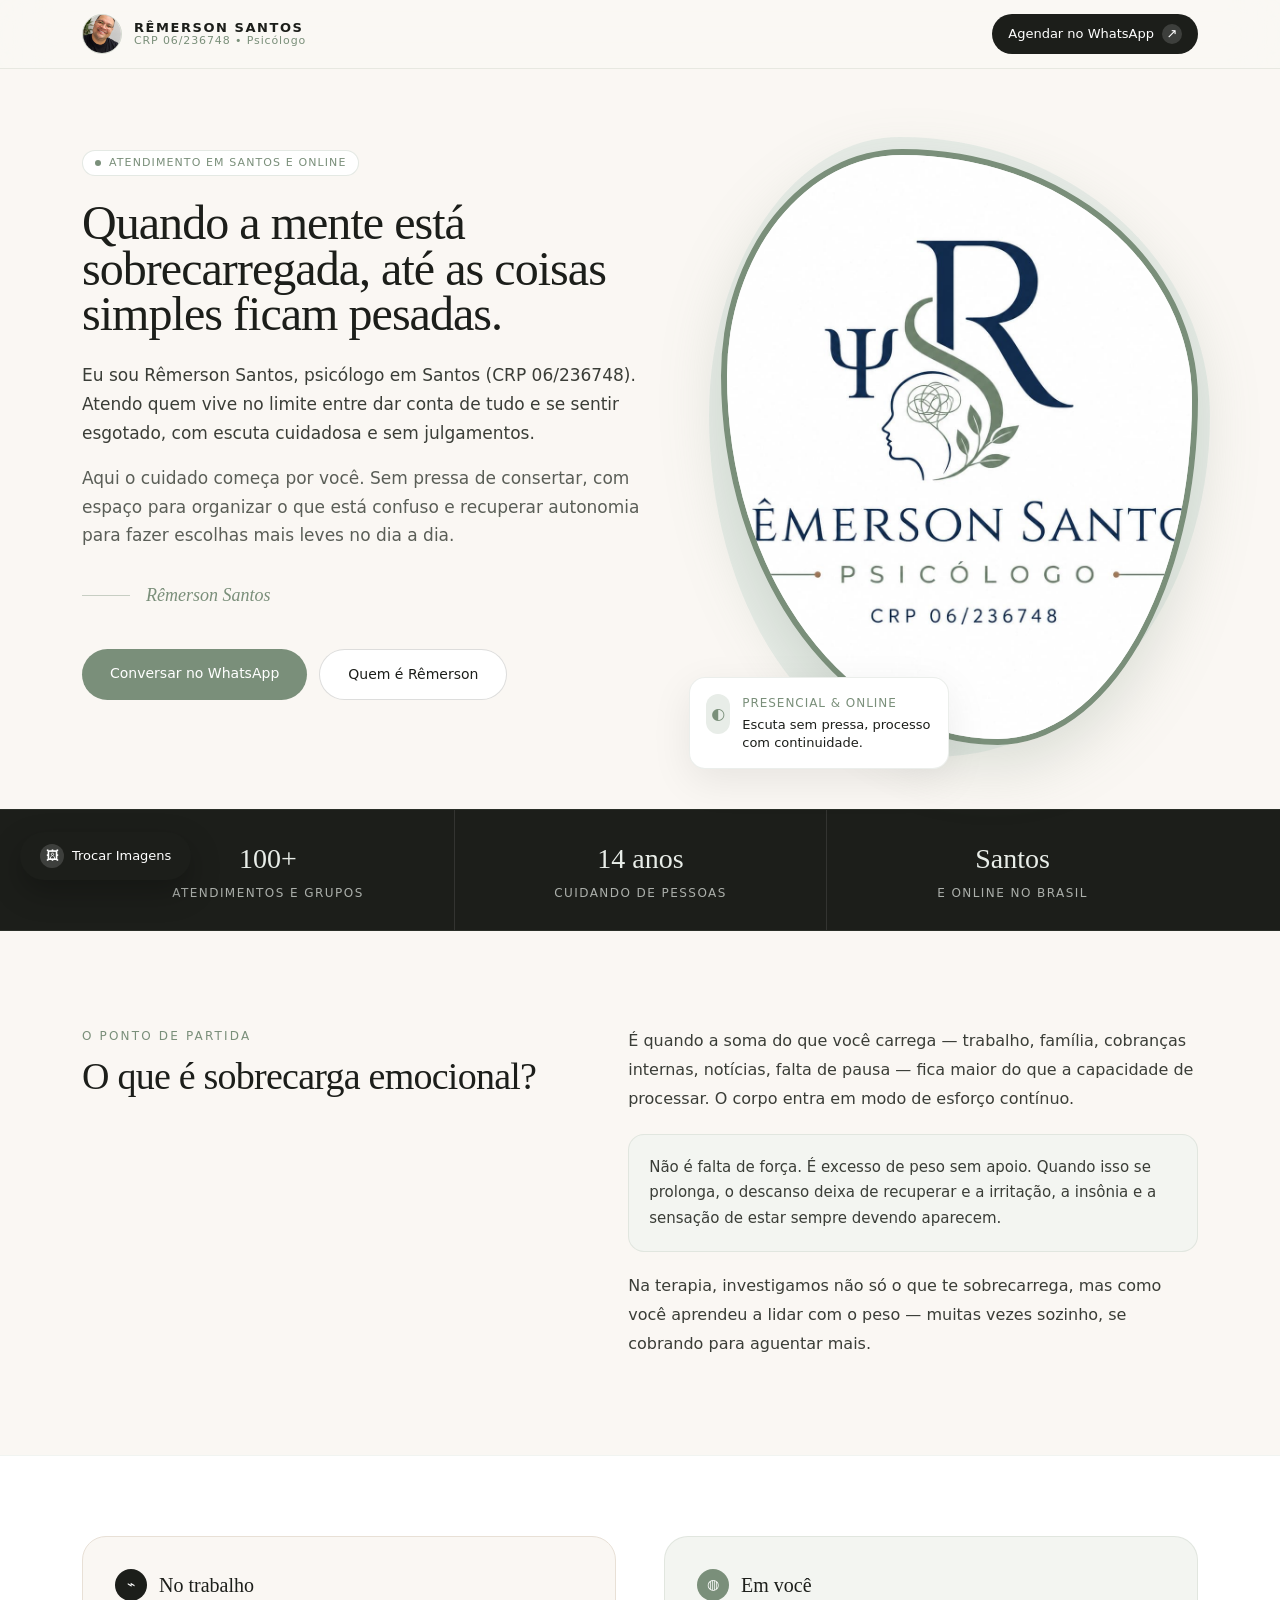
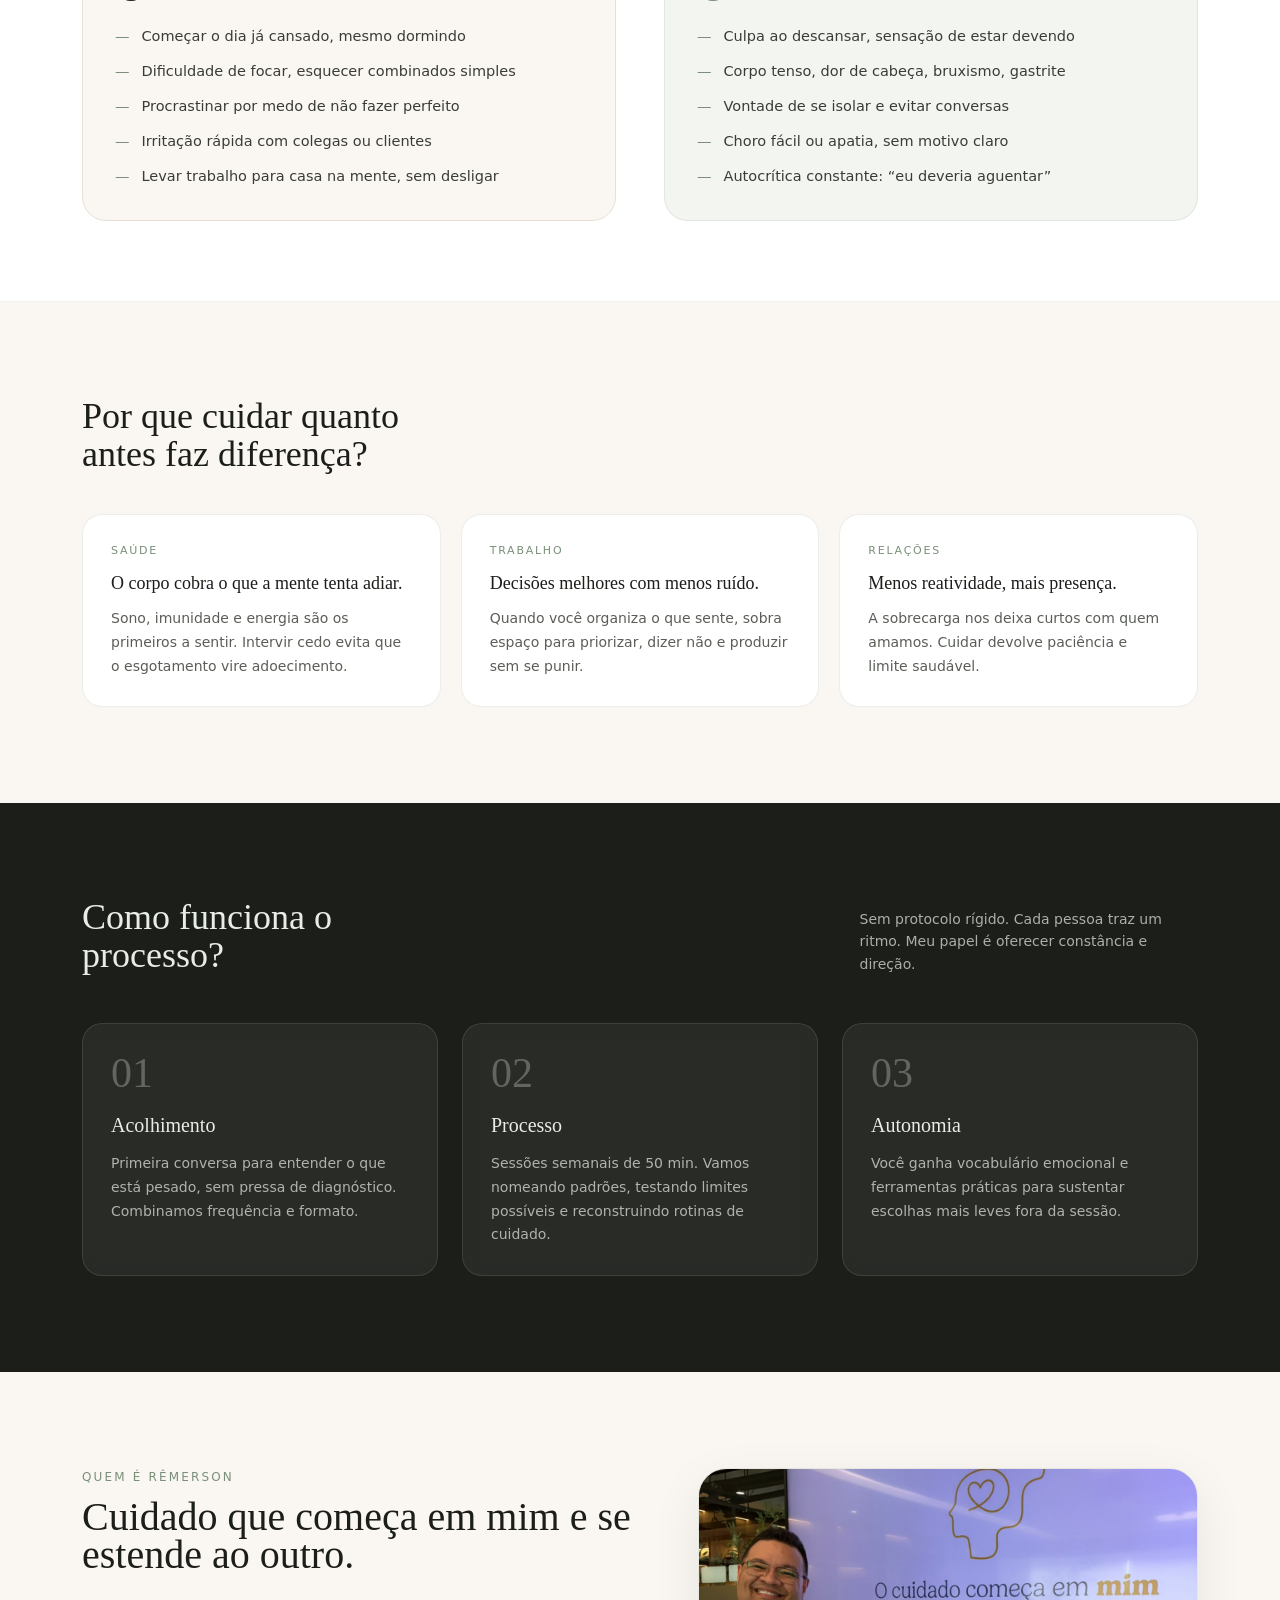
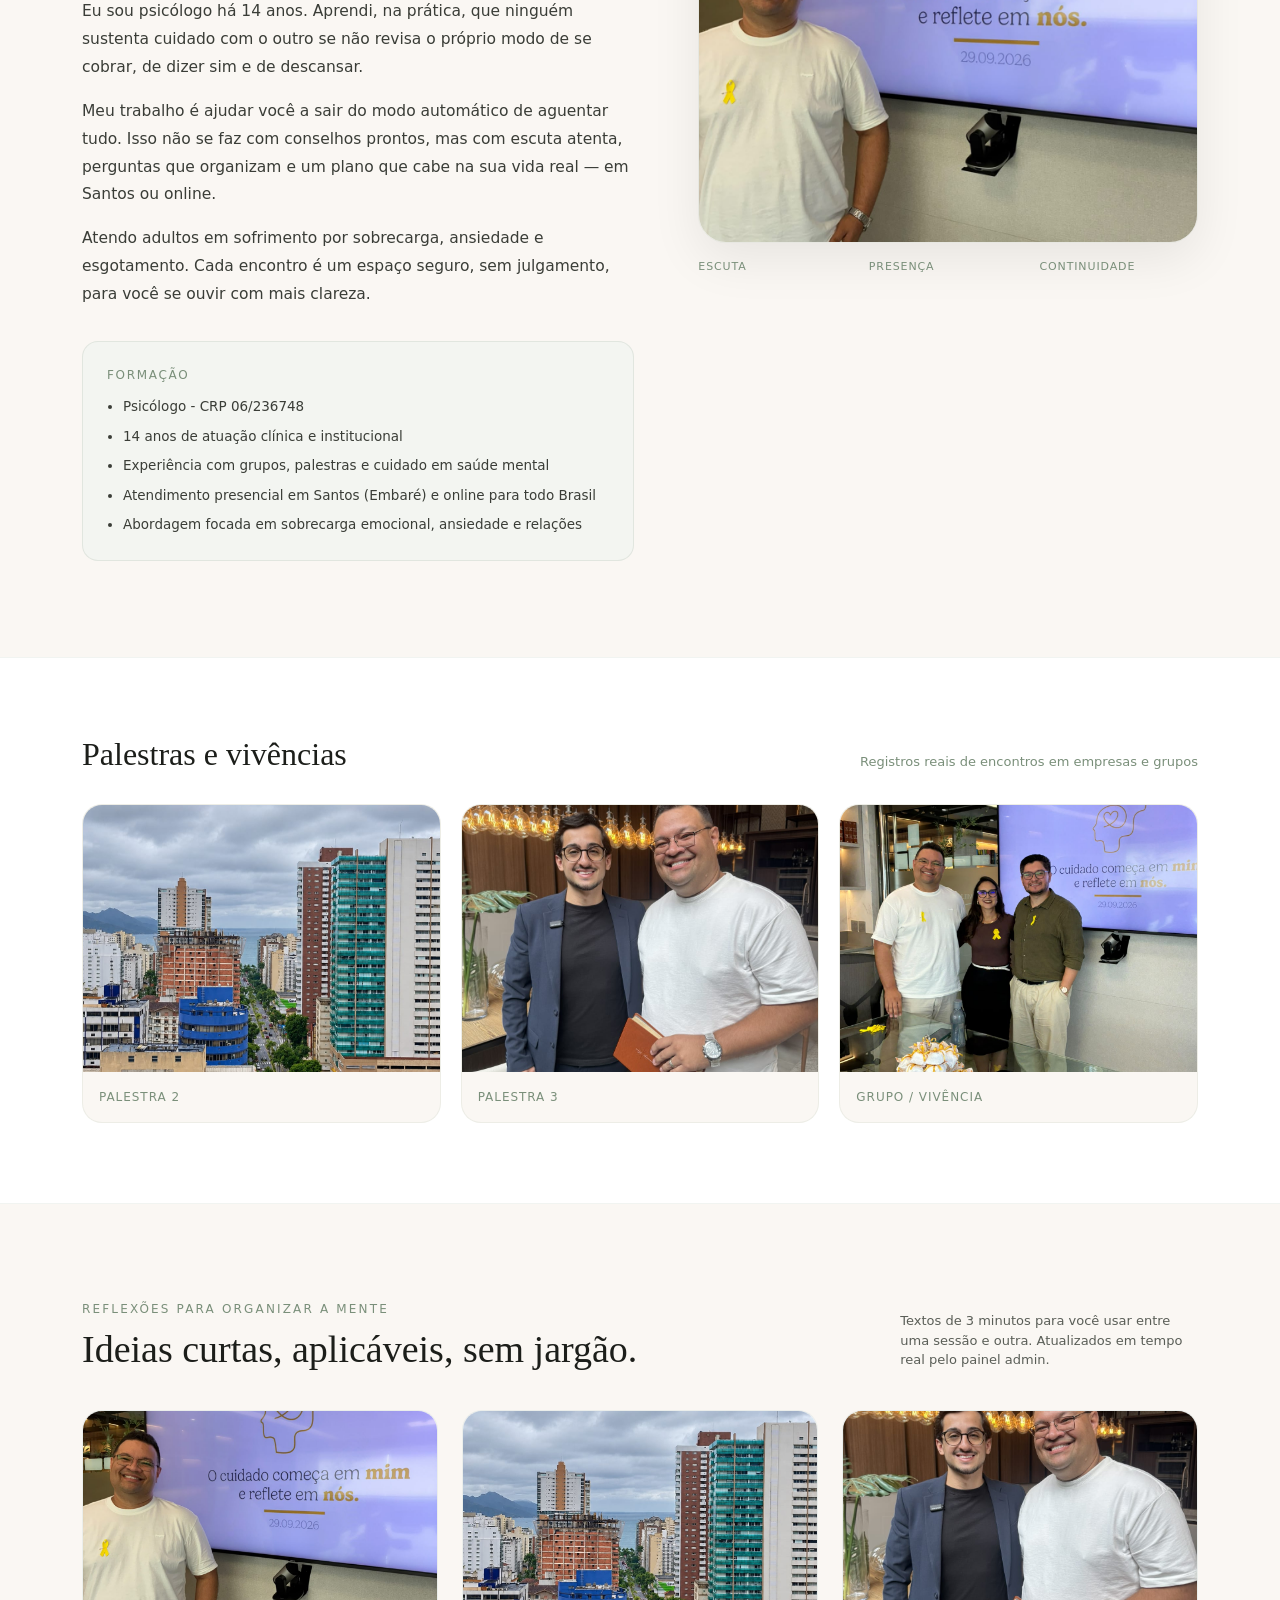
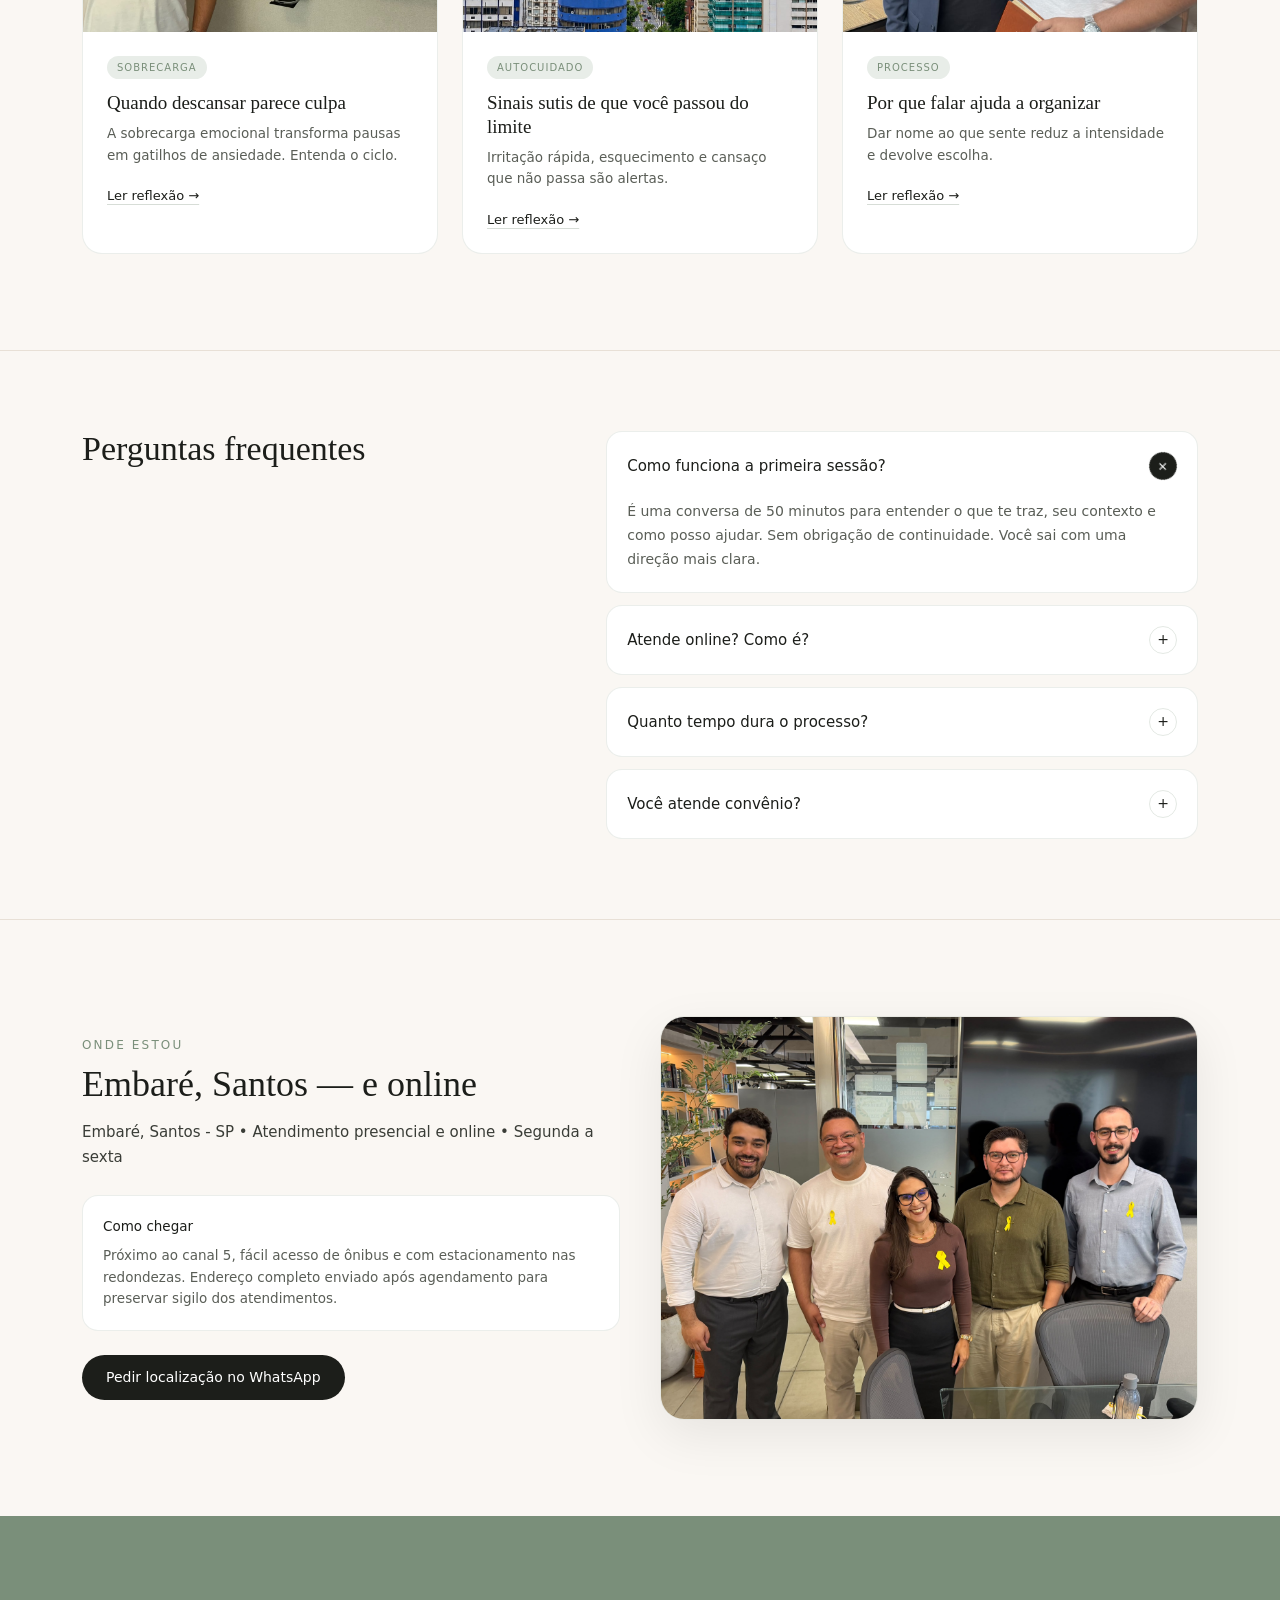
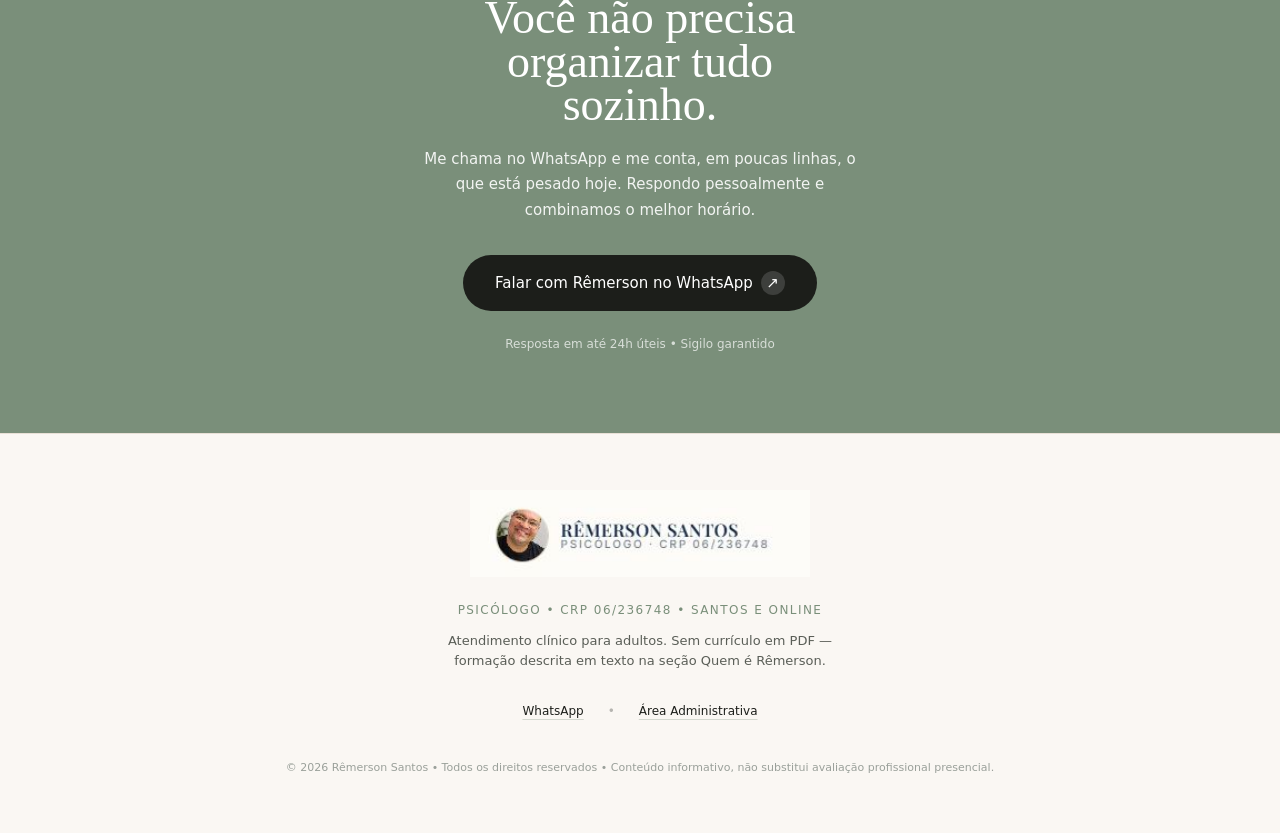
==== RemersonSantos/index.html @ 4880836c "Add files via upload" ====
<!DOCTYPE html>
<html lang="en">
<head>
  <meta charset="UTF-8">
  <meta name="viewport" content="width=device-width, initial-scale=1">
  <title>Remerson Santos</title>
  <style>*,:after,:before{--tw-border-spacing-x:0;--tw-border-spacing-y:0;--tw-translate-x:0;--tw-translate-y:0;--tw-rotate:0;--tw-skew-x:0;--tw-skew-y:0;--tw-scale-x:1;--tw-scale-y:1;--tw-pan-x: ;--tw-pan-y: ;--tw-pinch-zoom: ;--tw-scroll-snap-strictness:proximity;--tw-gradient-from-position: ;--tw-gradient-via-position: ;--tw-gradient-to-position: ;--tw-ordinal: ;--tw-slashed-zero: ;--tw-numeric-figure: ;--tw-numeric-spacing: ;--tw-numeric-fraction: ;--tw-ring-inset: ;--tw-ring-offset-width:0px;--tw-ring-offset-color:#fff;--tw-ring-color:rgba(59,130,246,.5);--tw-ring-offset-shadow:0 0 #0000;--tw-ring-shadow:0 0 #0000;--tw-shadow:0 0 #0000;--tw-shadow-colored:0 0 #0000;--tw-blur: ;--tw-brightness: ;--tw-contrast: ;--tw-grayscale: ;--tw-hue-rotate: ;--tw-invert: ;--tw-saturate: ;--tw-sepia: ;--tw-drop-shadow: ;--tw-backdrop-blur: ;--tw-backdrop-brightness: ;--tw-backdrop-contrast: ;--tw-backdrop-grayscale: ;--tw-backdrop-hue-rotate: ;--tw-backdrop-invert: ;--tw-backdrop-opacity: ;--tw-backdrop-saturate: ;--tw-backdrop-sepia: ;--tw-contain-size: ;--tw-contain-layout: ;--tw-contain-paint: ;--tw-contain-style: }::backdrop{--tw-border-spacing-x:0;--tw-border-spacing-y:0;--tw-translate-x:0;--tw-translate-y:0;--tw-rotate:0;--tw-skew-x:0;--tw-skew-y:0;--tw-scale-x:1;--tw-scale-y:1;--tw-pan-x: ;--tw-pan-y: ;--tw-pinch-zoom: ;--tw-scroll-snap-strictness:proximity;--tw-gradient-from-position: ;--tw-gradient-via-position: ;--tw-gradient-to-position: ;--tw-ordinal: ;--tw-slashed-zero: ;--tw-numeric-figure: ;--tw-numeric-spacing: ;--tw-numeric-fraction: ;--tw-ring-inset: ;--tw-ring-offset-width:0px;--tw-ring-offset-color:#fff;--tw-ring-color:rgba(59,130,246,.5);--tw-ring-offset-shadow:0 0 #0000;--tw-ring-shadow:0 0 #0000;--tw-shadow:0 0 #0000;--tw-shadow-colored:0 0 #0000;--tw-blur: ;--tw-brightness: ;--tw-contrast: ;--tw-grayscale: ;--tw-hue-rotate: ;--tw-invert: ;--tw-saturate: ;--tw-sepia: ;--tw-drop-shadow: ;--tw-backdrop-blur: ;--tw-backdrop-brightness: ;--tw-backdrop-contrast: ;--tw-backdrop-grayscale: ;--tw-backdrop-hue-rotate: ;--tw-backdrop-invert: ;--tw-backdrop-opacity: ;--tw-backdrop-saturate: ;--tw-backdrop-sepia: ;--tw-contain-size: ;--tw-contain-layout: ;--tw-contain-paint: ;--tw-contain-style: }/*! tailwindcss v3.4.18 | MIT License | https://tailwindcss.com*/*,:after,:before{box-sizing:border-box;border:0 solid #e5e7eb}:after,:before{--tw-content:""}:host,html{line-height:1.5;-webkit-text-size-adjust:100%;-moz-tab-size:4;-o-tab-size:4;tab-size:4;font-family:ui-sans-serif,system-ui,sans-serif,Apple Color Emoji,Segoe UI Emoji,Segoe UI Symbol,Noto Color Emoji;font-feature-settings:normal;font-variation-settings:normal;-webkit-tap-highlight-color:transparent}body{line-height:inherit}hr{height:0;color:inherit;border-top-width:1px}abbr:where([title]){-webkit-text-decoration:underline dotted;text-decoration:underline dotted}h1,h2,h3,h4,h5,h6{font-size:inherit;font-weight:inherit}a{color:inherit;text-decoration:inherit}b,strong{font-weight:bolder}code,kbd,pre,samp{font-family:ui-monospace,SFMono-Regular,Menlo,Monaco,Consolas,Liberation Mono,Courier New,monospace;font-feature-settings:normal;font-variation-settings:normal;font-size:1em}small{font-size:80%}sub,sup{font-size:75%;line-height:0;position:relative;vertical-align:baseline}sub{bottom:-.25em}sup{top:-.5em}table{text-indent:0;border-color:inherit;border-collapse:collapse}button,input,optgroup,select,textarea{font-family:inherit;font-feature-settings:inherit;font-variation-settings:inherit;font-size:100%;font-weight:inherit;line-height:inherit;letter-spacing:inherit;color:inherit;margin:0;padding:0}button,select{text-transform:none}button,input:where([type=button]),input:where([type=reset]),input:where([type=submit]){-webkit-appearance:button;background-color:transparent;background-image:none}:-moz-focusring{outline:auto}:-moz-ui-invalid{box-shadow:none}progress{vertical-align:baseline}::-webkit-inner-spin-button,::-webkit-outer-spin-button{height:auto}[type=search]{-webkit-appearance:textfield;outline-offset:-2px}::-webkit-search-decoration{-webkit-appearance:none}::-webkit-file-upload-button{-webkit-appearance:button;font:inherit}summary{display:list-item}blockquote,dd,dl,figure,h1,h2,h3,h4,h5,h6,hr,p,pre{margin:0}fieldset{margin:0}fieldset,legend{padding:0}menu,ol,ul{list-style:none;margin:0;padding:0}dialog{padding:0}textarea{resize:vertical}input::-moz-placeholder,textarea::-moz-placeholder{opacity:1;color:#9ca3af}input::placeholder,textarea::placeholder{opacity:1;color:#9ca3af}[role=button],button{cursor:pointer}:disabled{cursor:default}audio,canvas,embed,iframe,img,object,svg,video{display:block;vertical-align:middle}img,video{max-width:100%;height:auto}[hidden]:where(:not([hidden=until-found])){display:none}.container{width:100%}@media (min-width:640px){.container{max-width:640px}}@media (min-width:768px){.container{max-width:768px}}@media (min-width:1024px){.container{max-width:1024px}}@media (min-width:1280px){.container{max-width:1280px}}@media (min-width:1536px){.container{max-width:1536px}}.fixed{position:fixed}.absolute{position:absolute}.relative{position:relative}.sticky{position:sticky}.-inset-3{inset:-.75rem}.inset-0{inset:0}.-bottom-6{bottom:-1.5rem}.-left-6{left:-1.5rem}.bottom-5{bottom:1.25rem}.left-5{left:1.25rem}.right-5{right:1.25rem}.top-0{top:0}.-z-10{z-index:-10}.z-30{z-index:30}.z-40{z-index:40}.z-50{z-index:50}.z-\[55\]{z-index:55}.z-\[60\]{z-index:60}.z-\[70\]{z-index:70}.z-\[80\]{z-index:80}.order-1{order:1}.order-2{order:2}.col-span-2{grid-column:span 2/span 2}.mx-auto{margin-left:auto;margin-right:auto}.my-8{margin-top:2rem;margin-bottom:2rem}.mb-4{margin-bottom:1rem}.mb-6{margin-bottom:1.5rem}.mt-0\.5{margin-top:.125rem}.mt-1{margin-top:.25rem}.mt-10{margin-top:2.5rem}.mt-12{margin-top:3rem}.mt-2{margin-top:.5rem}.mt-3{margin-top:.75rem}.mt-4{margin-top:1rem}.mt-5{margin-top:1.25rem}.mt-6{margin-top:1.5rem}.mt-8{margin-top:2rem}.line-clamp-3{overflow:hidden;display:-webkit-box;-webkit-box-orient:vertical;-webkit-line-clamp:3}.flex{display:flex}.inline-flex{display:inline-flex}.grid{display:grid}.hidden{display:none}.aspect-\[16\/10\]{aspect-ratio:16/10}.aspect-\[16\/9\]{aspect-ratio:16/9}.aspect-\[4\/3\]{aspect-ratio:4/3}.aspect-\[4\/5\]{aspect-ratio:4/5}.h-1\.5{height:.375rem}.h-10{height:2.5rem}.h-14{height:3.5rem}.h-32{height:8rem}.h-5{height:1.25rem}.h-6{height:1.5rem}.h-7{height:1.75rem}.h-8{height:2rem}.h-\[68px\]{height:68px}.h-full{height:100%}.h-px{height:1px}.min-h-\[120px\]{min-height:120px}.min-h-\[70px\]{min-height:70px}.min-h-\[80px\]{min-height:80px}.min-h-\[90px\]{min-height:90px}.min-h-screen{min-height:100vh}.w-1\.5{width:.375rem}.w-10{width:2.5rem}.w-12{width:3rem}.w-14{width:3.5rem}.w-5{width:1.25rem}.w-6{width:1.5rem}.w-7{width:1.75rem}.w-8{width:2rem}.w-\[280px\]{width:280px}.w-\[92\%\]{width:92%}.w-\[94\%\]{width:94%}.w-full{width:100%}.min-w-0{min-width:0}.max-w-\[1180px\]{max-width:1180px}.max-w-\[14ch\]{max-width:14ch}.max-w-\[16ch\]{max-width:16ch}.max-w-\[20ch\]{max-width:20ch}.max-w-\[260px\]{max-width:260px}.max-w-\[360px\]{max-width:360px}.max-w-\[36ch\]{max-width:36ch}.max-w-\[380px\]{max-width:380px}.max-w-\[38ch\]{max-width:38ch}.max-w-\[46ch\]{max-width:46ch}.max-w-\[480px\]{max-width:480px}.max-w-\[50ch\]{max-width:50ch}.max-w-\[52ch\]{max-width:52ch}.max-w-\[720px\]{max-width:720px}.flex-1{flex:1 1 0%}.rotate-45{--tw-rotate:45deg;transform:translate(var(--tw-translate-x),var(--tw-translate-y)) rotate(var(--tw-rotate)) skewX(var(--tw-skew-x)) skewY(var(--tw-skew-y)) scaleX(var(--tw-scale-x)) scaleY(var(--tw-scale-y))}@keyframes pulse{50%{opacity:.5}}.animate-pulse{animation:pulse 2s cubic-bezier(.4,0,.6,1) infinite}.cursor-pointer{cursor:pointer}.list-disc{list-style-type:disc}.grid-cols-2{grid-template-columns:repeat(2,minmax(0,1fr))}.grid-cols-3{grid-template-columns:repeat(3,minmax(0,1fr))}.flex-col{flex-direction:column}.place-items-center{place-items:center}.items-start{align-items:flex-start}.items-end{align-items:flex-end}.items-center{align-items:center}.justify-end{justify-content:flex-end}.justify-between{justify-content:space-between}.gap-10{gap:2.5rem}.gap-2{gap:.5rem}.gap-3{gap:.75rem}.gap-4{gap:1rem}.gap-5{gap:1.25rem}.gap-6{gap:1.5rem}.gap-8{gap:2rem}.space-y-2>:not([hidden])~:not([hidden]){--tw-space-y-reverse:0;margin-top:calc(.5rem*(1 - var(--tw-space-y-reverse)));margin-bottom:calc(.5rem*var(--tw-space-y-reverse))}.space-y-3>:not([hidden])~:not([hidden]){--tw-space-y-reverse:0;margin-top:calc(.75rem*(1 - var(--tw-space-y-reverse)));margin-bottom:calc(.75rem*var(--tw-space-y-reverse))}.space-y-4>:not([hidden])~:not([hidden]){--tw-space-y-reverse:0;margin-top:calc(1rem*(1 - var(--tw-space-y-reverse)));margin-bottom:calc(1rem*var(--tw-space-y-reverse))}.space-y-5>:not([hidden])~:not([hidden]){--tw-space-y-reverse:0;margin-top:calc(1.25rem*(1 - var(--tw-space-y-reverse)));margin-bottom:calc(1.25rem*var(--tw-space-y-reverse))}.divide-x>:not([hidden])~:not([hidden]){--tw-divide-x-reverse:0;border-right-width:calc(1px*var(--tw-divide-x-reverse));border-left-width:calc(1px*(1 - var(--tw-divide-x-reverse)))}.divide-white\/10>:not([hidden])~:not([hidden]){border-color:hsla(0,0%,100%,.1)}.overflow-auto{overflow:auto}.overflow-hidden,.truncate{overflow:hidden}.truncate{text-overflow:ellipsis;white-space:nowrap}.whitespace-pre-line{white-space:pre-line}.rounded-2xl{border-radius:1rem}.rounded-\[10px\]{border-radius:10px}.rounded-\[12px\]{border-radius:12px}.rounded-\[14px\]{border-radius:14px}.rounded-\[16px\]{border-radius:16px}.rounded-\[20px\]{border-radius:20px}.rounded-\[24px\]{border-radius:24px}.rounded-\[28px\]{border-radius:28px}.rounded-\[38\%_62\%_42\%_58\%_\/_38\%_42\%_58\%_62\%\]{border-radius:38% 62% 42% 58%/38% 42% 58% 62%}.rounded-\[38\%_62\%_55\%_45\%_\/_45\%_45\%_55\%_55\%\]{border-radius:38% 62% 55% 45%/45% 45% 55% 55%}.rounded-\[8px\]{border-radius:8px}.rounded-full{border-radius:9999px}.rounded-xl{border-radius:.75rem}.border{border-width:1px}.border-\[6px\]{border-width:6px}.border-y{border-top-width:1px}.border-b,.border-y{border-bottom-width:1px}.border-t{border-top-width:1px}.border-\[\#122B4D\]\/15{border-color:rgba(18,43,77,.15)}.border-\[\#1C1E1A\]{--tw-border-opacity:1;border-color:rgb(28 30 26/var(--tw-border-opacity,1))}.border-\[\#1C1E1A\]\/15{border-color:rgba(28,30,26,.15)}.border-\[\#7A8F7A\]{--tw-border-opacity:1;border-color:rgb(122 143 122/var(--tw-border-opacity,1))}.border-\[\#7A8F7A\]\/10{border-color:hsla(120,9%,52%,.1)}.border-\[\#7A8F7A\]\/15{border-color:hsla(120,9%,52%,.15)}.border-\[\#7A8F7A\]\/20{border-color:hsla(120,9%,52%,.2)}.border-\[\#7A8F7A\]\/30{border-color:hsla(120,9%,52%,.3)}.border-\[\#E8E0D6\]{--tw-border-opacity:1;border-color:rgb(232 224 214/var(--tw-border-opacity,1))}.border-red-200{--tw-border-opacity:1;border-color:rgb(254 202 202/var(--tw-border-opacity,1))}.border-white\/10{border-color:hsla(0,0%,100%,.1)}.bg-\[\#122B4D\]{--tw-bg-opacity:1;background-color:rgb(18 43 77/var(--tw-bg-opacity,1))}.bg-\[\#122B4D\]\/\[0\.06\]{background-color:rgba(18,43,77,.06)}.bg-\[\#1C1E1A\]{--tw-bg-opacity:1;background-color:rgb(28 30 26/var(--tw-bg-opacity,1))}.bg-\[\#7A8F7A\]{--tw-bg-opacity:1;background-color:rgb(122 143 122/var(--tw-bg-opacity,1))}.bg-\[\#7A8F7A\]\/40{background-color:hsla(120,9%,52%,.4)}.bg-\[\#E8EDE8\]{--tw-bg-opacity:1;background-color:rgb(232 237 232/var(--tw-bg-opacity,1))}.bg-\[\#F3F5F1\]{--tw-bg-opacity:1;background-color:rgb(243 245 241/var(--tw-bg-opacity,1))}.bg-\[\#FAF7F3\]{--tw-bg-opacity:1;background-color:rgb(250 247 243/var(--tw-bg-opacity,1))}.bg-\[rgba\(250\2c 247\2c 243\2c 0\.85\)\]{background-color:hsla(34,41%,97%,.85)}.bg-\[var\(--bg\)\]{background-color:var(--bg)}.bg-black\/20{background-color:rgba(0,0,0,.2)}.bg-black\/30{background-color:rgba(0,0,0,.3)}.bg-black\/40{background-color:rgba(0,0,0,.4)}.bg-red-50{--tw-bg-opacity:1;background-color:rgb(254 242 242/var(--tw-bg-opacity,1))}.bg-white{--tw-bg-opacity:1;background-color:rgb(255 255 255/var(--tw-bg-opacity,1))}.bg-white\/15{background-color:hsla(0,0%,100%,.15)}.bg-white\/\[0\.06\]{background-color:hsla(0,0%,100%,.06)}.object-contain{-o-object-fit:contain;object-fit:contain}.object-cover{-o-object-fit:cover;object-fit:cover}.p-2{padding:.5rem}.p-2\.5{padding:.625rem}.p-3{padding:.75rem}.p-4{padding:1rem}.p-5{padding:1.25rem}.p-6{padding:1.5rem}.p-7{padding:1.75rem}.px-2\.5{padding-left:.625rem;padding-right:.625rem}.px-3{padding-left:.75rem;padding-right:.75rem}.px-4{padding-left:1rem;padding-right:1rem}.px-5{padding-left:1.25rem;padding-right:1.25rem}.px-6{padding-left:1.5rem;padding-right:1.5rem}.px-7{padding-left:1.75rem;padding-right:1.75rem}.px-8{padding-left:2rem;padding-right:2rem}.py-0\.5{padding-top:.125rem;padding-bottom:.125rem}.py-1{padding-top:.25rem;padding-bottom:.25rem}.py-12{padding-top:3rem;padding-bottom:3rem}.py-16{padding-top:4rem;padding-bottom:4rem}.py-2{padding-top:.5rem;padding-bottom:.5rem}.py-2\.5{padding-top:.625rem;padding-bottom:.625rem}.py-3{padding-top:.75rem;padding-bottom:.75rem}.py-3\.5{padding-top:.875rem;padding-bottom:.875rem}.py-4{padding-top:1rem;padding-bottom:1rem}.py-5{padding-top:1.25rem;padding-bottom:1.25rem}.pb-12{padding-bottom:3rem}.pb-5{padding-bottom:1.25rem}.pl-4{padding-left:1rem}.pt-12{padding-top:3rem}.pt-4{padding-top:1rem}.pt-6{padding-top:1.5rem}.text-left{text-align:left}.text-center{text-align:center}.font-mono{font-family:ui-monospace,SFMono-Regular,Menlo,Monaco,Consolas,Liberation Mono,Courier New,monospace}.font-sans{font-family:ui-sans-serif,system-ui,sans-serif,Apple Color Emoji,Segoe UI Emoji,Segoe UI Symbol,Noto Color Emoji}.font-serif{font-family:ui-serif,Georgia,Cambria,Times New Roman,Times,serif}.text-\[10px\]{font-size:10px}.text-\[11px\]{font-size:11px}.text-\[12px\]{font-size:12px}.text-\[13\.5px\]{font-size:13.5px}.text-\[13px\]{font-size:13px}.text-\[14\.5px\]{font-size:14.5px}.text-\[14px\]{font-size:14px}.text-\[15\.5px\]{font-size:15.5px}.text-\[15px\]{font-size:15px}.text-\[16px\]{font-size:16px}.text-\[18px\]{font-size:18px}.text-\[19px\]{font-size:19px}.text-\[20px\]{font-size:20px}.text-\[22px\]{font-size:22px}.text-\[26px\]{font-size:26px}.text-\[28px\]{font-size:28px}.text-\[30px\]{font-size:30px}.text-\[32px\]{font-size:32px}.text-\[34px\]{font-size:34px}.text-\[42px\]{font-size:42px}.font-\[300\]{font-weight:300}.font-\[600\]{font-weight:600}.font-medium{font-weight:500}.uppercase{text-transform:uppercase}.italic{font-style:italic}.leading-\[0\.95\]{line-height:.95}.leading-\[0\.9\]{line-height:.9}.leading-\[1\.05\]{line-height:1.05}.leading-\[1\.1\]{line-height:1.1}.leading-\[1\.25\]{line-height:1.25}.leading-\[1\.3\]{line-height:1.3}.leading-\[1\.4\]{line-height:1.4}.leading-\[1\.5\]{line-height:1.5}.leading-\[1\.6\]{line-height:1.6}.leading-\[1\.7\]{line-height:1.7}.leading-\[1\.8\]{line-height:1.8}.leading-none{line-height:1}.tracking-\[-0\.02em\]{letter-spacing:-.02em}.tracking-\[0\.08em\]{letter-spacing:.08em}.tracking-\[0\.12em\]{letter-spacing:.12em}.tracking-\[0\.14em\]{letter-spacing:.14em}.tracking-\[0\.16em\]{letter-spacing:.16em}.tracking-\[0\.18em\]{letter-spacing:.18em}.tracking-\[0\.1em\]{letter-spacing:.1em}.text-\[\#122B4D\]{--tw-text-opacity:1;color:rgb(18 43 77/var(--tw-text-opacity,1))}.text-\[\#1C1E1A\]{--tw-text-opacity:1;color:rgb(28 30 26/var(--tw-text-opacity,1))}.text-\[\#3A3D37\]{--tw-text-opacity:1;color:rgb(58 61 55/var(--tw-text-opacity,1))}.text-\[\#5A5E57\]{--tw-text-opacity:1;color:rgb(90 94 87/var(--tw-text-opacity,1))}.text-\[\#7A8F7A\]{--tw-text-opacity:1;color:rgb(122 143 122/var(--tw-text-opacity,1))}.text-\[\#9AA09A\]{--tw-text-opacity:1;color:rgb(154 160 154/var(--tw-text-opacity,1))}.text-\[\#E8EDE8\]{--tw-text-opacity:1;color:rgb(232 237 232/var(--tw-text-opacity,1))}.text-\[var\(--text\)\]{color:var(--text)}.text-red-700{--tw-text-opacity:1;color:rgb(185 28 28/var(--tw-text-opacity,1))}.text-white{--tw-text-opacity:1;color:rgb(255 255 255/var(--tw-text-opacity,1))}.underline{text-decoration-line:underline}.decoration-\[\#7A8F7A\]\/30{text-decoration-color:hsla(120,9%,52%,.3)}.underline-offset-4{text-underline-offset:4px}.antialiased{-webkit-font-smoothing:antialiased;-moz-osx-font-smoothing:grayscale}.accent-\[\#7A8F7A\]{accent-color:#7a8f7a}.opacity-30{opacity:.3}.opacity-70{opacity:.7}.opacity-90{opacity:.9}.shadow-\[-20px_0_60px_rgba\(0\2c 0\2c 0\2c 0\.15\)\]{--tw-shadow:-20px 0 60px rgba(0,0,0,.15);--tw-shadow-colored:-20px 0 60px var(--tw-shadow-color);box-shadow:var(--tw-ring-offset-shadow,0 0 #0000),var(--tw-ring-shadow,0 0 #0000),var(--tw-shadow)}.shadow-\[-20px_0_60px_rgba\(0\2c 0\2c 0\2c 0\.2\)\]{--tw-shadow:-20px 0 60px rgba(0,0,0,.2);--tw-shadow-colored:-20px 0 60px var(--tw-shadow-color);box-shadow:var(--tw-ring-offset-shadow,0 0 #0000),var(--tw-ring-shadow,0 0 #0000),var(--tw-shadow)}.shadow-\[0_12px_30px_rgba\(0\2c 0\2c 0\2c 0\.25\)\]{--tw-shadow:0 12px 30px rgba(0,0,0,.25);--tw-shadow-colored:0 12px 30px var(--tw-shadow-color);box-shadow:var(--tw-ring-offset-shadow,0 0 #0000),var(--tw-ring-shadow,0 0 #0000),var(--tw-shadow)}.shadow-\[0_12px_40px_rgba\(0\2c 0\2c 0\2c 0\.08\)\]{--tw-shadow:0 12px 40px rgba(0,0,0,.08);--tw-shadow-colored:0 12px 40px var(--tw-shadow-color);box-shadow:var(--tw-ring-offset-shadow,0 0 #0000),var(--tw-ring-shadow,0 0 #0000),var(--tw-shadow)}.shadow-\[0_16px_50px_rgba\(0\2c 0\2c 0\2c 0\.08\)\]{--tw-shadow:0 16px 50px rgba(0,0,0,.08);--tw-shadow-colored:0 16px 50px var(--tw-shadow-color);box-shadow:var(--tw-ring-offset-shadow,0 0 #0000),var(--tw-ring-shadow,0 0 #0000),var(--tw-shadow)}.shadow-\[0_20px_60px_rgba\(0\2c 0\2c 0\2c 0\.2\)\]{--tw-shadow:0 20px 60px rgba(0,0,0,.2);--tw-shadow-colored:0 20px 60px var(--tw-shadow-color);box-shadow:var(--tw-ring-offset-shadow,0 0 #0000),var(--tw-ring-shadow,0 0 #0000),var(--tw-shadow)}.shadow-\[0_20px_60px_rgba\(122\2c 143\2c 122\2c 0\.25\)\]{--tw-shadow:0 20px 60px hsla(120,9%,52%,.25);--tw-shadow-colored:0 20px 60px var(--tw-shadow-color);box-shadow:var(--tw-ring-offset-shadow,0 0 #0000),var(--tw-ring-shadow,0 0 #0000),var(--tw-shadow)}.shadow-\[0_24px_80px_rgba\(0\2c 0\2c 0\2c 0\.25\)\]{--tw-shadow:0 24px 80px rgba(0,0,0,.25);--tw-shadow-colored:0 24px 80px var(--tw-shadow-color);box-shadow:var(--tw-ring-offset-shadow,0 0 #0000),var(--tw-ring-shadow,0 0 #0000),var(--tw-shadow)}.ring-2{--tw-ring-offset-shadow:var(--tw-ring-inset) 0 0 0 var(--tw-ring-offset-width) var(--tw-ring-offset-color);--tw-ring-shadow:var(--tw-ring-inset) 0 0 0 calc(2px + var(--tw-ring-offset-width)) var(--tw-ring-color);box-shadow:var(--tw-ring-offset-shadow),var(--tw-ring-shadow),var(--tw-shadow,0 0 #0000)}.ring-\[\#7A8F7A\]\/20{--tw-ring-color:hsla(120,9%,52%,.2)}.ring-\[\#7A8F7A\]\/30{--tw-ring-color:hsla(120,9%,52%,.3)}.ring-\[\#7A8F7A\]\/40{--tw-ring-color:hsla(120,9%,52%,.4)}.filter{filter:var(--tw-blur) var(--tw-brightness) var(--tw-contrast) var(--tw-grayscale) var(--tw-hue-rotate) var(--tw-invert) var(--tw-saturate) var(--tw-sepia) var(--tw-drop-shadow)}.backdrop-blur{--tw-backdrop-blur:blur(8px)}.backdrop-blur,.backdrop-blur-sm{backdrop-filter:var(--tw-backdrop-blur) var(--tw-backdrop-brightness) var(--tw-backdrop-contrast) var(--tw-backdrop-grayscale) var(--tw-backdrop-hue-rotate) var(--tw-backdrop-invert) var(--tw-backdrop-opacity) var(--tw-backdrop-saturate) var(--tw-backdrop-sepia)}.backdrop-blur-sm{--tw-backdrop-blur:blur(4px)}.backdrop-blur-xl{--tw-backdrop-blur:blur(24px);backdrop-filter:var(--tw-backdrop-blur) var(--tw-backdrop-brightness) var(--tw-backdrop-contrast) var(--tw-backdrop-grayscale) var(--tw-backdrop-hue-rotate) var(--tw-backdrop-invert) var(--tw-backdrop-opacity) var(--tw-backdrop-saturate) var(--tw-backdrop-sepia)}.transition-all{transition-property:all;transition-timing-function:cubic-bezier(.4,0,.2,1);transition-duration:.15s}.transition-colors{transition-property:color,background-color,border-color,text-decoration-color,fill,stroke;transition-timing-function:cubic-bezier(.4,0,.2,1);transition-duration:.15s}.transition-transform{transition-property:transform;transition-timing-function:cubic-bezier(.4,0,.2,1);transition-duration:.15s}.duration-700{transition-duration:.7s}#root,body,html{min-height:100%}body{margin:0;font-family:ui-sans-serif,system-ui,-apple-system,BlinkMacSystemFont,Segoe UI,sans-serif}[role=button]:not([aria-disabled=true]),button:not(:disabled),label[for],select:not(:disabled),summary{cursor:pointer}.selection\:bg-\[\#7A8F7A\]\/30 ::-moz-selection{background-color:hsla(120,9%,52%,.3)}.selection\:bg-\[\#7A8F7A\]\/30 ::selection{background-color:hsla(120,9%,52%,.3)}.selection\:bg-\[\#7A8F7A\]\/30::-moz-selection{background-color:hsla(120,9%,52%,.3)}.selection\:bg-\[\#7A8F7A\]\/30::selection{background-color:hsla(120,9%,52%,.3)}.file\:mr-3::file-selector-button{margin-right:.75rem}.file\:rounded-full::file-selector-button{border-radius:9999px}.file\:border-0::file-selector-button{border-width:0}.file\:bg-\[\#1C1E1A\]::file-selector-button{--tw-bg-opacity:1;background-color:rgb(28 30 26/var(--tw-bg-opacity,1))}.file\:px-3::file-selector-button{padding-left:.75rem;padding-right:.75rem}.file\:py-1\.5::file-selector-button{padding-top:.375rem;padding-bottom:.375rem}.file\:text-\[12px\]::file-selector-button{font-size:12px}.file\:text-white::file-selector-button{--tw-text-opacity:1;color:rgb(255 255 255/var(--tw-text-opacity,1))}.hover\:border-\[\#1C1E1A\]\/30:hover{border-color:rgba(28,30,26,.3)}.hover\:border-\[\#7A8F7A\]\/30:hover{border-color:hsla(120,9%,52%,.3)}.hover\:border-\[\#7A8F7A\]\/40:hover{border-color:hsla(120,9%,52%,.4)}.hover\:bg-\[\#6A7E6A\]:hover{--tw-bg-opacity:1;background-color:rgb(106 126 106/var(--tw-bg-opacity,1))}.hover\:bg-black:hover{--tw-bg-opacity:1;background-color:rgb(0 0 0/var(--tw-bg-opacity,1))}.hover\:decoration-\[\#7A8F7A\]:hover{text-decoration-color:#7a8f7a}.hover\:file\:bg-black::file-selector-button:hover{--tw-bg-opacity:1;background-color:rgb(0 0 0/var(--tw-bg-opacity,1))}.focus\:border-\[\#7A8F7A\]:focus{--tw-border-opacity:1;border-color:rgb(122 143 122/var(--tw-border-opacity,1))}.focus\:outline-none:focus{outline:2px solid transparent;outline-offset:2px}.group:hover .group-hover\:scale-\[1\.02\]{--tw-scale-x:1.02;--tw-scale-y:1.02;transform:translate(var(--tw-translate-x),var(--tw-translate-y)) rotate(var(--tw-rotate)) skewX(var(--tw-skew-x)) skewY(var(--tw-skew-y)) scaleX(var(--tw-scale-x)) scaleY(var(--tw-scale-y))}@media (min-width:640px){.sm\:inline{display:inline}.sm\:hidden{display:none}}@media (min-width:768px){.md\:sticky{position:sticky}.md\:-left-8{left:-2rem}.md\:top-\[96px\]{top:96px}.md\:order-1{order:1}.md\:order-2{order:2}.md\:block{display:block}.md\:w-\[340px\]{width:340px}.md\:grid-cols-2{grid-template-columns:repeat(2,minmax(0,1fr))}.md\:grid-cols-3{grid-template-columns:repeat(3,minmax(0,1fr))}.md\:grid-cols-\[0\.9fr_1\.1fr\]{grid-template-columns:.9fr 1.1fr}.md\:grid-cols-\[1\.05fr_0\.95fr\]{grid-template-columns:1.05fr .95fr}.md\:grid-cols-\[1\.1fr_0\.9fr\]{grid-template-columns:1.1fr .9fr}.md\:flex-row{flex-direction:row}.md\:items-end{align-items:flex-end}.md\:gap-12{gap:3rem}.md\:gap-14{gap:3.5rem}.md\:gap-16{gap:4rem}.md\:gap-20{gap:5rem}.md\:p-8{padding:2rem}.md\:px-8{padding-left:2rem;padding-right:2rem}.md\:py-14{padding-top:3.5rem;padding-bottom:3.5rem}.md\:py-20{padding-top:5rem;padding-bottom:5rem}.md\:py-24{padding-top:6rem;padding-bottom:6rem}.md\:py-7{padding-top:1.75rem;padding-bottom:1.75rem}.md\:pb-16{padding-bottom:4rem}.md\:pt-20{padding-top:5rem}.md\:text-\[12px\]{font-size:12px}.md\:text-\[17px\]{font-size:17px}.md\:text-\[28px\]{font-size:28px}.md\:text-\[30px\]{font-size:30px}.md\:text-\[32px\]{font-size:32px}.md\:text-\[34px\]{font-size:34px}.md\:text-\[36px\]{font-size:36px}.md\:text-\[38px\]{font-size:38px}.md\:text-\[40px\]{font-size:40px}.md\:text-\[46px\]{font-size:46px}.md\:text-\[48px\]{font-size:48px}}</style>
</head>
<body>
  <div id="root"></div>
  
  <script type="module">var cV=Object.create;var{getPrototypeOf:iV,defineProperty:st,getOwnPropertyNames:SV}=Object;var TV=Object.prototype.hasOwnProperty;var mp=(A,p,r)=>{r=A!=null?cV(iV(A)):{};let a=p||!A||!A.__esModule?st(r,"default",{value:A,enumerable:!0}):r;for(let t of SV(A))if(!TV.call(a,t))st(a,t,{get:()=>A[t],enumerable:!0});return a};var ia=(A,p)=>()=>(p||A((p={exports:{}}).exports,p),p.exports);var NV=(A,p)=>{for(var r in p)st(A,r,{get:p[r],enumerable:!0,configurable:!0,set:(a)=>p[r]=()=>a})};var FV=(A,p)=>()=>(A&&(p=A(A=0)),p);var Nr=ia((BV)=>{var Tr=Symbol.for("react.element"),mV=Symbol.for("react.portal"),xV=Symbol.for("react.fragment"),HV=Symbol.for("react.strict_mode"),zV=Symbol.for("react.profiler"),RV=Symbol.for("react.provider"),WV=Symbol.for("react.context"),vV=Symbol.for("react.forward_ref"),kV=Symbol.for("react.suspense"),dV=Symbol.for("react.memo"),XV=Symbol.for("react.lazy"),un=Symbol.iterator;function OV(A){if(A===null||typeof A!=="object")return null;return A=un&&A[un]||A["@@iterator"],typeof A==="function"?A:null}var Sn={isMounted:function(){return!1},enqueueForceUpdate:function(){},enqueueReplaceState:function(){},enqueueSetState:function(){}},Tn=Object.assign,Nn={};function Dp(A,p,r){this.props=A,this.context=p,this.refs=Nn,this.updater=r||Sn}Dp.prototype.isReactComponent={};Dp.prototype.setState=function(A,p){if(typeof A!=="object"&&typeof A!=="function"&&A!=null)throw Error("setState(...): takes an object of state variables to update or a function which returns an object of state variables.");this.updater.enqueueSetState(this,A,p,"setState")};Dp.prototype.forceUpdate=function(A){this.updater.enqueueForceUpdate(this,A,"forceUpdate")};function Fn(){}Fn.prototype=Dp.prototype;function Yt(A,p,r){this.props=A,this.context=p,this.refs=Nn,this.updater=r||Sn}var Zt=Yt.prototype=new Fn;Zt.constructor=Yt;Tn(Zt,Dp.prototype);Zt.isPureReactComponent=!0;var jn=Array.isArray,mn=Object.prototype.hasOwnProperty,gt={current:null},xn={key:!0,ref:!0,__self:!0,__source:!0};function Hn(A,p,r){var a,t={},U=null,K=null;if(p!=null)for(a in p.ref!==void 0&&(K=p.ref),p.key!==void 0&&(U=""+p.key),p)mn.call(p,a)&&!xn.hasOwnProperty(a)&&(t[a]=p[a]);var n=arguments.length-2;if(n===1)t.children=r;else if(1<n){for(var e=Array(n),o=0;o<n;o++)e[o]=arguments[o+2];t.children=e}if(A&&A.defaultProps)for(a in n=A.defaultProps,n)t[a]===void 0&&(t[a]=n[a]);return{$$typeof:Tr,type:A,key:U,ref:K,props:t,_owner:gt.current}}function GV(A,p){return{$$typeof:Tr,type:A.type,key:p,ref:A.ref,props:A.props,_owner:A._owner}}function Jt(A){return typeof A==="object"&&A!==null&&A.$$typeof===Tr}function bV(A){var p={"=":"=0",":":"=2"};return"$"+A.replace(/[=:]/g,function(r){return p[r]})}var cn=/\/+/g;function Dt(A,p){return typeof A==="object"&&A!==null&&A.key!=null?bV(""+A.key):p.toString(36)}function Ta(A,p,r,a,t){var U=typeof A;if(U==="undefined"||U==="boolean")A=null;var K=!1;if(A===null)K=!0;else switch(U){case"string":case"number":K=!0;break;case"object":switch(A.$$typeof){case Tr:case mV:K=!0}}if(K)return K=A,t=t(K),A=a===""?"."+Dt(K,0):a,jn(t)?(r="",A!=null&&(r=A.replace(cn,"$&/")+"/"),Ta(t,p,r,"",function(o){return o})):t!=null&&(Jt(t)&&(t=GV(t,r+(!t.key||K&&K.key===t.key?"":(""+t.key).replace(cn,"$&/")+"/")+A)),p.push(t)),1;if(K=0,a=a===""?".":a+":",jn(A))for(var n=0;n<A.length;n++){U=A[n];var e=a+Dt(U,n);K+=Ta(U,p,r,e,t)}else if(e=OV(A),typeof e==="function")for(A=e.call(A),n=0;!(U=A.next()).done;)U=U.value,e=a+Dt(U,n++),K+=Ta(U,p,r,e,t);else if(U==="object")throw p=String(A),Error("Objects are not valid as a React child (found: "+(p==="[object Object]"?"object with keys {"+Object.keys(A).join(", ")+"}":p)+"). If you meant to render a collection of children, use an array instead.");return K}function Sa(A,p,r){if(A==null)return A;var a=[],t=0;return Ta(A,a,"","",function(U){return p.call(r,U,t++)}),a}function MV(A){if(A._status===-1){var p=A._result;p=p(),p.then(function(r){if(A._status===0||A._status===-1)A._status=1,A._result=r},function(r){if(A._status===0||A._status===-1)A._status=2,A._result=r}),A._status===-1&&(A._status=0,A._result=p)}if(A._status===1)return A._result.default;throw A._result}var KA={current:null},Na={transition:null},yV={ReactCurrentDispatcher:KA,ReactCurrentBatchConfig:Na,ReactCurrentOwner:gt};function zn(){throw Error("act(...) is not supported in production builds of React.")}BV.Children={map:Sa,forEach:function(A,p,r){Sa(A,function(){p.apply(this,arguments)},r)},count:function(A){var p=0;return Sa(A,function(){p++}),p},toArray:function(A){return Sa(A,function(p){return p})||[]},only:function(A){if(!Jt(A))throw Error("React.Children.only expected to receive a single React element child.");return A}};BV.Component=Dp;BV.Fragment=xV;BV.Profiler=zV;BV.PureComponent=Yt;BV.StrictMode=HV;BV.Suspense=kV;BV.__SECRET_INTERNALS_DO_NOT_USE_OR_YOU_WILL_BE_FIRED=yV;BV.act=zn;BV.cloneElement=function(A,p,r){if(A===null||A===void 0)throw Error("React.cloneElement(...): The argument must be a React element, but you passed "+A+".");var a=Tn({},A.props),t=A.key,U=A.ref,K=A._owner;if(p!=null){if(p.ref!==void 0&&(U=p.ref,K=gt.current),p.key!==void 0&&(t=""+p.key),A.type&&A.type.defaultProps)var n=A.type.defaultProps;for(e in p)mn.call(p,e)&&!xn.hasOwnProperty(e)&&(a[e]=p[e]===void 0&&n!==void 0?n[e]:p[e])}var e=arguments.length-2;if(e===1)a.children=r;else if(1<e){n=Array(e);for(var o=0;o<e;o++)n[o]=arguments[o+2];a.children=n}return{$$typeof:Tr,type:A.type,key:t,ref:U,props:a,_owner:K}};BV.createContext=function(A){return A={$$typeof:WV,_currentValue:A,_currentValue2:A,_threadCount:0,Provider:null,Consumer:null,_defaultValue:null,_globalName:null},A.Provider={$$typeof:RV,_context:A},A.Consumer=A};BV.createElement=Hn;BV.createFactory=function(A){var p=Hn.bind(null,A);return p.type=A,p};BV.createRef=function(){return{current:null}};BV.forwardRef=function(A){return{$$typeof:vV,render:A}};BV.isValidElement=Jt;BV.lazy=function(A){return{$$typeof:XV,_payload:{_status:-1,_result:A},_init:MV}};BV.memo=function(A,p){return{$$typeof:dV,type:A,compare:p===void 0?null:p}};BV.startTransition=function(A){var p=Na.transition;Na.transition={};try{A()}finally{Na.transition=p}};BV.unstable_act=zn;BV.useCallback=function(A,p){return KA.current.useCallback(A,p)};BV.useContext=function(A){return KA.current.useContext(A)};BV.useDebugValue=function(){};BV.useDeferredValue=function(A){return KA.current.useDeferredValue(A)};BV.useEffect=function(A,p){return KA.current.useEffect(A,p)};BV.useId=function(){return KA.current.useId()};BV.useImperativeHandle=function(A,p,r){return KA.current.useImperativeHandle(A,p,r)};BV.useInsertionEffect=function(A,p){return KA.current.useInsertionEffect(A,p)};BV.useLayoutEffect=function(A,p){return KA.current.useLayoutEffect(A,p)};BV.useMemo=function(A,p){return KA.current.useMemo(A,p)};BV.useReducer=function(A,p,r){return KA.current.useReducer(A,p,r)};BV.useRef=function(A){return KA.current.useRef(A)};BV.useState=function(A){return KA.current.useState(A)};BV.useSyncExternalStore=function(A,p,r){return KA.current.useSyncExternalStore(A,p,r)};BV.useTransition=function(){return KA.current.useTransition()};BV.version="18.3.1"});var On=ia((mf)=>{function Lt(A,p){var r=A.length;A.push(p);A:for(;0<r;){var a=r-1>>>1,t=A[a];if(0<Fa(t,p))A[a]=p,A[r]=t,r=a;else break A}}function WA(A){return A.length===0?null:A[0]}function za(A){if(A.length===0)return null;var p=A[0],r=A.pop();if(r!==p){A[0]=r;A:for(var a=0,t=A.length,U=t>>>1;a<U;){var K=2*(a+1)-1,n=A[K],e=K+1,o=A[e];if(0>Fa(n,r))e<t&&0>Fa(o,n)?(A[a]=o,A[e]=r,a=e):(A[a]=n,A[K]=r,a=K);else if(e<t&&0>Fa(o,r))A[a]=o,A[e]=r,a=e;else break A}}return p}function Fa(A,p){var r=A.sortIndex-p.sortIndex;return r!==0?r:A.id-p.id}if(typeof performance==="object"&&typeof performance.now==="function")It=performance,mf.unstable_now=function(){return It.now()};else ma=Date,Ct=ma.now(),mf.unstable_now=function(){return ma.now()-Ct};var It,ma,Ct,yA=[],Ap=[],Ff=1,SA=null,pA=3,Ra=!1,xp=!1,mr=!1,Wn=typeof setTimeout==="function"?setTimeout:null,vn=typeof clearTimeout==="function"?clearTimeout:null,Rn=typeof setImmediate<"u"?setImmediate:null;typeof navigator<"u"&&navigator.scheduling!==void 0&&navigator.scheduling.isInputPending!==void 0&&navigator.scheduling.isInputPending.bind(navigator.scheduling);function ht(A){for(var p=WA(Ap);p!==null;){if(p.callback===null)za(Ap);else if(p.startTime<=A)za(Ap),p.sortIndex=p.expirationTime,Lt(yA,p);else break;p=WA(Ap)}}function _t(A){if(mr=!1,ht(A),!xp)if(WA(yA)!==null)xp=!0,AU($t);else{var p=WA(Ap);p!==null&&pU(_t,p.startTime-A)}}function $t(A,p){xp=!1,mr&&(mr=!1,vn(xr),xr=-1),Ra=!0;var r=pA;try{ht(p);for(SA=WA(yA);SA!==null&&(!(SA.expirationTime>p)||A&&!Xn());){var a=SA.callback;if(typeof a==="function"){SA.callback=null,pA=SA.priorityLevel;var t=a(SA.expirationTime<=p);p=mf.unstable_now(),typeof t==="function"?SA.callback=t:SA===WA(yA)&&za(yA),ht(p)}else za(yA);SA=WA(yA)}if(SA!==null)var U=!0;else{var K=WA(Ap);K!==null&&pU(_t,K.startTime-p),U=!1}return U}finally{SA=null,pA=r,Ra=!1}}var Wa=!1,xa=null,xr=-1,kn=5,dn=-1;function Xn(){return mf.unstable_now()-dn<kn?!1:!0}function Qt(){if(xa!==null){var A=mf.unstable_now();dn=A;var p=!0;try{p=xa(!0,A)}finally{p?Fr():(Wa=!1,xa=null)}}else Wa=!1}var Fr;if(typeof Rn==="function")Fr=function(){Rn(Qt)};else if(typeof MessageChannel<"u")Ha=new MessageChannel,Et=Ha.port2,Ha.port1.onmessage=Qt,Fr=function(){Et.postMessage(null)};else Fr=function(){Wn(Qt,0)};var Ha,Et;function AU(A){xa=A,Wa||(Wa=!0,Fr())}function pU(A,p){xr=Wn(function(){A(mf.unstable_now())},p)}mf.unstable_IdlePriority=5;mf.unstable_ImmediatePriority=1;mf.unstable_LowPriority=4;mf.unstable_NormalPriority=3;mf.unstable_Profiling=null;mf.unstable_UserBlockingPriority=2;mf.unstable_cancelCallback=function(A){A.callback=null};mf.unstable_continueExecution=function(){xp||Ra||(xp=!0,AU($t))};mf.unstable_forceFrameRate=function(A){0>A||125<A?console.error("forceFrameRate takes a positive int between 0 and 125, forcing frame rates higher than 125 fps is not supported"):kn=0<A?Math.floor(1000/A):5};mf.unstable_getCurrentPriorityLevel=function(){return pA};mf.unstable_getFirstCallbackNode=function(){return WA(yA)};mf.unstable_next=function(A){switch(pA){case 1:case 2:case 3:var p=3;break;default:p=pA}var r=pA;pA=p;try{return A()}finally{pA=r}};mf.unstable_pauseExecution=function(){};mf.unstable_requestPaint=function(){};mf.unstable_runWithPriority=function(A,p){switch(A){case 1:case 2:case 3:case 4:case 5:break;default:A=3}var r=pA;pA=A;try{return p()}finally{pA=r}};mf.unstable_scheduleCallback=function(A,p,r){var a=mf.unstable_now();switch(typeof r==="object"&&r!==null?(r=r.delay,r=typeof r==="number"&&0<r?a+r:a):r=a,A){case 1:var t=-1;break;case 2:t=250;break;case 5:t=1073741823;break;case 4:t=1e4;break;default:t=5000}return t=r+t,A={id:Ff++,callback:p,priorityLevel:A,startTime:r,expirationTime:t,sortIndex:-1},r>a?(A.sortIndex=r,Lt(Ap,A),WA(yA)===null&&A===WA(Ap)&&(mr?(vn(xr),xr=-1):mr=!0,pU(_t,r-a))):(A.sortIndex=t,Lt(yA,A),xp||Ra||(xp=!0,AU($t))),A};mf.unstable_shouldYield=Xn;mf.unstable_wrapCallback=function(A){var p=pA;return function(){var r=pA;pA=p;try{return A.apply(this,arguments)}finally{pA=r}}}});var nn={};NV(nn,{version:()=>Lq,unstable_renderSubtreeIntoContainer:()=>Qq,unstable_batchedUpdates:()=>Jq,unmountComponentAtNode:()=>gq,render:()=>Zq,hydrateRoot:()=>Yq,hydrate:()=>Dq,flushSync:()=>sq,findDOMNode:()=>wq,createRoot:()=>Bq,createPortal:()=>yq,__SECRET_INTERNALS_DO_NOT_USE_OR_YOU_WILL_BE_FIRED:()=>Mq});function S(A){for(var p="https://reactjs.org/docs/error-decoder.html?invariant="+A,r=1;r<arguments.length;r++)p+="&args[]="+encodeURIComponent(arguments[r]);return"Minified React error #"+A+"; visit "+p+" for the full message or use the non-minified dev environment for full errors and additional helpful warnings."}function Bp(A,p){qr(A,p),qr(A+"Capture",p)}function qr(A,p){Cr[A]=p;for(A=0;A<p.length;A++)we.add(p[A])}function Zf(A){if(mU.call(bn,A))return!0;if(mU.call(Gn,A))return!1;if(Yf.test(A))return bn[A]=!0;return Gn[A]=!0,!1}function gf(A,p,r,a){if(r!==null&&r.type===0)return!1;switch(typeof p){case"function":case"symbol":return!0;case"boolean":if(a)return!1;if(r!==null)return!r.acceptsBooleans;return A=A.toLowerCase().slice(0,5),A!=="data-"&&A!=="aria-";default:return!1}}function Jf(A,p,r,a){if(p===null||typeof p>"u"||gf(A,p,r,a))return!0;if(a)return!1;if(r!==null)switch(r.type){case 3:return!p;case 4:return p===!1;case 5:return isNaN(p);case 6:return isNaN(p)||1>p}return!1}function qA(A,p,r,a,t,U,K){this.acceptsBooleans=p===2||p===3||p===4,this.attributeName=a,this.attributeNamespace=t,this.mustUseProperty=r,this.propertyName=A,this.type=p,this.sanitizeURL=U,this.removeEmptyString=K}function iK(A){return A[1].toUpperCase()}function SK(A,p,r,a){var t=AA.hasOwnProperty(p)?AA[p]:null;if(t!==null?t.type!==0:a||!(2<p.length)||p[0]!=="o"&&p[0]!=="O"||p[1]!=="n"&&p[1]!=="N")Jf(p,r,t,a)&&(r=null),a||t===null?Zf(p)&&(r===null?A.removeAttribute(p):A.setAttribute(p,""+r)):t.mustUseProperty?A[t.propertyName]=r===null?t.type===3?!1:"":r:(p=t.attributeName,a=t.attributeNamespace,r===null?A.removeAttribute(p):(t=t.type,r=t===3||t===4&&r===!0?"":""+r,a?A.setAttributeNS(a,p,r):A.setAttribute(p,r)))}function Hr(A){if(A===null||typeof A!=="object")return null;return A=Mn&&A[Mn]||A["@@iterator"],typeof A==="function"?A:null}function Xr(A){if(rU===void 0)try{throw Error()}catch(r){var p=r.stack.trim().match(/\n( *(at )?)/);rU=p&&p[1]||""}return`
`+rU+A}function tU(A,p){if(!A||aU)return"";aU=!0;var r=Error.prepareStackTrace;Error.prepareStackTrace=void 0;try{if(p)if(p=function(){throw Error()},Object.defineProperty(p.prototype,"props",{set:function(){throw Error()}}),typeof Reflect==="object"&&Reflect.construct){try{Reflect.construct(p,[])}catch(o){var a=o}Reflect.construct(A,[],p)}else{try{p.call()}catch(o){a=o}A.call(p.prototype)}else{try{throw Error()}catch(o){a=o}A()}}catch(o){if(o&&a&&typeof o.stack==="string"){for(var t=o.stack.split(`
`),U=a.stack.split(`
`),K=t.length-1,n=U.length-1;1<=K&&0<=n&&t[K]!==U[n];)n--;for(;1<=K&&0<=n;K--,n--)if(t[K]!==U[n]){if(K!==1||n!==1)do if(K--,n--,0>n||t[K]!==U[n]){var e=`
`+t[K].replace(" at new "," at ");return A.displayName&&e.includes("<anonymous>")&&(e=e.replace("<anonymous>",A.displayName)),e}while(1<=K&&0<=n);break}}}finally{aU=!1,Error.prepareStackTrace=r}return(A=A?A.displayName||A.name:"")?Xr(A):""}function Qf(A){switch(A.tag){case 5:return Xr(A.type);case 16:return Xr("Lazy");case 13:return Xr("Suspense");case 19:return Xr("SuspenseList");case 0:case 2:case 15:return A=tU(A.type,!1),A;case 11:return A=tU(A.type.render,!1),A;case 1:return A=tU(A.type,!0),A;default:return""}}function RU(A){if(A==null)return null;if(typeof A==="function")return A.displayName||A.name||null;if(typeof A==="string")return A;switch(A){case Qp:return"Fragment";case Jp:return"Portal";case xU:return"Profiler";case TK:return"StrictMode";case HU:return"Suspense";case zU:return"SuspenseList"}if(typeof A==="object")switch(A.$$typeof){case De:return(A.displayName||"Context")+".Consumer";case se:return(A._context.displayName||"Context")+".Provider";case NK:var p=A.render;return A=A.displayName,A||(A=p.displayName||p.name||"",A=A!==""?"ForwardRef("+A+")":"ForwardRef"),A;case FK:return p=A.displayName||null,p!==null?p:RU(A.type)||"Memo";case rp:p=A._payload,A=A._init;try{return RU(A(p))}catch(r){}}return null}function Lf(A){var p=A.type;switch(A.tag){case 24:return"Cache";case 9:return(p.displayName||"Context")+".Consumer";case 10:return(p._context.displayName||"Context")+".Provider";case 18:return"DehydratedFragment";case 11:return A=p.render,A=A.displayName||A.name||"",p.displayName||(A!==""?"ForwardRef("+A+")":"ForwardRef");case 7:return"Fragment";case 5:return p;case 4:return"Portal";case 3:return"Root";case 6:return"Text";case 16:return RU(p);case 8:return p===TK?"StrictMode":"Mode";case 22:return"Offscreen";case 12:return"Profiler";case 21:return"Scope";case 13:return"Suspense";case 19:return"SuspenseList";case 25:return"TracingMarker";case 1:case 0:case 17:case 2:case 14:case 15:if(typeof p==="function")return p.displayName||p.name||null;if(typeof p==="string")return p}return null}function jp(A){switch(typeof A){case"boolean":case"number":case"string":case"undefined":return A;case"object":return A;default:return""}}function Ze(A){var p=A.type;return(A=A.nodeName)&&A.toLowerCase()==="input"&&(p==="checkbox"||p==="radio")}function If(A){var p=Ze(A)?"checked":"value",r=Object.getOwnPropertyDescriptor(A.constructor.prototype,p),a=""+A[p];if(!A.hasOwnProperty(p)&&typeof r<"u"&&typeof r.get==="function"&&typeof r.set==="function"){var{get:t,set:U}=r;return Object.defineProperty(A,p,{configurable:!0,get:function(){return t.call(this)},set:function(K){a=""+K,U.call(this,K)}}),Object.defineProperty(A,p,{enumerable:r.enumerable}),{getValue:function(){return a},setValue:function(K){a=""+K},stopTracking:function(){A._valueTracker=null,delete A[p]}}}}function ka(A){A._valueTracker||(A._valueTracker=If(A))}function ge(A){if(!A)return!1;var p=A._valueTracker;if(!p)return!0;var r=p.getValue(),a="";return A&&(a=Ze(A)?A.checked?"true":"false":A.value),A=a,A!==r?(p.setValue(A),!0):!1}function pt(A){if(A=A||(typeof document<"u"?document:void 0),typeof A>"u")return null;try{return A.activeElement||A.body}catch(p){return A.body}}function WU(A,p){var r=p.checked;return D({},p,{defaultChecked:void 0,defaultValue:void 0,value:void 0,checked:r!=null?r:A._wrapperState.initialChecked})}function yn(A,p){var r=p.defaultValue==null?"":p.defaultValue,a=p.checked!=null?p.checked:p.defaultChecked;r=jp(p.value!=null?p.value:r),A._wrapperState={initialChecked:a,initialValue:r,controlled:p.type==="checkbox"||p.type==="radio"?p.checked!=null:p.value!=null}}function Je(A,p){p=p.checked,p!=null&&SK(A,"checked",p,!1)}function vU(A,p){Je(A,p);var r=jp(p.value),a=p.type;if(r!=null)if(a==="number"){if(r===0&&A.value===""||A.value!=r)A.value=""+r}else A.value!==""+r&&(A.value=""+r);else if(a==="submit"||a==="reset"){A.removeAttribute("value");return}p.hasOwnProperty("value")?kU(A,p.type,r):p.hasOwnProperty("defaultValue")&&kU(A,p.type,jp(p.defaultValue)),p.checked==null&&p.defaultChecked!=null&&(A.defaultChecked=!!p.defaultChecked)}function Bn(A,p,r){if(p.hasOwnProperty("value")||p.hasOwnProperty("defaultValue")){var a=p.type;if(!(a!=="submit"&&a!=="reset"||p.value!==void 0&&p.value!==null))return;p=""+A._wrapperState.initialValue,r||p===A.value||(A.value=p),A.defaultValue=p}r=A.name,r!==""&&(A.name=""),A.defaultChecked=!!A._wrapperState.initialChecked,r!==""&&(A.name=r)}function kU(A,p,r){if(p!=="number"||pt(A.ownerDocument)!==A)r==null?A.defaultValue=""+A._wrapperState.initialValue:A.defaultValue!==""+r&&(A.defaultValue=""+r)}function ar(A,p,r,a){if(A=A.options,p){p={};for(var t=0;t<r.length;t++)p["$"+r[t]]=!0;for(r=0;r<A.length;r++)t=p.hasOwnProperty("$"+A[r].value),A[r].selected!==t&&(A[r].selected=t),t&&a&&(A[r].defaultSelected=!0)}else{r=""+jp(r),p=null;for(t=0;t<A.length;t++){if(A[t].value===r){A[t].selected=!0,a&&(A[t].defaultSelected=!0);return}p!==null||A[t].disabled||(p=A[t])}p!==null&&(p.selected=!0)}}function dU(A,p){if(p.dangerouslySetInnerHTML!=null)throw Error(S(91));return D({},p,{value:void 0,defaultValue:void 0,children:""+A._wrapperState.initialValue})}function wn(A,p){var r=p.value;if(r==null){if(r=p.children,p=p.defaultValue,r!=null){if(p!=null)throw Error(S(92));if(Or(r)){if(1<r.length)throw Error(S(93));r=r[0]}p=r}p==null&&(p=""),r=p}A._wrapperState={initialValue:jp(r)}}function Qe(A,p){var r=jp(p.value),a=jp(p.defaultValue);r!=null&&(r=""+r,r!==A.value&&(A.value=r),p.defaultValue==null&&A.defaultValue!==r&&(A.defaultValue=r)),a!=null&&(A.defaultValue=""+a)}function sn(A){var p=A.textContent;p===A._wrapperState.initialValue&&p!==""&&p!==null&&(A.value=p)}function Le(A){switch(A){case"svg":return"http://www.w3.org/2000/svg";case"math":return"http://www.w3.org/1998/Math/MathML";default:return"http://www.w3.org/1999/xhtml"}}function XU(A,p){return A==null||A==="http://www.w3.org/1999/xhtml"?Le(p):A==="http://www.w3.org/2000/svg"&&p==="foreignObject"?"http://www.w3.org/1999/xhtml":A}function hr(A,p){if(p){var r=A.firstChild;if(r&&r===A.lastChild&&r.nodeType===3){r.nodeValue=p;return}}A.textContent=p}function Ce(A,p,r){return p==null||typeof p==="boolean"||p===""?"":r||typeof p!=="number"||p===0||sr.hasOwnProperty(A)&&sr[A]?(""+p).trim():p+"px"}function he(A,p){A=A.style;for(var r in p)if(p.hasOwnProperty(r)){var a=r.indexOf("--")===0,t=Ce(r,p[r],a);r==="float"&&(r="cssFloat"),a?A.setProperty(r,t):A[r]=t}}function OU(A,p){if(p){if(hf[A]&&(p.children!=null||p.dangerouslySetInnerHTML!=null))throw Error(S(137,A));if(p.dangerouslySetInnerHTML!=null){if(p.children!=null)throw Error(S(60));if(typeof p.dangerouslySetInnerHTML!=="object"||!("__html"in p.dangerouslySetInnerHTML))throw Error(S(61))}if(p.style!=null&&typeof p.style!=="object")throw Error(S(62))}}function GU(A,p){if(A.indexOf("-")===-1)return typeof p.is==="string";switch(A){case"annotation-xml":case"color-profile":case"font-face":case"font-face-src":case"font-face-uri":case"font-face-format":case"font-face-name":case"missing-glyph":return!1;default:return!0}}function mK(A){return A=A.target||A.srcElement||window,A.correspondingUseElement&&(A=A.correspondingUseElement),A.nodeType===3?A.parentNode:A}function Dn(A){if(A=la(A)){if(typeof MU!=="function")throw Error(S(280));var p=A.stateNode;p&&(p=vt(p),MU(A.stateNode,A.type,p))}}function Ee(A){tr?Ur?Ur.push(A):Ur=[A]:tr=A}function _e(){if(tr){var A=tr,p=Ur;if(Ur=tr=null,Dn(A),p)for(A=0;A<p.length;A++)Dn(p[A])}}function $e(A,p){return A(p)}function A1(){}function p1(A,p,r){if(UU)return A(p,r);UU=!0;try{return $e(A,p,r)}finally{if(UU=!1,tr!==null||Ur!==null)A1(),_e()}}function Er(A,p){var r=A.stateNode;if(r===null)return null;var a=vt(r);if(a===null)return null;r=a[p];A:switch(p){case"onClick":case"onClickCapture":case"onDoubleClick":case"onDoubleClickCapture":case"onMouseDown":case"onMouseDownCapture":case"onMouseMove":case"onMouseMoveCapture":case"onMouseUp":case"onMouseUpCapture":case"onMouseEnter":(a=!a.disabled)||(A=A.type,a=!(A==="button"||A==="input"||A==="select"||A==="textarea")),A=!a;break A;default:A=!1}if(A)return null;if(r&&typeof r!=="function")throw Error(S(231,p,typeof r));return r}function Ef(A,p,r,a,t,U,K,n,e){var o=Array.prototype.slice.call(arguments,3);try{p.apply(r,o)}catch(u){this.onError(u)}}function $f(A,p,r,a,t,U,K,n,e){Dr=!1,rt=null,Ef.apply(_f,arguments)}function Ao(A,p,r,a,t,U,K,n,e){if($f.apply(this,arguments),Dr){if(Dr){var o=rt;Dr=!1,rt=null}else throw Error(S(198));at||(at=!0,BU=o)}}function wp(A){var p=A,r=A;if(A.alternate)for(;p.return;)p=p.return;else{A=p;do p=A,(p.flags&4098)!==0&&(r=p.return),A=p.return;while(A)}return p.tag===3?r:null}function r1(A){if(A.tag===13){var p=A.memoizedState;if(p===null&&(A=A.alternate,A!==null&&(p=A.memoizedState)),p!==null)return p.dehydrated}return null}function Yn(A){if(wp(A)!==A)throw Error(S(188))}function po(A){var p=A.alternate;if(!p){if(p=wp(A),p===null)throw Error(S(188));return p!==A?null:A}for(var r=A,a=p;;){var t=r.return;if(t===null)break;var U=t.alternate;if(U===null){if(a=t.return,a!==null){r=a;continue}break}if(t.child===U.child){for(U=t.child;U;){if(U===r)return Yn(t),A;if(U===a)return Yn(t),p;U=U.sibling}throw Error(S(188))}if(r.return!==a.return)r=t,a=U;else{for(var K=!1,n=t.child;n;){if(n===r){K=!0,r=t,a=U;break}if(n===a){K=!0,a=t,r=U;break}n=n.sibling}if(!K){for(n=U.child;n;){if(n===r){K=!0,r=U,a=t;break}if(n===a){K=!0,a=U,r=t;break}n=n.sibling}if(!K)throw Error(S(189))}}if(r.alternate!==a)throw Error(S(190))}if(r.tag!==3)throw Error(S(188));return r.stateNode.current===r?A:p}function a1(A){return A=po(A),A!==null?t1(A):null}function t1(A){if(A.tag===5||A.tag===6)return A;for(A=A.child;A!==null;){var p=t1(A);if(p!==null)return p;A=A.sibling}return null}function Ko(A){if(DA&&typeof DA.onCommitFiberRoot==="function")try{DA.onCommitFiberRoot(Ht,A,void 0,(A.current.flags&128)===128)}catch(p){}}function qo(A){return A>>>=0,A===0?32:31-(no(A)/eo|0)|0}function Gr(A){switch(A&-A){case 1:return 1;case 2:return 2;case 4:return 4;case 8:return 8;case 16:return 16;case 32:return 32;case 64:case 128:case 256:case 512:case 1024:case 2048:case 4096:case 8192:case 16384:case 32768:case 65536:case 131072:case 262144:case 524288:case 1048576:case 2097152:return A&4194240;case 4194304:case 8388608:case 16777216:case 33554432:case 67108864:return A&130023424;case 134217728:return 134217728;case 268435456:return 268435456;case 536870912:return 536870912;case 1073741824:return 1073741824;default:return A}}function Ut(A,p){var r=A.pendingLanes;if(r===0)return 0;var a=0,t=A.suspendedLanes,U=A.pingedLanes,K=r&268435455;if(K!==0){var n=K&~t;n!==0?a=Gr(n):(U&=K,U!==0&&(a=Gr(U)))}else K=r&~t,K!==0?a=Gr(K):U!==0&&(a=Gr(U));if(a===0)return 0;if(p!==0&&p!==a&&(p&t)===0&&(t=a&-a,U=p&-p,t>=U||t===16&&(U&4194240)!==0))return p;if((a&4)!==0&&(a|=r&16),p=A.entangledLanes,p!==0)for(A=A.entanglements,p&=a;0<p;)r=31-OA(p),t=1<<r,a|=A[r],p&=~t;return a}function Vo(A,p){switch(A){case 1:case 2:case 4:return p+250;case 8:case 16:case 32:case 64:case 128:case 256:case 512:case 1024:case 2048:case 4096:case 8192:case 16384:case 32768:case 65536:case 131072:case 262144:case 524288:case 1048576:case 2097152:return p+5000;case 4194304:case 8388608:case 16777216:case 33554432:case 67108864:return-1;case 134217728:case 268435456:case 536870912:case 1073741824:return-1;default:return-1}}function fo(A,p){for(var{suspendedLanes:r,pingedLanes:a,expirationTimes:t,pendingLanes:U}=A;0<U;){var K=31-OA(U),n=1<<K,e=t[K];if(e===-1){if((n&r)===0||(n&a)!==0)t[K]=Vo(n,p)}else e<=p&&(A.expiredLanes|=n);U&=~n}}function wU(A){return A=A.pendingLanes&-1073741825,A!==0?A:A&1073741824?1073741824:0}function e1(){var A=Xa;return Xa<<=1,(Xa&4194240)===0&&(Xa=64),A}function KU(A){for(var p=[],r=0;31>r;r++)p.push(A);return p}function oa(A,p,r){A.pendingLanes|=p,p!==536870912&&(A.suspendedLanes=0,A.pingedLanes=0),A=A.eventTimes,p=31-OA(p),A[p]=r}function oo(A,p){var r=A.pendingLanes&~p;A.pendingLanes=p,A.suspendedLanes=0,A.pingedLanes=0,A.expiredLanes&=p,A.mutableReadLanes&=p,A.entangledLanes&=p,p=A.entanglements;var a=A.eventTimes;for(A=A.expirationTimes;0<r;){var t=31-OA(r),U=1<<t;p[t]=0,a[t]=-1,A[t]=-1,r&=~U}}function HK(A,p){var r=A.entangledLanes|=p;for(A=A.entanglements;r;){var a=31-OA(r),t=1<<a;t&p|A[a]&p&&(A[a]|=p),r&=~t}}function q1(A){return A&=-A,1<A?4<A?(A&268435455)!==0?16:536870912:4:1}function gn(A,p){switch(A){case"focusin":case"focusout":ep=null;break;case"dragenter":case"dragleave":qp=null;break;case"mouseover":case"mouseout":Vp=null;break;case"pointerover":case"pointerout":_r.delete(p.pointerId);break;case"gotpointercapture":case"lostpointercapture":$r.delete(p.pointerId)}}function zr(A,p,r,a,t,U){if(A===null||A.nativeEvent!==U)return A={blockedOn:p,domEventName:r,eventSystemFlags:a,nativeEvent:U,targetContainers:[t]},p!==null&&(p=la(p),p!==null&&zK(p)),A;return A.eventSystemFlags|=a,p=A.targetContainers,t!==null&&p.indexOf(t)===-1&&p.push(t),A}function lo(A,p,r,a,t){switch(p){case"focusin":return ep=zr(ep,A,p,r,a,t),!0;case"dragenter":return qp=zr(qp,A,p,r,a,t),!0;case"mouseover":return Vp=zr(Vp,A,p,r,a,t),!0;case"pointerover":var U=t.pointerId;return _r.set(U,zr(_r.get(U)||null,A,p,r,a,t)),!0;case"gotpointercapture":return U=t.pointerId,$r.set(U,zr($r.get(U)||null,A,p,r,a,t)),!0}return!1}function l1(A){var p=Wp(A.target);if(p!==null){var r=wp(p);if(r!==null){if(p=r.tag,p===13){if(p=r1(r),p!==null){A.blockedOn=p,P1(A.priority,function(){f1(r)});return}}else if(p===3&&r.stateNode.current.memoizedState.isDehydrated){A.blockedOn=r.tag===3?r.stateNode.containerInfo:null;return}}}A.blockedOn=null}function ga(A){if(A.blockedOn!==null)return!1;for(var p=A.targetContainers;0<p.length;){var r=DU(A.domEventName,A.eventSystemFlags,p[0],A.nativeEvent);if(r===null){r=A.nativeEvent;var a=new r.constructor(r.type,r);bU=a,r.target.dispatchEvent(a),bU=null}else return p=la(r),p!==null&&zK(p),A.blockedOn=r,!1;p.shift()}return!0}function Jn(A,p,r){ga(A)&&r.delete(p)}function uo(){sU=!1,ep!==null&&ga(ep)&&(ep=null),qp!==null&&ga(qp)&&(qp=null),Vp!==null&&ga(Vp)&&(Vp=null),_r.forEach(Jn),$r.forEach(Jn)}function Rr(A,p){A.blockedOn===p&&(A.blockedOn=null,sU||(sU=!0,y.unstable_scheduleCallback(y.unstable_NormalPriority,uo)))}function Aa(A){function p(t){return Rr(t,A)}if(0<Ga.length){Rr(Ga[0],A);for(var r=1;r<Ga.length;r++){var a=Ga[r];a.blockedOn===A&&(a.blockedOn=null)}}ep!==null&&Rr(ep,A),qp!==null&&Rr(qp,A),Vp!==null&&Rr(Vp,A),_r.forEach(p),$r.forEach(p);for(r=0;r<tp.length;r++)a=tp[r],a.blockedOn===A&&(a.blockedOn=null);for(;0<tp.length&&(r=tp[0],r.blockedOn===null);)l1(r),r.blockedOn===null&&tp.shift()}function jo(A,p,r,a){var t=d,U=Kr.transition;Kr.transition=null;try{d=1,RK(A,p,r,a)}finally{d=t,Kr.transition=U}}function co(A,p,r,a){var t=d,U=Kr.transition;Kr.transition=null;try{d=4,RK(A,p,r,a)}finally{d=t,Kr.transition=U}}function RK(A,p,r,a){if(Kt){var t=DU(A,p,r,a);if(t===null)oU(A,p,a,nt,r),gn(A,a);else if(lo(t,A,p,r,a))a.stopPropagation();else if(gn(A,a),p&4&&-1<Po.indexOf(A)){for(;t!==null;){var U=la(t);if(U!==null&&V1(U),U=DU(A,p,r,a),U===null&&oU(A,p,a,nt,r),U===t)break;t=U}t!==null&&a.stopPropagation()}else oU(A,p,a,null,r)}}function DU(A,p,r,a){if(nt=null,A=mK(a),A=Wp(A),A!==null)if(p=wp(A),p===null)A=null;else if(r=p.tag,r===13){if(A=r1(p),A!==null)return A;A=null}else if(r===3){if(p.stateNode.current.memoizedState.isDehydrated)return p.tag===3?p.stateNode.containerInfo:null;A=null}else p!==A&&(A=null);return nt=A,null}function u1(A){switch(A){case"cancel":case"click":case"close":case"contextmenu":case"copy":case"cut":case"auxclick":case"dblclick":case"dragend":case"dragstart":case"drop":case"focusin":case"focusout":case"input":case"invalid":case"keydown":case"keypress":case"keyup":case"mousedown":case"mouseup":case"paste":case"pause":case"play":case"pointercancel":case"pointerdown":case"pointerup":case"ratechange":case"reset":case"resize":case"seeked":case"submit":case"touchcancel":case"touchend":case"touchstart":case"volumechange":case"change":case"selectionchange":case"textInput":case"compositionstart":case"compositionend":case"compositionupdate":case"beforeblur":case"afterblur":case"beforeinput":case"blur":case"fullscreenchange":case"focus":case"hashchange":case"popstate":case"select":case"selectstart":return 1;case"drag":case"dragenter":case"dragexit":case"dragleave":case"dragover":case"mousemove":case"mouseout":case"mouseover":case"pointermove":case"pointerout":case"pointerover":case"scroll":case"toggle":case"touchmove":case"wheel":case"mouseenter":case"mouseleave":case"pointerenter":case"pointerleave":return 4;case"message":switch(to()){case xK:return 1;case K1:return 4;case tt:case Uo:return 16;case n1:return 536870912;default:return 16}default:return 16}}function j1(){if(Ja)return Ja;var A,p=WK,r=p.length,a,t="value"in Kp?Kp.value:Kp.textContent,U=t.length;for(A=0;A<r&&p[A]===t[A];A++);var K=r-A;for(a=1;a<=K&&p[r-a]===t[U-a];a++);return Ja=t.slice(A,1<a?1-a:void 0)}function Qa(A){var p=A.keyCode;return"charCode"in A?(A=A.charCode,A===0&&p===13&&(A=13)):A=p,A===10&&(A=13),32<=A||A===13?A:0}function ba(){return!0}function Qn(){return!1}function iA(A){function p(r,a,t,U,K){this._reactName=r,this._targetInst=t,this.type=a,this.nativeEvent=U,this.target=K,this.currentTarget=null;for(var n in A)A.hasOwnProperty(n)&&(r=A[n],this[n]=r?r(U):U[n]);return this.isDefaultPrevented=(U.defaultPrevented!=null?U.defaultPrevented:U.returnValue===!1)?ba:Qn,this.isPropagationStopped=Qn,this}return D(p.prototype,{preventDefault:function(){this.defaultPrevented=!0;var r=this.nativeEvent;r&&(r.preventDefault?r.preventDefault():typeof r.returnValue!=="unknown"&&(r.returnValue=!1),this.isDefaultPrevented=ba)},stopPropagation:function(){var r=this.nativeEvent;r&&(r.stopPropagation?r.stopPropagation():typeof r.cancelBubble!=="unknown"&&(r.cancelBubble=!0),this.isPropagationStopped=ba)},persist:function(){},isPersistent:ba}),p}function ko(A){var p=this.nativeEvent;return p.getModifierState?p.getModifierState(A):(A=vo[A])?!!p[A]:!1}function kK(){return ko}function i1(A,p){switch(A){case"keyup":return Do.indexOf(p.keyCode)!==-1;case"keydown":return p.keyCode!==229;case"keypress":case"mousedown":case"focusout":return!0;default:return!1}}function S1(A){return A=A.detail,typeof A==="object"&&"data"in A?A.data:null}function Zo(A,p){switch(A){case"compositionend":return S1(p);case"keypress":if(p.which!==32)return null;return En=!0,hn;case"textInput":return A=p.data,A===hn&&En?null:A;default:return null}}function go(A,p){if(Lp)return A==="compositionend"||!dK&&i1(A,p)?(A=j1(),Ja=WK=Kp=null,Lp=!1,A):null;switch(A){case"paste":return null;case"keypress":if(!(p.ctrlKey||p.altKey||p.metaKey)||p.ctrlKey&&p.altKey){if(p.char&&1<p.char.length)return p.char;if(p.which)return String.fromCharCode(p.which)}return null;case"compositionend":return c1&&p.locale!=="ko"?null:p.data;default:return null}}function _n(A){var p=A&&A.nodeName&&A.nodeName.toLowerCase();return p==="input"?!!Jo[A.type]:p==="textarea"?!0:!1}function T1(A,p,r,a){Ee(a),p=et(p,"onChange"),0<p.length&&(r=new vK("onChange","change",null,r,a),A.push({event:r,listeners:p}))}function Qo(A){d1(A,0)}function Rt(A){var p=hp(A);if(ge(p))return A}function Lo(A,p){if(A==="change")return p}function $n(){Zr&&(Zr.detachEvent("onpropertychange",F1),pa=Zr=null)}function F1(A){if(A.propertyName==="value"&&Rt(pa)){var p=[];T1(p,pa,A,mK(A)),p1(Qo,p)}}function Io(A,p,r){A==="focusin"?($n(),Zr=p,pa=r,Zr.attachEvent("onpropertychange",F1)):A==="focusout"&&$n()}function Co(A){if(A==="selectionchange"||A==="keyup"||A==="keydown")return Rt(pa)}function ho(A,p){if(A==="click")return Rt(p)}function Eo(A,p){if(A==="input"||A==="change")return Rt(p)}function _o(A,p){return A===p&&(A!==0||1/A===1/p)||A!==A&&p!==p}function ra(A,p){if(bA(A,p))return!0;if(typeof A!=="object"||A===null||typeof p!=="object"||p===null)return!1;var r=Object.keys(A),a=Object.keys(p);if(r.length!==a.length)return!1;for(a=0;a<r.length;a++){var t=r[a];if(!mU.call(p,t)||!bA(A[t],p[t]))return!1}return!0}function Ae(A){for(;A&&A.firstChild;)A=A.firstChild;return A}function pe(A,p){var r=Ae(A);A=0;for(var a;r;){if(r.nodeType===3){if(a=A+r.textContent.length,A<=p&&a>=p)return{node:r,offset:p-A};A=a}A:{for(;r;){if(r.nextSibling){r=r.nextSibling;break A}r=r.parentNode}r=void 0}r=Ae(r)}}function m1(A,p){return A&&p?A===p?!0:A&&A.nodeType===3?!1:p&&p.nodeType===3?m1(A,p.parentNode):("contains"in A)?A.contains(p):A.compareDocumentPosition?!!(A.compareDocumentPosition(p)&16):!1:!1}function x1(){for(var A=window,p=pt();p instanceof A.HTMLIFrameElement;){try{var r=typeof p.contentWindow.location.href==="string"}catch(a){r=!1}if(r)A=p.contentWindow;else break;p=pt(A.document)}return p}function XK(A){var p=A&&A.nodeName&&A.nodeName.toLowerCase();return p&&(p==="input"&&(A.type==="text"||A.type==="search"||A.type==="tel"||A.type==="url"||A.type==="password")||p==="textarea"||A.contentEditable==="true")}function $o(A){var p=x1(),r=A.focusedElem,a=A.selectionRange;if(p!==r&&r&&r.ownerDocument&&m1(r.ownerDocument.documentElement,r)){if(a!==null&&XK(r)){if(p=a.start,A=a.end,A===void 0&&(A=p),"selectionStart"in r)r.selectionStart=p,r.selectionEnd=Math.min(A,r.value.length);else if(A=(p=r.ownerDocument||document)&&p.defaultView||window,A.getSelection){A=A.getSelection();var t=r.textContent.length,U=Math.min(a.start,t);a=a.end===void 0?U:Math.min(a.end,t),!A.extend&&U>a&&(t=a,a=U,U=t),t=pe(r,U);var K=pe(r,a);t&&K&&(A.rangeCount!==1||A.anchorNode!==t.node||A.anchorOffset!==t.offset||A.focusNode!==K.node||A.focusOffset!==K.offset)&&(p=p.createRange(),p.setStart(t.node,t.offset),A.removeAllRanges(),U>a?(A.addRange(p),A.extend(K.node,K.offset)):(p.setEnd(K.node,K.offset),A.addRange(p)))}}p=[];for(A=r;A=A.parentNode;)A.nodeType===1&&p.push({element:A,left:A.scrollLeft,top:A.scrollTop});typeof r.focus==="function"&&r.focus();for(r=0;r<p.length;r++)A=p[r],A.element.scrollLeft=A.left,A.element.scrollTop=A.top}}function re(A,p,r){var a=r.window===r?r.document:r.nodeType===9?r:r.ownerDocument;ZU||Ip==null||Ip!==pt(a)||(a=Ip,("selectionStart"in a)&&XK(a)?a={start:a.selectionStart,end:a.selectionEnd}:(a=(a.ownerDocument&&a.ownerDocument.defaultView||window).getSelection(),a={anchorNode:a.anchorNode,anchorOffset:a.anchorOffset,focusNode:a.focusNode,focusOffset:a.focusOffset}),gr&&ra(gr,a)||(gr=a,a=et(YU,"onSelect"),0<a.length&&(p=new vK("onSelect","select",null,p,r),A.push({event:p,listeners:a}),p.target=Ip)))}function Ma(A,p){var r={};return r[A.toLowerCase()]=p.toLowerCase(),r["Webkit"+A]="webkit"+p,r["Moz"+A]="moz"+p,r}function Wt(A){if(VU[A])return VU[A];if(!Cp[A])return A;var p=Cp[A],r;for(r in p)if(p.hasOwnProperty(r)&&r in H1)return VU[A]=p[r];return A}function ip(A,p){k1.set(A,p),Bp(p,[A])}function te(A,p,r){var a=A.type||"unknown-event";A.currentTarget=r,Ao(a,p,void 0,A),A.currentTarget=null}function d1(A,p){p=(p&4)!==0;for(var r=0;r<A.length;r++){var a=A[r],t=a.event;a=a.listeners;A:{var U=void 0;if(p)for(var K=a.length-1;0<=K;K--){var n=a[K],e=n.instance,o=n.currentTarget;if(n=n.listener,e!==U&&t.isPropagationStopped())break A;te(t,n,o),U=e}else for(K=0;K<a.length;K++){if(n=a[K],e=n.instance,o=n.currentTarget,n=n.listener,e!==U&&t.isPropagationStopped())break A;te(t,n,o),U=e}}}if(at)throw A=BU,at=!1,BU=null,A}function O(A,p){var r=p[hU];r===void 0&&(r=p[hU]=new Set);var a=A+"__bubble";r.has(a)||(X1(p,A,2,!1),r.add(a))}function fU(A,p,r){var a=0;p&&(a|=4),X1(r,A,a,p)}function aa(A){if(!A[ya]){A[ya]=!0,we.forEach(function(r){r!=="selectionchange"&&(pP.has(r)||fU(r,!1,A),fU(r,!0,A))});var p=A.nodeType===9?A:A.ownerDocument;p===null||p[ya]||(p[ya]=!0,fU("selectionchange",!1,p))}}function X1(A,p,r,a){switch(u1(p)){case 1:var t=jo;break;case 4:t=co;break;default:t=RK}r=t.bind(null,p,r,A),t=void 0,!yU||p!=="touchstart"&&p!=="touchmove"&&p!=="wheel"||(t=!0),a?t!==void 0?A.addEventListener(p,r,{capture:!0,passive:t}):A.addEventListener(p,r,!0):t!==void 0?A.addEventListener(p,r,{passive:t}):A.addEventListener(p,r,!1)}function oU(A,p,r,a,t){var U=a;if((p&1)===0&&(p&2)===0&&a!==null)A:for(;;){if(a===null)return;var K=a.tag;if(K===3||K===4){var n=a.stateNode.containerInfo;if(n===t||n.nodeType===8&&n.parentNode===t)break;if(K===4)for(K=a.return;K!==null;){var e=K.tag;if(e===3||e===4){if(e=K.stateNode.containerInfo,e===t||e.nodeType===8&&e.parentNode===t)return}K=K.return}for(;n!==null;){if(K=Wp(n),K===null)return;if(e=K.tag,e===5||e===6){a=U=K;continue A}n=n.parentNode}}a=a.return}p1(function(){var o=U,u=mK(r),i=[];A:{var j=k1.get(A);if(j!==void 0){var N=vK,m=A;switch(A){case"keypress":if(Qa(r)===0)break A;case"keydown":case"keyup":N=Oo;break;case"focusin":m="focus",N=qU;break;case"focusout":m="blur",N=qU;break;case"beforeblur":case"afterblur":N=qU;break;case"click":if(r.button===2)break A;case"auxclick":case"dblclick":case"mousedown":case"mousemove":case"mouseup":case"mouseout":case"mouseover":case"contextmenu":N=Ln;break;case"drag":case"dragend":case"dragenter":case"dragexit":case"dragleave":case"dragover":case"dragstart":case"drop":N=To;break;case"touchcancel":case"touchend":case"touchmove":case"touchstart":N=Mo;break;case z1:case R1:case W1:N=mo;break;case v1:N=Bo;break;case"scroll":N=io;break;case"wheel":N=so;break;case"copy":case"cut":case"paste":N=Ho;break;case"gotpointercapture":case"lostpointercapture":case"pointercancel":case"pointerdown":case"pointermove":case"pointerout":case"pointerover":case"pointerup":N=Cn}var F=(p&4)!==0,b=!F&&A==="scroll",f=F?j!==null?j+"Capture":null:j;F=[];for(var V=o,P;V!==null;){P=V;var T=P.stateNode;if(P.tag===5&&T!==null&&(P=T,f!==null&&(T=Er(V,f),T!=null&&F.push(ta(V,T,P)))),b)break;V=V.return}0<F.length&&(j=new N(j,m,null,r,u),i.push({event:j,listeners:F}))}}if((p&7)===0){A:{if(j=A==="mouseover"||A==="pointerover",N=A==="mouseout"||A==="pointerout",j&&r!==bU&&(m=r.relatedTarget||r.fromElement)&&(Wp(m)||m[CA]))break A;if(N||j){if(j=u.window===u?u:(j=u.ownerDocument)?j.defaultView||j.parentWindow:window,N){if(m=r.relatedTarget||r.toElement,N=o,m=m?Wp(m):null,m!==null&&(b=wp(m),m!==b||m.tag!==5&&m.tag!==6))m=null}else N=null,m=o;if(N!==m){if(F=Ln,T="onMouseLeave",f="onMouseEnter",V="mouse",A==="pointerout"||A==="pointerover")F=Cn,T="onPointerLeave",f="onPointerEnter",V="pointer";if(b=N==null?j:hp(N),P=m==null?j:hp(m),j=new F(T,V+"leave",N,r,u),j.target=b,j.relatedTarget=P,T=null,Wp(u)===o&&(F=new F(f,V+"enter",m,r,u),F.target=P,F.relatedTarget=b,T=F),b=T,N&&m)p:{F=N,f=m,V=0;for(P=F;P;P=Zp(P))V++;P=0;for(T=f;T;T=Zp(T))P++;for(;0<V-P;)F=Zp(F),V--;for(;0<P-V;)f=Zp(f),P--;for(;V--;){if(F===f||f!==null&&F===f.alternate)break p;F=Zp(F),f=Zp(f)}F=null}else F=null;N!==null&&Ue(i,j,N,F,!1),m!==null&&b!==null&&Ue(i,b,m,F,!0)}}}A:{if(j=o?hp(o):window,N=j.nodeName&&j.nodeName.toLowerCase(),N==="select"||N==="input"&&j.type==="file")var H=Lo;else if(_n(j))if(N1)H=Eo;else{H=Co;var z=Io}else(N=j.nodeName)&&N.toLowerCase()==="input"&&(j.type==="checkbox"||j.type==="radio")&&(H=ho);if(H&&(H=H(A,o))){T1(i,H,r,u);break A}z&&z(A,j,o),A==="focusout"&&(z=j._wrapperState)&&z.controlled&&j.type==="number"&&kU(j,"number",j.value)}switch(z=o?hp(o):window,A){case"focusin":if(_n(z)||z.contentEditable==="true")Ip=z,YU=o,gr=null;break;case"focusout":gr=YU=Ip=null;break;case"mousedown":ZU=!0;break;case"contextmenu":case"mouseup":case"dragend":ZU=!1,re(i,r,u);break;case"selectionchange":if(AP)break;case"keydown":case"keyup":re(i,r,u)}var R;if(dK)A:{switch(A){case"compositionstart":var W="onCompositionStart";break A;case"compositionend":W="onCompositionEnd";break A;case"compositionupdate":W="onCompositionUpdate";break A}W=void 0}else Lp?i1(A,r)&&(W="onCompositionEnd"):A==="keydown"&&r.keyCode===229&&(W="onCompositionStart");if(W&&(c1&&r.locale!=="ko"&&(Lp||W!=="onCompositionStart"?W==="onCompositionEnd"&&Lp&&(R=j1()):(Kp=u,WK=("value"in Kp)?Kp.value:Kp.textContent,Lp=!0)),z=et(o,W),0<z.length&&(W=new In(W,A,null,r,u),i.push({event:W,listeners:z}),R?W.data=R:(R=S1(r),R!==null&&(W.data=R)))),R=Yo?Zo(A,r):go(A,r))o=et(o,"onBeforeInput"),0<o.length&&(u=new In("onBeforeInput","beforeinput",null,r,u),i.push({event:u,listeners:o}),u.data=R)}d1(i,p)})}function ta(A,p,r){return{instance:A,listener:p,currentTarget:r}}function et(A,p){for(var r=p+"Capture",a=[];A!==null;){var t=A,U=t.stateNode;t.tag===5&&U!==null&&(t=U,U=Er(A,r),U!=null&&a.unshift(ta(A,U,t)),U=Er(A,p),U!=null&&a.push(ta(A,U,t))),A=A.return}return a}function Zp(A){if(A===null)return null;do A=A.return;while(A&&A.tag!==5);return A?A:null}function Ue(A,p,r,a,t){for(var U=p._reactName,K=[];r!==null&&r!==a;){var n=r,e=n.alternate,o=n.stateNode;if(e!==null&&e===a)break;n.tag===5&&o!==null&&(n=o,t?(e=Er(r,U),e!=null&&K.unshift(ta(r,e,n))):t||(e=Er(r,U),e!=null&&K.push(ta(r,e,n)))),r=r.return}K.length!==0&&A.push({event:p,listeners:K})}function Ke(A){return(typeof A==="string"?A:""+A).replace(rP,`
`).replace(aP,"")}function Ba(A,p,r){if(p=Ke(p),Ke(A)!==p&&r)throw Error(S(425))}function qt(){}function IU(A,p){return A==="textarea"||A==="noscript"||typeof p.children==="string"||typeof p.children==="number"||typeof p.dangerouslySetInnerHTML==="object"&&p.dangerouslySetInnerHTML!==null&&p.dangerouslySetInnerHTML.__html!=null}function KP(A){setTimeout(function(){throw A})}function PU(A,p){var r=p,a=0;do{var t=r.nextSibling;if(A.removeChild(r),t&&t.nodeType===8)if(r=t.data,r==="/$"){if(a===0){A.removeChild(t),Aa(p);return}a--}else r!=="$"&&r!=="$?"&&r!=="$!"||a++;r=t}while(r);Aa(p)}function fp(A){for(;A!=null;A=A.nextSibling){var p=A.nodeType;if(p===1||p===3)break;if(p===8){if(p=A.data,p==="$"||p==="$!"||p==="$?")break;if(p==="/$")return null}}return A}function ee(A){A=A.previousSibling;for(var p=0;A;){if(A.nodeType===8){var r=A.data;if(r==="$"||r==="$!"||r==="$?"){if(p===0)return A;p--}else r==="/$"&&p++}A=A.previousSibling}return null}function Wp(A){var p=A[sA];if(p)return p;for(var r=A.parentNode;r;){if(p=r[CA]||r[sA]){if(r=p.alternate,p.child!==null||r!==null&&r.child!==null)for(A=ee(A);A!==null;){if(r=A[sA])return r;A=ee(A)}return p}A=r,r=A.parentNode}return null}function la(A){return A=A[sA]||A[CA],!A||A.tag!==5&&A.tag!==6&&A.tag!==13&&A.tag!==3?null:A}function hp(A){if(A.tag===5||A.tag===6)return A.stateNode;throw Error(S(33))}function vt(A){return A[Ua]||null}function Sp(A){return{current:A}}function G(A){0>Ep||(A.current=EU[Ep],EU[Ep]=null,Ep--)}function X(A,p){Ep++,EU[Ep]=A.current,A.current=p}function Vr(A,p){var r=A.type.contextTypes;if(!r)return cp;var a=A.stateNode;if(a&&a.__reactInternalMemoizedUnmaskedChildContext===p)return a.__reactInternalMemoizedMaskedChildContext;var t={},U;for(U in r)t[U]=p[U];return a&&(A=A.stateNode,A.__reactInternalMemoizedUnmaskedChildContext=p,A.__reactInternalMemoizedMaskedChildContext=t),t}function PA(A){return A=A.childContextTypes,A!==null&&A!==void 0}function Vt(){G(oA),G(UA)}function qe(A,p,r){if(UA.current!==cp)throw Error(S(168));X(UA,p),X(oA,r)}function O1(A,p,r){var a=A.stateNode;if(p=p.childContextTypes,typeof a.getChildContext!=="function")return r;a=a.getChildContext();for(var t in a)if(!(t in p))throw Error(S(108,Lf(A)||"Unknown",t));return D({},r,a)}function ft(A){return A=(A=A.stateNode)&&A.__reactInternalMemoizedMergedChildContext||cp,Op=UA.current,X(UA,A),X(oA,oA.current),!0}function Ve(A,p,r){var a=A.stateNode;if(!a)throw Error(S(169));r?(A=O1(A,p,Op),a.__reactInternalMemoizedMergedChildContext=A,G(oA),G(UA),X(UA,A)):G(oA),X(oA,r)}function G1(A){gA===null?gA=[A]:gA.push(A)}function qP(A){kt=!0,G1(A)}function Tp(){if(!lU&&gA!==null){lU=!0;var A=0,p=d;try{var r=gA;for(d=1;A<r.length;A++){var a=r[A];do a=a(!0);while(a!==null)}gA=null,kt=!1}catch(t){throw gA!==null&&(gA=gA.slice(A+1)),U1(xK,Tp),t}finally{d=p,lU=!1}}return null}function zp(A,p){_p[$p++]=Pt,_p[$p++]=ot,ot=A,Pt=p}function b1(A,p,r){TA[NA++]=JA,TA[NA++]=QA,TA[NA++]=Gp,Gp=A;var a=JA;A=QA;var t=32-OA(a)-1;a&=~(1<<t),r+=1;var U=32-OA(p)+t;if(30<U){var K=t-t%5;U=(a&(1<<K)-1).toString(32),a>>=K,t-=K,JA=1<<32-OA(p)+t|r<<t|a,QA=U+A}else JA=1<<U|r<<t|a,QA=A}function OK(A){A.return!==null&&(zp(A,1),b1(A,1,0))}function GK(A){for(;A===ot;)ot=_p[--$p],_p[$p]=null,Pt=_p[--$p],_p[$p]=null;for(;A===Gp;)Gp=TA[--NA],TA[NA]=null,QA=TA[--NA],TA[NA]=null,JA=TA[--NA],TA[NA]=null}function M1(A,p){var r=FA(5,null,null,0);r.elementType="DELETED",r.stateNode=p,r.return=A,p=A.deletions,p===null?(A.deletions=[r],A.flags|=16):p.push(r)}function fe(A,p){switch(A.tag){case 5:var r=A.type;return p=p.nodeType!==1||r.toLowerCase()!==p.nodeName.toLowerCase()?null:p,p!==null?(A.stateNode=p,cA=A,jA=fp(p.firstChild),!0):!1;case 6:return p=A.pendingProps===""||p.nodeType!==3?null:p,p!==null?(A.stateNode=p,cA=A,jA=null,!0):!1;case 13:return p=p.nodeType!==8?null:p,p!==null?(r=Gp!==null?{id:JA,overflow:QA}:null,A.memoizedState={dehydrated:p,treeContext:r,retryLane:1073741824},r=FA(18,null,null,0),r.stateNode=p,r.return=A,A.child=r,cA=A,jA=null,!0):!1;default:return!1}}function _U(A){return(A.mode&1)!==0&&(A.flags&128)===0}function $U(A){if(M){var p=jA;if(p){var r=p;if(!fe(A,p)){if(_U(A))throw Error(S(418));p=fp(r.nextSibling);var a=cA;p&&fe(A,p)?M1(a,r):(A.flags=A.flags&-4097|2,M=!1,cA=A)}}else{if(_U(A))throw Error(S(418));A.flags=A.flags&-4097|2,M=!1,cA=A}}}function oe(A){for(A=A.return;A!==null&&A.tag!==5&&A.tag!==3&&A.tag!==13;)A=A.return;cA=A}function wa(A){if(A!==cA)return!1;if(!M)return oe(A),M=!0,!1;var p;if((p=A.tag!==3)&&!(p=A.tag!==5)&&(p=A.type,p=p!=="head"&&p!=="body"&&!IU(A.type,A.memoizedProps)),p&&(p=jA)){if(_U(A))throw y1(),Error(S(418));for(;p;)M1(A,p),p=fp(p.nextSibling)}if(oe(A),A.tag===13){if(A=A.memoizedState,A=A!==null?A.dehydrated:null,!A)throw Error(S(317));A:{A=A.nextSibling;for(p=0;A;){if(A.nodeType===8){var r=A.data;if(r==="/$"){if(p===0){jA=fp(A.nextSibling);break A}p--}else r!=="$"&&r!=="$!"&&r!=="$?"||p++}A=A.nextSibling}jA=null}}else jA=cA?fp(A.stateNode.nextSibling):null;return!0}function y1(){for(var A=jA;A;)A=fp(A.nextSibling)}function fr(){jA=cA=null,M=!1}function bK(A){XA===null?XA=[A]:XA.push(A)}function vr(A,p,r){if(A=r.ref,A!==null&&typeof A!=="function"&&typeof A!=="object"){if(r._owner){if(r=r._owner,r){if(r.tag!==1)throw Error(S(309));var a=r.stateNode}if(!a)throw Error(S(147,A));var t=a,U=""+A;if(p!==null&&p.ref!==null&&typeof p.ref==="function"&&p.ref._stringRef===U)return p.ref;return p=function(K){var n=t.refs;K===null?delete n[U]:n[U]=K},p._stringRef=U,p}if(typeof A!=="string")throw Error(S(284));if(!r._owner)throw Error(S(290,A))}return A}function sa(A,p){throw A=Object.prototype.toString.call(p),Error(S(31,A==="[object Object]"?"object with keys {"+Object.keys(p).join(", ")+"}":A))}function Pe(A){var p=A._init;return p(A._payload)}function B1(A){function p(f,V){if(A){var P=f.deletions;P===null?(f.deletions=[V],f.flags|=16):P.push(V)}}function r(f,V){if(!A)return null;for(;V!==null;)p(f,V),V=V.sibling;return null}function a(f,V){for(f=new Map;V!==null;)V.key!==null?f.set(V.key,V):f.set(V.index,V),V=V.sibling;return f}function t(f,V){return f=up(f,V),f.index=0,f.sibling=null,f}function U(f,V,P){if(f.index=P,!A)return f.flags|=1048576,V;if(P=f.alternate,P!==null)return P=P.index,P<V?(f.flags|=2,V):P;return f.flags|=2,V}function K(f){return A&&f.alternate===null&&(f.flags|=2),f}function n(f,V,P,T){if(V===null||V.tag!==6)return V=NU(P,f.mode,T),V.return=f,V;return V=t(V,P),V.return=f,V}function e(f,V,P,T){var H=P.type;if(H===Qp)return u(f,V,P.props.children,T,P.key);if(V!==null&&(V.elementType===H||typeof H==="object"&&H!==null&&H.$$typeof===rp&&Pe(H)===V.type))return T=t(V,P.props),T.ref=vr(f,V,P),T.return=f,T;return T=At(P.type,P.key,P.props,null,f.mode,T),T.ref=vr(f,V,P),T.return=f,T}function o(f,V,P,T){if(V===null||V.tag!==4||V.stateNode.containerInfo!==P.containerInfo||V.stateNode.implementation!==P.implementation)return V=FU(P,f.mode,T),V.return=f,V;return V=t(V,P.children||[]),V.return=f,V}function u(f,V,P,T,H){if(V===null||V.tag!==7)return V=Xp(P,f.mode,T,H),V.return=f,V;return V=t(V,P),V.return=f,V}function i(f,V,P){if(typeof V==="string"&&V!==""||typeof V==="number")return V=NU(""+V,f.mode,P),V.return=f,V;if(typeof V==="object"&&V!==null){switch(V.$$typeof){case va:return P=At(V.type,V.key,V.props,null,f.mode,P),P.ref=vr(f,null,V),P.return=f,P;case Jp:return V=FU(V,f.mode,P),V.return=f,V;case rp:var T=V._init;return i(f,T(V._payload),P)}if(Or(V)||Hr(V))return V=Xp(V,f.mode,P,null),V.return=f,V;sa(f,V)}return null}function j(f,V,P,T){var H=V!==null?V.key:null;if(typeof P==="string"&&P!==""||typeof P==="number")return H!==null?null:n(f,V,""+P,T);if(typeof P==="object"&&P!==null){switch(P.$$typeof){case va:return P.key===H?e(f,V,P,T):null;case Jp:return P.key===H?o(f,V,P,T):null;case rp:return H=P._init,j(f,V,H(P._payload),T)}if(Or(P)||Hr(P))return H!==null?null:u(f,V,P,T,null);sa(f,P)}return null}function N(f,V,P,T,H){if(typeof T==="string"&&T!==""||typeof T==="number")return f=f.get(P)||null,n(V,f,""+T,H);if(typeof T==="object"&&T!==null){switch(T.$$typeof){case va:return f=f.get(T.key===null?P:T.key)||null,e(V,f,T,H);case Jp:return f=f.get(T.key===null?P:T.key)||null,o(V,f,T,H);case rp:var z=T._init;return N(f,V,P,z(T._payload),H)}if(Or(T)||Hr(T))return f=f.get(P)||null,u(V,f,T,H,null);sa(V,T)}return null}function m(f,V,P,T){for(var H=null,z=null,R=V,W=V=0,Z=null;R!==null&&W<P.length;W++){R.index>W?(Z=R,R=null):Z=R.sibling;var v=j(f,R,P[W],T);if(v===null){R===null&&(R=Z);break}A&&R&&v.alternate===null&&p(f,R),V=U(v,V,W),z===null?H=v:z.sibling=v,z=v,R=Z}if(W===P.length)return r(f,R),M&&zp(f,W),H;if(R===null){for(;W<P.length;W++)R=i(f,P[W],T),R!==null&&(V=U(R,V,W),z===null?H=R:z.sibling=R,z=R);return M&&zp(f,W),H}for(R=a(f,R);W<P.length;W++)Z=N(R,f,W,P[W],T),Z!==null&&(A&&Z.alternate!==null&&R.delete(Z.key===null?W:Z.key),V=U(Z,V,W),z===null?H=Z:z.sibling=Z,z=Z);return A&&R.forEach(function(MA){return p(f,MA)}),M&&zp(f,W),H}function F(f,V,P,T){var H=Hr(P);if(typeof H!=="function")throw Error(S(150));if(P=H.call(P),P==null)throw Error(S(151));for(var z=H=null,R=V,W=V=0,Z=null,v=P.next();R!==null&&!v.done;W++,v=P.next()){R.index>W?(Z=R,R=null):Z=R.sibling;var MA=j(f,R,v.value,T);if(MA===null){R===null&&(R=Z);break}A&&R&&MA.alternate===null&&p(f,R),V=U(MA,V,W),z===null?H=MA:z.sibling=MA,z=MA,R=Z}if(v.done)return r(f,R),M&&zp(f,W),H;if(R===null){for(;!v.done;W++,v=P.next())v=i(f,v.value,T),v!==null&&(V=U(v,V,W),z===null?H=v:z.sibling=v,z=v);return M&&zp(f,W),H}for(R=a(f,R);!v.done;W++,v=P.next())v=N(R,f,W,v.value,T),v!==null&&(A&&v.alternate!==null&&R.delete(v.key===null?W:v.key),V=U(v,V,W),z===null?H=v:z.sibling=v,z=v);return A&&R.forEach(function(ca){return p(f,ca)}),M&&zp(f,W),H}function b(f,V,P,T){if(typeof P==="object"&&P!==null&&P.type===Qp&&P.key===null&&(P=P.props.children),typeof P==="object"&&P!==null){switch(P.$$typeof){case va:A:{for(var H=P.key,z=V;z!==null;){if(z.key===H){if(H=P.type,H===Qp){if(z.tag===7){r(f,z.sibling),V=t(z,P.props.children),V.return=f,f=V;break A}}else if(z.elementType===H||typeof H==="object"&&H!==null&&H.$$typeof===rp&&Pe(H)===z.type){r(f,z.sibling),V=t(z,P.props),V.ref=vr(f,z,P),V.return=f,f=V;break A}r(f,z);break}else p(f,z);z=z.sibling}P.type===Qp?(V=Xp(P.props.children,f.mode,T,P.key),V.return=f,f=V):(T=At(P.type,P.key,P.props,null,f.mode,T),T.ref=vr(f,V,P),T.return=f,f=T)}return K(f);case Jp:A:{for(z=P.key;V!==null;){if(V.key===z)if(V.tag===4&&V.stateNode.containerInfo===P.containerInfo&&V.stateNode.implementation===P.implementation){r(f,V.sibling),V=t(V,P.children||[]),V.return=f,f=V;break A}else{r(f,V);break}else p(f,V);V=V.sibling}V=FU(P,f.mode,T),V.return=f,f=V}return K(f);case rp:return z=P._init,b(f,V,z(P._payload),T)}if(Or(P))return m(f,V,P,T);if(Hr(P))return F(f,V,P,T);sa(f,P)}return typeof P==="string"&&P!==""||typeof P==="number"?(P=""+P,V!==null&&V.tag===6?(r(f,V.sibling),V=t(V,P),V.return=f,f=V):(r(f,V),V=NU(P,f.mode,T),V.return=f,f=V),K(f)):r(f,V)}return b}function yK(){MK=Ar=ut=null}function BK(A){var p=lt.current;G(lt),A._currentValue=p}function AK(A,p,r){for(;A!==null;){var a=A.alternate;if((A.childLanes&p)!==p?(A.childLanes|=p,a!==null&&(a.childLanes|=p)):a!==null&&(a.childLanes&p)!==p&&(a.childLanes|=p),A===r)break;A=A.return}}function nr(A,p){ut=A,MK=Ar=null,A=A.dependencies,A!==null&&A.firstContext!==null&&((A.lanes&p)!==0&&(fA=!0),A.firstContext=null)}function xA(A){var p=A._currentValue;if(MK!==A)if(A={context:A,memoizedValue:p,next:null},Ar===null){if(ut===null)throw Error(S(308));Ar=A,ut.dependencies={lanes:0,firstContext:A}}else Ar=Ar.next=A;return p}function wK(A){vp===null?vp=[A]:vp.push(A)}function s1(A,p,r,a){var t=p.interleaved;return t===null?(r.next=r,wK(p)):(r.next=t.next,t.next=r),p.interleaved=r,hA(A,a)}function hA(A,p){A.lanes|=p;var r=A.alternate;r!==null&&(r.lanes|=p),r=A;for(A=A.return;A!==null;)A.childLanes|=p,r=A.alternate,r!==null&&(r.childLanes|=p),r=A,A=A.return;return r.tag===3?r.stateNode:null}function sK(A){A.updateQueue={baseState:A.memoizedState,firstBaseUpdate:null,lastBaseUpdate:null,shared:{pending:null,interleaved:null,lanes:0},effects:null}}function D1(A,p){A=A.updateQueue,p.updateQueue===A&&(p.updateQueue={baseState:A.baseState,firstBaseUpdate:A.firstBaseUpdate,lastBaseUpdate:A.lastBaseUpdate,shared:A.shared,effects:A.effects})}function LA(A,p){return{eventTime:A,lane:p,tag:0,payload:null,callback:null,next:null}}function op(A,p,r){var a=A.updateQueue;if(a===null)return null;if(a=a.shared,(k&2)!==0){var t=a.pending;return t===null?p.next=p:(p.next=t.next,t.next=p),a.pending=p,hA(A,r)}return t=a.interleaved,t===null?(p.next=p,wK(a)):(p.next=t.next,t.next=p),a.interleaved=p,hA(A,r)}function Ia(A,p,r){if(p=p.updateQueue,p!==null&&(p=p.shared,(r&4194240)!==0)){var a=p.lanes;a&=A.pendingLanes,r|=a,p.lanes=r,HK(A,r)}}function le(A,p){var{updateQueue:r,alternate:a}=A;if(a!==null&&(a=a.updateQueue,r===a)){var t=null,U=null;if(r=r.firstBaseUpdate,r!==null){do{var K={eventTime:r.eventTime,lane:r.lane,tag:r.tag,payload:r.payload,callback:r.callback,next:null};U===null?t=U=K:U=U.next=K,r=r.next}while(r!==null);U===null?t=U=p:U=U.next=p}else t=U=p;r={baseState:a.baseState,firstBaseUpdate:t,lastBaseUpdate:U,shared:a.shared,effects:a.effects},A.updateQueue=r;return}A=r.lastBaseUpdate,A===null?r.firstBaseUpdate=p:A.next=p,r.lastBaseUpdate=p}function jt(A,p,r,a){var t=A.updateQueue;ap=!1;var{firstBaseUpdate:U,lastBaseUpdate:K}=t,n=t.shared.pending;if(n!==null){t.shared.pending=null;var e=n,o=e.next;e.next=null,K===null?U=o:K.next=o,K=e;var u=A.alternate;u!==null&&(u=u.updateQueue,n=u.lastBaseUpdate,n!==K&&(n===null?u.firstBaseUpdate=o:n.next=o,u.lastBaseUpdate=e))}if(U!==null){var i=t.baseState;K=0,u=o=e=null,n=U;do{var{lane:j,eventTime:N}=n;if((a&j)===j){u!==null&&(u=u.next={eventTime:N,lane:0,tag:n.tag,payload:n.payload,callback:n.callback,next:null});A:{var m=A,F=n;switch(j=p,N=r,F.tag){case 1:if(m=F.payload,typeof m==="function"){i=m.call(N,i,j);break A}i=m;break A;case 3:m.flags=m.flags&-65537|128;case 0:if(m=F.payload,j=typeof m==="function"?m.call(N,i,j):m,j===null||j===void 0)break A;i=D({},i,j);break A;case 2:ap=!0}}n.callback!==null&&n.lane!==0&&(A.flags|=64,j=t.effects,j===null?t.effects=[n]:j.push(n))}else N={eventTime:N,lane:j,tag:n.tag,payload:n.payload,callback:n.callback,next:null},u===null?(o=u=N,e=i):u=u.next=N,K|=j;if(n=n.next,n===null)if(n=t.shared.pending,n===null)break;else j=n,n=j.next,j.next=null,t.lastBaseUpdate=j,t.shared.pending=null}while(1);if(u===null&&(e=i),t.baseState=e,t.firstBaseUpdate=o,t.lastBaseUpdate=u,p=t.shared.interleaved,p!==null){t=p;do K|=t.lane,t=t.next;while(t!==p)}else U===null&&(t.shared.lanes=0);Mp|=K,A.lanes=K,A.memoizedState=i}}function ue(A,p,r){if(A=p.effects,p.effects=null,A!==null)for(p=0;p<A.length;p++){var a=A[p],t=a.callback;if(t!==null){if(a.callback=null,a=r,typeof t!=="function")throw Error(S(191,t));t.call(a)}}}function kp(A){if(A===ua)throw Error(S(174));return A}function DK(A,p){switch(X(na,p),X(Ka,A),X(YA,ua),A=p.nodeType,A){case 9:case 11:p=(p=p.documentElement)?p.namespaceURI:XU(null,"");break;default:A=A===8?p.parentNode:p,p=A.namespaceURI||null,A=A.tagName,p=XU(p,A)}G(YA),X(YA,p)}function Pr(){G(YA),G(Ka),G(na)}function Y1(A){kp(na.current);var p=kp(YA.current),r=XU(p,A.type);p!==r&&(X(Ka,A),X(YA,r))}function YK(A){Ka.current===A&&(G(YA),G(Ka))}function ct(A){for(var p=A;p!==null;){if(p.tag===13){var r=p.memoizedState;if(r!==null&&(r=r.dehydrated,r===null||r.data==="$?"||r.data==="$!"))return p}else if(p.tag===19&&p.memoizedProps.revealOrder!==void 0){if((p.flags&128)!==0)return p}else if(p.child!==null){p.child.return=p,p=p.child;continue}if(p===A)break;for(;p.sibling===null;){if(p.return===null||p.return===A)return null;p=p.return}p.sibling.return=p.return,p=p.sibling}return null}function ZK(){for(var A=0;A<uU.length;A++)uU[A]._workInProgressVersionPrimary=null;uU.length=0}function rA(){throw Error(S(321))}function gK(A,p){if(p===null)return!1;for(var r=0;r<p.length&&r<A.length;r++)if(!bA(A[r],p[r]))return!1;return!0}function JK(A,p,r,a,t,U){if(bp=U,s=p,p.memoizedState=null,p.updateQueue=null,p.lanes=0,Ca.current=A===null||A.memoizedState===null?uP:jP,A=r(a,t),Jr){U=0;do{if(Jr=!1,ea=0,25<=U)throw Error(S(301));U+=1,h=I=null,p.updateQueue=null,Ca.current=cP,A=r(a,t)}while(Jr)}if(Ca.current=St,p=I!==null&&I.next!==null,bp=0,h=I=s=null,it=!1,p)throw Error(S(300));return A}function QK(){var A=ea!==0;return ea=0,A}function wA(){var A={memoizedState:null,baseState:null,baseQueue:null,queue:null,next:null};return h===null?s.memoizedState=h=A:h=h.next=A,h}function HA(){if(I===null){var A=s.alternate;A=A!==null?A.memoizedState:null}else A=I.next;var p=h===null?s.memoizedState:h.next;if(p!==null)h=p,I=A;else{if(A===null)throw Error(S(310));I=A,A={memoizedState:I.memoizedState,baseState:I.baseState,baseQueue:I.baseQueue,queue:I.queue,next:null},h===null?s.memoizedState=h=A:h=h.next=A}return h}function qa(A,p){return typeof p==="function"?p(A):p}function cU(A){var p=HA(),r=p.queue;if(r===null)throw Error(S(311));r.lastRenderedReducer=A;var a=I,t=a.baseQueue,U=r.pending;if(U!==null){if(t!==null){var K=t.next;t.next=U.next,U.next=K}a.baseQueue=t=U,r.pending=null}if(t!==null){U=t.next,a=a.baseState;var n=K=null,e=null,o=U;do{var u=o.lane;if((bp&u)===u)e!==null&&(e=e.next={lane:0,action:o.action,hasEagerState:o.hasEagerState,eagerState:o.eagerState,next:null}),a=o.hasEagerState?o.eagerState:A(a,o.action);else{var i={lane:u,action:o.action,hasEagerState:o.hasEagerState,eagerState:o.eagerState,next:null};e===null?(n=e=i,K=a):e=e.next=i,s.lanes|=u,Mp|=u}o=o.next}while(o!==null&&o!==U);e===null?K=a:e.next=n,bA(a,p.memoizedState)||(fA=!0),p.memoizedState=a,p.baseState=K,p.baseQueue=e,r.lastRenderedState=a}if(A=r.interleaved,A!==null){t=A;do U=t.lane,s.lanes|=U,Mp|=U,t=t.next;while(t!==A)}else t===null&&(r.lanes=0);return[p.memoizedState,r.dispatch]}function iU(A){var p=HA(),r=p.queue;if(r===null)throw Error(S(311));r.lastRenderedReducer=A;var{dispatch:a,pending:t}=r,U=p.memoizedState;if(t!==null){r.pending=null;var K=t=t.next;do U=A(U,K.action),K=K.next;while(K!==t);bA(U,p.memoizedState)||(fA=!0),p.memoizedState=U,p.baseQueue===null&&(p.baseState=U),r.lastRenderedState=U}return[U,a]}function Z1(){}function g1(A,p){var r=s,a=HA(),t=p(),U=!bA(a.memoizedState,t);if(U&&(a.memoizedState=t,fA=!0),a=a.queue,LK(L1.bind(null,r,a,A),[A]),a.getSnapshot!==p||U||h!==null&&h.memoizedState.tag&1){if(r.flags|=2048,Va(9,Q1.bind(null,r,a,t,p),void 0,null),E===null)throw Error(S(349));(bp&30)!==0||J1(r,p,t)}return t}function J1(A,p,r){A.flags|=16384,A={getSnapshot:p,value:r},p=s.updateQueue,p===null?(p={lastEffect:null,stores:null},s.updateQueue=p,p.stores=[A]):(r=p.stores,r===null?p.stores=[A]:r.push(A))}function Q1(A,p,r,a){p.value=r,p.getSnapshot=a,I1(p)&&C1(A)}function L1(A,p,r){return r(function(){I1(p)&&C1(A)})}function I1(A){var p=A.getSnapshot;A=A.value;try{var r=p();return!bA(A,r)}catch(a){return!0}}function C1(A){var p=hA(A,1);p!==null&&GA(p,A,1,-1)}function je(A){var p=wA();return typeof A==="function"&&(A=A()),p.memoizedState=p.baseState=A,A={pending:null,interleaved:null,lanes:0,dispatch:null,lastRenderedReducer:qa,lastRenderedState:A},p.queue=A,A=A.dispatch=lP.bind(null,s,A),[p.memoizedState,A]}function Va(A,p,r,a){return A={tag:A,create:p,destroy:r,deps:a,next:null},p=s.updateQueue,p===null?(p={lastEffect:null,stores:null},s.updateQueue=p,p.lastEffect=A.next=A):(r=p.lastEffect,r===null?p.lastEffect=A.next=A:(a=r.next,r.next=A,A.next=a,p.lastEffect=A)),A}function h1(){return HA().memoizedState}function ha(A,p,r,a){var t=wA();s.flags|=A,t.memoizedState=Va(1|p,r,void 0,a===void 0?null:a)}function dt(A,p,r,a){var t=HA();a=a===void 0?null:a;var U=void 0;if(I!==null){var K=I.memoizedState;if(U=K.destroy,a!==null&&gK(a,K.deps)){t.memoizedState=Va(p,r,U,a);return}}s.flags|=A,t.memoizedState=Va(1|p,r,U,a)}function ce(A,p){return ha(8390656,8,A,p)}function LK(A,p){return dt(2048,8,A,p)}function E1(A,p){return dt(4,2,A,p)}function _1(A,p){return dt(4,4,A,p)}function $1(A,p){if(typeof p==="function")return A=A(),p(A),function(){p(null)};if(p!==null&&p!==void 0)return A=A(),p.current=A,function(){p.current=null}}function Aq(A,p,r){return r=r!==null&&r!==void 0?r.concat([A]):null,dt(4,4,$1.bind(null,p,A),r)}function IK(){}function pq(A,p){var r=HA();p=p===void 0?null:p;var a=r.memoizedState;if(a!==null&&p!==null&&gK(p,a[1]))return a[0];return r.memoizedState=[A,p],A}function rq(A,p){var r=HA();p=p===void 0?null:p;var a=r.memoizedState;if(a!==null&&p!==null&&gK(p,a[1]))return a[0];return A=A(),r.memoizedState=[A,p],A}function aq(A,p,r){if((bp&21)===0)return A.baseState&&(A.baseState=!1,fA=!0),A.memoizedState=r;return bA(r,p)||(r=e1(),s.lanes|=r,Mp|=r,A.baseState=!0),p}function oP(A,p){var r=d;d=r!==0&&4>r?r:4,A(!0);var a=jU.transition;jU.transition={};try{A(!1),p()}finally{d=r,jU.transition=a}}function tq(){return HA().memoizedState}function PP(A,p,r){var a=lp(A);if(r={lane:a,action:r,hasEagerState:!1,eagerState:null,next:null},Uq(A))Kq(p,r);else if(r=s1(A,p,r,a),r!==null){var t=eA();GA(r,A,a,t),nq(r,p,a)}}function lP(A,p,r){var a=lp(A),t={lane:a,action:r,hasEagerState:!1,eagerState:null,next:null};if(Uq(A))Kq(p,t);else{var U=A.alternate;if(A.lanes===0&&(U===null||U.lanes===0)&&(U=p.lastRenderedReducer,U!==null))try{var K=p.lastRenderedState,n=U(K,r);if(t.hasEagerState=!0,t.eagerState=n,bA(n,K)){var e=p.interleaved;e===null?(t.next=t,wK(p)):(t.next=e.next,e.next=t),p.interleaved=t;return}}catch(o){}finally{}r=s1(A,p,t,a),r!==null&&(t=eA(),GA(r,A,a,t),nq(r,p,a))}}function Uq(A){var p=A.alternate;return A===s||p!==null&&p===s}function Kq(A,p){Jr=it=!0;var r=A.pending;r===null?p.next=p:(p.next=r.next,r.next=p),A.pending=p}function nq(A,p,r){if((r&4194240)!==0){var a=p.lanes;a&=A.pendingLanes,r|=a,p.lanes=r,HK(A,r)}}function kA(A,p){if(A&&A.defaultProps){p=D({},p),A=A.defaultProps;for(var r in A)p[r]===void 0&&(p[r]=A[r]);return p}return p}function pK(A,p,r,a){p=A.memoizedState,r=r(a,p),r=r===null||r===void 0?p:D({},p,r),A.memoizedState=r,A.lanes===0&&(A.updateQueue.baseState=r)}function ie(A,p,r,a,t,U,K){return A=A.stateNode,typeof A.shouldComponentUpdate==="function"?A.shouldComponentUpdate(a,U,K):p.prototype&&p.prototype.isPureReactComponent?!ra(r,a)||!ra(t,U):!0}function eq(A,p,r){var a=!1,t=cp,U=p.contextType;return typeof U==="object"&&U!==null?U=xA(U):(t=PA(p)?Op:UA.current,a=p.contextTypes,U=(a=a!==null&&a!==void 0)?Vr(A,t):cp),p=new p(r,U),A.memoizedState=p.state!==null&&p.state!==void 0?p.state:null,p.updater=Xt,A.stateNode=p,p._reactInternals=A,a&&(A=A.stateNode,A.__reactInternalMemoizedUnmaskedChildContext=t,A.__reactInternalMemoizedMaskedChildContext=U),p}function Se(A,p,r,a){A=p.state,typeof p.componentWillReceiveProps==="function"&&p.componentWillReceiveProps(r,a),typeof p.UNSAFE_componentWillReceiveProps==="function"&&p.UNSAFE_componentWillReceiveProps(r,a),p.state!==A&&Xt.enqueueReplaceState(p,p.state,null)}function rK(A,p,r,a){var t=A.stateNode;t.props=r,t.state=A.memoizedState,t.refs={},sK(A);var U=p.contextType;typeof U==="object"&&U!==null?t.context=xA(U):(U=PA(p)?Op:UA.current,t.context=Vr(A,U)),t.state=A.memoizedState,U=p.getDerivedStateFromProps,typeof U==="function"&&(pK(A,p,U,r),t.state=A.memoizedState),typeof p.getDerivedStateFromProps==="function"||typeof t.getSnapshotBeforeUpdate==="function"||typeof t.UNSAFE_componentWillMount!=="function"&&typeof t.componentWillMount!=="function"||(p=t.state,typeof t.componentWillMount==="function"&&t.componentWillMount(),typeof t.UNSAFE_componentWillMount==="function"&&t.UNSAFE_componentWillMount(),p!==t.state&&Xt.enqueueReplaceState(t,t.state,null),jt(A,r,t,a),t.state=A.memoizedState),typeof t.componentDidMount==="function"&&(A.flags|=4194308)}function lr(A,p){try{var r="",a=p;do r+=Qf(a),a=a.return;while(a);var t=r}catch(U){t=`
Error generating stack: `+U.message+`
`+U.stack}return{value:A,source:p,stack:t,digest:null}}function SU(A,p,r){return{value:A,source:null,stack:r!=null?r:null,digest:p!=null?p:null}}function aK(A,p){try{console.error(p.value)}catch(r){setTimeout(function(){throw r})}}function qq(A,p,r){r=LA(-1,r),r.tag=3,r.payload={element:null};var a=p.value;return r.callback=function(){Nt||(Nt=!0,PK=a),aK(A,p)},r}function Vq(A,p,r){r=LA(-1,r),r.tag=3;var a=A.type.getDerivedStateFromError;if(typeof a==="function"){var t=p.value;r.payload=function(){return a(t)},r.callback=function(){aK(A,p)}}var U=A.stateNode;return U!==null&&typeof U.componentDidCatch==="function"&&(r.callback=function(){aK(A,p),typeof a!=="function"&&(Pp===null?Pp=new Set([this]):Pp.add(this));var K=p.stack;this.componentDidCatch(p.value,{componentStack:K!==null?K:""})}),r}function Te(A,p,r){var a=A.pingCache;if(a===null){a=A.pingCache=new iP;var t=new Set;a.set(p,t)}else t=a.get(p),t===void 0&&(t=new Set,a.set(p,t));t.has(r)||(t.add(r),A=XP.bind(null,A,p,r),p.then(A,A))}function Ne(A){do{var p;if(p=A.tag===13)p=A.memoizedState,p=p!==null?p.dehydrated!==null?!0:!1:!0;if(p)return A;A=A.return}while(A!==null);return null}function Fe(A,p,r,a,t){if((A.mode&1)===0)return A===p?A.flags|=65536:(A.flags|=128,r.flags|=131072,r.flags&=-52805,r.tag===1&&(r.alternate===null?r.tag=17:(p=LA(-1,1),p.tag=2,op(r,p,1))),r.lanes|=1),A;return A.flags|=65536,A.lanes=t,A}function nA(A,p,r,a){p.child=A===null?w1(p,null,r,a):or(p,A.child,r,a)}function me(A,p,r,a,t){r=r.render;var U=p.ref;if(nr(p,t),a=JK(A,p,r,a,U,t),r=QK(),A!==null&&!fA)return p.updateQueue=A.updateQueue,p.flags&=-2053,A.lanes&=~t,EA(A,p,t);return M&&r&&OK(p),p.flags|=1,nA(A,p,a,t),p.child}function xe(A,p,r,a,t){if(A===null){var U=r.type;if(typeof U==="function"&&!rn(U)&&U.defaultProps===void 0&&r.compare===null&&r.defaultProps===void 0)return p.tag=15,p.type=U,fq(A,p,U,a,t);return A=At(r.type,null,a,p,p.mode,t),A.ref=p.ref,A.return=p,p.child=A}if(U=A.child,(A.lanes&t)===0){var K=U.memoizedProps;if(r=r.compare,r=r!==null?r:ra,r(K,a)&&A.ref===p.ref)return EA(A,p,t)}return p.flags|=1,A=up(U,a),A.ref=p.ref,A.return=p,p.child=A}function fq(A,p,r,a,t){if(A!==null){var U=A.memoizedProps;if(ra(U,a)&&A.ref===p.ref)if(fA=!1,p.pendingProps=a=U,(A.lanes&t)!==0)(A.flags&131072)!==0&&(fA=!0);else return p.lanes=A.lanes,EA(A,p,t)}return tK(A,p,r,a,t)}function oq(A,p,r){var a=p.pendingProps,t=a.children,U=A!==null?A.memoizedState:null;if(a.mode==="hidden")if((p.mode&1)===0)p.memoizedState={baseLanes:0,cachePool:null,transitions:null},X(rr,uA),uA|=r;else{if((r&1073741824)===0)return A=U!==null?U.baseLanes|r:r,p.lanes=p.childLanes=1073741824,p.memoizedState={baseLanes:A,cachePool:null,transitions:null},p.updateQueue=null,X(rr,uA),uA|=A,null;p.memoizedState={baseLanes:0,cachePool:null,transitions:null},a=U!==null?U.baseLanes:r,X(rr,uA),uA|=a}else U!==null?(a=U.baseLanes|r,p.memoizedState=null):a=r,X(rr,uA),uA|=a;return nA(A,p,t,r),p.child}function Pq(A,p){var r=p.ref;if(A===null&&r!==null||A!==null&&A.ref!==r)p.flags|=512,p.flags|=2097152}function tK(A,p,r,a,t){var U=PA(r)?Op:UA.current;if(U=Vr(p,U),nr(p,t),r=JK(A,p,r,a,U,t),a=QK(),A!==null&&!fA)return p.updateQueue=A.updateQueue,p.flags&=-2053,A.lanes&=~t,EA(A,p,t);return M&&a&&OK(p),p.flags|=1,nA(A,p,r,t),p.child}function He(A,p,r,a,t){if(PA(r)){var U=!0;ft(p)}else U=!1;if(nr(p,t),p.stateNode===null)Ea(A,p),eq(p,r,a),rK(p,r,a,t),a=!0;else if(A===null){var{stateNode:K,memoizedProps:n}=p;K.props=n;var e=K.context,o=r.contextType;typeof o==="object"&&o!==null?o=xA(o):(o=PA(r)?Op:UA.current,o=Vr(p,o));var u=r.getDerivedStateFromProps,i=typeof u==="function"||typeof K.getSnapshotBeforeUpdate==="function";i||typeof K.UNSAFE_componentWillReceiveProps!=="function"&&typeof K.componentWillReceiveProps!=="function"||(n!==a||e!==o)&&Se(p,K,a,o),ap=!1;var j=p.memoizedState;K.state=j,jt(p,a,K,t),e=p.memoizedState,n!==a||j!==e||oA.current||ap?(typeof u==="function"&&(pK(p,r,u,a),e=p.memoizedState),(n=ap||ie(p,r,n,a,j,e,o))?(i||typeof K.UNSAFE_componentWillMount!=="function"&&typeof K.componentWillMount!=="function"||(typeof K.componentWillMount==="function"&&K.componentWillMount(),typeof K.UNSAFE_componentWillMount==="function"&&K.UNSAFE_componentWillMount()),typeof K.componentDidMount==="function"&&(p.flags|=4194308)):(typeof K.componentDidMount==="function"&&(p.flags|=4194308),p.memoizedProps=a,p.memoizedState=e),K.props=a,K.state=e,K.context=o,a=n):(typeof K.componentDidMount==="function"&&(p.flags|=4194308),a=!1)}else{K=p.stateNode,D1(A,p),n=p.memoizedProps,o=p.type===p.elementType?n:kA(p.type,n),K.props=o,i=p.pendingProps,j=K.context,e=r.contextType,typeof e==="object"&&e!==null?e=xA(e):(e=PA(r)?Op:UA.current,e=Vr(p,e));var N=r.getDerivedStateFromProps;(u=typeof N==="function"||typeof K.getSnapshotBeforeUpdate==="function")||typeof K.UNSAFE_componentWillReceiveProps!=="function"&&typeof K.componentWillReceiveProps!=="function"||(n!==i||j!==e)&&Se(p,K,a,e),ap=!1,j=p.memoizedState,K.state=j,jt(p,a,K,t);var m=p.memoizedState;n!==i||j!==m||oA.current||ap?(typeof N==="function"&&(pK(p,r,N,a),m=p.memoizedState),(o=ap||ie(p,r,o,a,j,m,e)||!1)?(u||typeof K.UNSAFE_componentWillUpdate!=="function"&&typeof K.componentWillUpdate!=="function"||(typeof K.componentWillUpdate==="function"&&K.componentWillUpdate(a,m,e),typeof K.UNSAFE_componentWillUpdate==="function"&&K.UNSAFE_componentWillUpdate(a,m,e)),typeof K.componentDidUpdate==="function"&&(p.flags|=4),typeof K.getSnapshotBeforeUpdate==="function"&&(p.flags|=1024)):(typeof K.componentDidUpdate!=="function"||n===A.memoizedProps&&j===A.memoizedState||(p.flags|=4),typeof K.getSnapshotBeforeUpdate!=="function"||n===A.memoizedProps&&j===A.memoizedState||(p.flags|=1024),p.memoizedProps=a,p.memoizedState=m),K.props=a,K.state=m,K.context=e,a=o):(typeof K.componentDidUpdate!=="function"||n===A.memoizedProps&&j===A.memoizedState||(p.flags|=4),typeof K.getSnapshotBeforeUpdate!=="function"||n===A.memoizedProps&&j===A.memoizedState||(p.flags|=1024),a=!1)}return UK(A,p,r,a,U,t)}function UK(A,p,r,a,t,U){Pq(A,p);var K=(p.flags&128)!==0;if(!a&&!K)return t&&Ve(p,r,!1),EA(A,p,U);a=p.stateNode,SP.current=p;var n=K&&typeof r.getDerivedStateFromError!=="function"?null:a.render();return p.flags|=1,A!==null&&K?(p.child=or(p,A.child,null,U),p.child=or(p,null,n,U)):nA(A,p,n,U),p.memoizedState=a.state,t&&Ve(p,r,!0),p.child}function lq(A){var p=A.stateNode;p.pendingContext?qe(A,p.pendingContext,p.pendingContext!==p.context):p.context&&qe(A,p.context,!1),DK(A,p.containerInfo)}function ze(A,p,r,a,t){return fr(),bK(t),p.flags|=256,nA(A,p,r,a),p.child}function nK(A){return{baseLanes:A,cachePool:null,transitions:null}}function uq(A,p,r){var a=p.pendingProps,t=w.current,U=!1,K=(p.flags&128)!==0,n;if((n=K)||(n=A!==null&&A.memoizedState===null?!1:(t&2)!==0),n)U=!0,p.flags&=-129;else if(A===null||A.memoizedState!==null)t|=1;if(X(w,t&1),A===null){if($U(p),A=p.memoizedState,A!==null&&(A=A.dehydrated,A!==null))return(p.mode&1)===0?p.lanes=1:A.data==="$!"?p.lanes=8:p.lanes=1073741824,null;return K=a.children,A=a.fallback,U?(a=p.mode,U=p.child,K={mode:"hidden",children:K},(a&1)===0&&U!==null?(U.childLanes=0,U.pendingProps=K):U=bt(K,a,0,null),A=Xp(A,a,r,null),U.return=p,A.return=p,U.sibling=A,p.child=U,p.child.memoizedState=nK(r),p.memoizedState=KK,A):CK(p,K)}if(t=A.memoizedState,t!==null&&(n=t.dehydrated,n!==null))return TP(A,p,K,a,n,t,r);if(U){U=a.fallback,K=p.mode,t=A.child,n=t.sibling;var e={mode:"hidden",children:a.children};return(K&1)===0&&p.child!==t?(a=p.child,a.childLanes=0,a.pendingProps=e,p.deletions=null):(a=up(t,e),a.subtreeFlags=t.subtreeFlags&14680064),n!==null?U=up(n,U):(U=Xp(U,K,r,null),U.flags|=2),U.return=p,a.return=p,a.sibling=U,p.child=a,a=U,U=p.child,K=A.child.memoizedState,K=K===null?nK(r):{baseLanes:K.baseLanes|r,cachePool:null,transitions:K.transitions},U.memoizedState=K,U.childLanes=A.childLanes&~r,p.memoizedState=KK,a}return U=A.child,A=U.sibling,a=up(U,{mode:"visible",children:a.children}),(p.mode&1)===0&&(a.lanes=r),a.return=p,a.sibling=null,A!==null&&(r=p.deletions,r===null?(p.deletions=[A],p.flags|=16):r.push(A)),p.child=a,p.memoizedState=null,a}function CK(A,p){return p=bt({mode:"visible",children:p},A.mode,0,null),p.return=A,A.child=p}function Da(A,p,r,a){return a!==null&&bK(a),or(p,A.child,null,r),A=CK(p,p.pendingProps.children),A.flags|=2,p.memoizedState=null,A}function TP(A,p,r,a,t,U,K){if(r){if(p.flags&256)return p.flags&=-257,a=SU(Error(S(422))),Da(A,p,K,a);if(p.memoizedState!==null)return p.child=A.child,p.flags|=128,null;return U=a.fallback,t=p.mode,a=bt({mode:"visible",children:a.children},t,0,null),U=Xp(U,t,K,null),U.flags|=2,a.return=p,U.return=p,a.sibling=U,p.child=a,(p.mode&1)!==0&&or(p,A.child,null,K),p.child.memoizedState=nK(K),p.memoizedState=KK,U}if((p.mode&1)===0)return Da(A,p,K,null);if(t.data==="$!"){if(a=t.nextSibling&&t.nextSibling.dataset,a)var n=a.dgst;return a=n,U=Error(S(419)),a=SU(U,a,void 0),Da(A,p,K,a)}if(n=(K&A.childLanes)!==0,fA||n){if(a=E,a!==null){switch(K&-K){case 4:t=2;break;case 16:t=8;break;case 64:case 128:case 256:case 512:case 1024:case 2048:case 4096:case 8192:case 16384:case 32768:case 65536:case 131072:case 262144:case 524288:case 1048576:case 2097152:case 4194304:case 8388608:case 16777216:case 33554432:case 67108864:t=32;break;case 536870912:t=268435456;break;default:t=0}t=(t&(a.suspendedLanes|K))!==0?0:t,t!==0&&t!==U.retryLane&&(U.retryLane=t,hA(A,t),GA(a,A,t,-1))}return pn(),a=SU(Error(S(421))),Da(A,p,K,a)}if(t.data==="$?")return p.flags|=128,p.child=A.child,p=OP.bind(null,A),t._reactRetry=p,null;return A=U.treeContext,jA=fp(t.nextSibling),cA=p,M=!0,XA=null,A!==null&&(TA[NA++]=JA,TA[NA++]=QA,TA[NA++]=Gp,JA=A.id,QA=A.overflow,Gp=p),p=CK(p,a.children),p.flags|=4096,p}function Re(A,p,r){A.lanes|=p;var a=A.alternate;a!==null&&(a.lanes|=p),AK(A.return,p,r)}function TU(A,p,r,a,t){var U=A.memoizedState;U===null?A.memoizedState={isBackwards:p,rendering:null,renderingStartTime:0,last:a,tail:r,tailMode:t}:(U.isBackwards=p,U.rendering=null,U.renderingStartTime=0,U.last=a,U.tail=r,U.tailMode=t)}function jq(A,p,r){var a=p.pendingProps,t=a.revealOrder,U=a.tail;if(nA(A,p,a.children,r),a=w.current,(a&2)!==0)a=a&1|2,p.flags|=128;else{if(A!==null&&(A.flags&128)!==0)A:for(A=p.child;A!==null;){if(A.tag===13)A.memoizedState!==null&&Re(A,r,p);else if(A.tag===19)Re(A,r,p);else if(A.child!==null){A.child.return=A,A=A.child;continue}if(A===p)break A;for(;A.sibling===null;){if(A.return===null||A.return===p)break A;A=A.return}A.sibling.return=A.return,A=A.sibling}a&=1}if(X(w,a),(p.mode&1)===0)p.memoizedState=null;else switch(t){case"forwards":r=p.child;for(t=null;r!==null;)A=r.alternate,A!==null&&ct(A)===null&&(t=r),r=r.sibling;r=t,r===null?(t=p.child,p.child=null):(t=r.sibling,r.sibling=null),TU(p,!1,t,r,U);break;case"backwards":r=null,t=p.child;for(p.child=null;t!==null;){if(A=t.alternate,A!==null&&ct(A)===null){p.child=t;break}A=t.sibling,t.sibling=r,r=t,t=A}TU(p,!0,r,null,U);break;case"together":TU(p,!1,null,null,void 0);break;default:p.memoizedState=null}return p.child}function Ea(A,p){(p.mode&1)===0&&A!==null&&(A.alternate=null,p.alternate=null,p.flags|=2)}function EA(A,p,r){if(A!==null&&(p.dependencies=A.dependencies),Mp|=p.lanes,(r&p.childLanes)===0)return null;if(A!==null&&p.child!==A.child)throw Error(S(153));if(p.child!==null){A=p.child,r=up(A,A.pendingProps),p.child=r;for(r.return=p;A.sibling!==null;)A=A.sibling,r=r.sibling=up(A,A.pendingProps),r.return=p;r.sibling=null}return p.child}function NP(A,p,r){switch(p.tag){case 3:lq(p),fr();break;case 5:Y1(p);break;case 1:PA(p.type)&&ft(p);break;case 4:DK(p,p.stateNode.containerInfo);break;case 10:var a=p.type._context,t=p.memoizedProps.value;X(lt,a._currentValue),a._currentValue=t;break;case 13:if(a=p.memoizedState,a!==null){if(a.dehydrated!==null)return X(w,w.current&1),p.flags|=128,null;if((r&p.child.childLanes)!==0)return uq(A,p,r);return X(w,w.current&1),A=EA(A,p,r),A!==null?A.sibling:null}X(w,w.current&1);break;case 19:if(a=(r&p.childLanes)!==0,(A.flags&128)!==0){if(a)return jq(A,p,r);p.flags|=128}if(t=p.memoizedState,t!==null&&(t.rendering=null,t.tail=null,t.lastEffect=null),X(w,w.current),a)break;else return null;case 22:case 23:return p.lanes=0,oq(A,p,r)}return EA(A,p,r)}function kr(A,p){if(!M)switch(A.tailMode){case"hidden":p=A.tail;for(var r=null;p!==null;)p.alternate!==null&&(r=p),p=p.sibling;r===null?A.tail=null:r.sibling=null;break;case"collapsed":r=A.tail;for(var a=null;r!==null;)r.alternate!==null&&(a=r),r=r.sibling;a===null?p||A.tail===null?A.tail=null:A.tail.sibling=null:a.sibling=null}}function aA(A){var p=A.alternate!==null&&A.alternate.child===A.child,r=0,a=0;if(p)for(var t=A.child;t!==null;)r|=t.lanes|t.childLanes,a|=t.subtreeFlags&14680064,a|=t.flags&14680064,t.return=A,t=t.sibling;else for(t=A.child;t!==null;)r|=t.lanes|t.childLanes,a|=t.subtreeFlags,a|=t.flags,t.return=A,t=t.sibling;return A.subtreeFlags|=a,A.childLanes=r,p}function FP(A,p,r){var a=p.pendingProps;switch(GK(p),p.tag){case 2:case 16:case 15:case 0:case 11:case 7:case 8:case 12:case 9:case 14:return aA(p),null;case 1:return PA(p.type)&&Vt(),aA(p),null;case 3:if(a=p.stateNode,Pr(),G(oA),G(UA),ZK(),a.pendingContext&&(a.context=a.pendingContext,a.pendingContext=null),A===null||A.child===null)wa(p)?p.flags|=4:A===null||A.memoizedState.isDehydrated&&(p.flags&256)===0||(p.flags|=1024,XA!==null&&(jK(XA),XA=null));return eK(A,p),aA(p),null;case 5:YK(p);var t=kp(na.current);if(r=p.type,A!==null&&p.stateNode!=null)iq(A,p,r,a,t),A.ref!==p.ref&&(p.flags|=512,p.flags|=2097152);else{if(!a){if(p.stateNode===null)throw Error(S(166));return aA(p),null}if(A=kp(YA.current),wa(p)){a=p.stateNode,r=p.type;var U=p.memoizedProps;switch(a[sA]=p,a[Ua]=U,A=(p.mode&1)!==0,r){case"dialog":O("cancel",a),O("close",a);break;case"iframe":case"object":case"embed":O("load",a);break;case"video":case"audio":for(t=0;t<wr.length;t++)O(wr[t],a);break;case"source":O("error",a);break;case"img":case"image":case"link":O("error",a),O("load",a);break;case"details":O("toggle",a);break;case"input":yn(a,U),O("invalid",a);break;case"select":a._wrapperState={wasMultiple:!!U.multiple},O("invalid",a);break;case"textarea":wn(a,U),O("invalid",a)}OU(r,U),t=null;for(var K in U)if(U.hasOwnProperty(K)){var n=U[K];K==="children"?typeof n==="string"?a.textContent!==n&&(U.suppressHydrationWarning!==!0&&Ba(a.textContent,n,A),t=["children",n]):typeof n==="number"&&a.textContent!==""+n&&(U.suppressHydrationWarning!==!0&&Ba(a.textContent,n,A),t=["children",""+n]):Cr.hasOwnProperty(K)&&n!=null&&K==="onScroll"&&O("scroll",a)}switch(r){case"input":ka(a),Bn(a,U,!0);break;case"textarea":ka(a),sn(a);break;case"select":case"option":break;default:typeof U.onClick==="function"&&(a.onclick=qt)}a=t,p.updateQueue=a,a!==null&&(p.flags|=4)}else{K=t.nodeType===9?t:t.ownerDocument,A==="http://www.w3.org/1999/xhtml"&&(A=Le(r)),A==="http://www.w3.org/1999/xhtml"?r==="script"?(A=K.createElement("div"),A.innerHTML="<script><\/script>",A=A.removeChild(A.firstChild)):typeof a.is==="string"?A=K.createElement(r,{is:a.is}):(A=K.createElement(r),r==="select"&&(K=A,a.multiple?K.multiple=!0:a.size&&(K.size=a.size))):A=K.createElementNS(A,r),A[sA]=p,A[Ua]=a,cq(A,p,!1,!1),p.stateNode=A;A:{switch(K=GU(r,a),r){case"dialog":O("cancel",A),O("close",A),t=a;break;case"iframe":case"object":case"embed":O("load",A),t=a;break;case"video":case"audio":for(t=0;t<wr.length;t++)O(wr[t],A);t=a;break;case"source":O("error",A),t=a;break;case"img":case"image":case"link":O("error",A),O("load",A),t=a;break;case"details":O("toggle",A),t=a;break;case"input":yn(A,a),t=WU(A,a),O("invalid",A);break;case"option":t=a;break;case"select":A._wrapperState={wasMultiple:!!a.multiple},t=D({},a,{value:void 0}),O("invalid",A);break;case"textarea":wn(A,a),t=dU(A,a),O("invalid",A);break;default:t=a}OU(r,t),n=t;for(U in n)if(n.hasOwnProperty(U)){var e=n[U];U==="style"?he(A,e):U==="dangerouslySetInnerHTML"?(e=e?e.__html:void 0,e!=null&&Ie(A,e)):U==="children"?typeof e==="string"?(r!=="textarea"||e!=="")&&hr(A,e):typeof e==="number"&&hr(A,""+e):U!=="suppressContentEditableWarning"&&U!=="suppressHydrationWarning"&&U!=="autoFocus"&&(Cr.hasOwnProperty(U)?e!=null&&U==="onScroll"&&O("scroll",A):e!=null&&SK(A,U,e,K))}switch(r){case"input":ka(A),Bn(A,a,!1);break;case"textarea":ka(A),sn(A);break;case"option":a.value!=null&&A.setAttribute("value",""+jp(a.value));break;case"select":A.multiple=!!a.multiple,U=a.value,U!=null?ar(A,!!a.multiple,U,!1):a.defaultValue!=null&&ar(A,!!a.multiple,a.defaultValue,!0);break;default:typeof t.onClick==="function"&&(A.onclick=qt)}switch(r){case"button":case"input":case"select":case"textarea":a=!!a.autoFocus;break A;case"img":a=!0;break A;default:a=!1}}a&&(p.flags|=4)}p.ref!==null&&(p.flags|=512,p.flags|=2097152)}return aA(p),null;case 6:if(A&&p.stateNode!=null)Sq(A,p,A.memoizedProps,a);else{if(typeof a!=="string"&&p.stateNode===null)throw Error(S(166));if(r=kp(na.current),kp(YA.current),wa(p)){if(a=p.stateNode,r=p.memoizedProps,a[sA]=p,U=a.nodeValue!==r){if(A=cA,A!==null)switch(A.tag){case 3:Ba(a.nodeValue,r,(A.mode&1)!==0);break;case 5:A.memoizedProps.suppressHydrationWarning!==!0&&Ba(a.nodeValue,r,(A.mode&1)!==0)}}U&&(p.flags|=4)}else a=(r.nodeType===9?r:r.ownerDocument).createTextNode(a),a[sA]=p,p.stateNode=a}return aA(p),null;case 13:if(G(w),a=p.memoizedState,A===null||A.memoizedState!==null&&A.memoizedState.dehydrated!==null){if(M&&jA!==null&&(p.mode&1)!==0&&(p.flags&128)===0)y1(),fr(),p.flags|=98560,U=!1;else if(U=wa(p),a!==null&&a.dehydrated!==null){if(A===null){if(!U)throw Error(S(318));if(U=p.memoizedState,U=U!==null?U.dehydrated:null,!U)throw Error(S(317));U[sA]=p}else fr(),(p.flags&128)===0&&(p.memoizedState=null),p.flags|=4;aA(p),U=!1}else XA!==null&&(jK(XA),XA=null),U=!0;if(!U)return p.flags&65536?p:null}if((p.flags&128)!==0)return p.lanes=r,p;return a=a!==null,a!==(A!==null&&A.memoizedState!==null)&&a&&(p.child.flags|=8192,(p.mode&1)!==0&&(A===null||(w.current&1)!==0?C===0&&(C=3):pn())),p.updateQueue!==null&&(p.flags|=4),aA(p),null;case 4:return Pr(),eK(A,p),A===null&&aa(p.stateNode.containerInfo),aA(p),null;case 10:return BK(p.type._context),aA(p),null;case 17:return PA(p.type)&&Vt(),aA(p),null;case 19:if(G(w),U=p.memoizedState,U===null)return aA(p),null;if(a=(p.flags&128)!==0,K=U.rendering,K===null)if(a)kr(U,!1);else{if(C!==0||A!==null&&(A.flags&128)!==0)for(A=p.child;A!==null;){if(K=ct(A),K!==null){p.flags|=128,kr(U,!1),a=K.updateQueue,a!==null&&(p.updateQueue=a,p.flags|=4),p.subtreeFlags=0,a=r;for(r=p.child;r!==null;)U=r,A=a,U.flags&=14680066,K=U.alternate,K===null?(U.childLanes=0,U.lanes=A,U.child=null,U.subtreeFlags=0,U.memoizedProps=null,U.memoizedState=null,U.updateQueue=null,U.dependencies=null,U.stateNode=null):(U.childLanes=K.childLanes,U.lanes=K.lanes,U.child=K.child,U.subtreeFlags=0,U.deletions=null,U.memoizedProps=K.memoizedProps,U.memoizedState=K.memoizedState,U.updateQueue=K.updateQueue,U.type=K.type,A=K.dependencies,U.dependencies=A===null?null:{lanes:A.lanes,firstContext:A.firstContext}),r=r.sibling;return X(w,w.current&1|2),p.child}A=A.sibling}U.tail!==null&&J()>ur&&(p.flags|=128,a=!0,kr(U,!1),p.lanes=4194304)}else{if(!a)if(A=ct(K),A!==null){if(p.flags|=128,a=!0,r=A.updateQueue,r!==null&&(p.updateQueue=r,p.flags|=4),kr(U,!0),U.tail===null&&U.tailMode==="hidden"&&!K.alternate&&!M)return aA(p),null}else 2*J()-U.renderingStartTime>ur&&r!==1073741824&&(p.flags|=128,a=!0,kr(U,!1),p.lanes=4194304);U.isBackwards?(K.sibling=p.child,p.child=K):(r=U.last,r!==null?r.sibling=K:p.child=K,U.last=K)}if(U.tail!==null)return p=U.tail,U.rendering=p,U.tail=p.sibling,U.renderingStartTime=J(),p.sibling=null,r=w.current,X(w,a?r&1|2:r&1),p;return aA(p),null;case 22:case 23:return An(),a=p.memoizedState!==null,A!==null&&A.memoizedState!==null!==a&&(p.flags|=8192),a&&(p.mode&1)!==0?(uA&1073741824)!==0&&(aA(p),p.subtreeFlags&6&&(p.flags|=8192)):aA(p),null;case 24:return null;case 25:return null}throw Error(S(156,p.tag))}function mP(A,p){switch(GK(p),p.tag){case 1:return PA(p.type)&&Vt(),A=p.flags,A&65536?(p.flags=A&-65537|128,p):null;case 3:return Pr(),G(oA),G(UA),ZK(),A=p.flags,(A&65536)!==0&&(A&128)===0?(p.flags=A&-65537|128,p):null;case 5:return YK(p),null;case 13:if(G(w),A=p.memoizedState,A!==null&&A.dehydrated!==null){if(p.alternate===null)throw Error(S(340));fr()}return A=p.flags,A&65536?(p.flags=A&-65537|128,p):null;case 19:return G(w),null;case 4:return Pr(),null;case 10:return BK(p.type._context),null;case 22:case 23:return An(),null;case 24:return null;default:return null}}function pr(A,p){var r=A.ref;if(r!==null)if(typeof r==="function")try{r(null)}catch(a){Y(A,p,a)}else r.current=null}function qK(A,p,r){try{r()}catch(a){Y(A,p,a)}}function HP(A,p){if(QU=Kt,A=x1(),XK(A)){if("selectionStart"in A)var r={start:A.selectionStart,end:A.selectionEnd};else A:{r=(r=A.ownerDocument)&&r.defaultView||window;var a=r.getSelection&&r.getSelection();if(a&&a.rangeCount!==0){r=a.anchorNode;var{anchorOffset:t,focusNode:U}=a;a=a.focusOffset;try{r.nodeType,U.nodeType}catch(T){r=null;break A}var K=0,n=-1,e=-1,o=0,u=0,i=A,j=null;p:for(;;){for(var N;;){if(i!==r||t!==0&&i.nodeType!==3||(n=K+t),i!==U||a!==0&&i.nodeType!==3||(e=K+a),i.nodeType===3&&(K+=i.nodeValue.length),(N=i.firstChild)===null)break;j=i,i=N}for(;;){if(i===A)break p;if(j===r&&++o===t&&(n=K),j===U&&++u===a&&(e=K),(N=i.nextSibling)!==null)break;i=j,j=i.parentNode}i=N}r=n===-1||e===-1?null:{start:n,end:e}}else r=null}r=r||{start:0,end:0}}else r=null;LU={focusedElem:A,selectionRange:r},Kt=!1;for(x=p;x!==null;)if(p=x,A=p.child,(p.subtreeFlags&1028)!==0&&A!==null)A.return=p,x=A;else for(;x!==null;){p=x;try{var m=p.alternate;if((p.flags&1024)!==0)switch(p.tag){case 0:case 11:case 15:break;case 1:if(m!==null){var{memoizedProps:F,memoizedState:b}=m,f=p.stateNode,V=f.getSnapshotBeforeUpdate(p.elementType===p.type?F:kA(p.type,F),b);f.__reactInternalSnapshotBeforeUpdate=V}break;case 3:var P=p.stateNode.containerInfo;P.nodeType===1?P.textContent="":P.nodeType===9&&P.documentElement&&P.removeChild(P.documentElement);break;case 5:case 6:case 4:case 17:break;default:throw Error(S(163))}}catch(T){Y(p,p.return,T)}if(A=p.sibling,A!==null){A.return=p.return,x=A;break}x=p.return}return m=We,We=!1,m}function Qr(A,p,r){var a=p.updateQueue;if(a=a!==null?a.lastEffect:null,a!==null){var t=a=a.next;do{if((t.tag&A)===A){var U=t.destroy;t.destroy=void 0,U!==void 0&&qK(p,r,U)}t=t.next}while(t!==a)}}function Ot(A,p){if(p=p.updateQueue,p=p!==null?p.lastEffect:null,p!==null){var r=p=p.next;do{if((r.tag&A)===A){var a=r.create;r.destroy=a()}r=r.next}while(r!==p)}}function VK(A){var p=A.ref;if(p!==null){var r=A.stateNode;switch(A.tag){case 5:A=r;break;default:A=r}typeof p==="function"?p(A):p.current=A}}function Tq(A){var p=A.alternate;p!==null&&(A.alternate=null,Tq(p)),A.child=null,A.deletions=null,A.sibling=null,A.tag===5&&(p=A.stateNode,p!==null&&(delete p[sA],delete p[Ua],delete p[hU],delete p[nP],delete p[eP])),A.stateNode=null,A.return=null,A.dependencies=null,A.memoizedProps=null,A.memoizedState=null,A.pendingProps=null,A.stateNode=null,A.updateQueue=null}function Nq(A){return A.tag===5||A.tag===3||A.tag===4}function ve(A){A:for(;;){for(;A.sibling===null;){if(A.return===null||Nq(A.return))return null;A=A.return}A.sibling.return=A.return;for(A=A.sibling;A.tag!==5&&A.tag!==6&&A.tag!==18;){if(A.flags&2)continue A;if(A.child===null||A.tag===4)continue A;else A.child.return=A,A=A.child}if(!(A.flags&2))return A.stateNode}}function fK(A,p,r){var a=A.tag;if(a===5||a===6)A=A.stateNode,p?r.nodeType===8?r.parentNode.insertBefore(A,p):r.insertBefore(A,p):(r.nodeType===8?(p=r.parentNode,p.insertBefore(A,r)):(p=r,p.appendChild(A)),r=r._reactRootContainer,r!==null&&r!==void 0||p.onclick!==null||(p.onclick=qt));else if(a!==4&&(A=A.child,A!==null))for(fK(A,p,r),A=A.sibling;A!==null;)fK(A,p,r),A=A.sibling}function oK(A,p,r){var a=A.tag;if(a===5||a===6)A=A.stateNode,p?r.insertBefore(A,p):r.appendChild(A);else if(a!==4&&(A=A.child,A!==null))for(oK(A,p,r),A=A.sibling;A!==null;)oK(A,p,r),A=A.sibling}function pp(A,p,r){for(r=r.child;r!==null;)Fq(A,p,r),r=r.sibling}function Fq(A,p,r){if(DA&&typeof DA.onCommitFiberUnmount==="function")try{DA.onCommitFiberUnmount(Ht,r)}catch(n){}switch(r.tag){case 5:tA||pr(r,p);case 6:var a=_,t=dA;_=null,pp(A,p,r),_=a,dA=t,_!==null&&(dA?(A=_,r=r.stateNode,A.nodeType===8?A.parentNode.removeChild(r):A.removeChild(r)):_.removeChild(r.stateNode));break;case 18:_!==null&&(dA?(A=_,r=r.stateNode,A.nodeType===8?PU(A.parentNode,r):A.nodeType===1&&PU(A,r),Aa(A)):PU(_,r.stateNode));break;case 4:a=_,t=dA,_=r.stateNode.containerInfo,dA=!0,pp(A,p,r),_=a,dA=t;break;case 0:case 11:case 14:case 15:if(!tA&&(a=r.updateQueue,a!==null&&(a=a.lastEffect,a!==null))){t=a=a.next;do{var U=t,K=U.destroy;U=U.tag,K!==void 0&&((U&2)!==0?qK(r,p,K):(U&4)!==0&&qK(r,p,K)),t=t.next}while(t!==a)}pp(A,p,r);break;case 1:if(!tA&&(pr(r,p),a=r.stateNode,typeof a.componentWillUnmount==="function"))try{a.props=r.memoizedProps,a.state=r.memoizedState,a.componentWillUnmount()}catch(n){Y(r,p,n)}pp(A,p,r);break;case 21:pp(A,p,r);break;case 22:r.mode&1?(tA=(a=tA)||r.memoizedState!==null,pp(A,p,r),tA=a):pp(A,p,r);break;default:pp(A,p,r)}}function ke(A){var p=A.updateQueue;if(p!==null){A.updateQueue=null;var r=A.stateNode;r===null&&(r=A.stateNode=new xP),p.forEach(function(a){var t=GP.bind(null,A,a);r.has(a)||(r.add(a),a.then(t,t))})}}function vA(A,p){var r=p.deletions;if(r!==null)for(var a=0;a<r.length;a++){var t=r[a];try{var U=A,K=p,n=K;A:for(;n!==null;){switch(n.tag){case 5:_=n.stateNode,dA=!1;break A;case 3:_=n.stateNode.containerInfo,dA=!0;break A;case 4:_=n.stateNode.containerInfo,dA=!0;break A}n=n.return}if(_===null)throw Error(S(160));Fq(U,K,t),_=null,dA=!1;var e=t.alternate;e!==null&&(e.return=null),t.return=null}catch(o){Y(t,p,o)}}if(p.subtreeFlags&12854)for(p=p.child;p!==null;)mq(p,A),p=p.sibling}function mq(A,p){var{alternate:r,flags:a}=A;switch(A.tag){case 0:case 11:case 14:case 15:if(vA(p,A),BA(A),a&4){try{Qr(3,A,A.return),Ot(3,A)}catch(F){Y(A,A.return,F)}try{Qr(5,A,A.return)}catch(F){Y(A,A.return,F)}}break;case 1:vA(p,A),BA(A),a&512&&r!==null&&pr(r,r.return);break;case 5:if(vA(p,A),BA(A),a&512&&r!==null&&pr(r,r.return),A.flags&32){var t=A.stateNode;try{hr(t,"")}catch(F){Y(A,A.return,F)}}if(a&4&&(t=A.stateNode,t!=null)){var U=A.memoizedProps,K=r!==null?r.memoizedProps:U,n=A.type,e=A.updateQueue;if(A.updateQueue=null,e!==null)try{n==="input"&&U.type==="radio"&&U.name!=null&&Je(t,U),GU(n,K);var o=GU(n,U);for(K=0;K<e.length;K+=2){var u=e[K],i=e[K+1];u==="style"?he(t,i):u==="dangerouslySetInnerHTML"?Ie(t,i):u==="children"?hr(t,i):SK(t,u,i,o)}switch(n){case"input":vU(t,U);break;case"textarea":Qe(t,U);break;case"select":var j=t._wrapperState.wasMultiple;t._wrapperState.wasMultiple=!!U.multiple;var N=U.value;N!=null?ar(t,!!U.multiple,N,!1):j!==!!U.multiple&&(U.defaultValue!=null?ar(t,!!U.multiple,U.defaultValue,!0):ar(t,!!U.multiple,U.multiple?[]:"",!1))}t[Ua]=U}catch(F){Y(A,A.return,F)}}break;case 6:if(vA(p,A),BA(A),a&4){if(A.stateNode===null)throw Error(S(162));t=A.stateNode,U=A.memoizedProps;try{t.nodeValue=U}catch(F){Y(A,A.return,F)}}break;case 3:if(vA(p,A),BA(A),a&4&&r!==null&&r.memoizedState.isDehydrated)try{Aa(p.containerInfo)}catch(F){Y(A,A.return,F)}break;case 4:vA(p,A),BA(A);break;case 13:vA(p,A),BA(A),t=A.child,t.flags&8192&&(U=t.memoizedState!==null,t.stateNode.isHidden=U,!U||t.alternate!==null&&t.alternate.memoizedState!==null||(_K=J())),a&4&&ke(A);break;case 22:if(u=r!==null&&r.memoizedState!==null,A.mode&1?(tA=(o=tA)||u,vA(p,A),tA=o):vA(p,A),BA(A),a&8192){if(o=A.memoizedState!==null,(A.stateNode.isHidden=o)&&!u&&(A.mode&1)!==0)for(x=A,u=A.child;u!==null;){for(i=x=u;x!==null;){switch(j=x,N=j.child,j.tag){case 0:case 11:case 14:case 15:Qr(4,j,j.return);break;case 1:pr(j,j.return);var m=j.stateNode;if(typeof m.componentWillUnmount==="function"){a=j,r=j.return;try{p=a,m.props=p.memoizedProps,m.state=p.memoizedState,m.componentWillUnmount()}catch(F){Y(a,r,F)}}break;case 5:pr(j,j.return);break;case 22:if(j.memoizedState!==null){Xe(i);continue}}N!==null?(N.return=j,x=N):Xe(i)}u=u.sibling}A:for(u=null,i=A;;){if(i.tag===5){if(u===null){u=i;try{t=i.stateNode,o?(U=t.style,typeof U.setProperty==="function"?U.setProperty("display","none","important"):U.display="none"):(n=i.stateNode,e=i.memoizedProps.style,K=e!==void 0&&e!==null&&e.hasOwnProperty("display")?e.display:null,n.style.display=Ce("display",K))}catch(F){Y(A,A.return,F)}}}else if(i.tag===6){if(u===null)try{i.stateNode.nodeValue=o?"":i.memoizedProps}catch(F){Y(A,A.return,F)}}else if((i.tag!==22&&i.tag!==23||i.memoizedState===null||i===A)&&i.child!==null){i.child.return=i,i=i.child;continue}if(i===A)break A;for(;i.sibling===null;){if(i.return===null||i.return===A)break A;u===i&&(u=null),i=i.return}u===i&&(u=null),i.sibling.return=i.return,i=i.sibling}}break;case 19:vA(p,A),BA(A),a&4&&ke(A);break;case 21:break;default:vA(p,A),BA(A)}}function BA(A){var p=A.flags;if(p&2){try{A:{for(var r=A.return;r!==null;){if(Nq(r)){var a=r;break A}r=r.return}throw Error(S(160))}switch(a.tag){case 5:var t=a.stateNode;a.flags&32&&(hr(t,""),a.flags&=-33);var U=ve(A);oK(A,U,t);break;case 3:case 4:var K=a.stateNode.containerInfo,n=ve(A);fK(A,n,K);break;default:throw Error(S(161))}}catch(e){Y(A,A.return,e)}A.flags&=-3}p&4096&&(A.flags&=-4097)}function zP(A,p,r){x=A,xq(A,p,r)}function xq(A,p,r){for(var a=(A.mode&1)!==0;x!==null;){var t=x,U=t.child;if(t.tag===22&&a){var K=t.memoizedState!==null||Ya;if(!K){var n=t.alternate,e=n!==null&&n.memoizedState!==null||tA;n=Ya;var o=tA;if(Ya=K,(tA=e)&&!o)for(x=t;x!==null;)K=x,e=K.child,K.tag===22&&K.memoizedState!==null?Oe(t):e!==null?(e.return=K,x=e):Oe(t);for(;U!==null;)x=U,xq(U,p,r),U=U.sibling;x=t,Ya=n,tA=o}de(A,p,r)}else(t.subtreeFlags&8772)!==0&&U!==null?(U.return=t,x=U):de(A,p,r)}}function de(A){for(;x!==null;){var p=x;if((p.flags&8772)!==0){var r=p.alternate;try{if((p.flags&8772)!==0)switch(p.tag){case 0:case 11:case 15:tA||Ot(5,p);break;case 1:var a=p.stateNode;if(p.flags&4&&!tA)if(r===null)a.componentDidMount();else{var t=p.elementType===p.type?r.memoizedProps:kA(p.type,r.memoizedProps);a.componentDidUpdate(t,r.memoizedState,a.__reactInternalSnapshotBeforeUpdate)}var U=p.updateQueue;U!==null&&ue(p,U,a);break;case 3:var K=p.updateQueue;if(K!==null){if(r=null,p.child!==null)switch(p.child.tag){case 5:r=p.child.stateNode;break;case 1:r=p.child.stateNode}ue(p,K,r)}break;case 5:var n=p.stateNode;if(r===null&&p.flags&4){r=n;var e=p.memoizedProps;switch(p.type){case"button":case"input":case"select":case"textarea":e.autoFocus&&r.focus();break;case"img":e.src&&(r.src=e.src)}}break;case 6:break;case 4:break;case 12:break;case 13:if(p.memoizedState===null){var o=p.alternate;if(o!==null){var u=o.memoizedState;if(u!==null){var i=u.dehydrated;i!==null&&Aa(i)}}}break;case 19:case 17:case 21:case 22:case 23:case 25:break;default:throw Error(S(163))}tA||p.flags&512&&VK(p)}catch(j){Y(p,p.return,j)}}if(p===A){x=null;break}if(r=p.sibling,r!==null){r.return=p.return,x=r;break}x=p.return}}function Xe(A){for(;x!==null;){var p=x;if(p===A){x=null;break}var r=p.sibling;if(r!==null){r.return=p.return,x=r;break}x=p.return}}function Oe(A){for(;x!==null;){var p=x;try{switch(p.tag){case 0:case 11:case 15:var r=p.return;try{Ot(4,p)}catch(e){Y(p,r,e)}break;case 1:var a=p.stateNode;if(typeof a.componentDidMount==="function"){var t=p.return;try{a.componentDidMount()}catch(e){Y(p,t,e)}}var U=p.return;try{VK(p)}catch(e){Y(p,U,e)}break;case 5:var K=p.return;try{VK(p)}catch(e){Y(p,K,e)}}}catch(e){Y(p,p.return,e)}if(p===A){x=null;break}var n=p.sibling;if(n!==null){n.return=p.return,x=n;break}x=p.return}}function eA(){return(k&6)!==0?J():_a!==-1?_a:_a=J()}function lp(A){if((A.mode&1)===0)return 1;if((k&2)!==0&&$!==0)return $&-$;if(VP.transition!==null)return $a===0&&($a=e1()),$a;if(A=d,A!==0)return A;return A=window.event,A=A===void 0?16:u1(A.type),A}function GA(A,p,r,a){if(50<Ir)throw Ir=0,lK=null,Error(S(185));if(oa(A,r,a),(k&2)===0||A!==E)A===E&&((k&2)===0&&(Gt|=r),C===4&&Up(A,$)),lA(A,a),r===1&&k===0&&(p.mode&1)===0&&(ur=J()+500,kt&&Tp())}function lA(A,p){var r=A.callbackNode;fo(A,p);var a=Ut(A,A===E?$:0);if(a===0)r!==null&&Zn(r),A.callbackNode=null,A.callbackPriority=0;else if(p=a&-a,A.callbackPriority!==p){if(r!=null&&Zn(r),p===1)A.tag===0?qP(Ge.bind(null,A)):G1(Ge.bind(null,A)),UP(function(){(k&6)===0&&Tp()}),r=null;else{switch(q1(a)){case 1:r=xK;break;case 4:r=K1;break;case 16:r=tt;break;case 536870912:r=n1;break;default:r=tt}r=Xq(r,Hq.bind(null,A))}A.callbackPriority=p,A.callbackNode=r}}function Hq(A,p){if(_a=-1,$a=0,(k&6)!==0)throw Error(S(327));var r=A.callbackNode;if(er()&&A.callbackNode!==r)return null;var a=Ut(A,A===E?$:0);if(a===0)return null;if((a&30)!==0||(a&A.expiredLanes)!==0||p)p=mt(A,a);else{p=a;var t=k;k|=2;var U=Rq();if(E!==A||$!==p)ZA=null,ur=J()+500,dp(A,p);do try{kP();break}catch(n){zq(A,n)}while(1);yK(),Tt.current=U,k=t,L!==null?p=0:(E=null,$=0,p=C)}if(p!==0){if(p===2&&(t=wU(A),t!==0&&(a=t,p=uK(A,t))),p===1)throw r=fa,dp(A,0),Up(A,a),lA(A,J()),r;if(p===6)Up(A,a);else{if(t=A.current.alternate,(a&30)===0&&!WP(t)&&(p=mt(A,a),p===2&&(U=wU(A),U!==0&&(a=U,p=uK(A,U))),p===1))throw r=fa,dp(A,0),Up(A,a),lA(A,J()),r;switch(A.finishedWork=t,A.finishedLanes=a,p){case 0:case 1:throw Error(S(345));case 2:Rp(A,VA,ZA);break;case 3:if(Up(A,a),(a&130023424)===a&&(p=_K+500-J(),10<p)){if(Ut(A,0)!==0)break;if(t=A.suspendedLanes,(t&a)!==a){eA(),A.pingedLanes|=A.suspendedLanes&t;break}A.timeoutHandle=CU(Rp.bind(null,A,VA,ZA),p);break}Rp(A,VA,ZA);break;case 4:if(Up(A,a),(a&4194240)===a)break;p=A.eventTimes;for(t=-1;0<a;){var K=31-OA(a);U=1<<K,K=p[K],K>t&&(t=K),a&=~U}if(a=t,a=J()-a,a=(120>a?120:480>a?480:1080>a?1080:1920>a?1920:3000>a?3000:4320>a?4320:1960*RP(a/1960))-a,10<a){A.timeoutHandle=CU(Rp.bind(null,A,VA,ZA),a);break}Rp(A,VA,ZA);break;case 5:Rp(A,VA,ZA);break;default:throw Error(S(329))}}}return lA(A,J()),A.callbackNode===r?Hq.bind(null,A):null}function uK(A,p){var r=Lr;return A.current.memoizedState.isDehydrated&&(dp(A,p).flags|=256),A=mt(A,p),A!==2&&(p=VA,VA=r,p!==null&&jK(p)),A}function jK(A){VA===null?VA=A:VA.push.apply(VA,A)}function WP(A){for(var p=A;;){if(p.flags&16384){var r=p.updateQueue;if(r!==null&&(r=r.stores,r!==null))for(var a=0;a<r.length;a++){var t=r[a],U=t.getSnapshot;t=t.value;try{if(!bA(U(),t))return!1}catch(K){return!1}}}if(r=p.child,p.subtreeFlags&16384&&r!==null)r.return=p,p=r;else{if(p===A)break;for(;p.sibling===null;){if(p.return===null||p.return===A)return!0;p=p.return}p.sibling.return=p.return,p=p.sibling}}return!0}function Up(A,p){p&=~EK,p&=~Gt,A.suspendedLanes|=p,A.pingedLanes&=~p;for(A=A.expirationTimes;0<p;){var r=31-OA(p),a=1<<r;A[r]=-1,p&=~a}}function Ge(A){if((k&6)!==0)throw Error(S(327));er();var p=Ut(A,0);if((p&1)===0)return lA(A,J()),null;var r=mt(A,p);if(A.tag!==0&&r===2){var a=wU(A);a!==0&&(p=a,r=uK(A,a))}if(r===1)throw r=fa,dp(A,0),Up(A,p),lA(A,J()),r;if(r===6)throw Error(S(345));return A.finishedWork=A.current.alternate,A.finishedLanes=p,Rp(A,VA,ZA),lA(A,J()),null}function $K(A,p){var r=k;k|=1;try{return A(p)}finally{k=r,k===0&&(ur=J()+500,kt&&Tp())}}function yp(A){np!==null&&np.tag===0&&(k&6)===0&&er();var p=k;k|=1;var r=mA.transition,a=d;try{if(mA.transition=null,d=1,A)return A()}finally{d=a,mA.transition=r,k=p,(k&6)===0&&Tp()}}function An(){uA=rr.current,G(rr)}function dp(A,p){A.finishedWork=null,A.finishedLanes=0;var r=A.timeoutHandle;if(r!==-1&&(A.timeoutHandle=-1,tP(r)),L!==null)for(r=L.return;r!==null;){var a=r;switch(GK(a),a.tag){case 1:a=a.type.childContextTypes,a!==null&&a!==void 0&&Vt();break;case 3:Pr(),G(oA),G(UA),ZK();break;case 5:YK(a);break;case 4:Pr();break;case 13:G(w);break;case 19:G(w);break;case 10:BK(a.type._context);break;case 22:case 23:An()}r=r.return}if(E=A,L=A=up(A.current,null),$=uA=p,C=0,fa=null,EK=Gt=Mp=0,VA=Lr=null,vp!==null){for(p=0;p<vp.length;p++)if(r=vp[p],a=r.interleaved,a!==null){r.interleaved=null;var t=a.next,U=r.pending;if(U!==null){var K=U.next;U.next=t,a.next=K}r.pending=a}vp=null}return A}function zq(A,p){do{var r=L;try{if(yK(),Ca.current=St,it){for(var a=s.memoizedState;a!==null;){var t=a.queue;t!==null&&(t.pending=null),a=a.next}it=!1}if(bp=0,h=I=s=null,Jr=!1,ea=0,hK.current=null,r===null||r.return===null){C=1,fa=p,L=null;break}A:{var U=A,K=r.return,n=r,e=p;if(p=$,n.flags|=32768,e!==null&&typeof e==="object"&&typeof e.then==="function"){var o=e,u=n,i=u.tag;if((u.mode&1)===0&&(i===0||i===11||i===15)){var j=u.alternate;j?(u.updateQueue=j.updateQueue,u.memoizedState=j.memoizedState,u.lanes=j.lanes):(u.updateQueue=null,u.memoizedState=null)}var N=Ne(K);if(N!==null){N.flags&=-257,Fe(N,K,n,U,p),N.mode&1&&Te(U,o,p),p=N,e=o;var m=p.updateQueue;if(m===null){var F=new Set;F.add(e),p.updateQueue=F}else m.add(e);break A}else{if((p&1)===0){Te(U,o,p),pn();break A}e=Error(S(426))}}else if(M&&n.mode&1){var b=Ne(K);if(b!==null){(b.flags&65536)===0&&(b.flags|=256),Fe(b,K,n,U,p),bK(lr(e,n));break A}}U=e=lr(e,n),C!==4&&(C=2),Lr===null?Lr=[U]:Lr.push(U),U=K;do{switch(U.tag){case 3:U.flags|=65536,p&=-p,U.lanes|=p;var f=qq(U,e,p);le(U,f);break A;case 1:n=e;var{type:V,stateNode:P}=U;if((U.flags&128)===0&&(typeof V.getDerivedStateFromError==="function"||P!==null&&typeof P.componentDidCatch==="function"&&(Pp===null||!Pp.has(P)))){U.flags|=65536,p&=-p,U.lanes|=p;var T=Vq(U,n,p);le(U,T);break A}}U=U.return}while(U!==null)}vq(r)}catch(H){p=H,L===r&&r!==null&&(L=r=r.return);continue}break}while(1)}function Rq(){var A=Tt.current;return Tt.current=St,A===null?St:A}function pn(){if(C===0||C===3||C===2)C=4;E===null||(Mp&268435455)===0&&(Gt&268435455)===0||Up(E,$)}function mt(A,p){var r=k;k|=2;var a=Rq();if(E!==A||$!==p)ZA=null,dp(A,p);do try{vP();break}catch(t){zq(A,t)}while(1);if(yK(),k=r,Tt.current=a,L!==null)throw Error(S(261));return E=null,$=0,C}function vP(){for(;L!==null;)Wq(L)}function kP(){for(;L!==null&&!ro();)Wq(L)}function Wq(A){var p=dq(A.alternate,A,uA);A.memoizedProps=A.pendingProps,p===null?vq(A):L=p,hK.current=null}function vq(A){var p=A;do{var r=p.alternate;if(A=p.return,(p.flags&32768)===0){if(r=FP(r,p,uA),r!==null){L=r;return}}else{if(r=mP(r,p),r!==null){r.flags&=32767,L=r;return}if(A!==null)A.flags|=32768,A.subtreeFlags=0,A.deletions=null;else{C=6,L=null;return}}if(p=p.sibling,p!==null){L=p;return}L=p=A}while(p!==null);C===0&&(C=5)}function Rp(A,p,r){var a=d,t=mA.transition;try{mA.transition=null,d=1,dP(A,p,r,a)}finally{mA.transition=t,d=a}return null}function dP(A,p,r,a){do er();while(np!==null);if((k&6)!==0)throw Error(S(327));r=A.finishedWork;var t=A.finishedLanes;if(r===null)return null;if(A.finishedWork=null,A.finishedLanes=0,r===A.current)throw Error(S(177));A.callbackNode=null,A.callbackPriority=0;var U=r.lanes|r.childLanes;if(oo(A,U),A===E&&(L=E=null,$=0),(r.subtreeFlags&2064)===0&&(r.flags&2064)===0||Za||(Za=!0,Xq(tt,function(){return er(),null})),U=(r.flags&15990)!==0,(r.subtreeFlags&15990)!==0||U){U=mA.transition,mA.transition=null;var K=d;d=1;var n=k;k|=4,hK.current=null,HP(A,r),mq(r,A),$o(LU),Kt=!!QU,LU=QU=null,A.current=r,zP(r,A,t),ao(),k=n,d=K,mA.transition=U}else A.current=r;if(Za&&(Za=!1,np=A,Ft=t),U=A.pendingLanes,U===0&&(Pp=null),Ko(r.stateNode,a),lA(A,J()),p!==null)for(a=A.onRecoverableError,r=0;r<p.length;r++)t=p[r],a(t.value,{componentStack:t.stack,digest:t.digest});if(Nt)throw Nt=!1,A=PK,PK=null,A;return(Ft&1)!==0&&A.tag!==0&&er(),U=A.pendingLanes,(U&1)!==0?A===lK?Ir++:(Ir=0,lK=A):Ir=0,Tp(),null}function er(){if(np!==null){var A=q1(Ft),p=mA.transition,r=d;try{if(mA.transition=null,d=16>A?16:A,np===null)var a=!1;else{if(A=np,np=null,Ft=0,(k&6)!==0)throw Error(S(331));var t=k;k|=4;for(x=A.current;x!==null;){var U=x,K=U.child;if((x.flags&16)!==0){var n=U.deletions;if(n!==null){for(var e=0;e<n.length;e++){var o=n[e];for(x=o;x!==null;){var u=x;switch(u.tag){case 0:case 11:case 15:Qr(8,u,U)}var i=u.child;if(i!==null)i.return=u,x=i;else for(;x!==null;){u=x;var{sibling:j,return:N}=u;if(Tq(u),u===o){x=null;break}if(j!==null){j.return=N,x=j;break}x=N}}}var m=U.alternate;if(m!==null){var F=m.child;if(F!==null){m.child=null;do{var b=F.sibling;F.sibling=null,F=b}while(F!==null)}}x=U}}if((U.subtreeFlags&2064)!==0&&K!==null)K.return=U,x=K;else A:for(;x!==null;){if(U=x,(U.flags&2048)!==0)switch(U.tag){case 0:case 11:case 15:Qr(9,U,U.return)}var f=U.sibling;if(f!==null){f.return=U.return,x=f;break A}x=U.return}}var V=A.current;for(x=V;x!==null;){K=x;var P=K.child;if((K.subtreeFlags&2064)!==0&&P!==null)P.return=K,x=P;else A:for(K=V;x!==null;){if(n=x,(n.flags&2048)!==0)try{switch(n.tag){case 0:case 11:case 15:Ot(9,n)}}catch(H){Y(n,n.return,H)}if(n===K){x=null;break A}var T=n.sibling;if(T!==null){T.return=n.return,x=T;break A}x=n.return}}if(k=t,Tp(),DA&&typeof DA.onPostCommitFiberRoot==="function")try{DA.onPostCommitFiberRoot(Ht,A)}catch(H){}a=!0}return a}finally{d=r,mA.transition=p}}return!1}function be(A,p,r){p=lr(r,p),p=qq(A,p,1),A=op(A,p,1),p=eA(),A!==null&&(oa(A,1,p),lA(A,p))}function Y(A,p,r){if(A.tag===3)be(A,A,r);else for(;p!==null;){if(p.tag===3){be(p,A,r);break}else if(p.tag===1){var a=p.stateNode;if(typeof p.type.getDerivedStateFromError==="function"||typeof a.componentDidCatch==="function"&&(Pp===null||!Pp.has(a))){A=lr(r,A),A=Vq(p,A,1),p=op(p,A,1),A=eA(),p!==null&&(oa(p,1,A),lA(p,A));break}}p=p.return}}function XP(A,p,r){var a=A.pingCache;a!==null&&a.delete(p),p=eA(),A.pingedLanes|=A.suspendedLanes&r,E===A&&($&r)===r&&(C===4||C===3&&($&130023424)===$&&500>J()-_K?dp(A,0):EK|=r),lA(A,p)}function kq(A,p){p===0&&((A.mode&1)===0?p=1:(p=Oa,Oa<<=1,(Oa&130023424)===0&&(Oa=4194304)));var r=eA();A=hA(A,p),A!==null&&(oa(A,p,r),lA(A,r))}function OP(A){var p=A.memoizedState,r=0;p!==null&&(r=p.retryLane),kq(A,r)}function GP(A,p){var r=0;switch(A.tag){case 13:var{stateNode:a,memoizedState:t}=A;t!==null&&(r=t.retryLane);break;case 19:a=A.stateNode;break;default:throw Error(S(314))}a!==null&&a.delete(p),kq(A,r)}function Xq(A,p){return U1(A,p)}function bP(A,p,r,a){this.tag=A,this.key=r,this.sibling=this.child=this.return=this.stateNode=this.type=this.elementType=null,this.index=0,this.ref=null,this.pendingProps=p,this.dependencies=this.memoizedState=this.updateQueue=this.memoizedProps=null,this.mode=a,this.subtreeFlags=this.flags=0,this.deletions=null,this.childLanes=this.lanes=0,this.alternate=null}function FA(A,p,r,a){return new bP(A,p,r,a)}function rn(A){return A=A.prototype,!(!A||!A.isReactComponent)}function MP(A){if(typeof A==="function")return rn(A)?1:0;if(A!==void 0&&A!==null){if(A=A.$$typeof,A===NK)return 11;if(A===FK)return 14}return 2}function up(A,p){var r=A.alternate;return r===null?(r=FA(A.tag,p,A.key,A.mode),r.elementType=A.elementType,r.type=A.type,r.stateNode=A.stateNode,r.alternate=A,A.alternate=r):(r.pendingProps=p,r.type=A.type,r.flags=0,r.subtreeFlags=0,r.deletions=null),r.flags=A.flags&14680064,r.childLanes=A.childLanes,r.lanes=A.lanes,r.child=A.child,r.memoizedProps=A.memoizedProps,r.memoizedState=A.memoizedState,r.updateQueue=A.updateQueue,p=A.dependencies,r.dependencies=p===null?null:{lanes:p.lanes,firstContext:p.firstContext},r.sibling=A.sibling,r.index=A.index,r.ref=A.ref,r}function At(A,p,r,a,t,U){var K=2;if(a=A,typeof A==="function")rn(A)&&(K=1);else if(typeof A==="string")K=5;else A:switch(A){case Qp:return Xp(r.children,t,U,p);case TK:K=8,t|=8;break;case xU:return A=FA(12,r,p,t|2),A.elementType=xU,A.lanes=U,A;case HU:return A=FA(13,r,p,t),A.elementType=HU,A.lanes=U,A;case zU:return A=FA(19,r,p,t),A.elementType=zU,A.lanes=U,A;case Ye:return bt(r,t,U,p);default:if(typeof A==="object"&&A!==null)switch(A.$$typeof){case se:K=10;break A;case De:K=9;break A;case NK:K=11;break A;case FK:K=14;break A;case rp:K=16,a=null;break A}throw Error(S(130,A==null?A:typeof A,""))}return p=FA(K,r,p,t),p.elementType=A,p.type=a,p.lanes=U,p}function Xp(A,p,r,a){return A=FA(7,A,a,p),A.lanes=r,A}function bt(A,p,r,a){return A=FA(22,A,a,p),A.elementType=Ye,A.lanes=r,A.stateNode={isHidden:!1},A}function NU(A,p,r){return A=FA(6,A,null,p),A.lanes=r,A}function FU(A,p,r){return p=FA(4,A.children!==null?A.children:[],A.key,p),p.lanes=r,p.stateNode={containerInfo:A.containerInfo,pendingChildren:null,implementation:A.implementation},p}function yP(A,p,r,a,t){this.tag=p,this.containerInfo=A,this.finishedWork=this.pingCache=this.current=this.pendingChildren=null,this.timeoutHandle=-1,this.callbackNode=this.pendingContext=this.context=null,this.callbackPriority=0,this.eventTimes=KU(0),this.expirationTimes=KU(-1),this.entangledLanes=this.finishedLanes=this.mutableReadLanes=this.expiredLanes=this.pingedLanes=this.suspendedLanes=this.pendingLanes=0,this.entanglements=KU(0),this.identifierPrefix=a,this.onRecoverableError=t,this.mutableSourceEagerHydrationData=null}function an(A,p,r,a,t,U,K,n,e){return A=new yP(A,p,r,n,e),p===1?(p=1,U===!0&&(p|=8)):p=0,U=FA(3,null,null,p),A.current=U,U.stateNode=A,U.memoizedState={element:a,isDehydrated:r,cache:null,transitions:null,pendingSuspenseBoundaries:null},sK(U),A}function BP(A,p,r){var a=3<arguments.length&&arguments[3]!==void 0?arguments[3]:null;return{$$typeof:Jp,key:a==null?null:""+a,children:A,containerInfo:p,implementation:r}}function Oq(A){if(!A)return cp;A=A._reactInternals;A:{if(wp(A)!==A||A.tag!==1)throw Error(S(170));var p=A;do{switch(p.tag){case 3:p=p.stateNode.context;break A;case 1:if(PA(p.type)){p=p.stateNode.__reactInternalMemoizedMergedChildContext;break A}}p=p.return}while(p!==null);throw Error(S(171))}if(A.tag===1){var r=A.type;if(PA(r))return O1(A,r,p)}return p}function Gq(A,p,r,a,t,U,K,n,e){return A=an(r,a,!0,A,t,U,K,n,e),A.context=Oq(null),r=A.current,a=eA(),t=lp(r),U=LA(a,t),U.callback=p!==void 0&&p!==null?p:null,op(r,U,t),A.current.lanes=t,oa(A,t,a),lA(A,a),A}function Mt(A,p,r,a){var t=p.current,U=eA(),K=lp(t);return r=Oq(r),p.context===null?p.context=r:p.pendingContext=r,p=LA(U,K),p.payload={element:A},a=a===void 0?null:a,a!==null&&(p.callback=a),A=op(t,p,K),A!==null&&(GA(A,t,K,U),Ia(A,t,K)),K}function xt(A){if(A=A.current,!A.child)return null;switch(A.child.tag){case 5:return A.child.stateNode;default:return A.child.stateNode}}function Me(A,p){if(A=A.memoizedState,A!==null&&A.dehydrated!==null){var r=A.retryLane;A.retryLane=r!==0&&r<p?r:p}}function tn(A,p){Me(A,p),(A=A.alternate)&&Me(A,p)}function wP(){return null}function Un(A){this._internalRoot=A}function yt(A){this._internalRoot=A}function Kn(A){return!(!A||A.nodeType!==1&&A.nodeType!==9&&A.nodeType!==11)}function Bt(A){return!(!A||A.nodeType!==1&&A.nodeType!==9&&A.nodeType!==11&&(A.nodeType!==8||A.nodeValue!==" react-mount-point-unstable "))}function ye(){}function sP(A,p,r,a,t){if(t){if(typeof a==="function"){var U=a;a=function(){var o=xt(K);U.call(o)}}var K=Gq(p,a,A,0,null,!1,!1,"",ye);return A._reactRootContainer=K,A[CA]=K.current,aa(A.nodeType===8?A.parentNode:A),yp(),K}for(;t=A.lastChild;)A.removeChild(t);if(typeof a==="function"){var n=a;a=function(){var o=xt(e);n.call(o)}}var e=an(A,0,!1,null,null,!1,!1,"",ye);return A._reactRootContainer=e,A[CA]=e.current,aa(A.nodeType===8?A.parentNode:A),yp(function(){Mt(p,e,r,a)}),e}function wt(A,p,r,a,t){var U=r._reactRootContainer;if(U){var K=U;if(typeof t==="function"){var n=t;t=function(){var e=xt(K);n.call(e)}}Mt(p,K,A,t)}else K=sP(r,p,A,t,a);return xt(K)}var Be,y,we,Cr,IA,mU,Yf,Gn,bn,AA,cK,_A,va,Jp,Qp,TK,xU,se,De,NK,HU,zU,FK,rp,Ye,Mn,D,rU,aU=!1,Or,da,Ie,sr,Cf,hf,bU=null,MU=null,tr=null,Ur=null,UU=!1,yU=!1,Hp,Dr=!1,rt=null,at=!1,BU=null,_f,U1,Zn,ro,ao,J,to,xK,K1,tt,Uo,n1,Ht=null,DA=null,OA,no,eo,Xa=64,Oa=4194304,d=0,V1,zK,f1,o1,P1,sU=!1,Ga,ep=null,qp=null,Vp=null,_r,$r,tp,Po,Kr,Kt=!0,nt=null,Kp=null,WK=null,Ja=null,jr,vK,Pa,io,nU,eU,Wr,zt,Ln,So,To,No,qU,Fo,mo,xo,Ho,zo,In,Ro,Wo,vo,Xo,Oo,Go,Cn,bo,Mo,yo,Bo,wo,so,Do,dK,Yr=null,Yo,c1,hn,En=!1,Lp=!1,Jo,Zr=null,pa=null,N1=!1,br,Mr,La,bA,AP,Ip=null,YU=null,gr=null,ZU=!1,Cp,VU,H1,z1,R1,W1,v1,k1,ae,Br,gU,JU,yr,wr,pP,ya,rP,aP,QU=null,LU=null,CU,tP,ne,UP,cr,sA,Ua,CA,hU,nP,eP,EU,Ep=-1,cp,UA,oA,Op,gA=null,kt=!1,lU=!1,_p,$p=0,ot=null,Pt=0,TA,NA=0,Gp=null,JA=1,QA="",cA=null,jA=null,M=!1,XA=null,VP,or,w1,lt,ut=null,Ar=null,MK=null,vp=null,ap=!1,ua,YA,Ka,na,w,uU,Ca,jU,bp=0,s=null,I=null,h=null,it=!1,Jr=!1,ea=0,fP=0,St,uP,jP,cP,Xt,iP,SP,fA=!1,KK,cq,eK,iq,Sq,Ya=!1,tA=!1,xP,x=null,We=!1,_=null,dA=!1,RP,Tt,hK,mA,k=0,E=null,L=null,$=0,uA=0,rr,C=0,fa=null,Mp=0,Gt=0,EK=0,Lr=null,VA=null,_K=0,ur=1/0,ZA=null,Nt=!1,PK=null,Pp=null,Za=!1,np=null,Ft=0,Ir=0,lK=null,_a=-1,$a=0,dq,bq,DP,dr,YP,gp,Mq,yq=function(A,p){var r=2<arguments.length&&arguments[2]!==void 0?arguments[2]:null;if(!Kn(p))throw Error(S(200));return BP(A,p,null,r)},Bq=function(A,p){if(!Kn(A))throw Error(S(299));var r=!1,a="",t=bq;return p!==null&&p!==void 0&&(p.unstable_strictMode===!0&&(r=!0),p.identifierPrefix!==void 0&&(a=p.identifierPrefix),p.onRecoverableError!==void 0&&(t=p.onRecoverableError)),p=an(A,1,!1,null,null,r,!1,a,t),A[CA]=p.current,aa(A.nodeType===8?A.parentNode:A),new Un(p)},wq=function(A){if(A==null)return null;if(A.nodeType===1)return A;var p=A._reactInternals;if(p===void 0){if(typeof A.render==="function")throw Error(S(188));throw A=Object.keys(A).join(","),Error(S(268,A))}return A=a1(p),A=A===null?null:A.stateNode,A},sq=function(A){return yp(A)},Dq=function(A,p,r){if(!Bt(p))throw Error(S(200));return wt(null,A,p,!0,r)},Yq=function(A,p,r){if(!Kn(A))throw Error(S(405));var a=r!=null&&r.hydratedSources||null,t=!1,U="",K=bq;if(r!==null&&r!==void 0&&(r.unstable_strictMode===!0&&(t=!0),r.identifierPrefix!==void 0&&(U=r.identifierPrefix),r.onRecoverableError!==void 0&&(K=r.onRecoverableError)),p=Gq(p,null,A,1,r!=null?r:null,t,!1,U,K),A[CA]=p.current,aa(A),a)for(A=0;A<a.length;A++)r=a[A],t=r._getVersion,t=t(r._source),p.mutableSourceEagerHydrationData==null?p.mutableSourceEagerHydrationData=[r,t]:p.mutableSourceEagerHydrationData.push(r,t);return new yt(p)},Zq=function(A,p,r){if(!Bt(p))throw Error(S(200));return wt(null,A,p,!1,r)},gq=function(A){if(!Bt(A))throw Error(S(40));return A._reactRootContainer?(yp(function(){wt(null,null,A,!1,function(){A._reactRootContainer=null,A[CA]=null})}),!0):!1},Jq,Qq=function(A,p,r,a){if(!Bt(r))throw Error(S(200));if(A==null||A._reactInternals===void 0)throw Error(S(38));return wt(A,p,r,!1,a)},Lq="18.3.1-next-f1338f8080-20240426";var Iq=FV(()=>{Be=mp(Nr(),1),y=mp(On(),1);we=new Set,Cr={};IA=!(typeof window>"u"||typeof window.document>"u"||typeof window.document.createElement>"u"),mU=Object.prototype.hasOwnProperty,Yf=/^[:A-Z_a-z\u00C0-\u00D6\u00D8-\u00F6\u00F8-\u02FF\u0370-\u037D\u037F-\u1FFF\u200C-\u200D\u2070-\u218F\u2C00-\u2FEF\u3001-\uD7FF\uF900-\uFDCF\uFDF0-\uFFFD][:A-Z_a-z\u00C0-\u00D6\u00D8-\u00F6\u00F8-\u02FF\u0370-\u037D\u037F-\u1FFF\u200C-\u200D\u2070-\u218F\u2C00-\u2FEF\u3001-\uD7FF\uF900-\uFDCF\uFDF0-\uFFFD\-.0-9\u00B7\u0300-\u036F\u203F-\u2040]*$/,Gn={},bn={};AA={};"children dangerouslySetInnerHTML defaultValue defaultChecked innerHTML suppressContentEditableWarning suppressHydrationWarning style".split(" ").forEach(function(A){AA[A]=new qA(A,0,!1,A,null,!1,!1)});[["acceptCharset","accept-charset"],["className","class"],["htmlFor","for"],["httpEquiv","http-equiv"]].forEach(function(A){var p=A[0];AA[p]=new qA(p,1,!1,A[1],null,!1,!1)});["contentEditable","draggable","spellCheck","value"].forEach(function(A){AA[A]=new qA(A,2,!1,A.toLowerCase(),null,!1,!1)});["autoReverse","externalResourcesRequired","focusable","preserveAlpha"].forEach(function(A){AA[A]=new qA(A,2,!1,A,null,!1,!1)});"allowFullScreen async autoFocus autoPlay controls default defer disabled disablePictureInPicture disableRemotePlayback formNoValidate hidden loop noModule noValidate open playsInline readOnly required reversed scoped seamless itemScope".split(" ").forEach(function(A){AA[A]=new qA(A,3,!1,A.toLowerCase(),null,!1,!1)});["checked","multiple","muted","selected"].forEach(function(A){AA[A]=new qA(A,3,!0,A,null,!1,!1)});["capture","download"].forEach(function(A){AA[A]=new qA(A,4,!1,A,null,!1,!1)});["cols","rows","size","span"].forEach(function(A){AA[A]=new qA(A,6,!1,A,null,!1,!1)});["rowSpan","start"].forEach(function(A){AA[A]=new qA(A,5,!1,A.toLowerCase(),null,!1,!1)});cK=/[\-:]([a-z])/g;"accent-height alignment-baseline arabic-form baseline-shift cap-height clip-path clip-rule color-interpolation color-interpolation-filters color-profile color-rendering dominant-baseline enable-background fill-opacity fill-rule flood-color flood-opacity font-family font-size font-size-adjust font-stretch font-style font-variant font-weight glyph-name glyph-orientation-horizontal glyph-orientation-vertical horiz-adv-x horiz-origin-x image-rendering letter-spacing lighting-color marker-end marker-mid marker-start overline-position overline-thickness paint-order panose-1 pointer-events rendering-intent shape-rendering stop-color stop-opacity strikethrough-position strikethrough-thickness stroke-dasharray stroke-dashoffset stroke-linecap stroke-linejoin stroke-miterlimit stroke-opacity stroke-width text-anchor text-decoration text-rendering underline-position underline-thickness unicode-bidi unicode-range units-per-em v-alphabetic v-hanging v-ideographic v-mathematical vector-effect vert-adv-y vert-origin-x vert-origin-y word-spacing writing-mode xmlns:xlink x-height".split(" ").forEach(function(A){var p=A.replace(cK,iK);AA[p]=new qA(p,1,!1,A,null,!1,!1)});"xlink:actuate xlink:arcrole xlink:role xlink:show xlink:title xlink:type".split(" ").forEach(function(A){var p=A.replace(cK,iK);AA[p]=new qA(p,1,!1,A,"http://www.w3.org/1999/xlink",!1,!1)});["xml:base","xml:lang","xml:space"].forEach(function(A){var p=A.replace(cK,iK);AA[p]=new qA(p,1,!1,A,"http://www.w3.org/XML/1998/namespace",!1,!1)});["tabIndex","crossOrigin"].forEach(function(A){AA[A]=new qA(A,1,!1,A.toLowerCase(),null,!1,!1)});AA.xlinkHref=new qA("xlinkHref",1,!1,"xlink:href","http://www.w3.org/1999/xlink",!0,!1);["src","href","action","formAction"].forEach(function(A){AA[A]=new qA(A,1,!1,A.toLowerCase(),null,!0,!0)});_A=Be.__SECRET_INTERNALS_DO_NOT_USE_OR_YOU_WILL_BE_FIRED,va=Symbol.for("react.element"),Jp=Symbol.for("react.portal"),Qp=Symbol.for("react.fragment"),TK=Symbol.for("react.strict_mode"),xU=Symbol.for("react.profiler"),se=Symbol.for("react.provider"),De=Symbol.for("react.context"),NK=Symbol.for("react.forward_ref"),HU=Symbol.for("react.suspense"),zU=Symbol.for("react.suspense_list"),FK=Symbol.for("react.memo"),rp=Symbol.for("react.lazy"),Ye=Symbol.for("react.offscreen"),Mn=Symbol.iterator;D=Object.assign;Or=Array.isArray;Ie=function(A){return typeof MSApp<"u"&&MSApp.execUnsafeLocalFunction?function(p,r,a,t){MSApp.execUnsafeLocalFunction(function(){return A(p,r,a,t)})}:A}(function(A,p){if(A.namespaceURI!=="http://www.w3.org/2000/svg"||"innerHTML"in A)A.innerHTML=p;else{da=da||document.createElement("div"),da.innerHTML="<svg>"+p.valueOf().toString()+"</svg>";for(p=da.firstChild;A.firstChild;)A.removeChild(A.firstChild);for(;p.firstChild;)A.appendChild(p.firstChild)}});sr={animationIterationCount:!0,aspectRatio:!0,borderImageOutset:!0,borderImageSlice:!0,borderImageWidth:!0,boxFlex:!0,boxFlexGroup:!0,boxOrdinalGroup:!0,columnCount:!0,columns:!0,flex:!0,flexGrow:!0,flexPositive:!0,flexShrink:!0,flexNegative:!0,flexOrder:!0,gridArea:!0,gridRow:!0,gridRowEnd:!0,gridRowSpan:!0,gridRowStart:!0,gridColumn:!0,gridColumnEnd:!0,gridColumnSpan:!0,gridColumnStart:!0,fontWeight:!0,lineClamp:!0,lineHeight:!0,opacity:!0,order:!0,orphans:!0,tabSize:!0,widows:!0,zIndex:!0,zoom:!0,fillOpacity:!0,floodOpacity:!0,stopOpacity:!0,strokeDasharray:!0,strokeDashoffset:!0,strokeMiterlimit:!0,strokeOpacity:!0,strokeWidth:!0},Cf=["Webkit","ms","Moz","O"];Object.keys(sr).forEach(function(A){Cf.forEach(function(p){p=p+A.charAt(0).toUpperCase()+A.substring(1),sr[p]=sr[A]})});hf=D({menuitem:!0},{area:!0,base:!0,br:!0,col:!0,embed:!0,hr:!0,img:!0,input:!0,keygen:!0,link:!0,meta:!0,param:!0,source:!0,track:!0,wbr:!0});if(IA)try{Hp={},Object.defineProperty(Hp,"passive",{get:function(){yU=!0}}),window.addEventListener("test",Hp,Hp),window.removeEventListener("test",Hp,Hp)}catch(A){yU=!1}_f={onError:function(A){Dr=!0,rt=A}};U1=y.unstable_scheduleCallback,Zn=y.unstable_cancelCallback,ro=y.unstable_shouldYield,ao=y.unstable_requestPaint,J=y.unstable_now,to=y.unstable_getCurrentPriorityLevel,xK=y.unstable_ImmediatePriority,K1=y.unstable_UserBlockingPriority,tt=y.unstable_NormalPriority,Uo=y.unstable_LowPriority,n1=y.unstable_IdlePriority;OA=Math.clz32?Math.clz32:qo,no=Math.log,eo=Math.LN2;Ga=[],_r=new Map,$r=new Map,tp=[],Po="mousedown mouseup touchcancel touchend touchstart auxclick dblclick pointercancel pointerdown pointerup dragend dragstart drop compositionend compositionstart keydown keypress keyup input textInput copy cut paste click change contextmenu reset submit".split(" ");Kr=_A.ReactCurrentBatchConfig;jr={eventPhase:0,bubbles:0,cancelable:0,timeStamp:function(A){return A.timeStamp||Date.now()},defaultPrevented:0,isTrusted:0},vK=iA(jr),Pa=D({},jr,{view:0,detail:0}),io=iA(Pa),zt=D({},Pa,{screenX:0,screenY:0,clientX:0,clientY:0,pageX:0,pageY:0,ctrlKey:0,shiftKey:0,altKey:0,metaKey:0,getModifierState:kK,button:0,buttons:0,relatedTarget:function(A){return A.relatedTarget===void 0?A.fromElement===A.srcElement?A.toElement:A.fromElement:A.relatedTarget},movementX:function(A){if("movementX"in A)return A.movementX;return A!==Wr&&(Wr&&A.type==="mousemove"?(nU=A.screenX-Wr.screenX,eU=A.screenY-Wr.screenY):eU=nU=0,Wr=A),nU},movementY:function(A){return"movementY"in A?A.movementY:eU}}),Ln=iA(zt),So=D({},zt,{dataTransfer:0}),To=iA(So),No=D({},Pa,{relatedTarget:0}),qU=iA(No),Fo=D({},jr,{animationName:0,elapsedTime:0,pseudoElement:0}),mo=iA(Fo),xo=D({},jr,{clipboardData:function(A){return"clipboardData"in A?A.clipboardData:window.clipboardData}}),Ho=iA(xo),zo=D({},jr,{data:0}),In=iA(zo),Ro={Esc:"Escape",Spacebar:" ",Left:"ArrowLeft",Up:"ArrowUp",Right:"ArrowRight",Down:"ArrowDown",Del:"Delete",Win:"OS",Menu:"ContextMenu",Apps:"ContextMenu",Scroll:"ScrollLock",MozPrintableKey:"Unidentified"},Wo={8:"Backspace",9:"Tab",12:"Clear",13:"Enter",16:"Shift",17:"Control",18:"Alt",19:"Pause",20:"CapsLock",27:"Escape",32:" ",33:"PageUp",34:"PageDown",35:"End",36:"Home",37:"ArrowLeft",38:"ArrowUp",39:"ArrowRight",40:"ArrowDown",45:"Insert",46:"Delete",112:"F1",113:"F2",114:"F3",115:"F4",116:"F5",117:"F6",118:"F7",119:"F8",120:"F9",121:"F10",122:"F11",123:"F12",144:"NumLock",145:"ScrollLock",224:"Meta"},vo={Alt:"altKey",Control:"ctrlKey",Meta:"metaKey",Shift:"shiftKey"};Xo=D({},Pa,{key:function(A){if(A.key){var p=Ro[A.key]||A.key;if(p!=="Unidentified")return p}return A.type==="keypress"?(A=Qa(A),A===13?"Enter":String.fromCharCode(A)):A.type==="keydown"||A.type==="keyup"?Wo[A.keyCode]||"Unidentified":""},code:0,location:0,ctrlKey:0,shiftKey:0,altKey:0,metaKey:0,repeat:0,locale:0,getModifierState:kK,charCode:function(A){return A.type==="keypress"?Qa(A):0},keyCode:function(A){return A.type==="keydown"||A.type==="keyup"?A.keyCode:0},which:function(A){return A.type==="keypress"?Qa(A):A.type==="keydown"||A.type==="keyup"?A.keyCode:0}}),Oo=iA(Xo),Go=D({},zt,{pointerId:0,width:0,height:0,pressure:0,tangentialPressure:0,tiltX:0,tiltY:0,twist:0,pointerType:0,isPrimary:0}),Cn=iA(Go),bo=D({},Pa,{touches:0,targetTouches:0,changedTouches:0,altKey:0,metaKey:0,ctrlKey:0,shiftKey:0,getModifierState:kK}),Mo=iA(bo),yo=D({},jr,{propertyName:0,elapsedTime:0,pseudoElement:0}),Bo=iA(yo),wo=D({},zt,{deltaX:function(A){return"deltaX"in A?A.deltaX:("wheelDeltaX"in A)?-A.wheelDeltaX:0},deltaY:function(A){return"deltaY"in A?A.deltaY:("wheelDeltaY"in A)?-A.wheelDeltaY:("wheelDelta"in A)?-A.wheelDelta:0},deltaZ:0,deltaMode:0}),so=iA(wo),Do=[9,13,27,32],dK=IA&&"CompositionEvent"in window;IA&&"documentMode"in document&&(Yr=document.documentMode);Yo=IA&&"TextEvent"in window&&!Yr,c1=IA&&(!dK||Yr&&8<Yr&&11>=Yr),hn=String.fromCharCode(32);Jo={color:!0,date:!0,datetime:!0,"datetime-local":!0,email:!0,month:!0,number:!0,password:!0,range:!0,search:!0,tel:!0,text:!0,time:!0,url:!0,week:!0};if(IA){if(IA){if(Mr="oninput"in document,!Mr)La=document.createElement("div"),La.setAttribute("oninput","return;"),Mr=typeof La.oninput==="function";br=Mr}else br=!1;N1=br&&(!document.documentMode||9<document.documentMode)}bA=typeof Object.is==="function"?Object.is:_o;AP=IA&&"documentMode"in document&&11>=document.documentMode;Cp={animationend:Ma("Animation","AnimationEnd"),animationiteration:Ma("Animation","AnimationIteration"),animationstart:Ma("Animation","AnimationStart"),transitionend:Ma("Transition","TransitionEnd")},VU={},H1={};IA&&(H1=document.createElement("div").style,("AnimationEvent"in window)||(delete Cp.animationend.animation,delete Cp.animationiteration.animation,delete Cp.animationstart.animation),("TransitionEvent"in window)||delete Cp.transitionend.transition);z1=Wt("animationend"),R1=Wt("animationiteration"),W1=Wt("animationstart"),v1=Wt("transitionend"),k1=new Map,ae="abort auxClick cancel canPlay canPlayThrough click close contextMenu copy cut drag dragEnd dragEnter dragExit dragLeave dragOver dragStart drop durationChange emptied encrypted ended error gotPointerCapture input invalid keyDown keyPress keyUp load loadedData loadedMetadata loadStart lostPointerCapture mouseDown mouseMove mouseOut mouseOver mouseUp paste pause play playing pointerCancel pointerDown pointerMove pointerOut pointerOver pointerUp progress rateChange reset resize seeked seeking stalled submit suspend timeUpdate touchCancel touchEnd touchStart volumeChange scroll toggle touchMove waiting wheel".split(" ");for(yr=0;yr<ae.length;yr++)Br=ae[yr],gU=Br.toLowerCase(),JU=Br[0].toUpperCase()+Br.slice(1),ip(gU,"on"+JU);ip(z1,"onAnimationEnd");ip(R1,"onAnimationIteration");ip(W1,"onAnimationStart");ip("dblclick","onDoubleClick");ip("focusin","onFocus");ip("focusout","onBlur");ip(v1,"onTransitionEnd");qr("onMouseEnter",["mouseout","mouseover"]);qr("onMouseLeave",["mouseout","mouseover"]);qr("onPointerEnter",["pointerout","pointerover"]);qr("onPointerLeave",["pointerout","pointerover"]);Bp("onChange","change click focusin focusout input keydown keyup selectionchange".split(" "));Bp("onSelect","focusout contextmenu dragend focusin keydown keyup mousedown mouseup selectionchange".split(" "));Bp("onBeforeInput",["compositionend","keypress","textInput","paste"]);Bp("onCompositionEnd","compositionend focusout keydown keypress keyup mousedown".split(" "));Bp("onCompositionStart","compositionstart focusout keydown keypress keyup mousedown".split(" "));Bp("onCompositionUpdate","compositionupdate focusout keydown keypress keyup mousedown".split(" "));wr="abort canplay canplaythrough durationchange emptied encrypted ended error loadeddata loadedmetadata loadstart pause play playing progress ratechange resize seeked seeking stalled suspend timeupdate volumechange waiting".split(" "),pP=new Set("cancel close invalid load scroll toggle".split(" ").concat(wr));ya="_reactListening"+Math.random().toString(36).slice(2);rP=/\r\n?/g,aP=/\u0000|\uFFFD/g;CU=typeof setTimeout==="function"?setTimeout:void 0,tP=typeof clearTimeout==="function"?clearTimeout:void 0,ne=typeof Promise==="function"?Promise:void 0,UP=typeof queueMicrotask==="function"?queueMicrotask:typeof ne<"u"?function(A){return ne.resolve(null).then(A).catch(KP)}:CU;cr=Math.random().toString(36).slice(2),sA="__reactFiber$"+cr,Ua="__reactProps$"+cr,CA="__reactContainer$"+cr,hU="__reactEvents$"+cr,nP="__reactListeners$"+cr,eP="__reactHandles$"+cr;EU=[];cp={},UA=Sp(cp),oA=Sp(!1),Op=cp;_p=[],TA=[];VP=_A.ReactCurrentBatchConfig;or=B1(!0),w1=B1(!1),lt=Sp(null);ua={},YA=Sp(ua),Ka=Sp(ua),na=Sp(ua);w=Sp(0);uU=[];Ca=_A.ReactCurrentDispatcher,jU=_A.ReactCurrentBatchConfig;St={readContext:xA,useCallback:rA,useContext:rA,useEffect:rA,useImperativeHandle:rA,useInsertionEffect:rA,useLayoutEffect:rA,useMemo:rA,useReducer:rA,useRef:rA,useState:rA,useDebugValue:rA,useDeferredValue:rA,useTransition:rA,useMutableSource:rA,useSyncExternalStore:rA,useId:rA,unstable_isNewReconciler:!1},uP={readContext:xA,useCallback:function(A,p){return wA().memoizedState=[A,p===void 0?null:p],A},useContext:xA,useEffect:ce,useImperativeHandle:function(A,p,r){return r=r!==null&&r!==void 0?r.concat([A]):null,ha(4194308,4,$1.bind(null,p,A),r)},useLayoutEffect:function(A,p){return ha(4194308,4,A,p)},useInsertionEffect:function(A,p){return ha(4,2,A,p)},useMemo:function(A,p){var r=wA();return p=p===void 0?null:p,A=A(),r.memoizedState=[A,p],A},useReducer:function(A,p,r){var a=wA();return p=r!==void 0?r(p):p,a.memoizedState=a.baseState=p,A={pending:null,interleaved:null,lanes:0,dispatch:null,lastRenderedReducer:A,lastRenderedState:p},a.queue=A,A=A.dispatch=PP.bind(null,s,A),[a.memoizedState,A]},useRef:function(A){var p=wA();return A={current:A},p.memoizedState=A},useState:je,useDebugValue:IK,useDeferredValue:function(A){return wA().memoizedState=A},useTransition:function(){var A=je(!1),p=A[0];return A=oP.bind(null,A[1]),wA().memoizedState=A,[p,A]},useMutableSource:function(){},useSyncExternalStore:function(A,p,r){var a=s,t=wA();if(M){if(r===void 0)throw Error(S(407));r=r()}else{if(r=p(),E===null)throw Error(S(349));(bp&30)!==0||J1(a,p,r)}t.memoizedState=r;var U={value:r,getSnapshot:p};return t.queue=U,ce(L1.bind(null,a,U,A),[A]),a.flags|=2048,Va(9,Q1.bind(null,a,U,r,p),void 0,null),r},useId:function(){var A=wA(),p=E.identifierPrefix;if(M){var r=QA,a=JA;r=(a&~(1<<32-OA(a)-1)).toString(32)+r,p=":"+p+"R"+r,r=ea++,0<r&&(p+="H"+r.toString(32)),p+=":"}else r=fP++,p=":"+p+"r"+r.toString(32)+":";return A.memoizedState=p},unstable_isNewReconciler:!1},jP={readContext:xA,useCallback:pq,useContext:xA,useEffect:LK,useImperativeHandle:Aq,useInsertionEffect:E1,useLayoutEffect:_1,useMemo:rq,useReducer:cU,useRef:h1,useState:function(){return cU(qa)},useDebugValue:IK,useDeferredValue:function(A){var p=HA();return aq(p,I.memoizedState,A)},useTransition:function(){var A=cU(qa)[0],p=HA().memoizedState;return[A,p]},useMutableSource:Z1,useSyncExternalStore:g1,useId:tq,unstable_isNewReconciler:!1},cP={readContext:xA,useCallback:pq,useContext:xA,useEffect:LK,useImperativeHandle:Aq,useInsertionEffect:E1,useLayoutEffect:_1,useMemo:rq,useReducer:iU,useRef:h1,useState:function(){return iU(qa)},useDebugValue:IK,useDeferredValue:function(A){var p=HA();return I===null?p.memoizedState=A:aq(p,I.memoizedState,A)},useTransition:function(){var A=iU(qa)[0],p=HA().memoizedState;return[A,p]},useMutableSource:Z1,useSyncExternalStore:g1,useId:tq,unstable_isNewReconciler:!1};Xt={isMounted:function(A){return(A=A._reactInternals)?wp(A)===A:!1},enqueueSetState:function(A,p,r){A=A._reactInternals;var a=eA(),t=lp(A),U=LA(a,t);U.payload=p,r!==void 0&&r!==null&&(U.callback=r),p=op(A,U,t),p!==null&&(GA(p,A,t,a),Ia(p,A,t))},enqueueReplaceState:function(A,p,r){A=A._reactInternals;var a=eA(),t=lp(A),U=LA(a,t);U.tag=1,U.payload=p,r!==void 0&&r!==null&&(U.callback=r),p=op(A,U,t),p!==null&&(GA(p,A,t,a),Ia(p,A,t))},enqueueForceUpdate:function(A,p){A=A._reactInternals;var r=eA(),a=lp(A),t=LA(r,a);t.tag=2,p!==void 0&&p!==null&&(t.callback=p),p=op(A,t,a),p!==null&&(GA(p,A,a,r),Ia(p,A,a))}};iP=typeof WeakMap==="function"?WeakMap:Map;SP=_A.ReactCurrentOwner;KK={dehydrated:null,treeContext:null,retryLane:0};cq=function(A,p){for(var r=p.child;r!==null;){if(r.tag===5||r.tag===6)A.appendChild(r.stateNode);else if(r.tag!==4&&r.child!==null){r.child.return=r,r=r.child;continue}if(r===p)break;for(;r.sibling===null;){if(r.return===null||r.return===p)return;r=r.return}r.sibling.return=r.return,r=r.sibling}};eK=function(){};iq=function(A,p,r,a){var t=A.memoizedProps;if(t!==a){A=p.stateNode,kp(YA.current);var U=null;switch(r){case"input":t=WU(A,t),a=WU(A,a),U=[];break;case"select":t=D({},t,{value:void 0}),a=D({},a,{value:void 0}),U=[];break;case"textarea":t=dU(A,t),a=dU(A,a),U=[];break;default:typeof t.onClick!=="function"&&typeof a.onClick==="function"&&(A.onclick=qt)}OU(r,a);var K;r=null;for(o in t)if(!a.hasOwnProperty(o)&&t.hasOwnProperty(o)&&t[o]!=null)if(o==="style"){var n=t[o];for(K in n)n.hasOwnProperty(K)&&(r||(r={}),r[K]="")}else o!=="dangerouslySetInnerHTML"&&o!=="children"&&o!=="suppressContentEditableWarning"&&o!=="suppressHydrationWarning"&&o!=="autoFocus"&&(Cr.hasOwnProperty(o)?U||(U=[]):(U=U||[]).push(o,null));for(o in a){var e=a[o];if(n=t!=null?t[o]:void 0,a.hasOwnProperty(o)&&e!==n&&(e!=null||n!=null))if(o==="style")if(n){for(K in n)!n.hasOwnProperty(K)||e&&e.hasOwnProperty(K)||(r||(r={}),r[K]="");for(K in e)e.hasOwnProperty(K)&&n[K]!==e[K]&&(r||(r={}),r[K]=e[K])}else r||(U||(U=[]),U.push(o,r)),r=e;else o==="dangerouslySetInnerHTML"?(e=e?e.__html:void 0,n=n?n.__html:void 0,e!=null&&n!==e&&(U=U||[]).push(o,e)):o==="children"?typeof e!=="string"&&typeof e!=="number"||(U=U||[]).push(o,""+e):o!=="suppressContentEditableWarning"&&o!=="suppressHydrationWarning"&&(Cr.hasOwnProperty(o)?(e!=null&&o==="onScroll"&&O("scroll",A),U||n===e||(U=[])):(U=U||[]).push(o,e))}r&&(U=U||[]).push("style",r);var o=U;if(p.updateQueue=o)p.flags|=4}};Sq=function(A,p,r,a){r!==a&&(p.flags|=4)};xP=typeof WeakSet==="function"?WeakSet:Set;RP=Math.ceil,Tt=_A.ReactCurrentDispatcher,hK=_A.ReactCurrentOwner,mA=_A.ReactCurrentBatchConfig,rr=Sp(0);dq=function(A,p,r){if(A!==null)if(A.memoizedProps!==p.pendingProps||oA.current)fA=!0;else{if((A.lanes&r)===0&&(p.flags&128)===0)return fA=!1,NP(A,p,r);fA=(A.flags&131072)!==0?!0:!1}else fA=!1,M&&(p.flags&1048576)!==0&&b1(p,Pt,p.index);switch(p.lanes=0,p.tag){case 2:var a=p.type;Ea(A,p),A=p.pendingProps;var t=Vr(p,UA.current);nr(p,r),t=JK(null,p,a,A,t,r);var U=QK();return p.flags|=1,typeof t==="object"&&t!==null&&typeof t.render==="function"&&t.$$typeof===void 0?(p.tag=1,p.memoizedState=null,p.updateQueue=null,PA(a)?(U=!0,ft(p)):U=!1,p.memoizedState=t.state!==null&&t.state!==void 0?t.state:null,sK(p),t.updater=Xt,p.stateNode=t,t._reactInternals=p,rK(p,a,A,r),p=UK(null,p,a,!0,U,r)):(p.tag=0,M&&U&&OK(p),nA(null,p,t,r),p=p.child),p;case 16:a=p.elementType;A:{switch(Ea(A,p),A=p.pendingProps,t=a._init,a=t(a._payload),p.type=a,t=p.tag=MP(a),A=kA(a,A),t){case 0:p=tK(null,p,a,A,r);break A;case 1:p=He(null,p,a,A,r);break A;case 11:p=me(null,p,a,A,r);break A;case 14:p=xe(null,p,a,kA(a.type,A),r);break A}throw Error(S(306,a,""))}return p;case 0:return a=p.type,t=p.pendingProps,t=p.elementType===a?t:kA(a,t),tK(A,p,a,t,r);case 1:return a=p.type,t=p.pendingProps,t=p.elementType===a?t:kA(a,t),He(A,p,a,t,r);case 3:A:{if(lq(p),A===null)throw Error(S(387));a=p.pendingProps,U=p.memoizedState,t=U.element,D1(A,p),jt(p,a,null,r);var K=p.memoizedState;if(a=K.element,U.isDehydrated)if(U={element:a,isDehydrated:!1,cache:K.cache,pendingSuspenseBoundaries:K.pendingSuspenseBoundaries,transitions:K.transitions},p.updateQueue.baseState=U,p.memoizedState=U,p.flags&256){t=lr(Error(S(423)),p),p=ze(A,p,a,r,t);break A}else if(a!==t){t=lr(Error(S(424)),p),p=ze(A,p,a,r,t);break A}else for(jA=fp(p.stateNode.containerInfo.firstChild),cA=p,M=!0,XA=null,r=w1(p,null,a,r),p.child=r;r;)r.flags=r.flags&-3|4096,r=r.sibling;else{if(fr(),a===t){p=EA(A,p,r);break A}nA(A,p,a,r)}p=p.child}return p;case 5:return Y1(p),A===null&&$U(p),a=p.type,t=p.pendingProps,U=A!==null?A.memoizedProps:null,K=t.children,IU(a,t)?K=null:U!==null&&IU(a,U)&&(p.flags|=32),Pq(A,p),nA(A,p,K,r),p.child;case 6:return A===null&&$U(p),null;case 13:return uq(A,p,r);case 4:return DK(p,p.stateNode.containerInfo),a=p.pendingProps,A===null?p.child=or(p,null,a,r):nA(A,p,a,r),p.child;case 11:return a=p.type,t=p.pendingProps,t=p.elementType===a?t:kA(a,t),me(A,p,a,t,r);case 7:return nA(A,p,p.pendingProps,r),p.child;case 8:return nA(A,p,p.pendingProps.children,r),p.child;case 12:return nA(A,p,p.pendingProps.children,r),p.child;case 10:A:{if(a=p.type._context,t=p.pendingProps,U=p.memoizedProps,K=t.value,X(lt,a._currentValue),a._currentValue=K,U!==null)if(bA(U.value,K)){if(U.children===t.children&&!oA.current){p=EA(A,p,r);break A}}else for(U=p.child,U!==null&&(U.return=p);U!==null;){var n=U.dependencies;if(n!==null){K=U.child;for(var e=n.firstContext;e!==null;){if(e.context===a){if(U.tag===1){e=LA(-1,r&-r),e.tag=2;var o=U.updateQueue;if(o!==null){o=o.shared;var u=o.pending;u===null?e.next=e:(e.next=u.next,u.next=e),o.pending=e}}U.lanes|=r,e=U.alternate,e!==null&&(e.lanes|=r),AK(U.return,r,p),n.lanes|=r;break}e=e.next}}else if(U.tag===10)K=U.type===p.type?null:U.child;else if(U.tag===18){if(K=U.return,K===null)throw Error(S(341));K.lanes|=r,n=K.alternate,n!==null&&(n.lanes|=r),AK(K,r,p),K=U.sibling}else K=U.child;if(K!==null)K.return=U;else for(K=U;K!==null;){if(K===p){K=null;break}if(U=K.sibling,U!==null){U.return=K.return,K=U;break}K=K.return}U=K}nA(A,p,t.children,r),p=p.child}return p;case 9:return t=p.type,a=p.pendingProps.children,nr(p,r),t=xA(t),a=a(t),p.flags|=1,nA(A,p,a,r),p.child;case 14:return a=p.type,t=kA(a,p.pendingProps),t=kA(a.type,t),xe(A,p,a,t,r);case 15:return fq(A,p,p.type,p.pendingProps,r);case 17:return a=p.type,t=p.pendingProps,t=p.elementType===a?t:kA(a,t),Ea(A,p),p.tag=1,PA(a)?(A=!0,ft(p)):A=!1,nr(p,r),eq(p,a,t),rK(p,a,t,r),UK(null,p,a,!0,A,r);case 19:return jq(A,p,r);case 22:return oq(A,p,r)}throw Error(S(156,p.tag))};bq=typeof reportError==="function"?reportError:function(A){console.error(A)};yt.prototype.render=Un.prototype.render=function(A){var p=this._internalRoot;if(p===null)throw Error(S(409));Mt(A,p,null,null)};yt.prototype.unmount=Un.prototype.unmount=function(){var A=this._internalRoot;if(A!==null){this._internalRoot=null;var p=A.containerInfo;yp(function(){Mt(null,A,null,null)}),p[CA]=null}};yt.prototype.unstable_scheduleHydration=function(A){if(A){var p=o1();A={blockedOn:null,target:A,priority:p};for(var r=0;r<tp.length&&p!==0&&p<tp[r].priority;r++);tp.splice(r,0,A),r===0&&l1(A)}};V1=function(A){switch(A.tag){case 3:var p=A.stateNode;if(p.current.memoizedState.isDehydrated){var r=Gr(p.pendingLanes);r!==0&&(HK(p,r|1),lA(p,J()),(k&6)===0&&(ur=J()+500,Tp()))}break;case 13:yp(function(){var a=hA(A,1);if(a!==null){var t=eA();GA(a,A,1,t)}}),tn(A,1)}};zK=function(A){if(A.tag===13){var p=hA(A,134217728);if(p!==null){var r=eA();GA(p,A,134217728,r)}tn(A,134217728)}};f1=function(A){if(A.tag===13){var p=lp(A),r=hA(A,p);if(r!==null){var a=eA();GA(r,A,p,a)}tn(A,p)}};o1=function(){return d};P1=function(A,p){var r=d;try{return d=A,p()}finally{d=r}};MU=function(A,p,r){switch(p){case"input":if(vU(A,r),p=r.name,r.type==="radio"&&p!=null){for(r=A;r.parentNode;)r=r.parentNode;r=r.querySelectorAll("input[name="+JSON.stringify(""+p)+'][type="radio"]');for(p=0;p<r.length;p++){var a=r[p];if(a!==A&&a.form===A.form){var t=vt(a);if(!t)throw Error(S(90));ge(a),vU(a,t)}}}break;case"textarea":Qe(A,r);break;case"select":p=r.value,p!=null&&ar(A,!!r.multiple,p,!1)}};$e=$K;A1=yp;DP={usingClientEntryPoint:!1,Events:[la,hp,vt,Ee,_e,$K]},dr={findFiberByHostInstance:Wp,bundleType:0,version:"18.3.1",rendererPackageName:"react-dom"},YP={bundleType:dr.bundleType,version:dr.version,rendererPackageName:dr.rendererPackageName,rendererConfig:dr.rendererConfig,overrideHookState:null,overrideHookStateDeletePath:null,overrideHookStateRenamePath:null,overrideProps:null,overridePropsDeletePath:null,overridePropsRenamePath:null,setErrorHandler:null,setSuspenseHandler:null,scheduleUpdate:null,currentDispatcherRef:_A.ReactCurrentDispatcher,findHostInstanceByFiber:function(A){return A=a1(A),A===null?null:A.stateNode},findFiberByHostInstance:dr.findFiberByHostInstance||wP,findHostInstancesForRefresh:null,scheduleRefresh:null,scheduleRoot:null,setRefreshHandler:null,getCurrentFiber:null,reconcilerVersion:"18.3.1-next-f1338f8080-20240426"};if(typeof __REACT_DEVTOOLS_GLOBAL_HOOK__<"u"){if(gp=__REACT_DEVTOOLS_GLOBAL_HOOK__,!gp.isDisabled&&gp.supportsFiber)try{Ht=gp.inject(YP),DA=gp}catch(A){}}Mq=DP,Jq=$K});var Eq=ia((pl,hq)=>{Iq();function Cq(){if(typeof __REACT_DEVTOOLS_GLOBAL_HOOK__>"u"||typeof __REACT_DEVTOOLS_GLOBAL_HOOK__.checkDCE!=="function")return;try{__REACT_DEVTOOLS_GLOBAL_HOOK__.checkDCE(Cq)}catch(A){console.error(A)}}Cq(),hq.exports=nn});var _q=ia((gP)=>{var ja=mp(Eq(),1);gP.createRoot=ja.createRoot,gP.hydrateRoot=ja.hydrateRoot;var ZP});var KV=mp(Nr(),1),nV=mp(_q(),1);var Q=mp(Nr(),1);var $q="[data-uri]";var AV="[data-uri]";var pV="[data-uri]";var en="[data-uri]";var qn="[data-uri]";var Vn="[data-uri]";var rV="[data-uri]";var aV="[data-uri]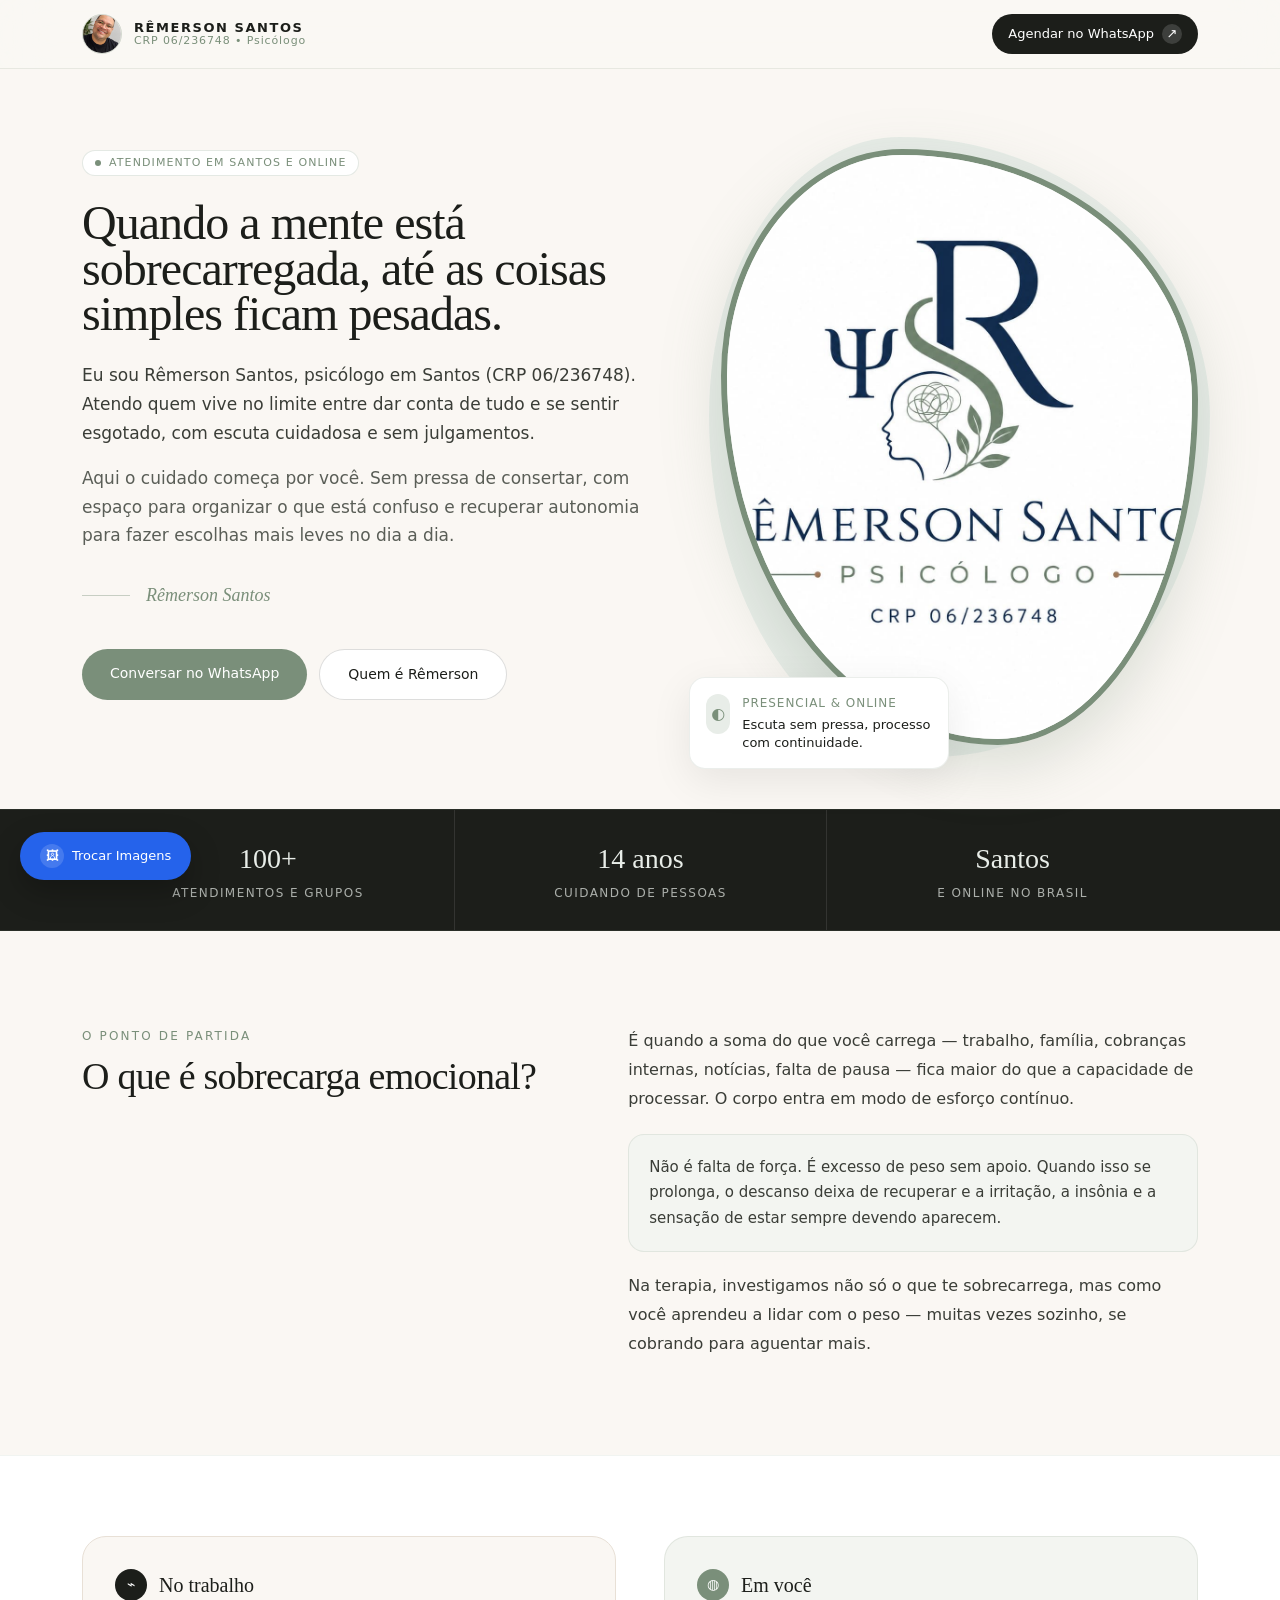
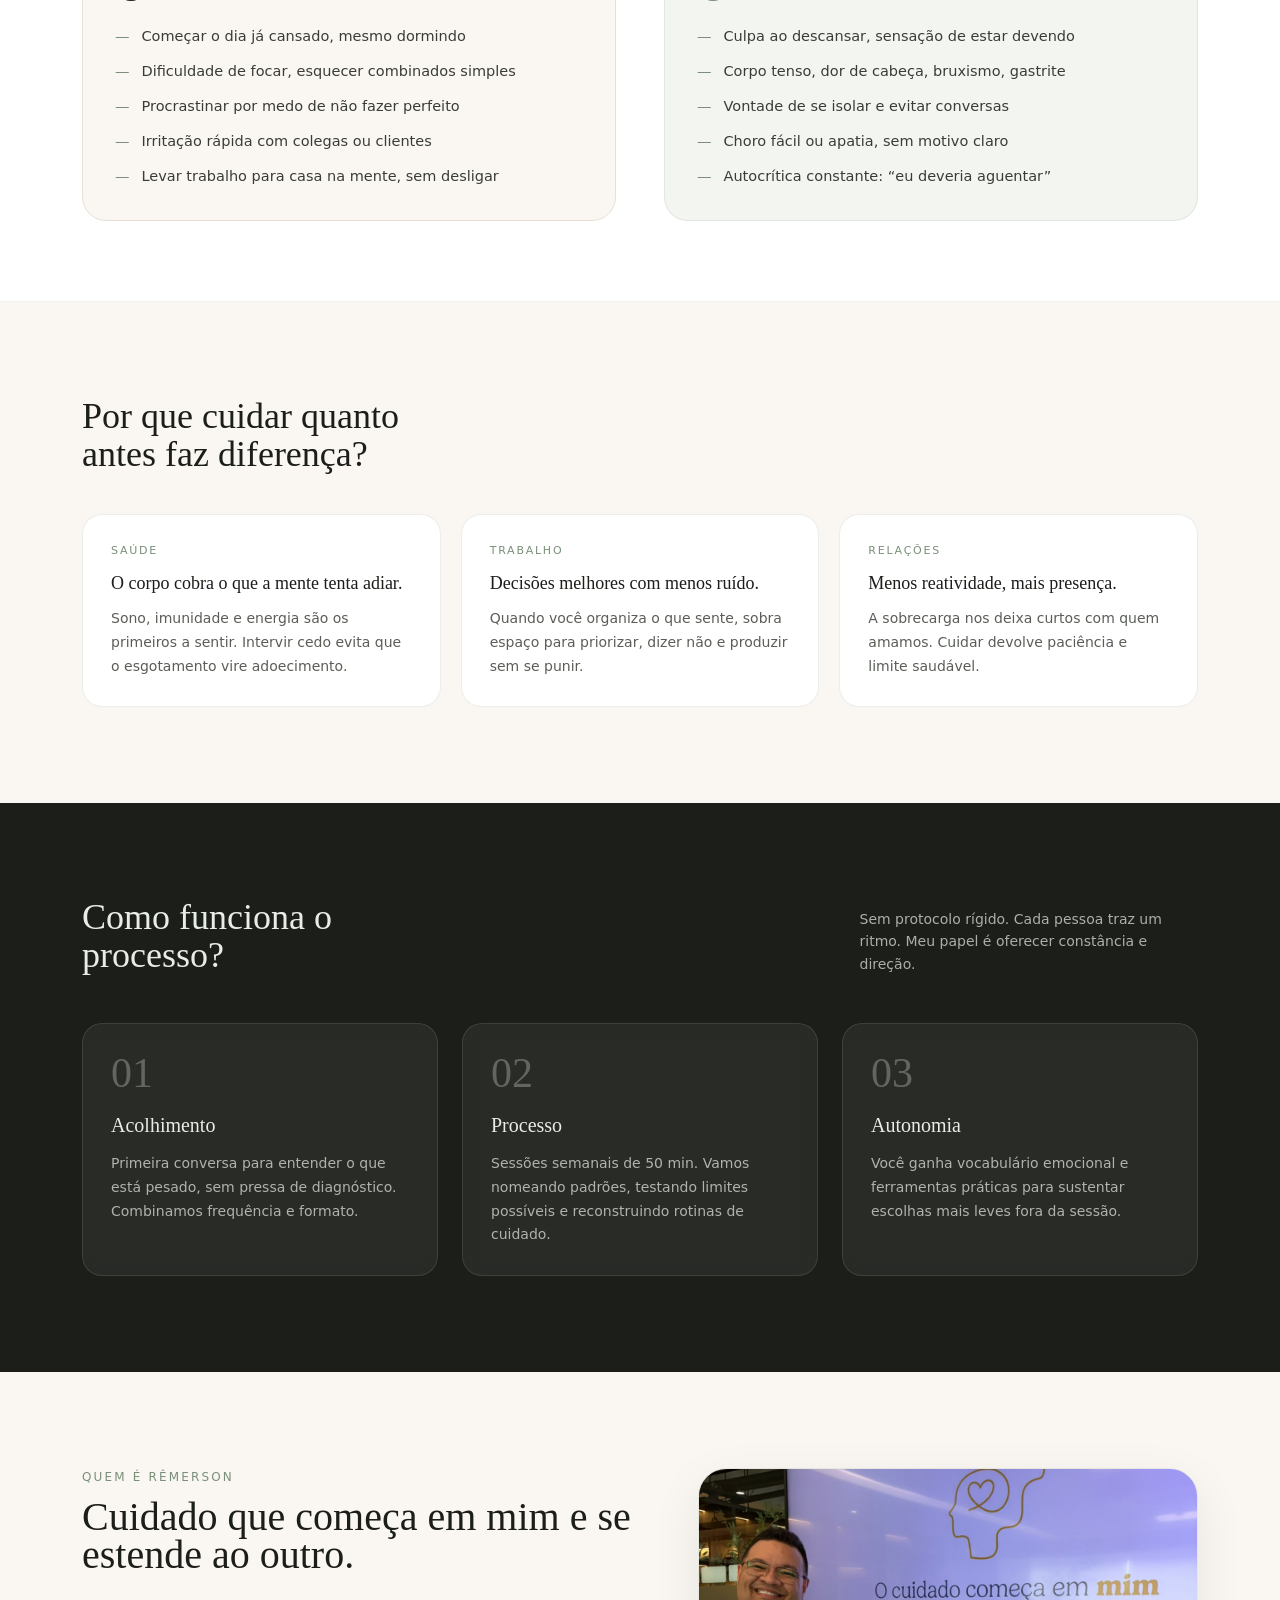
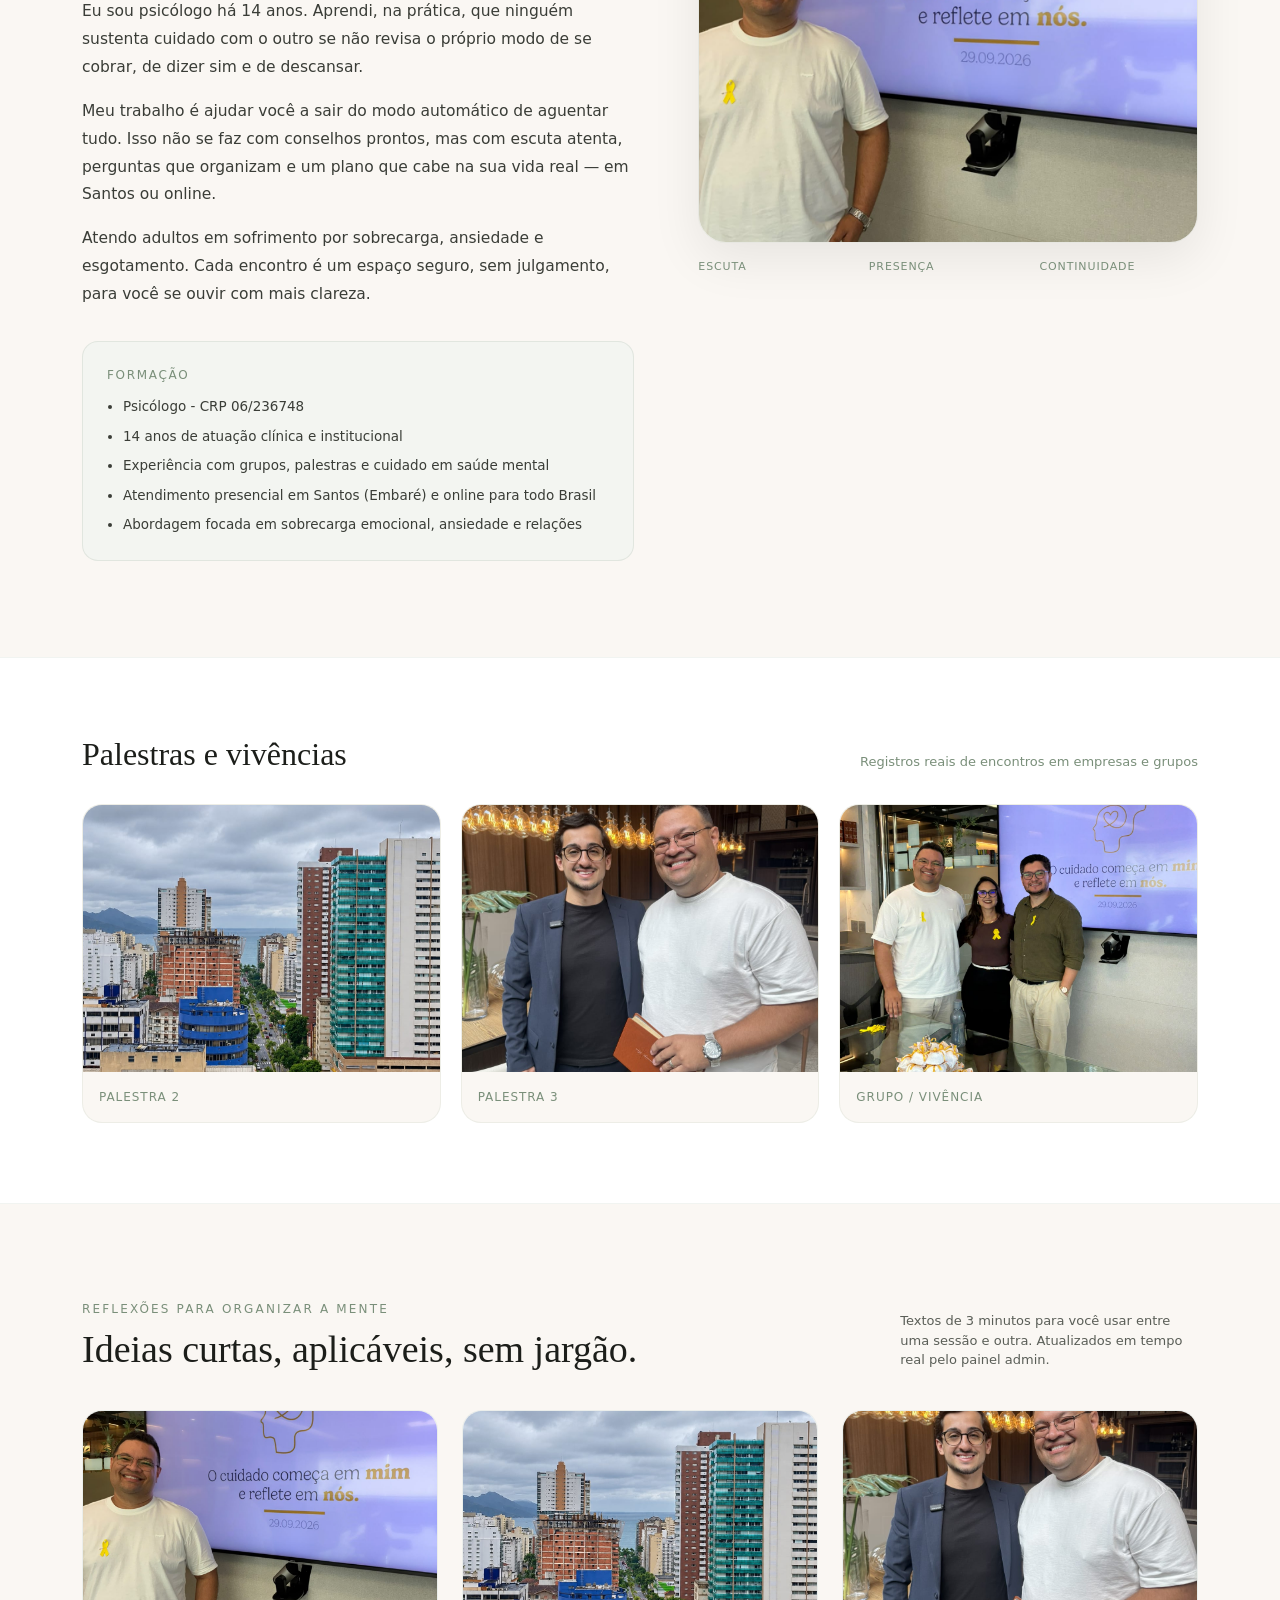
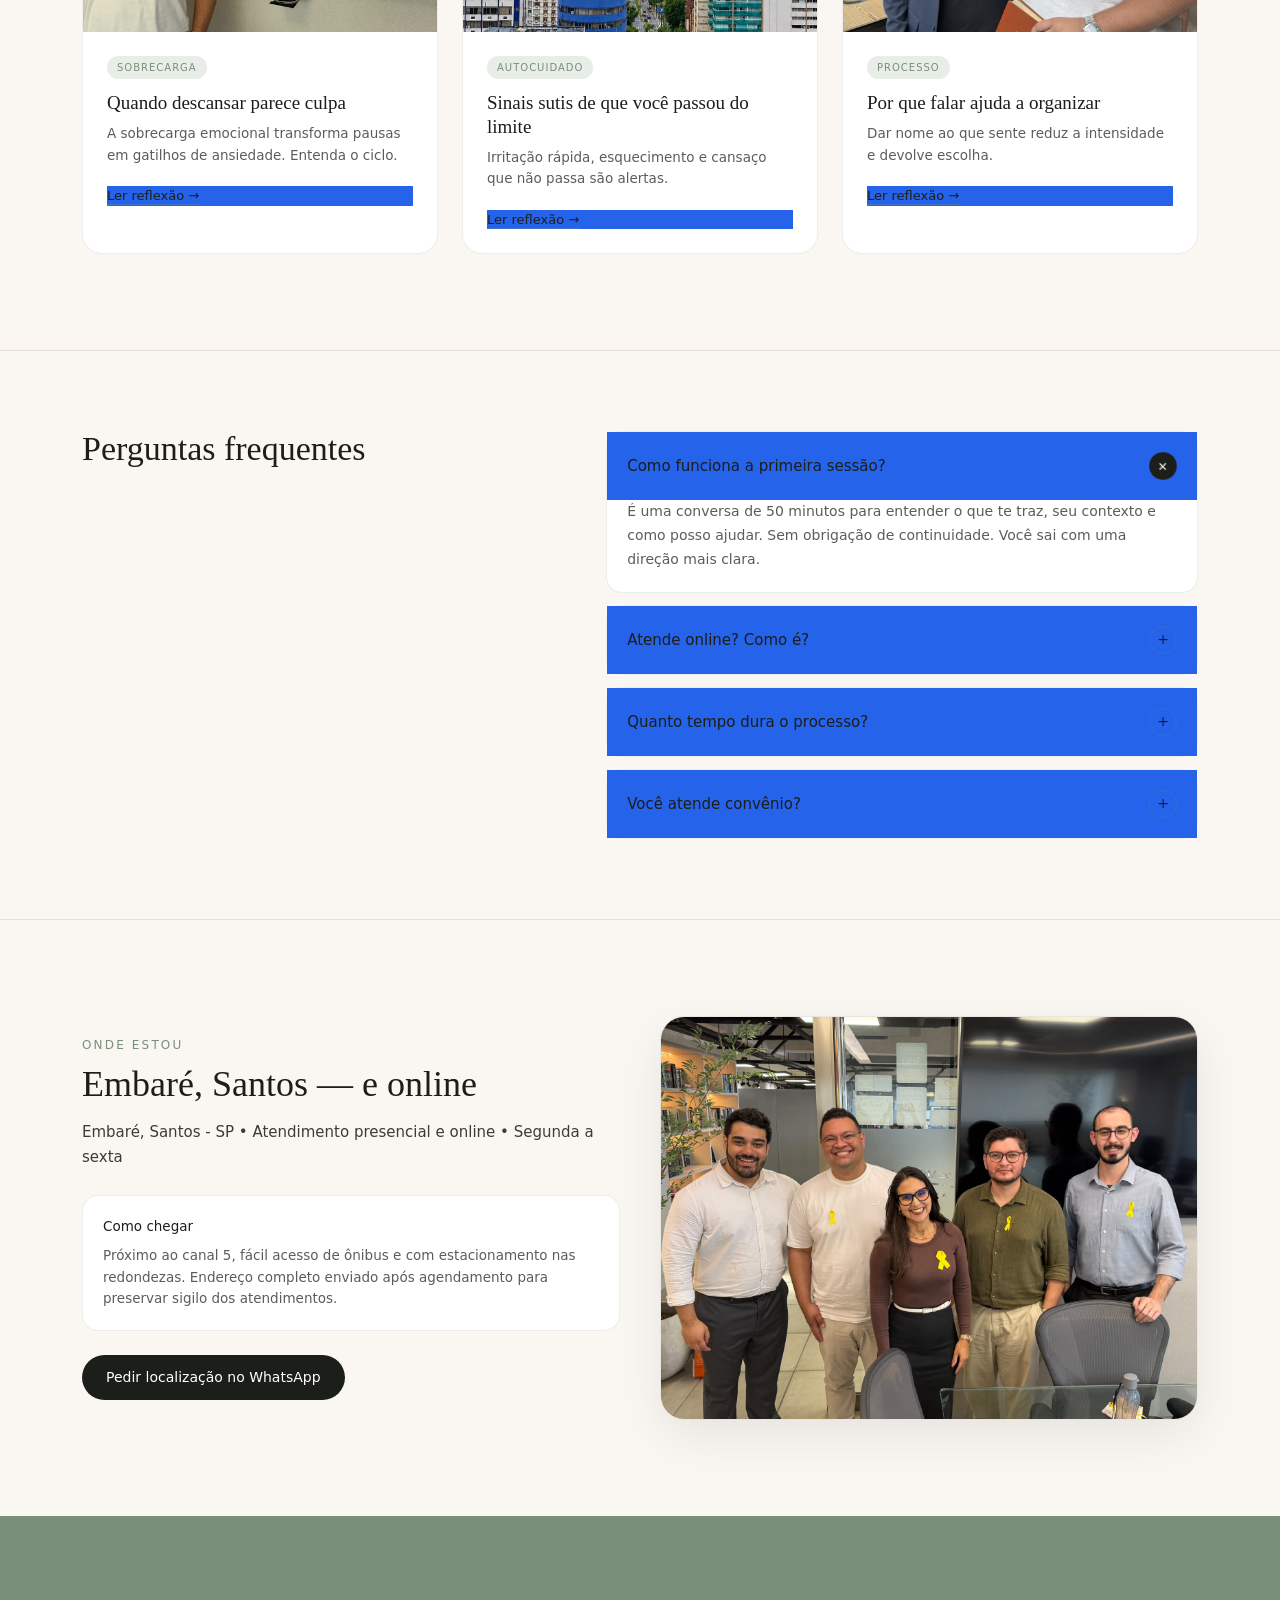
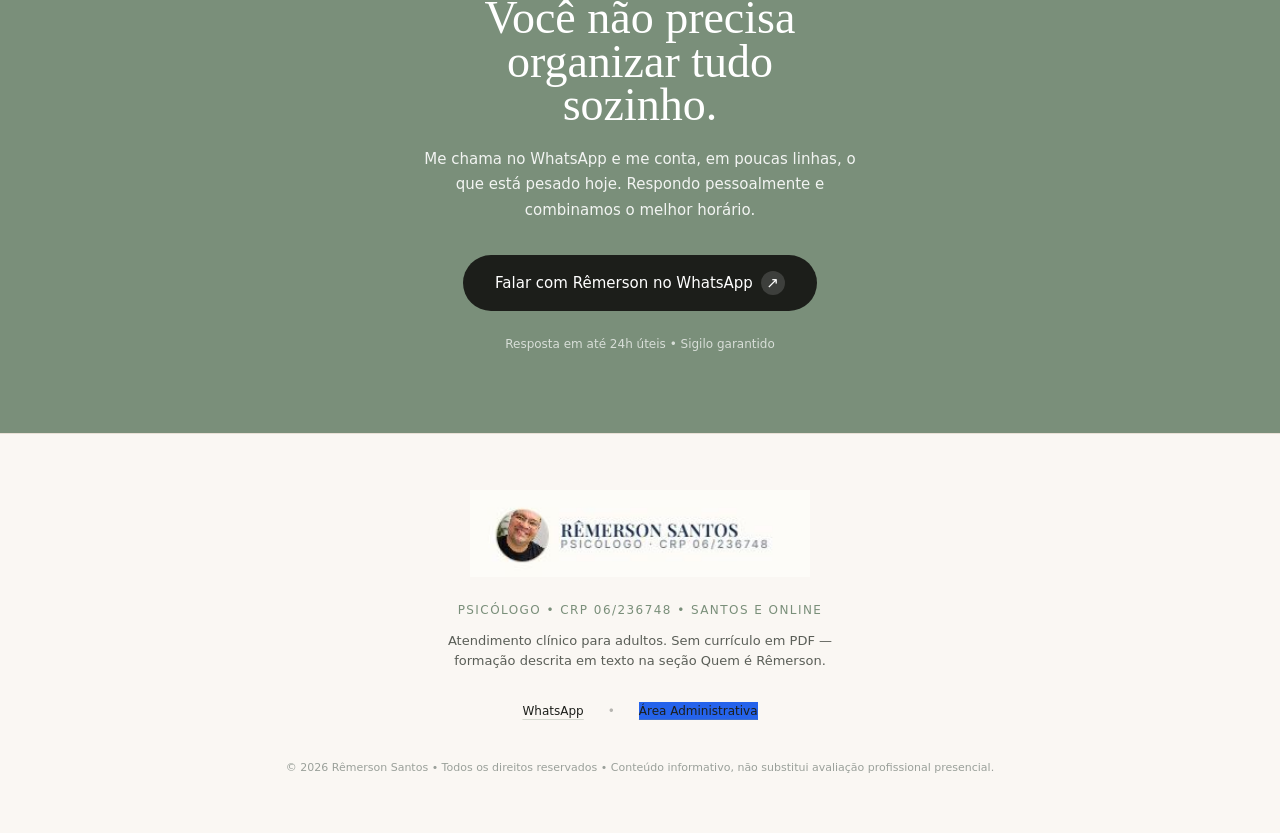
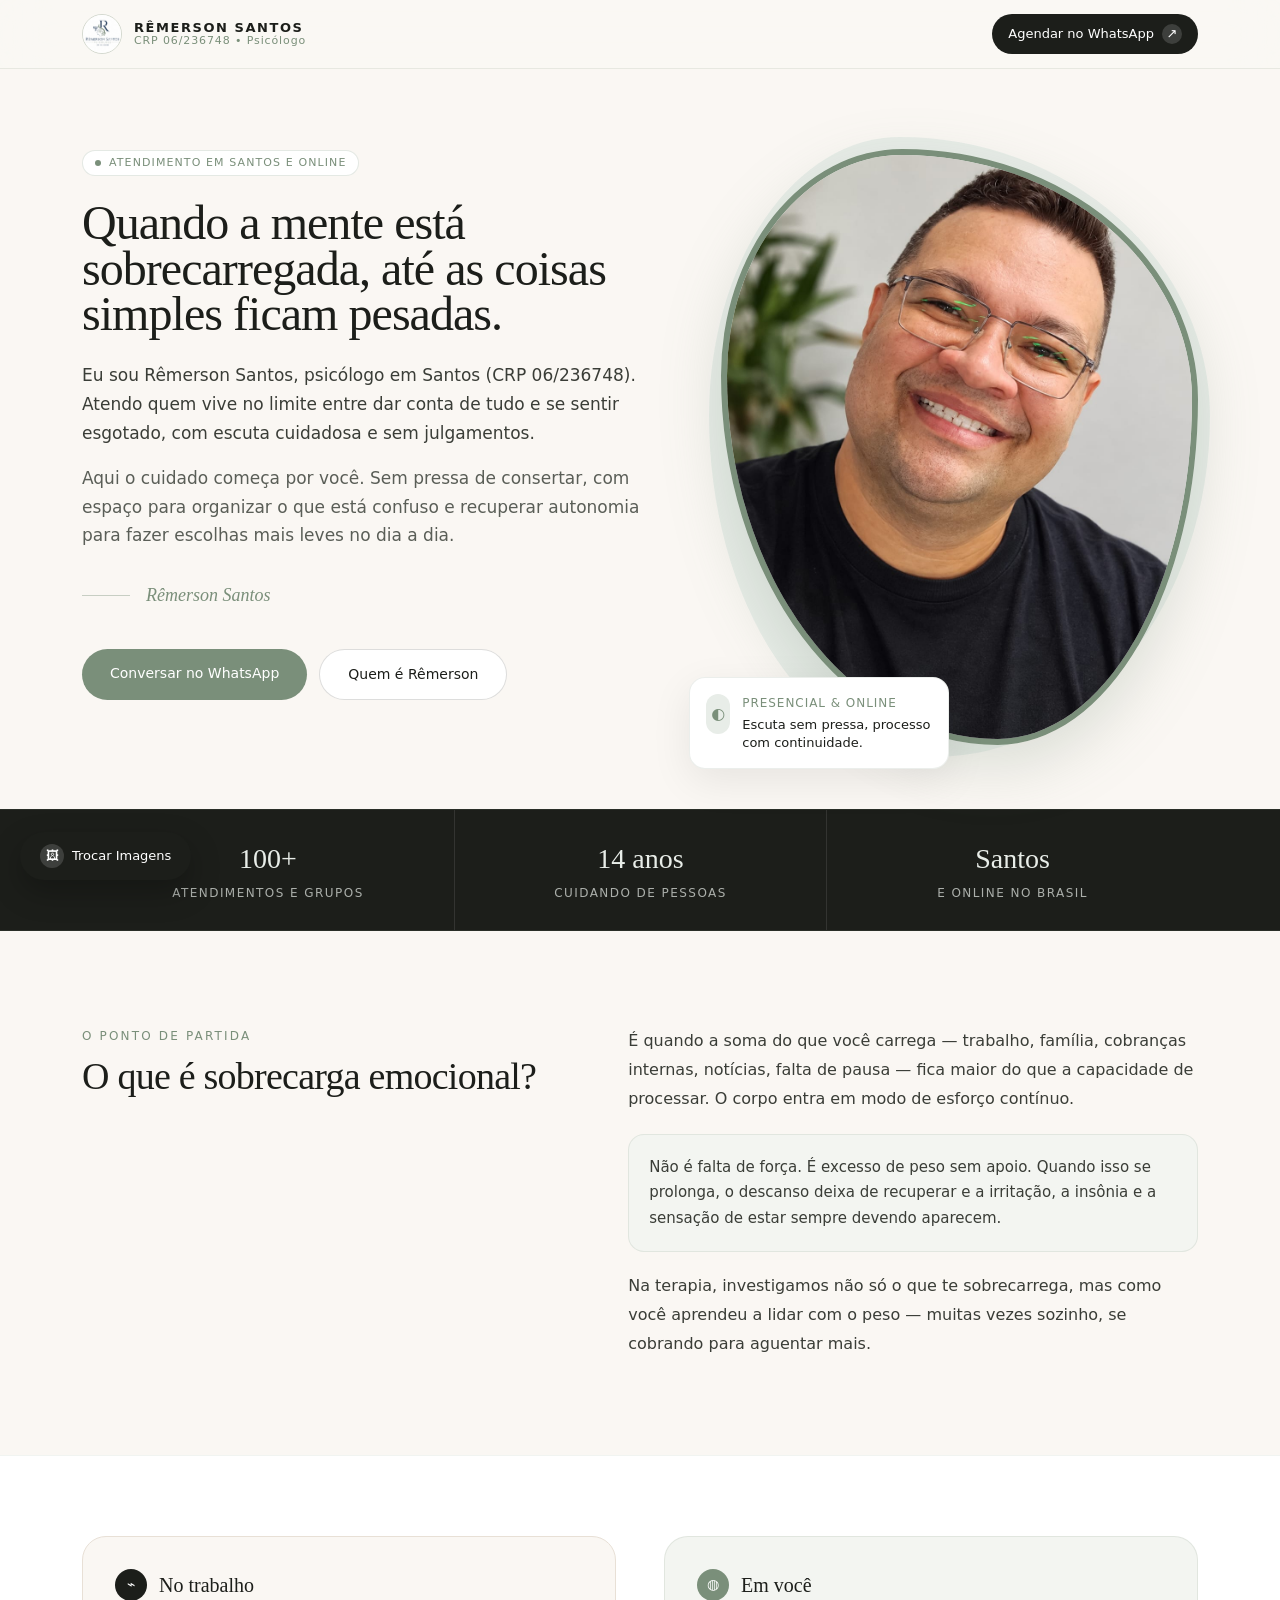
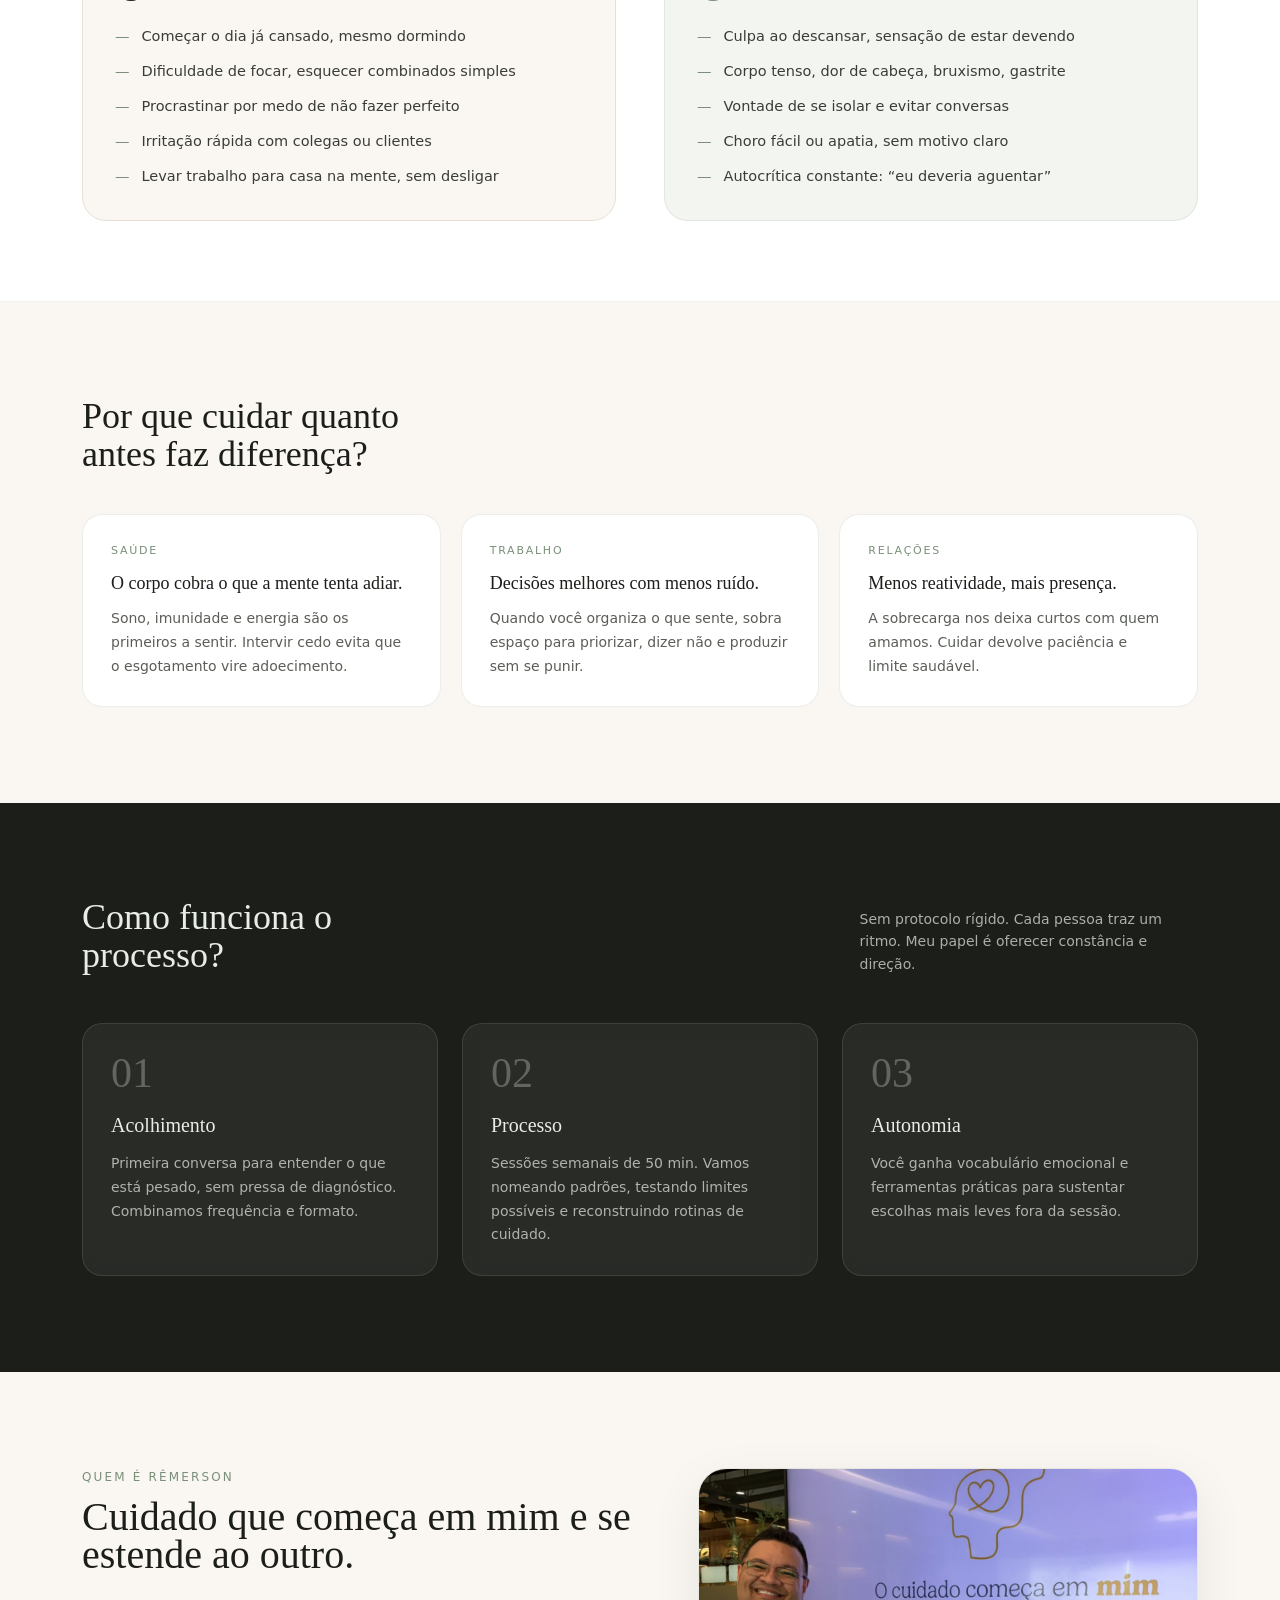
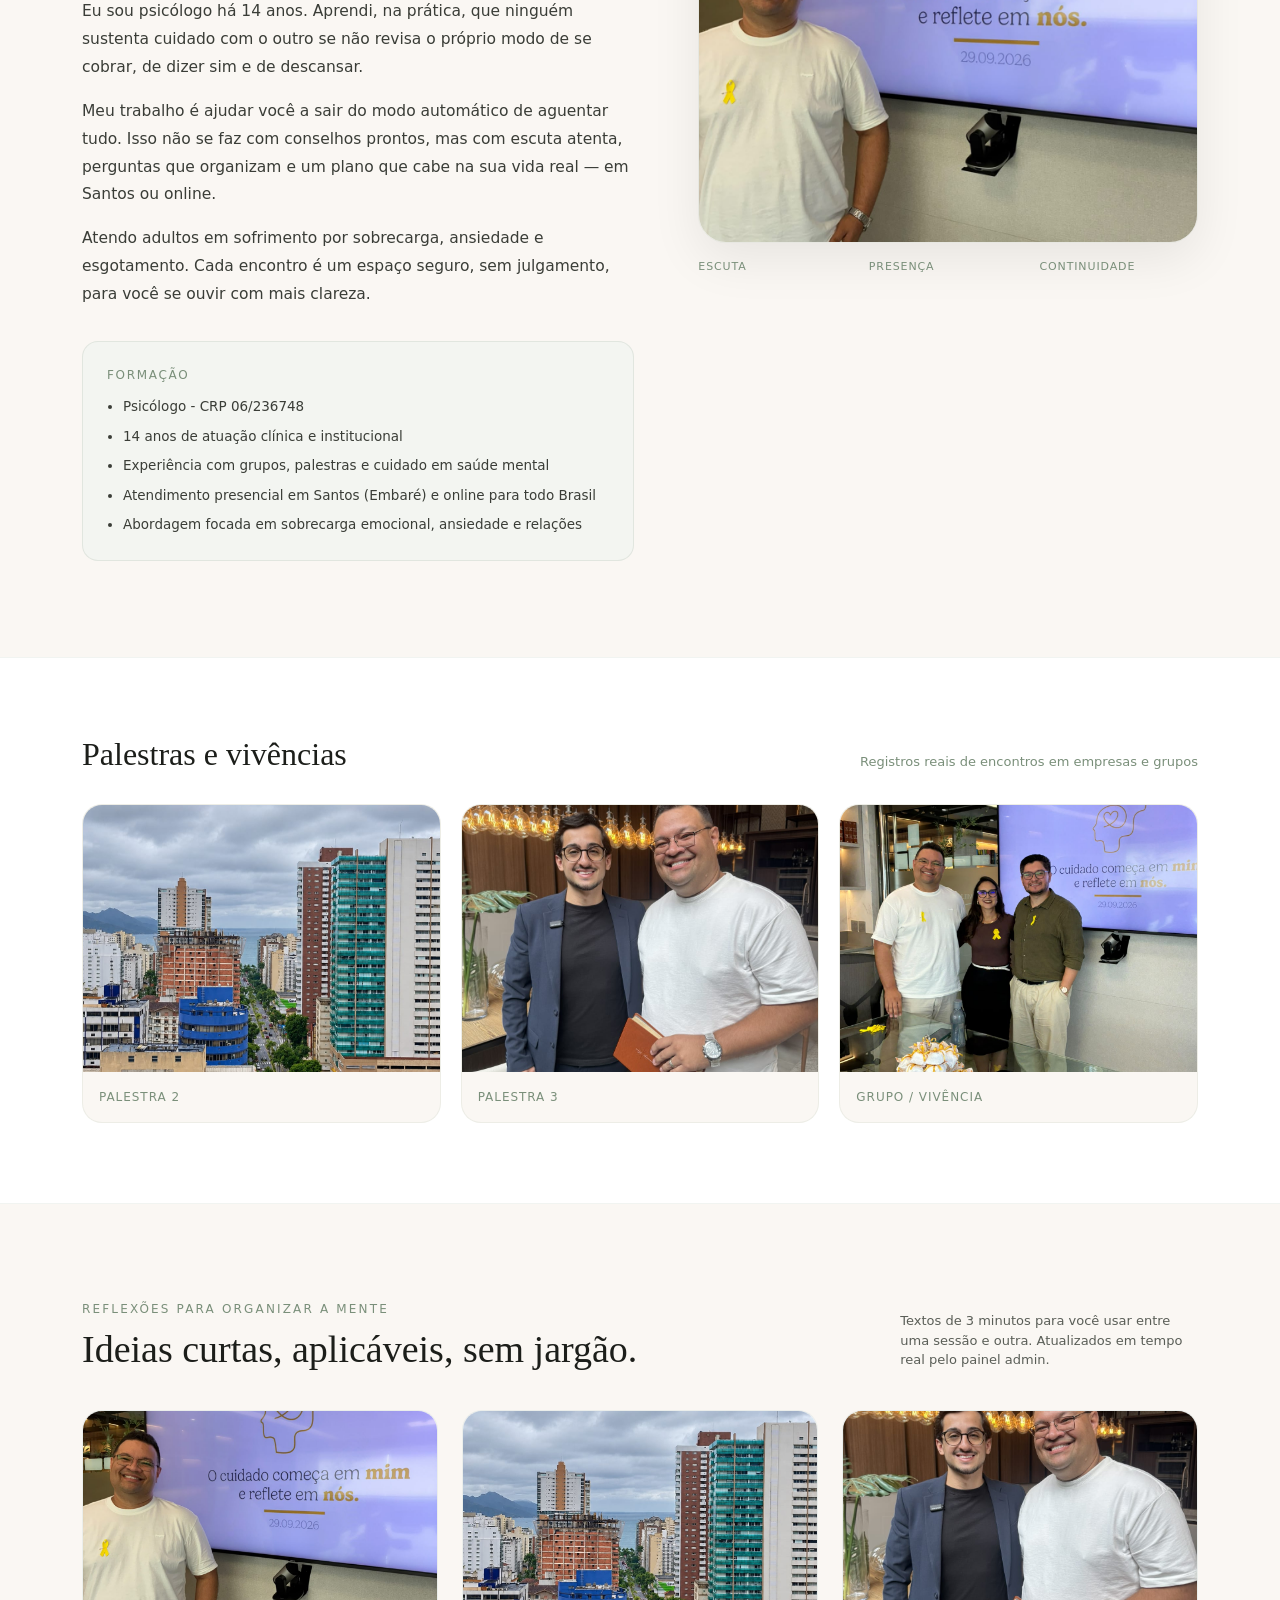
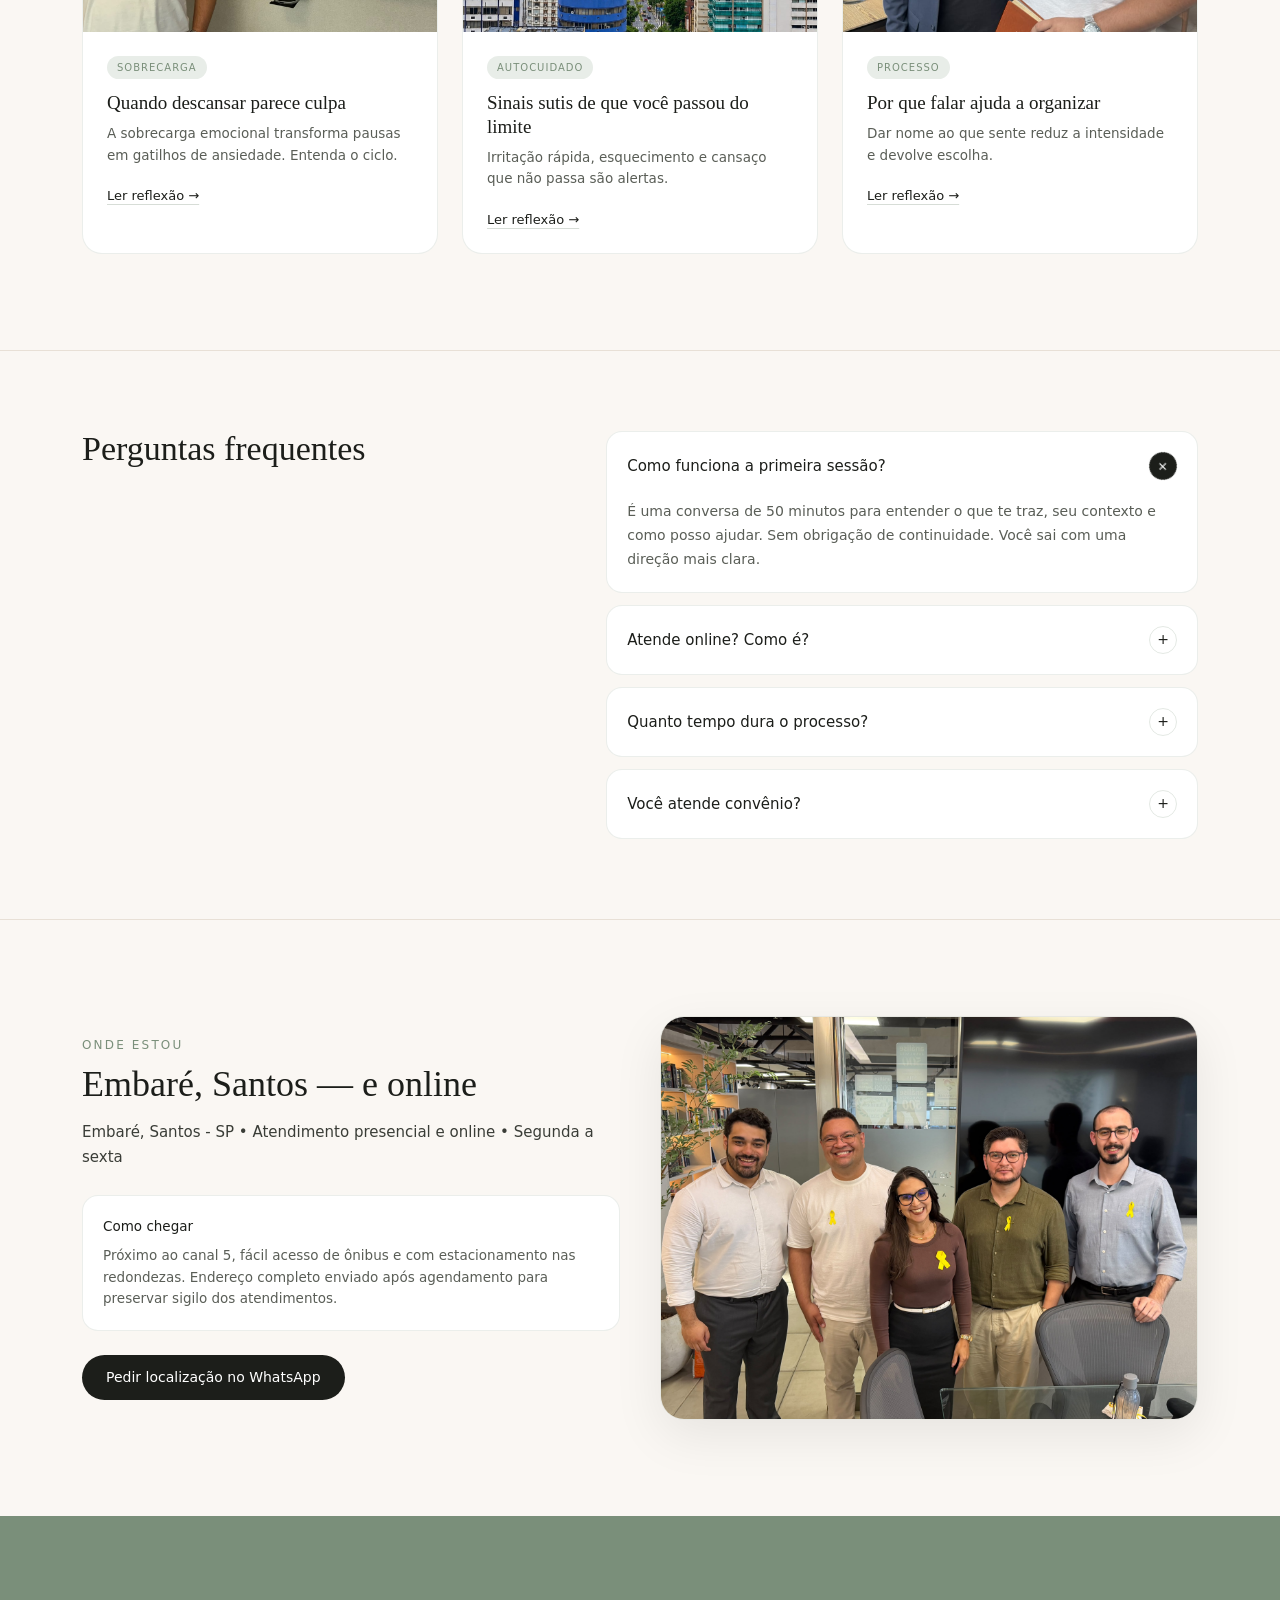
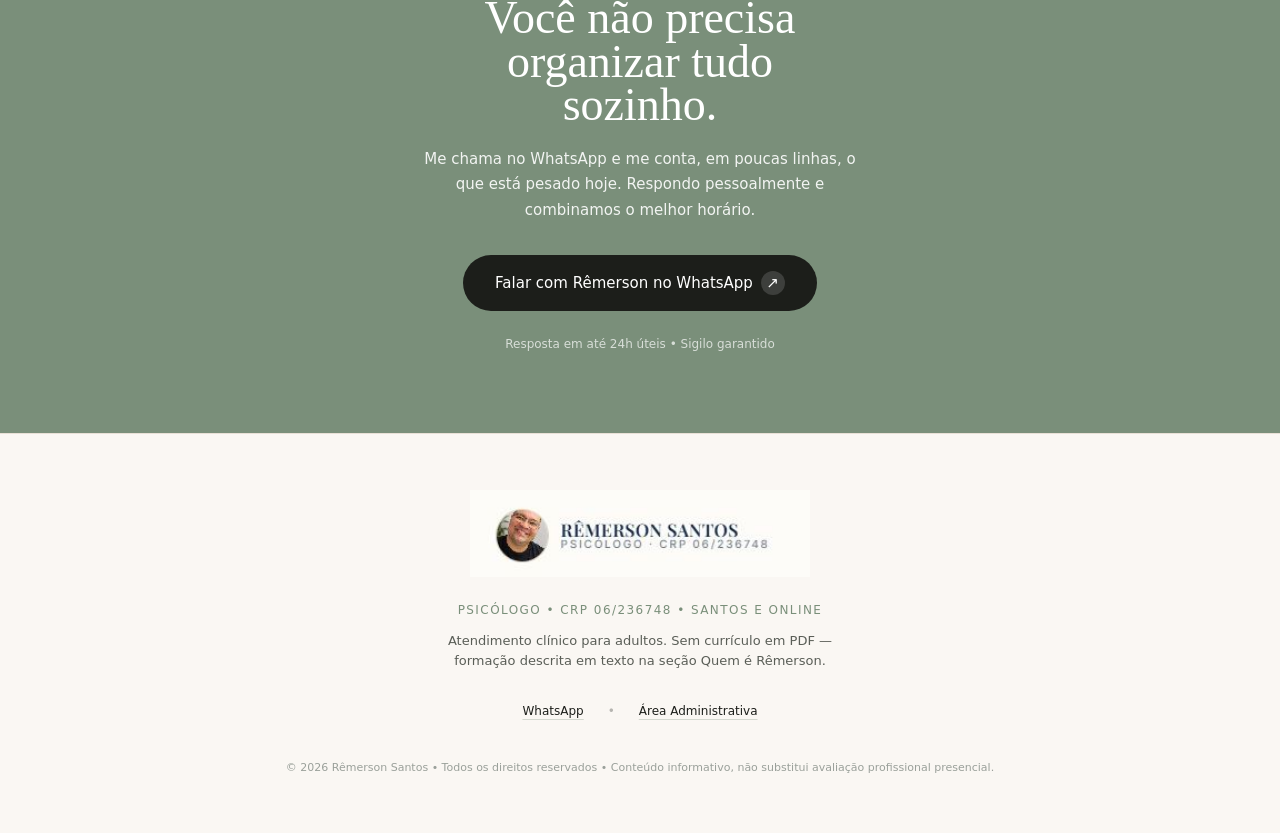
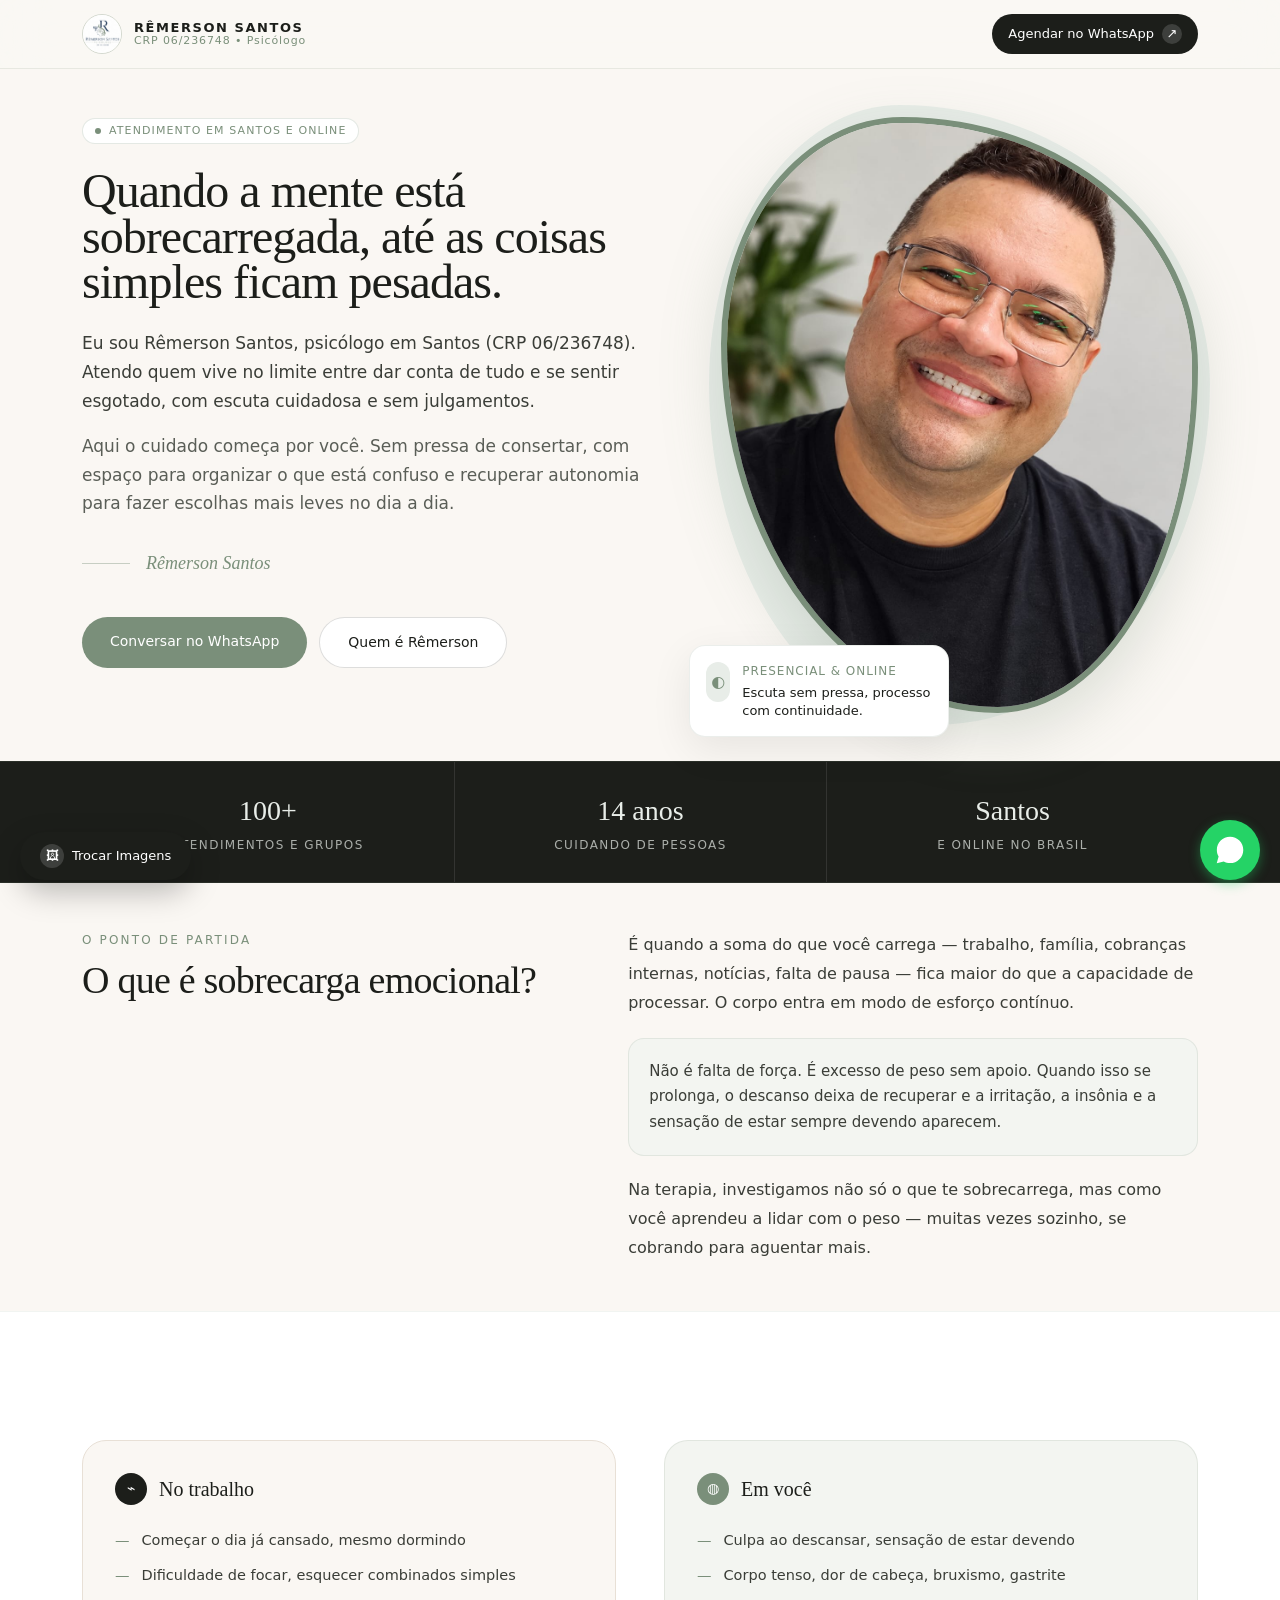
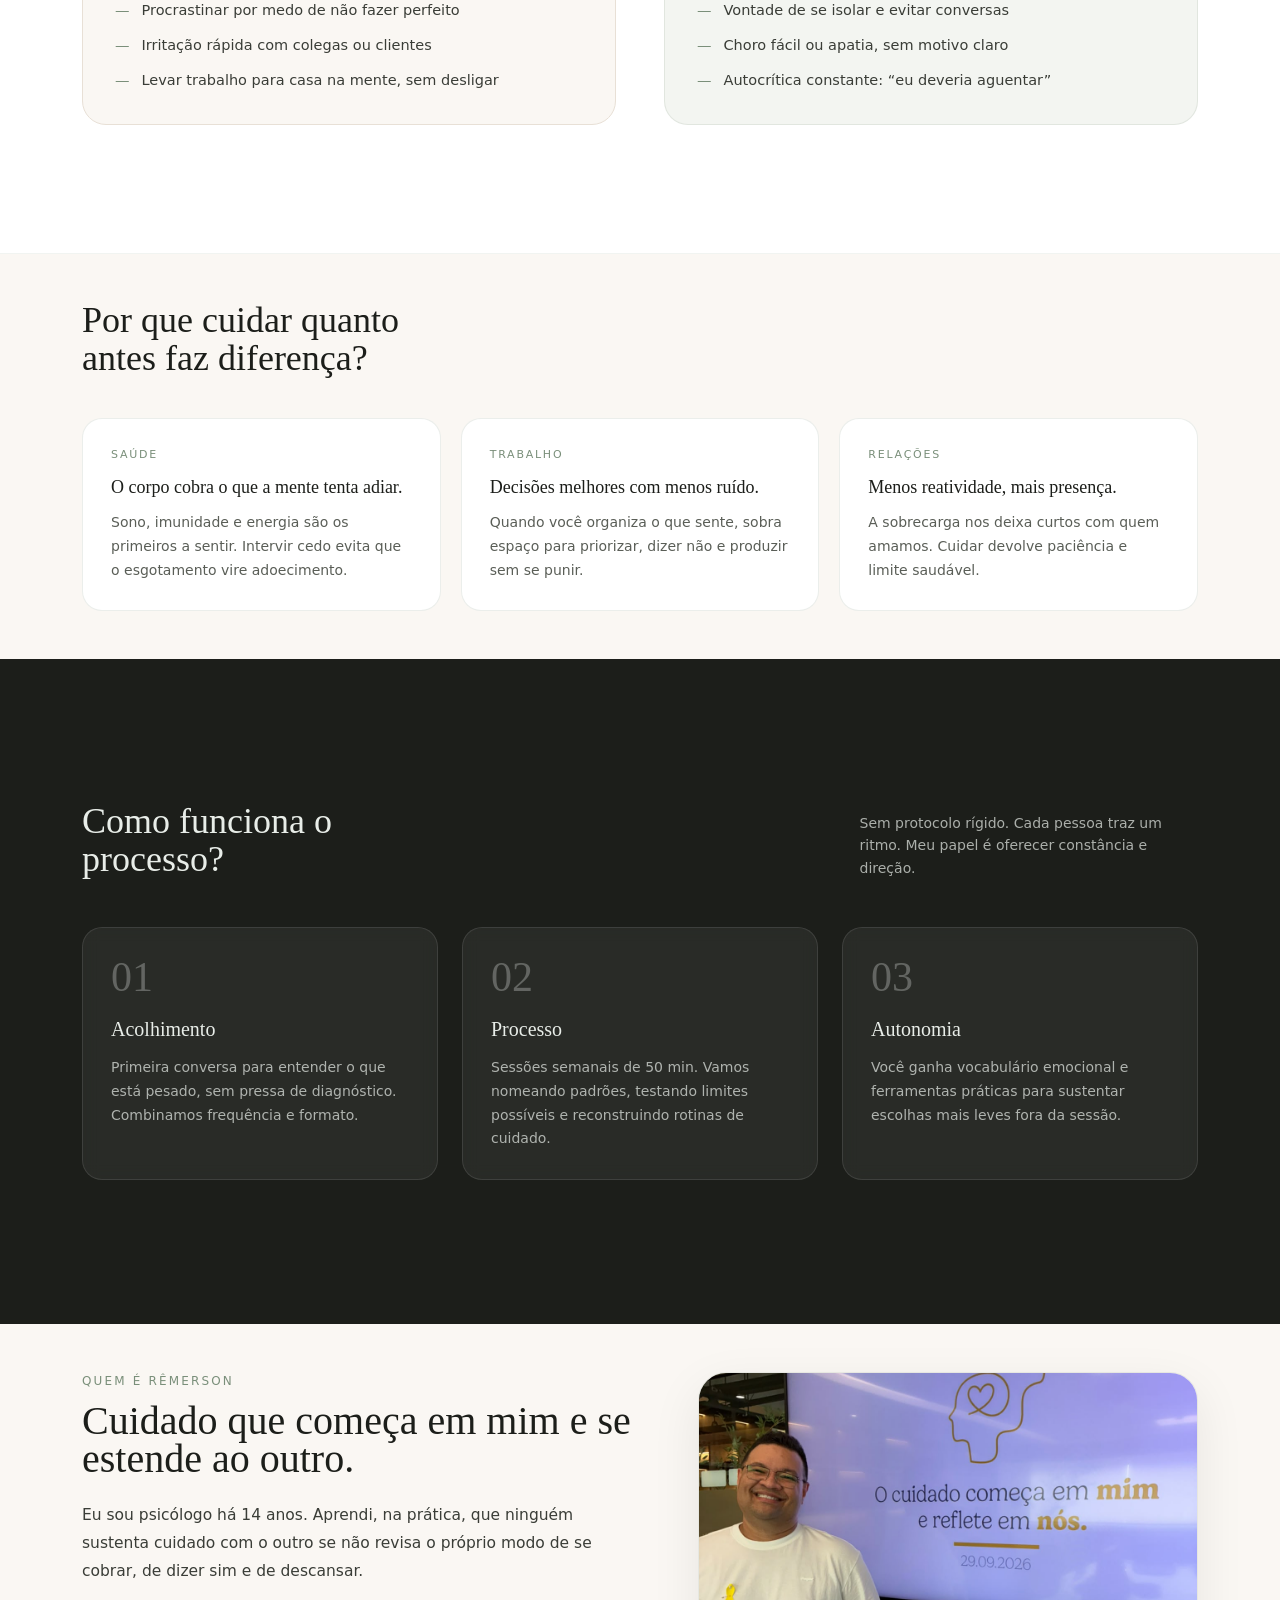
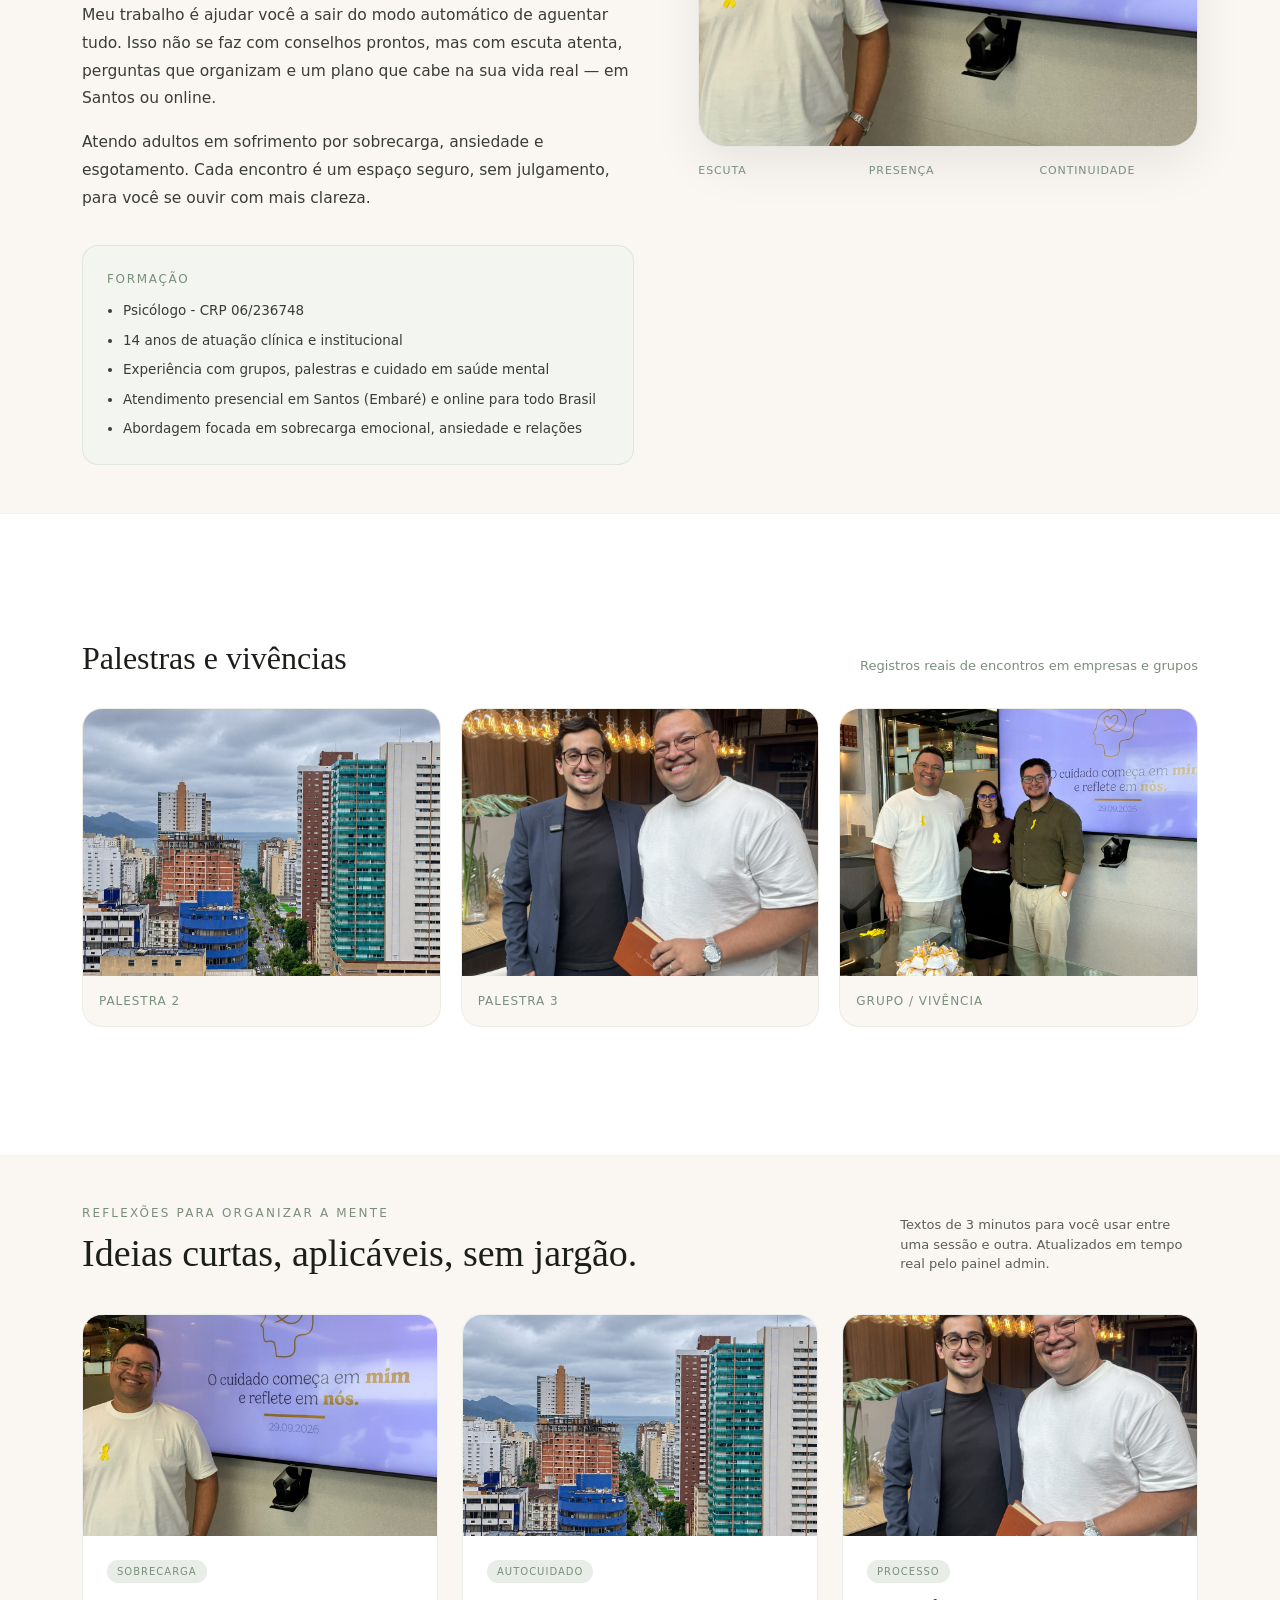
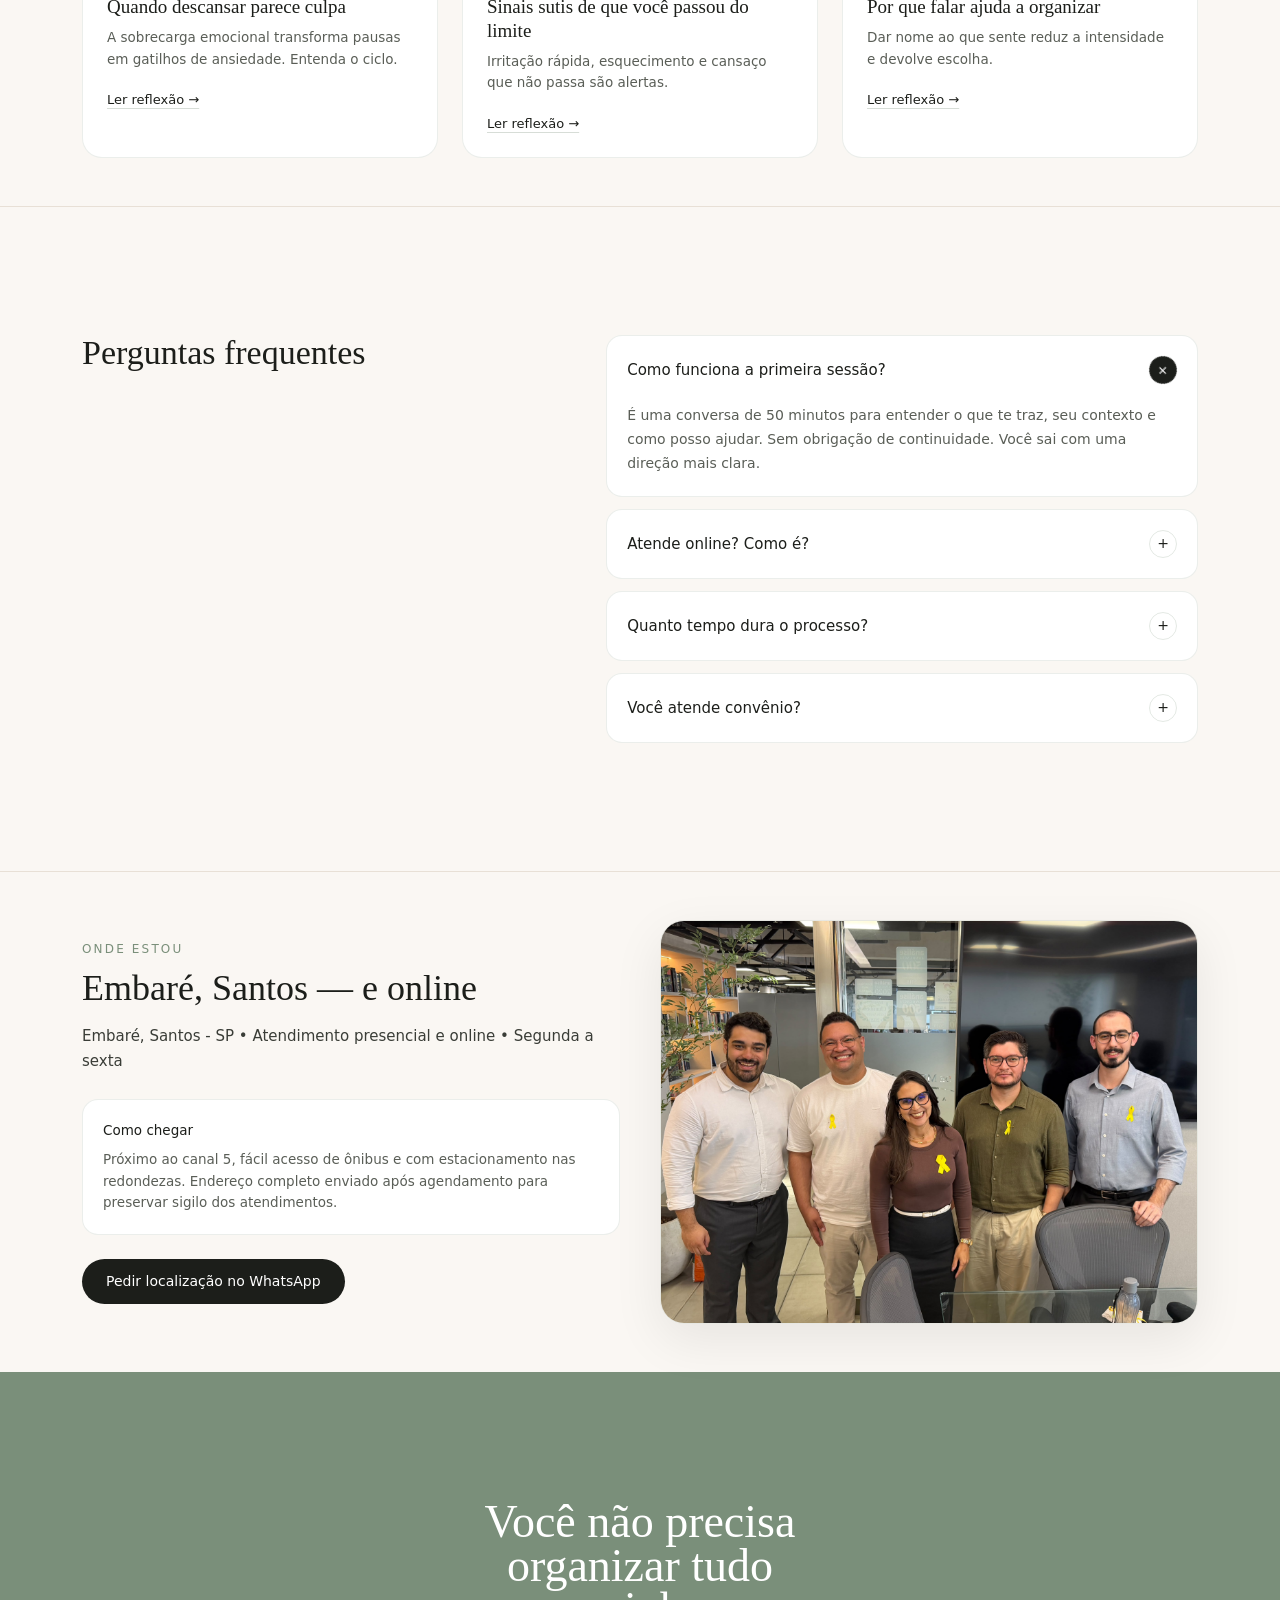
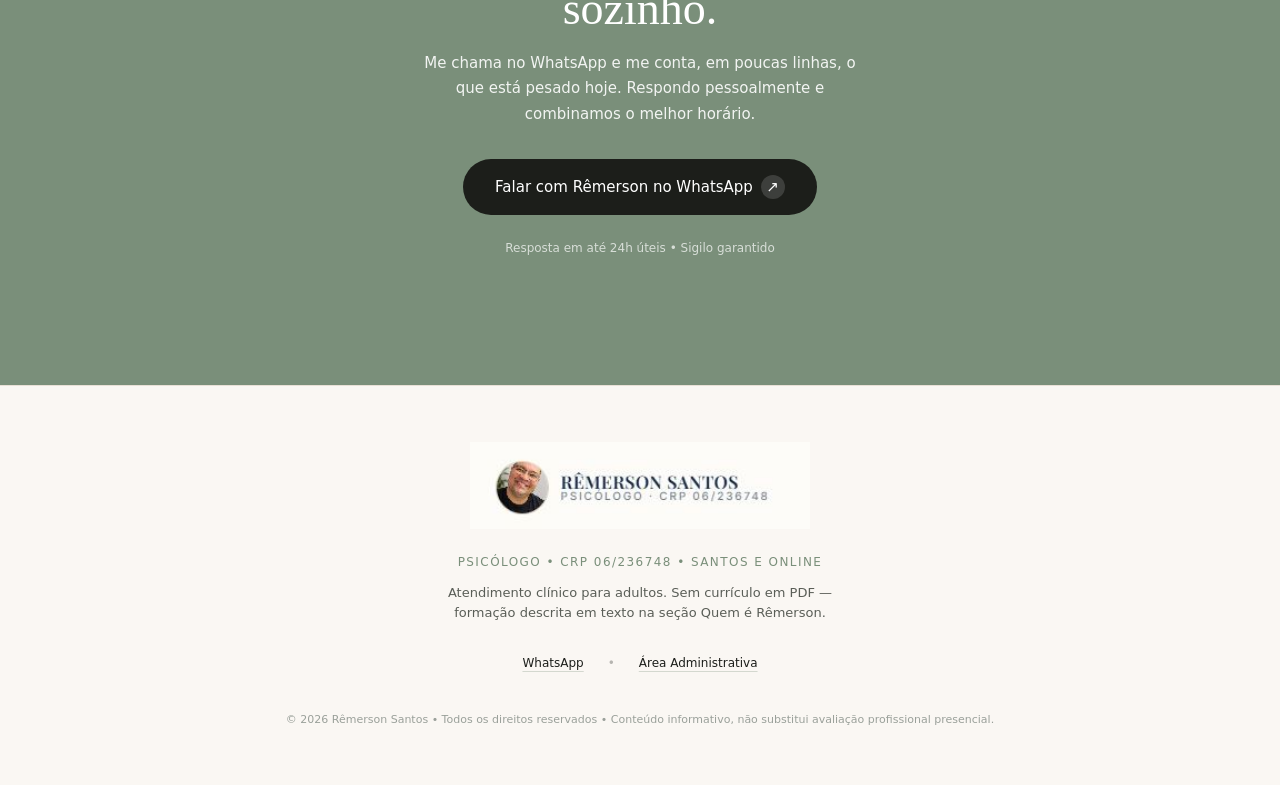
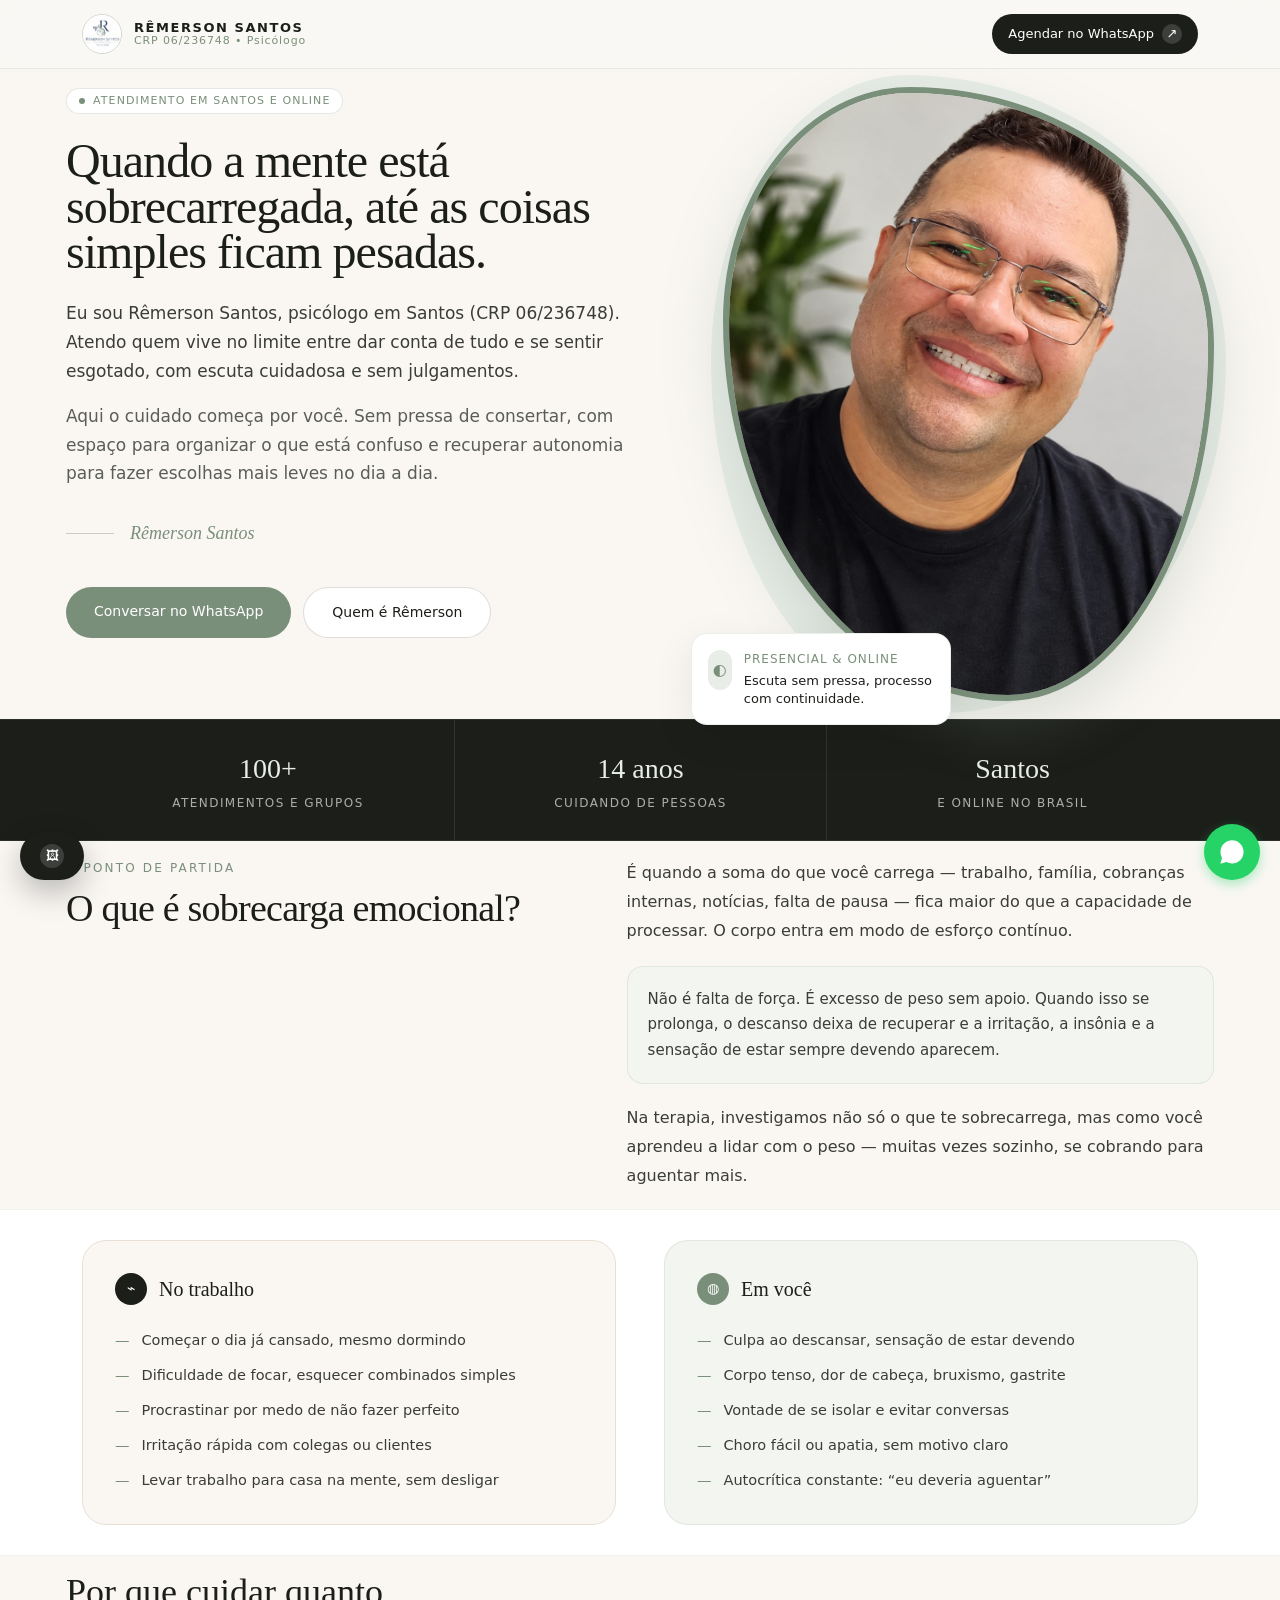
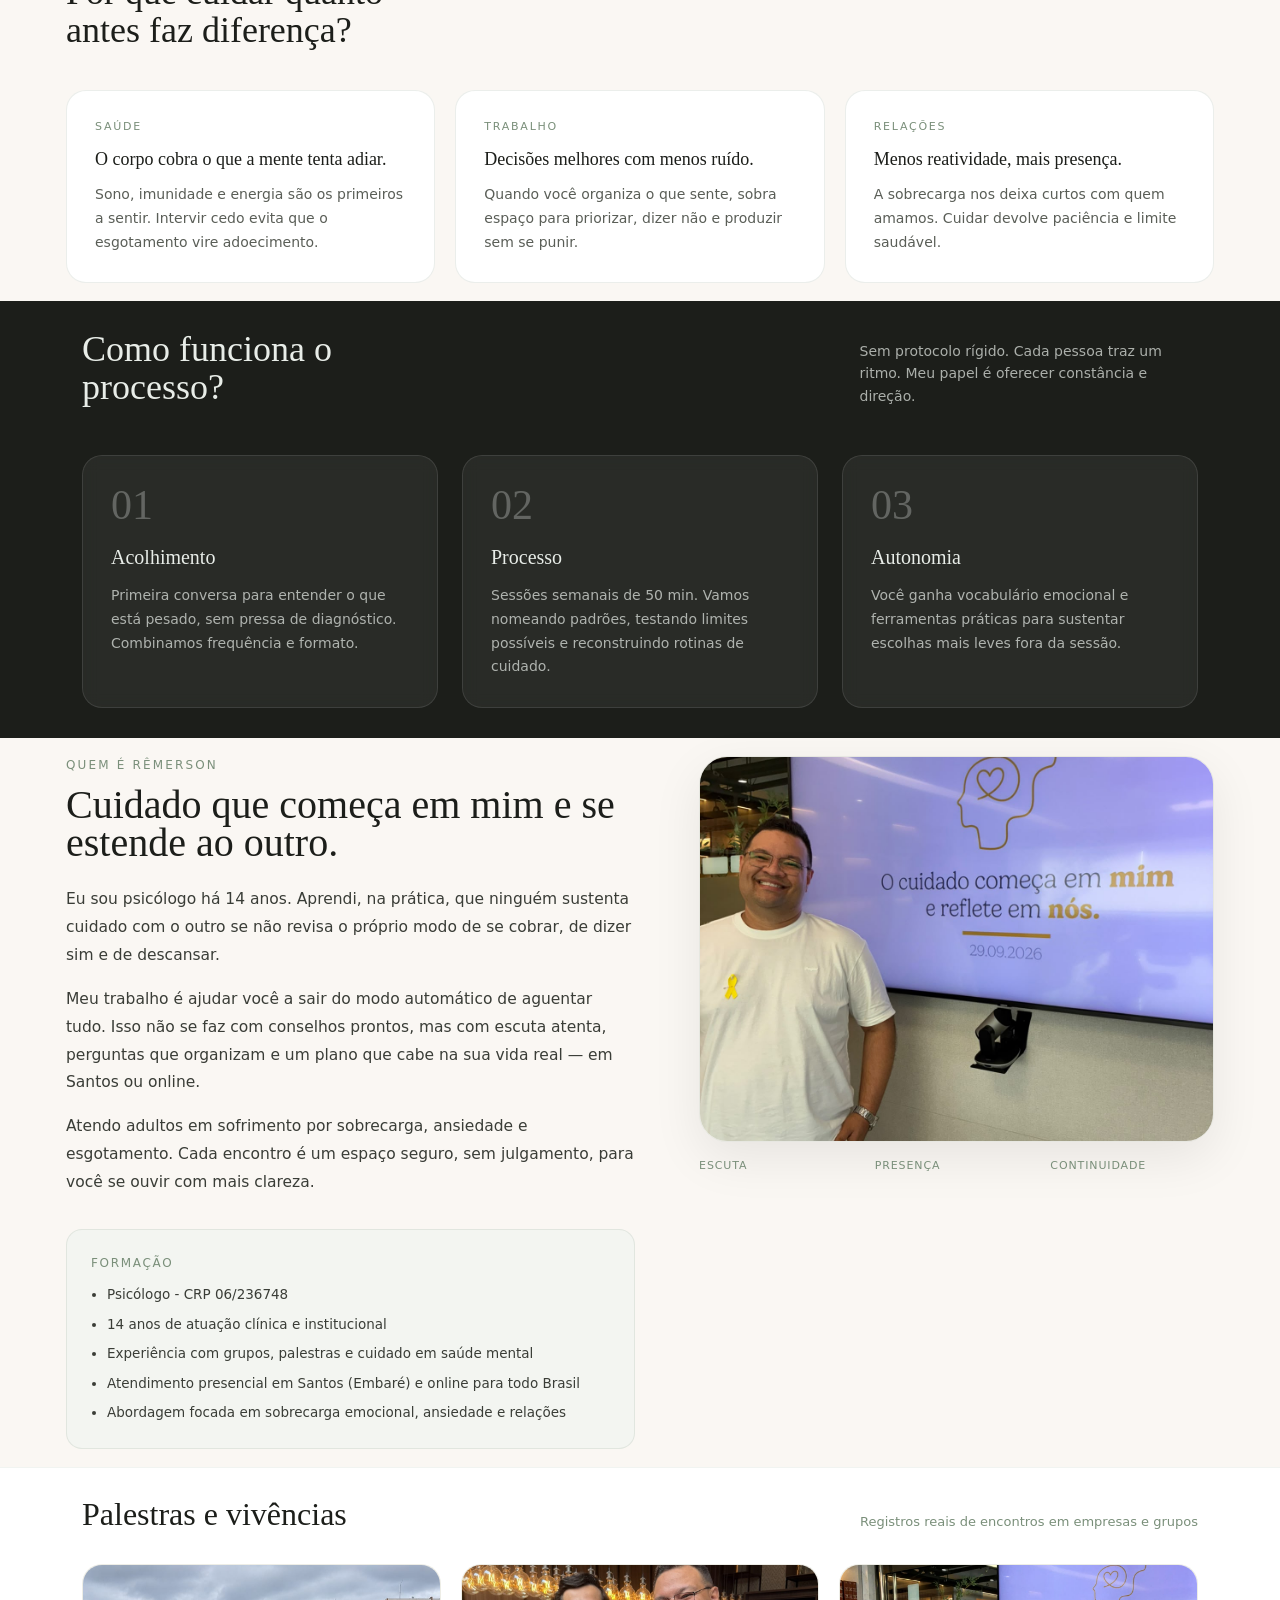
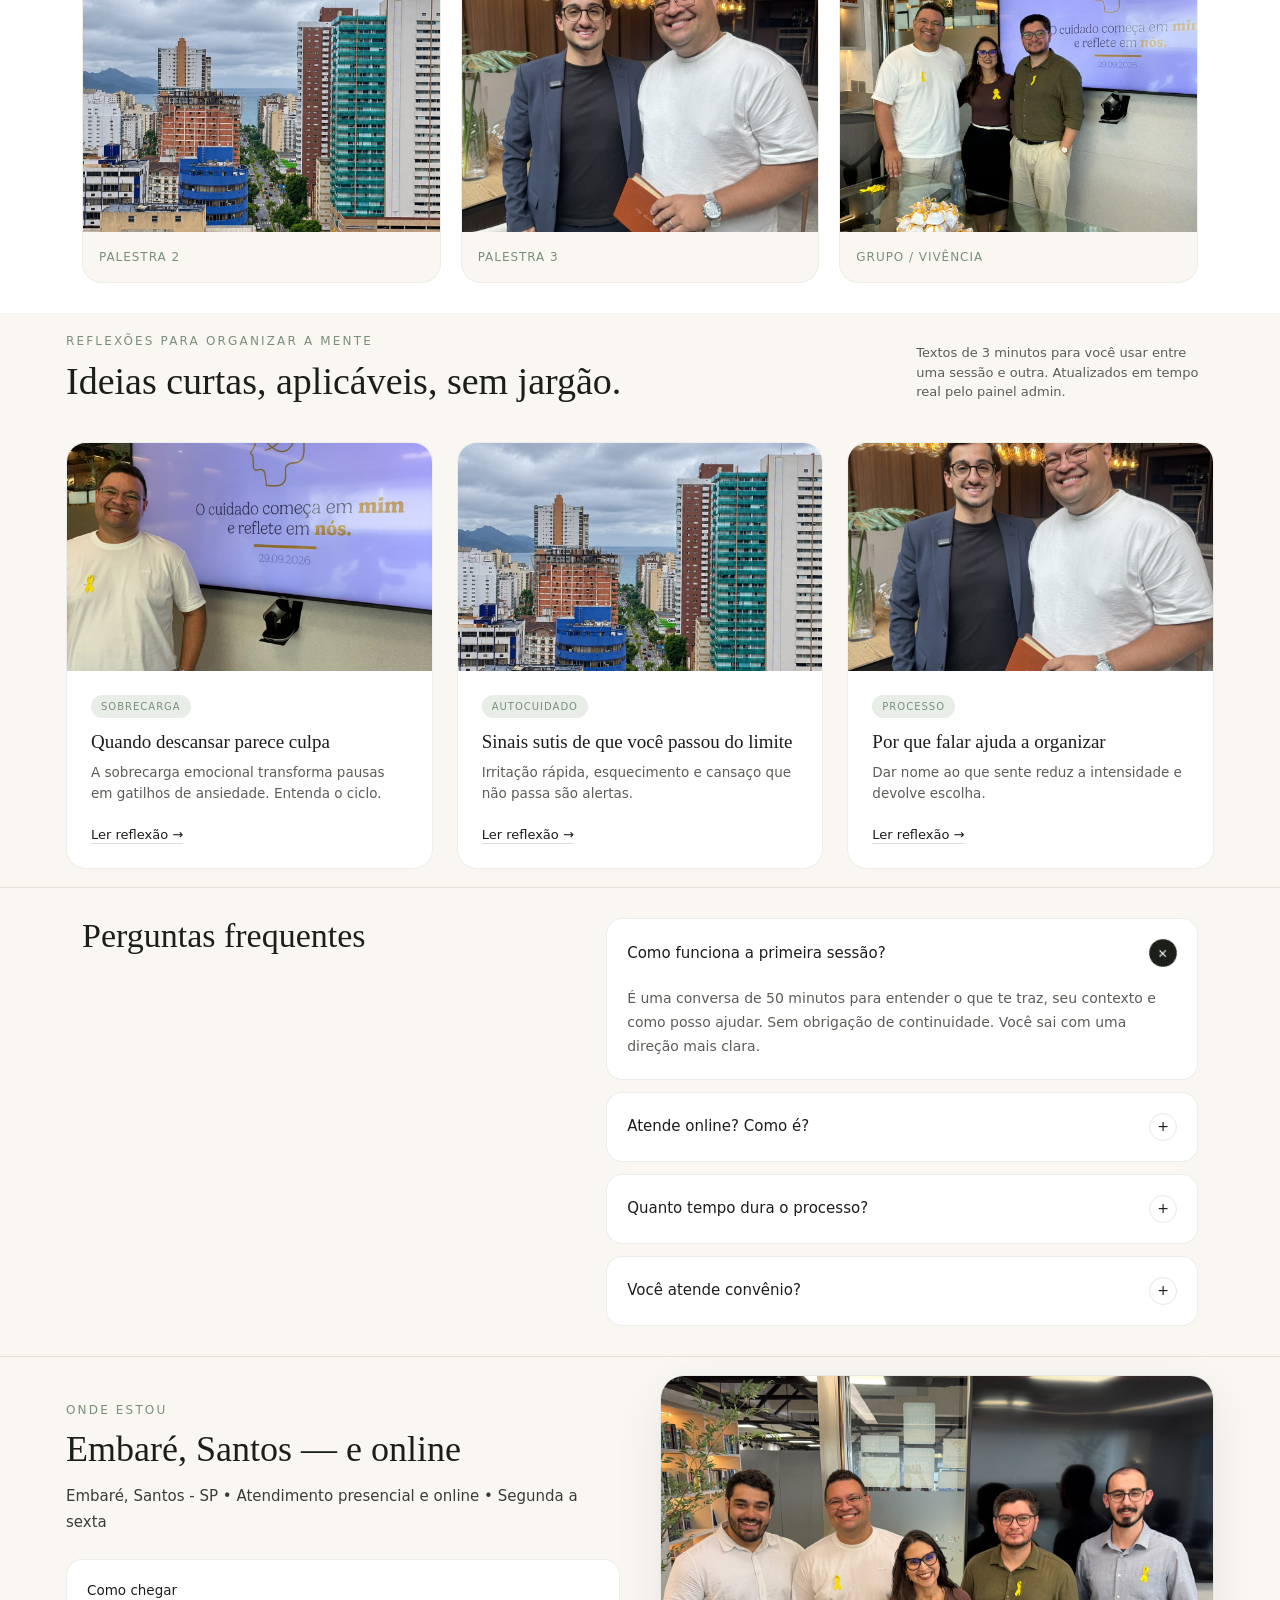
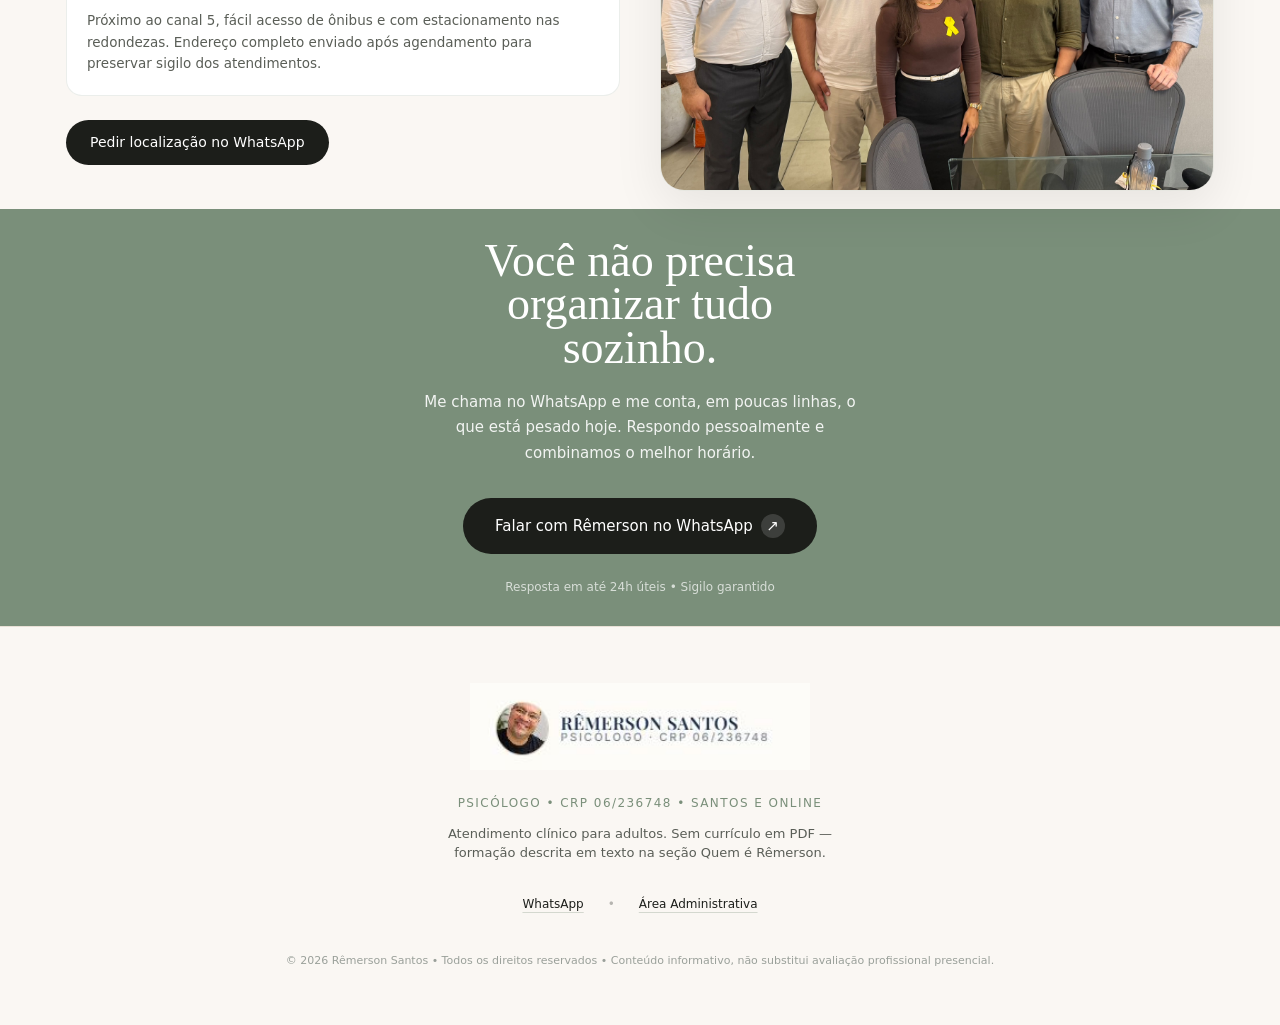
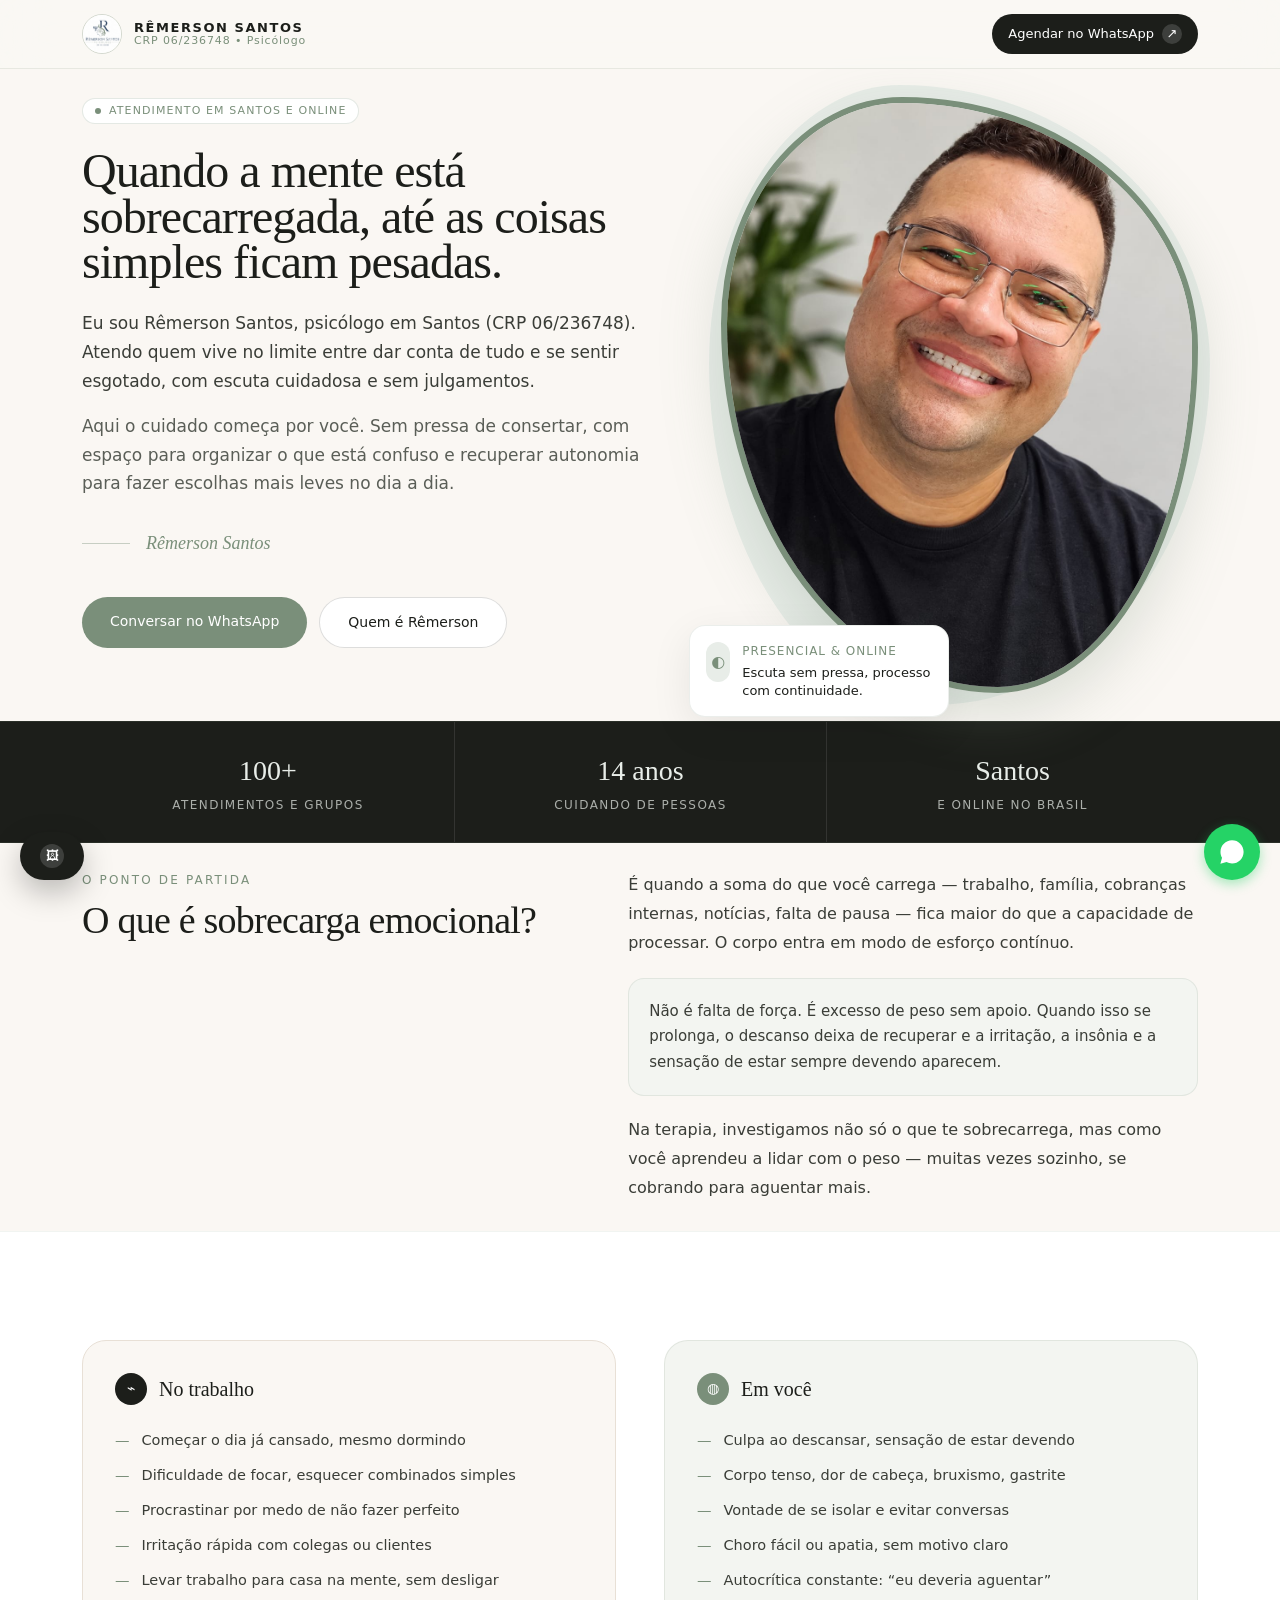
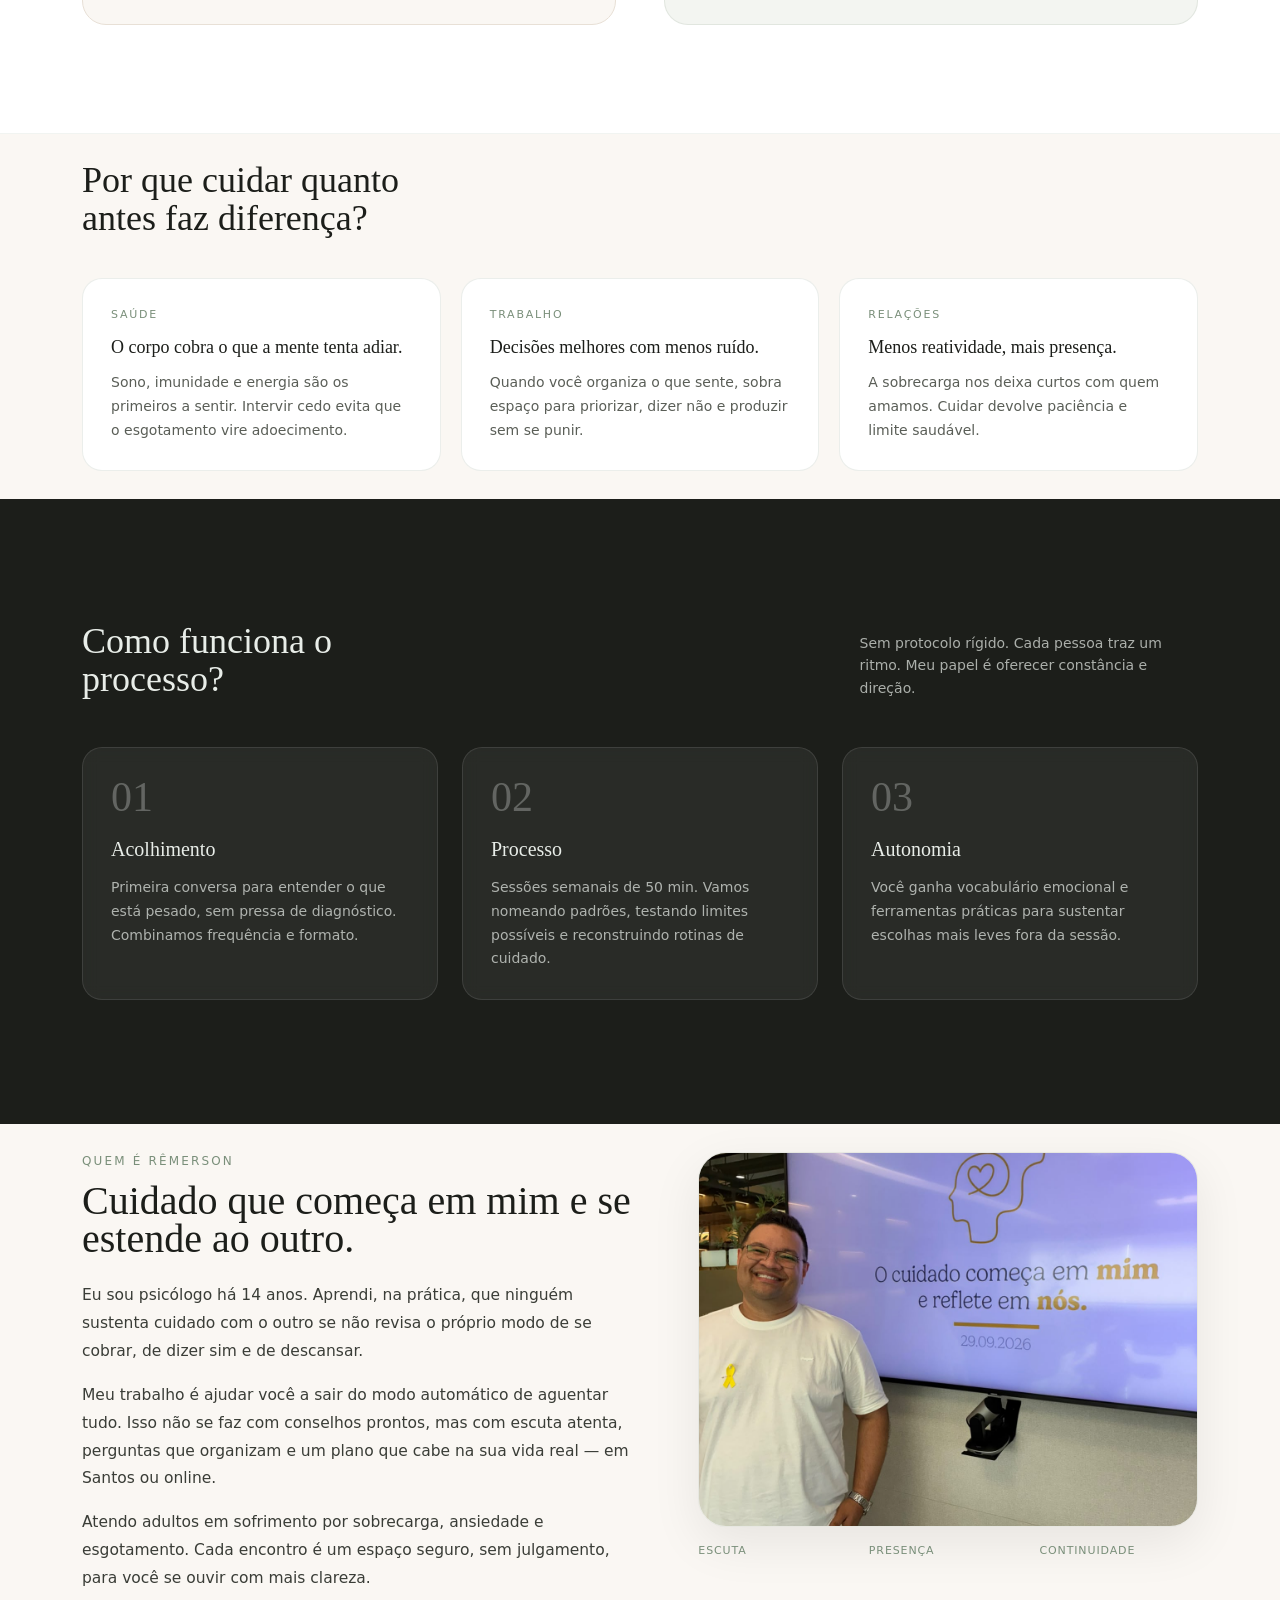
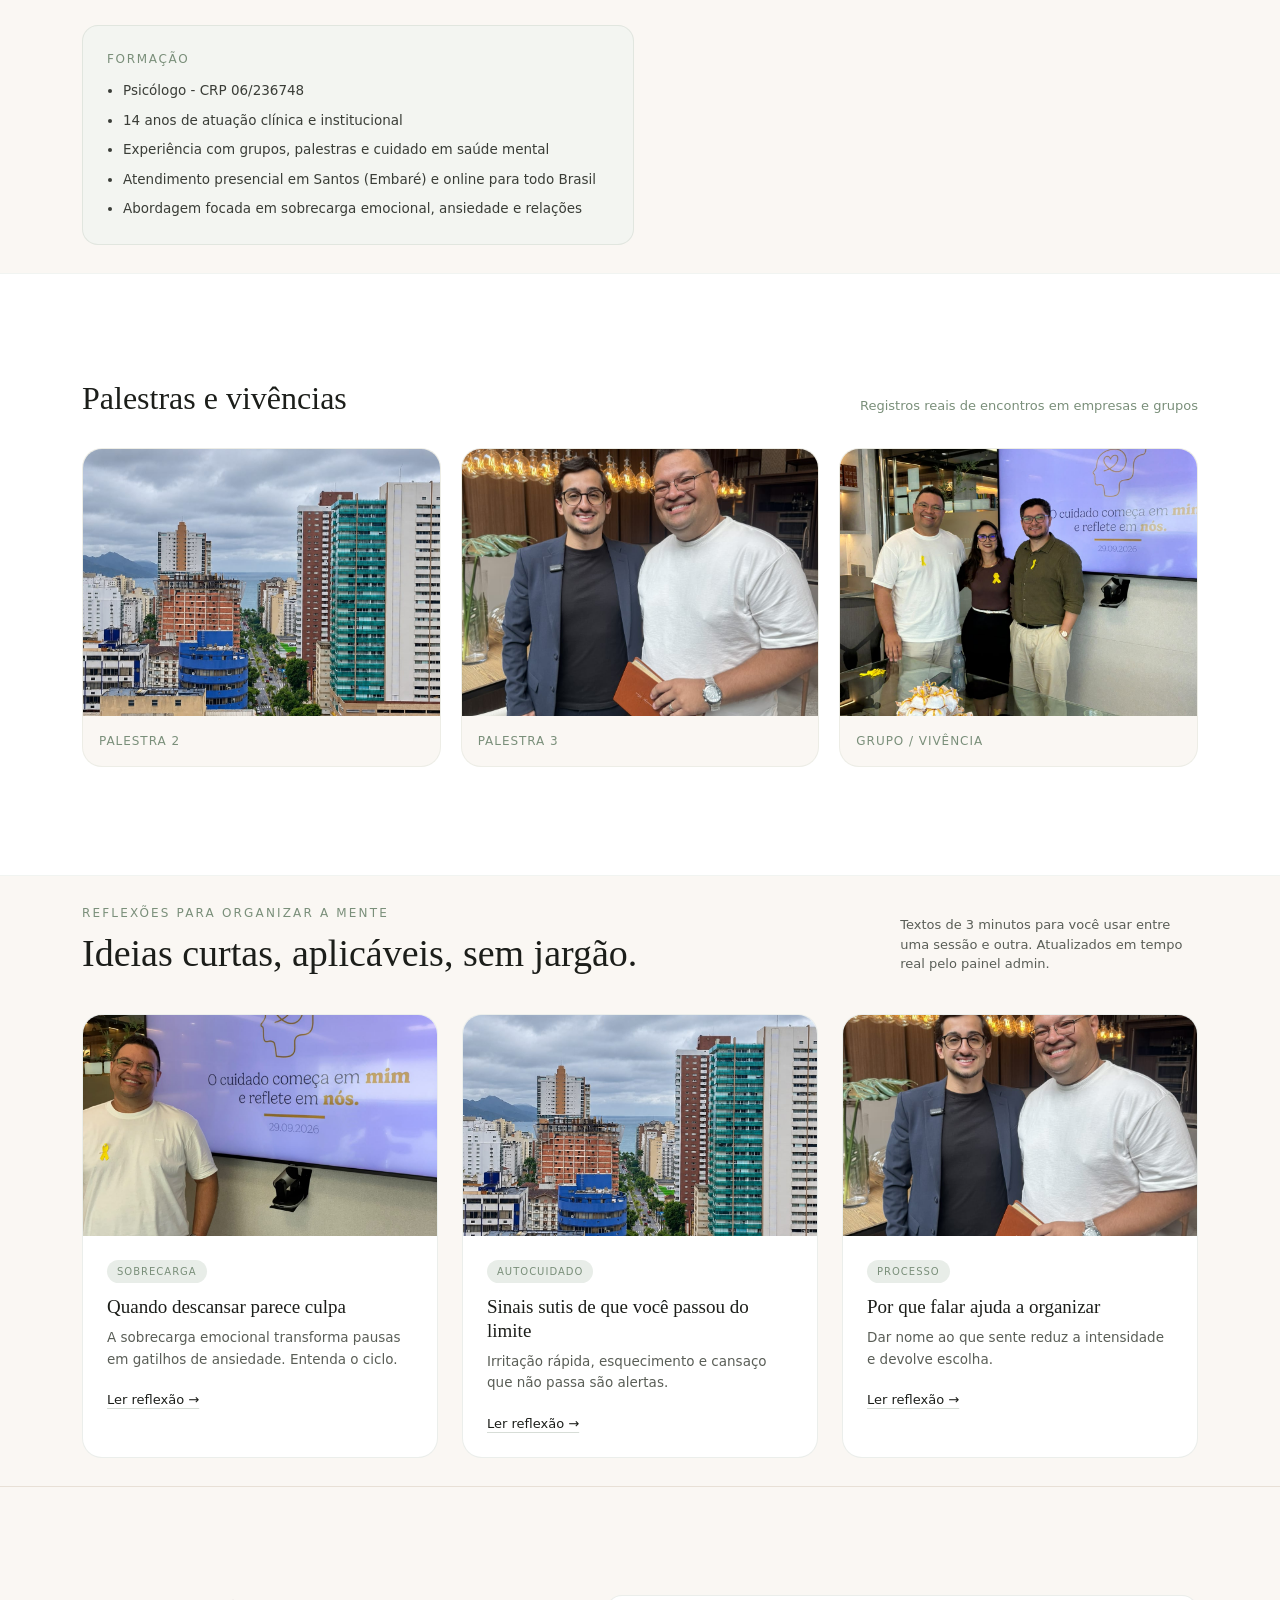
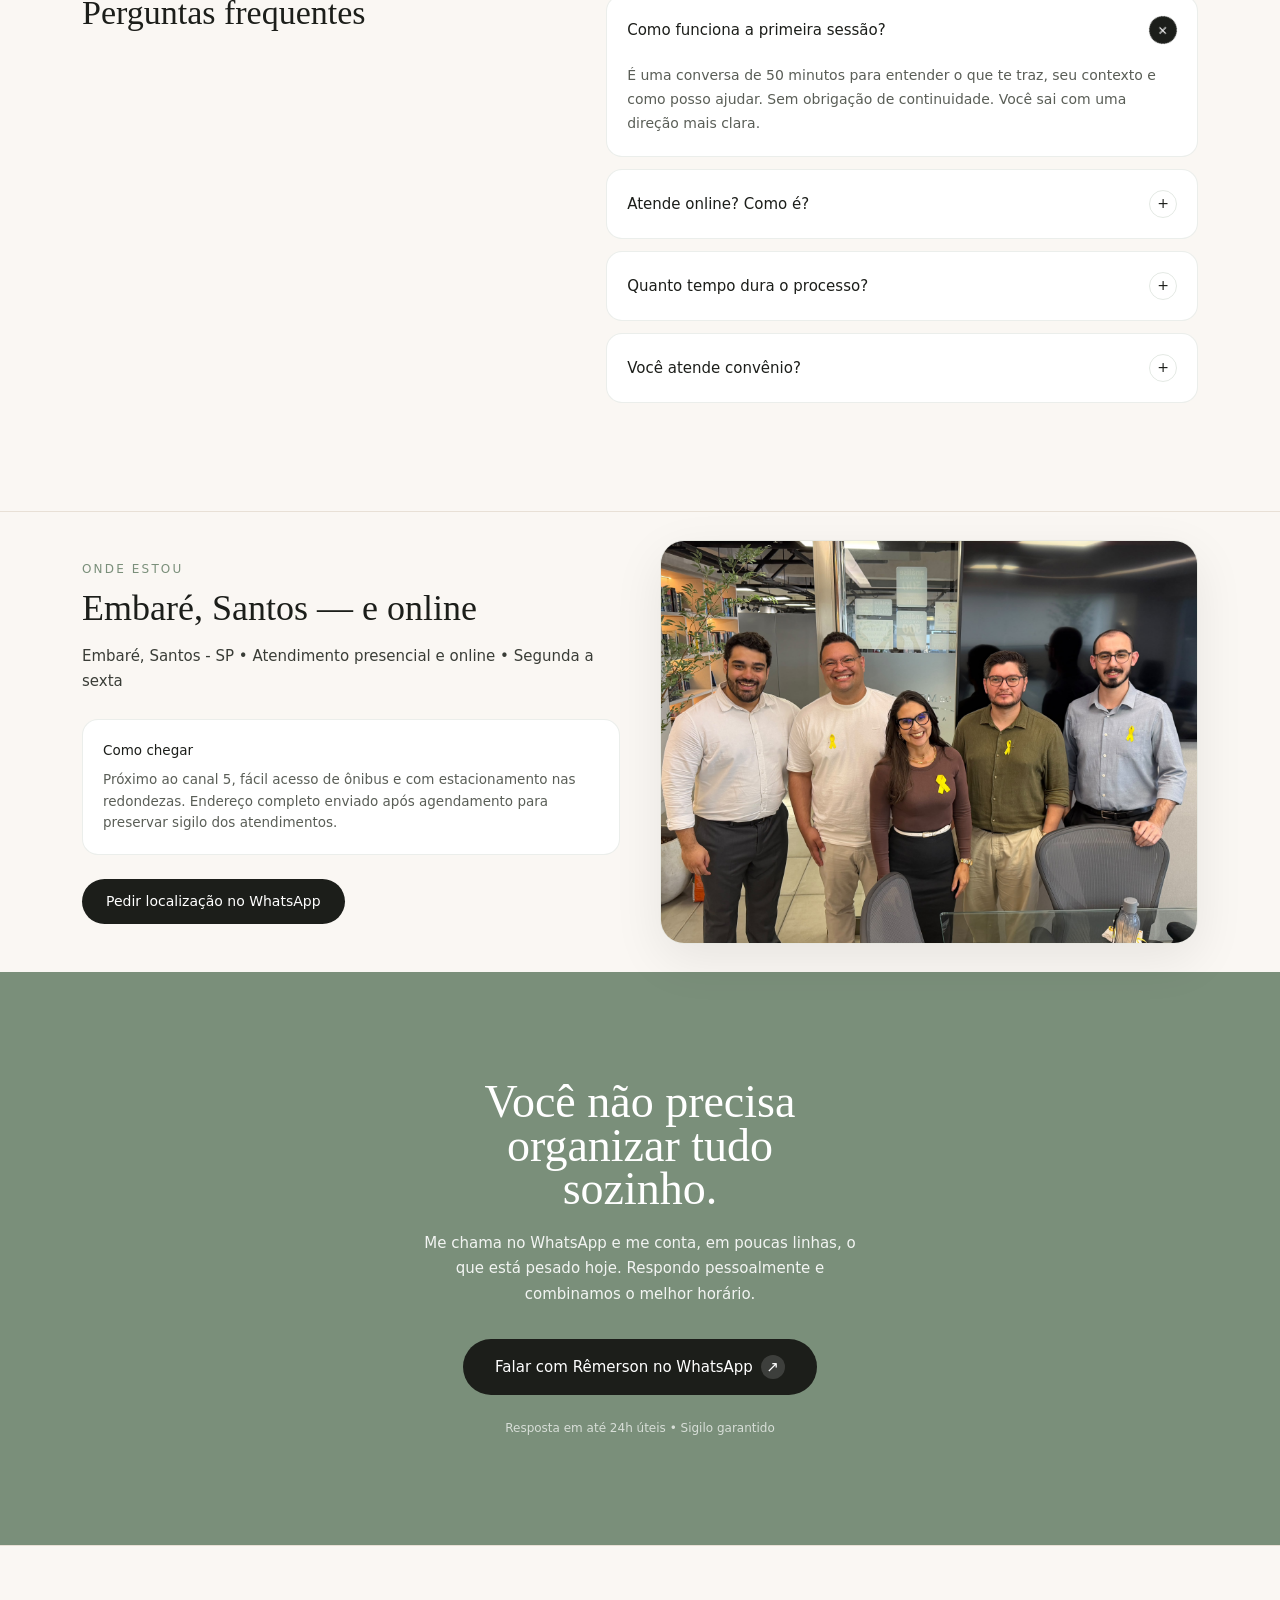
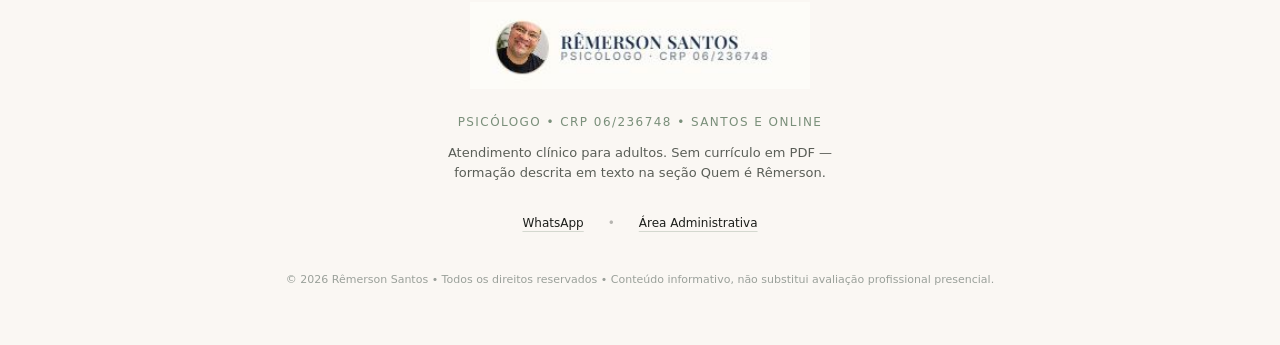
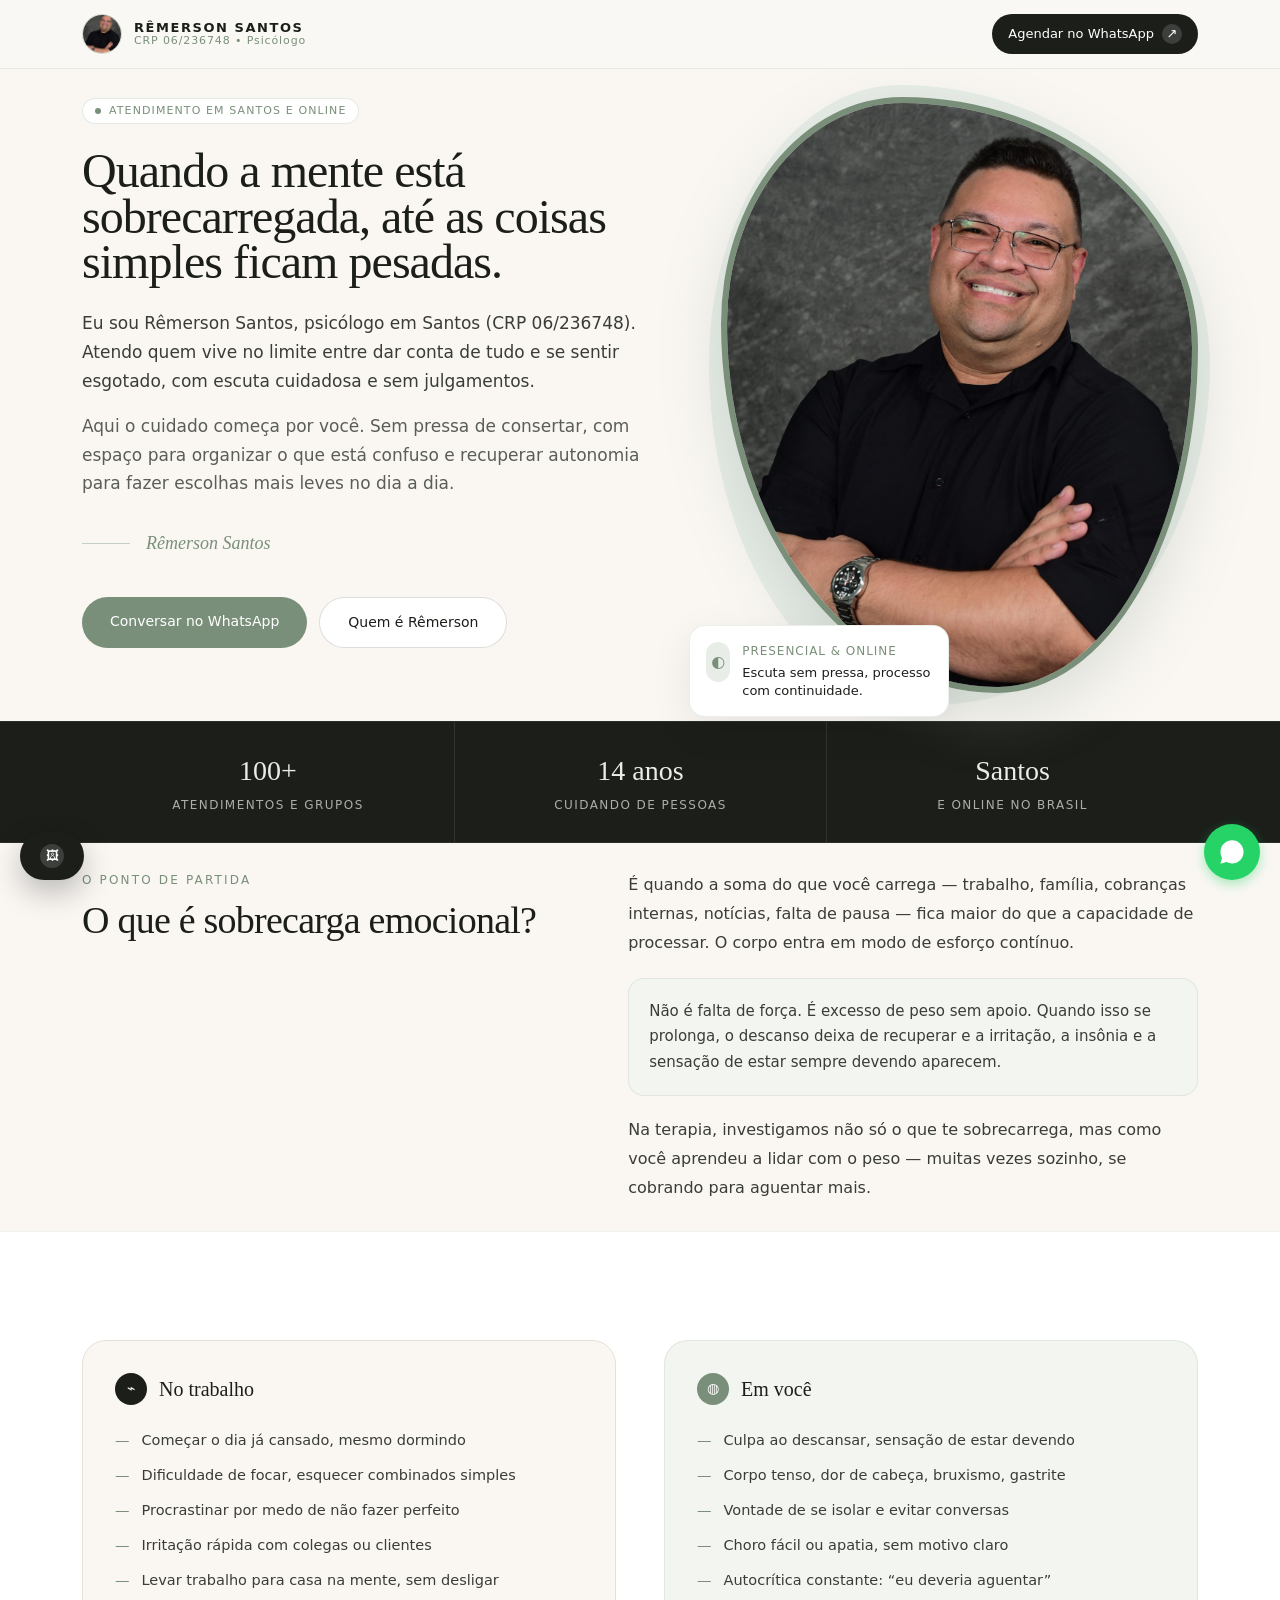
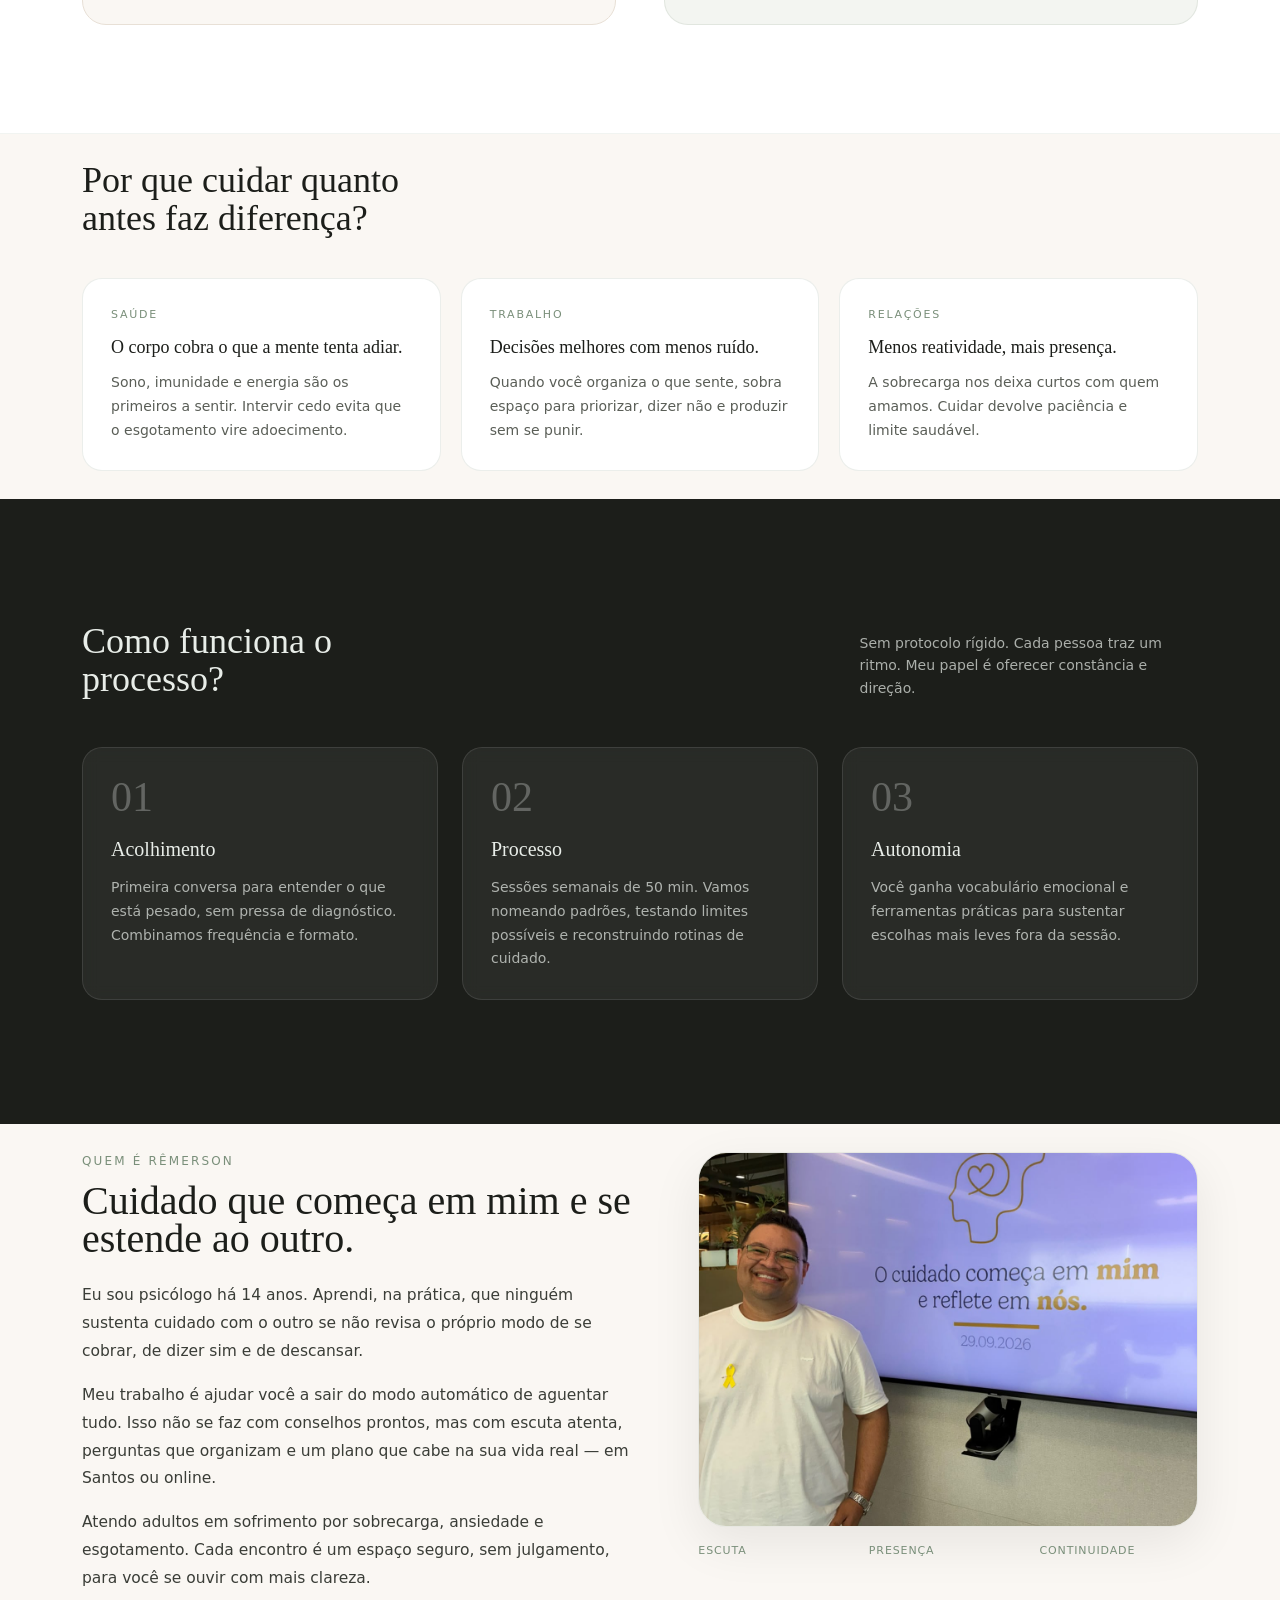
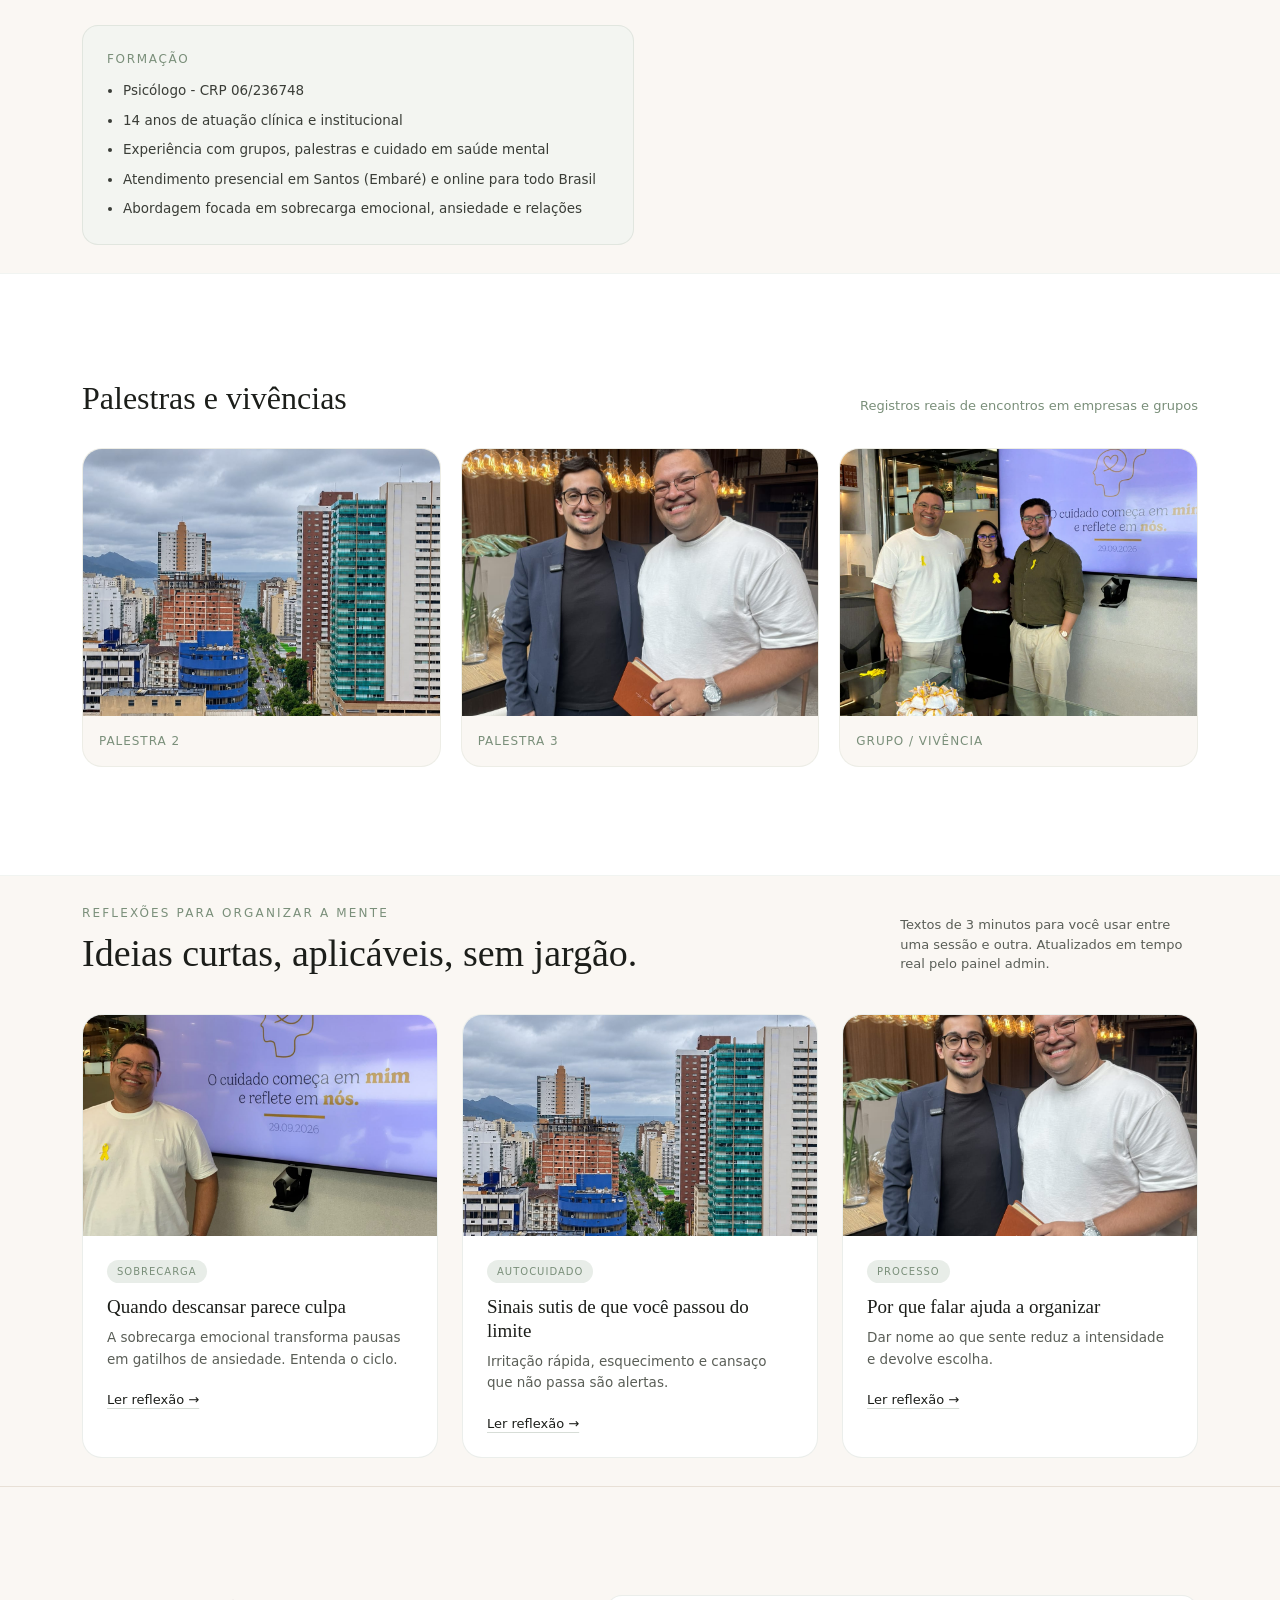
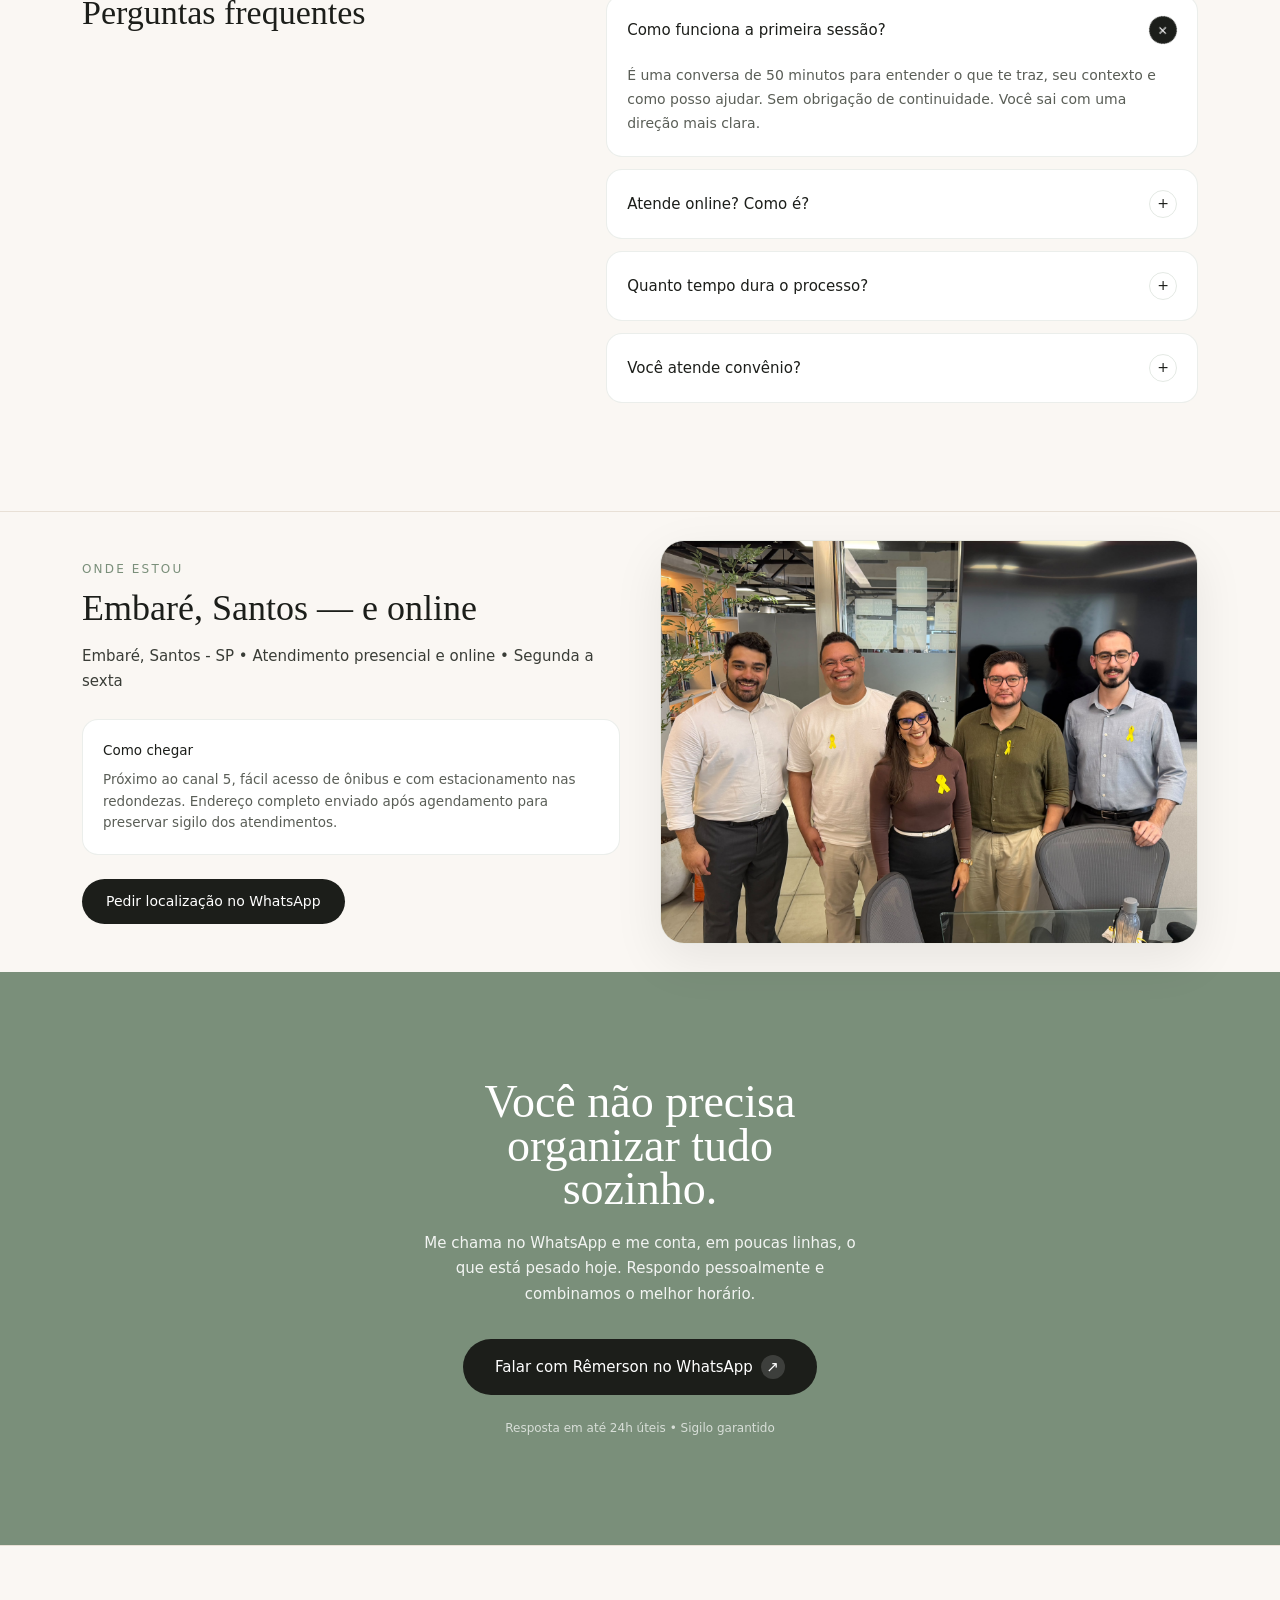
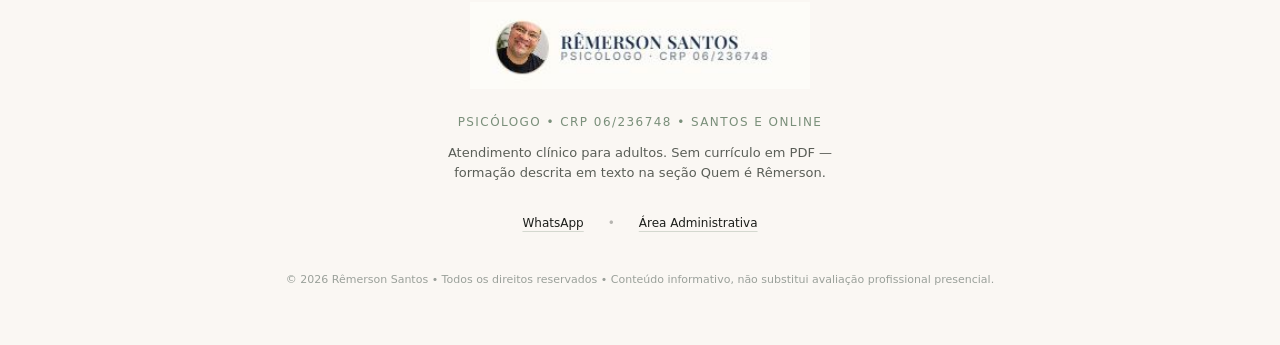
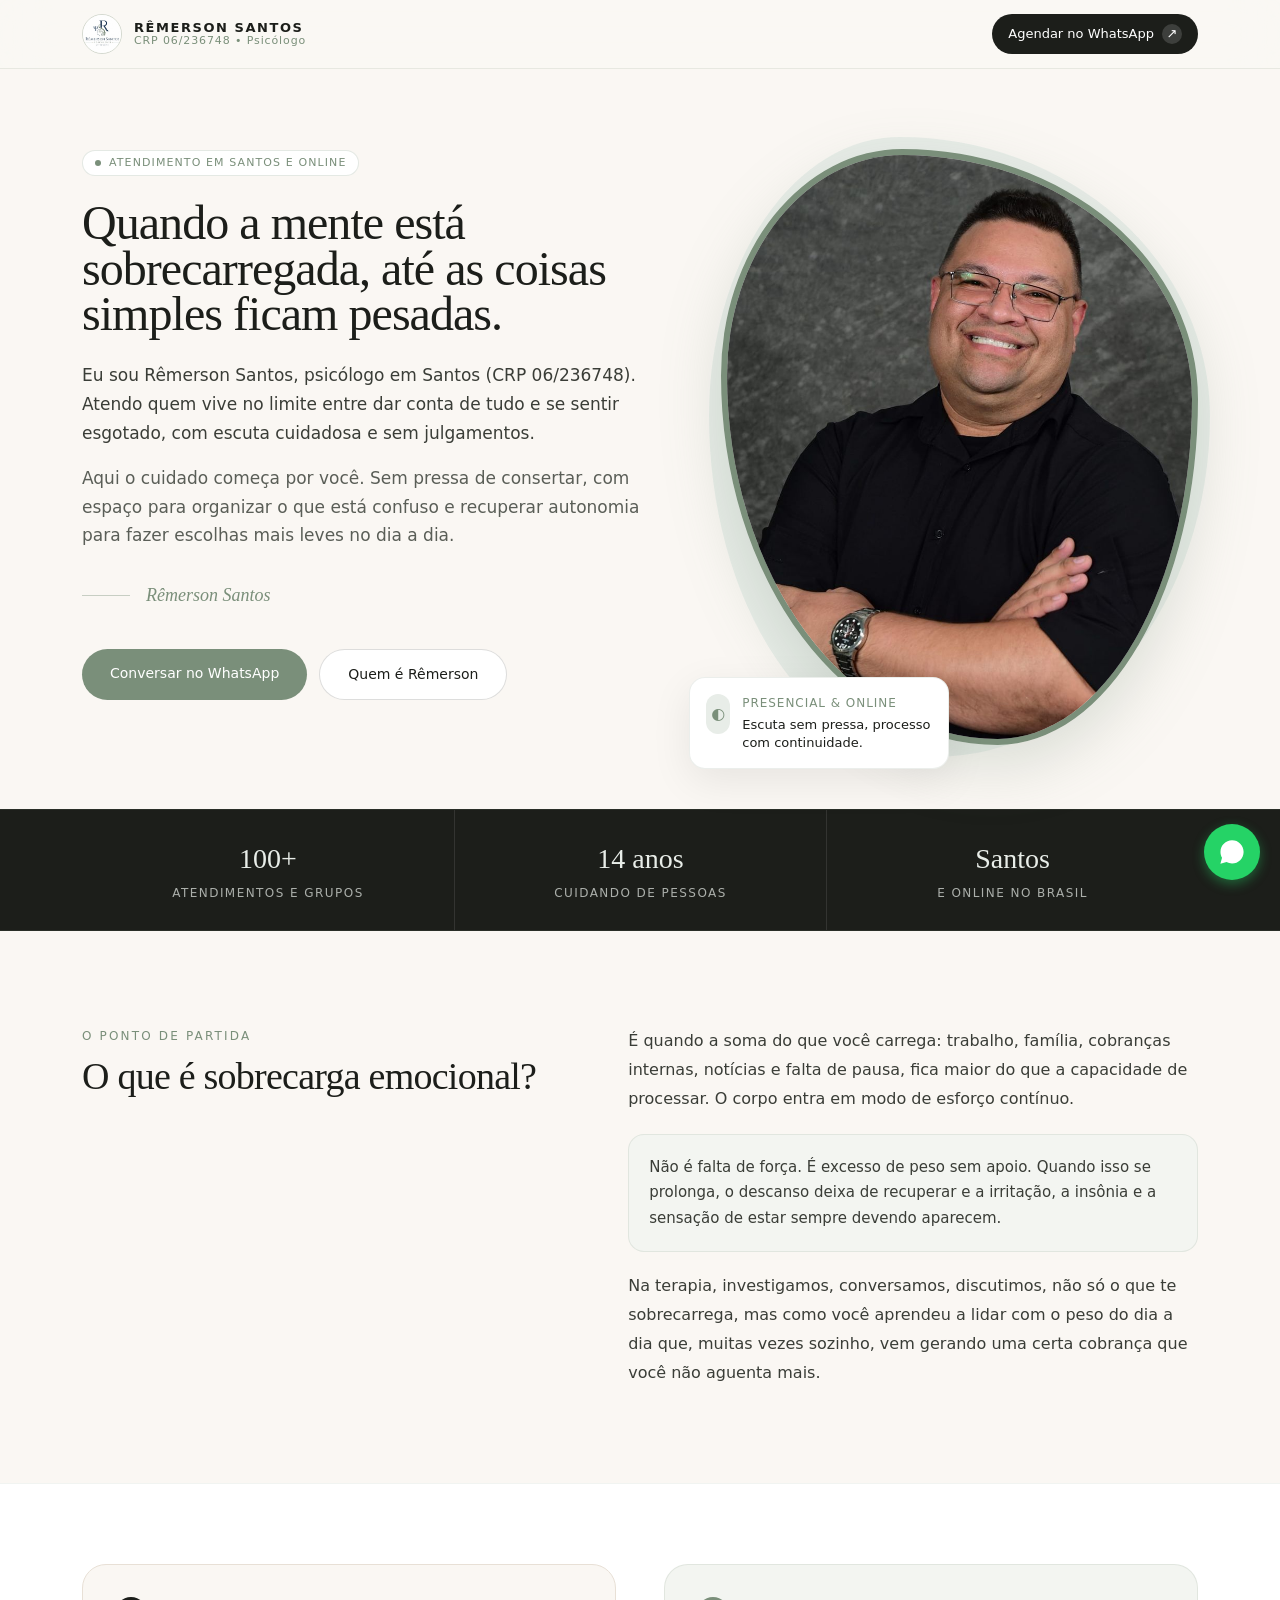
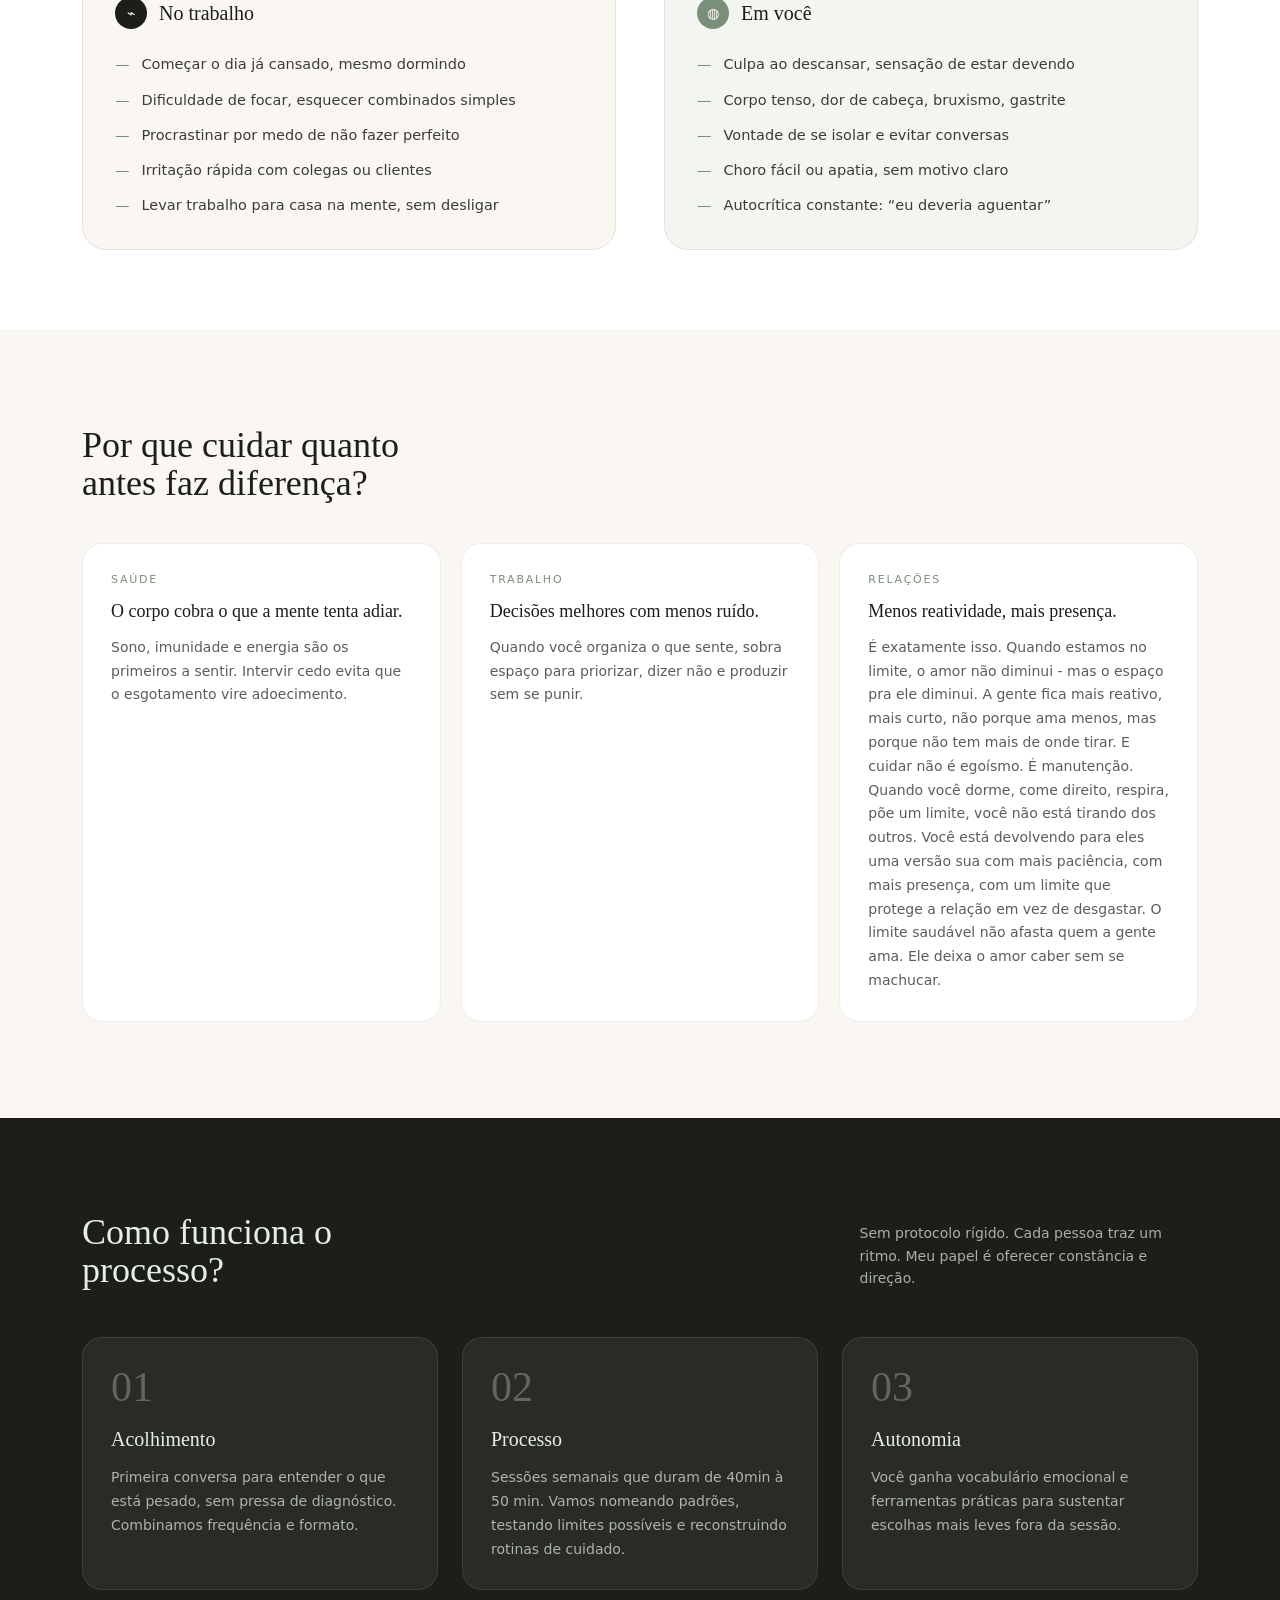
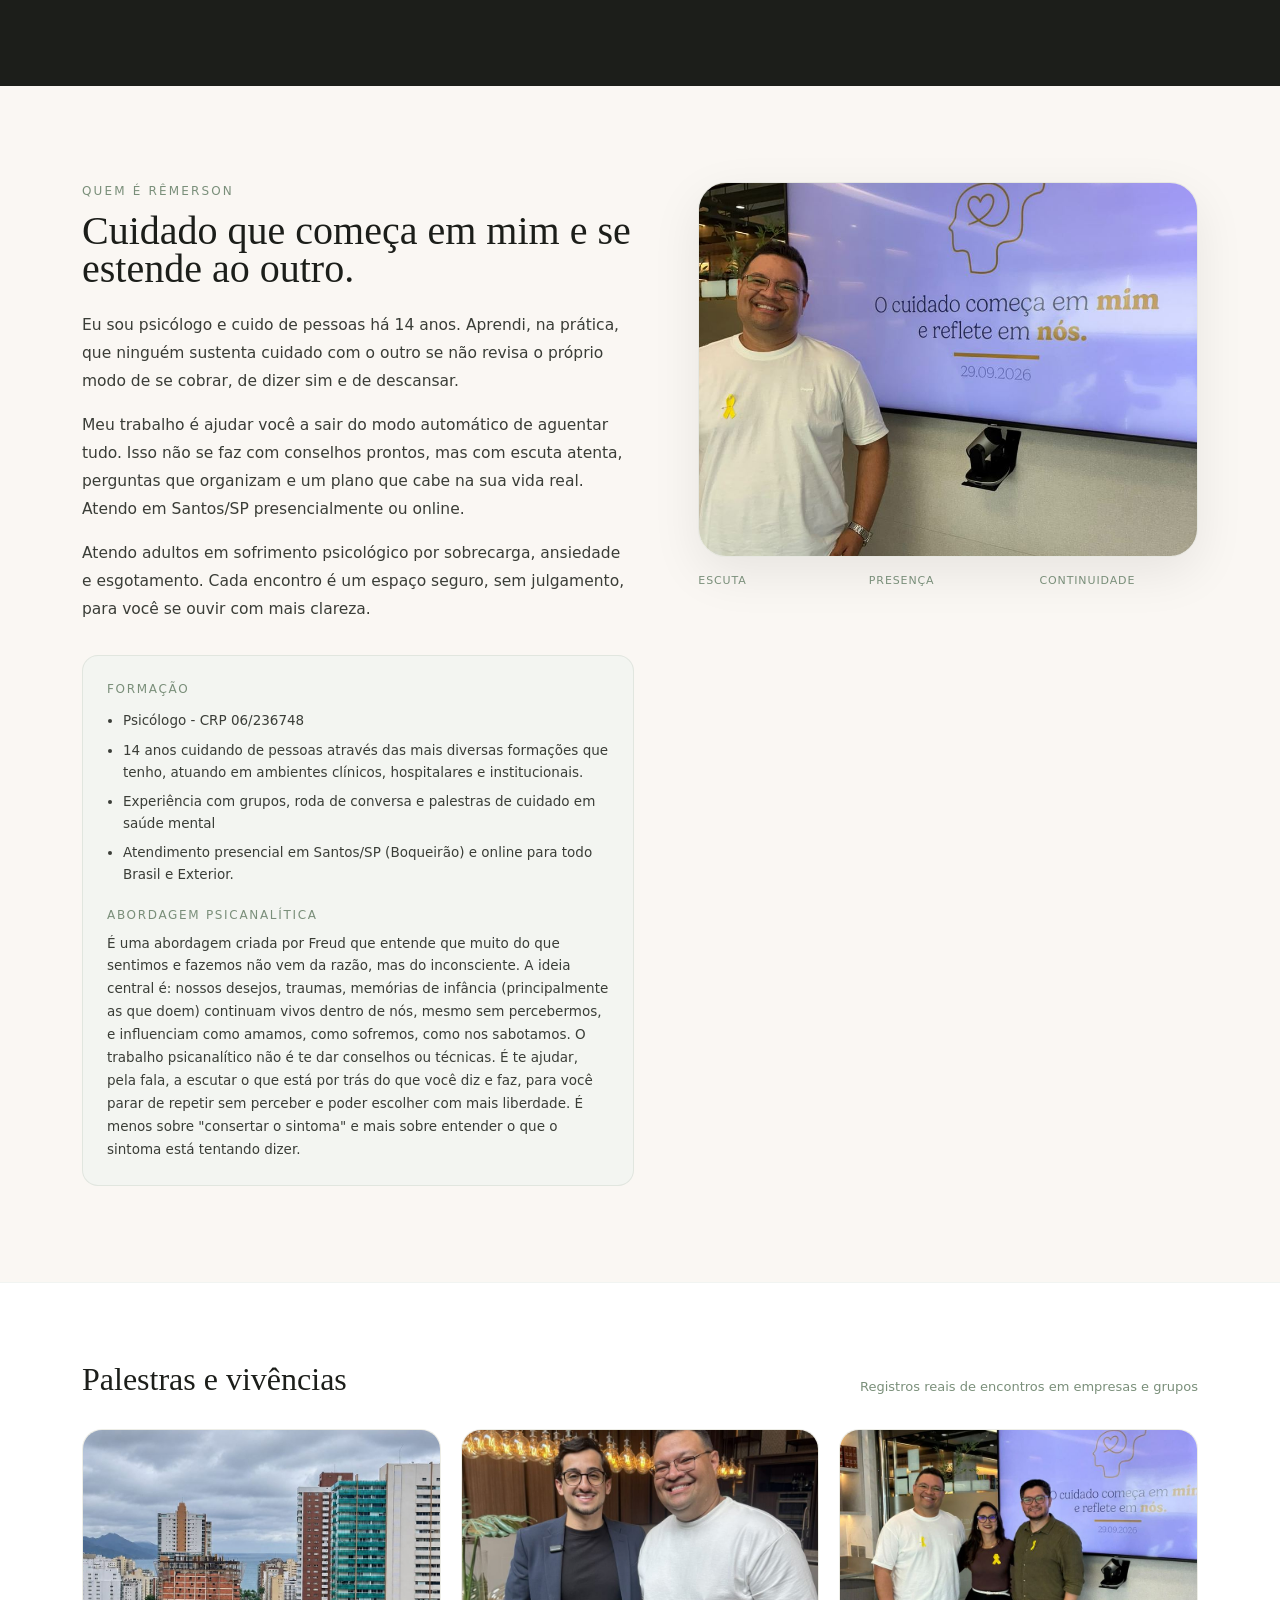
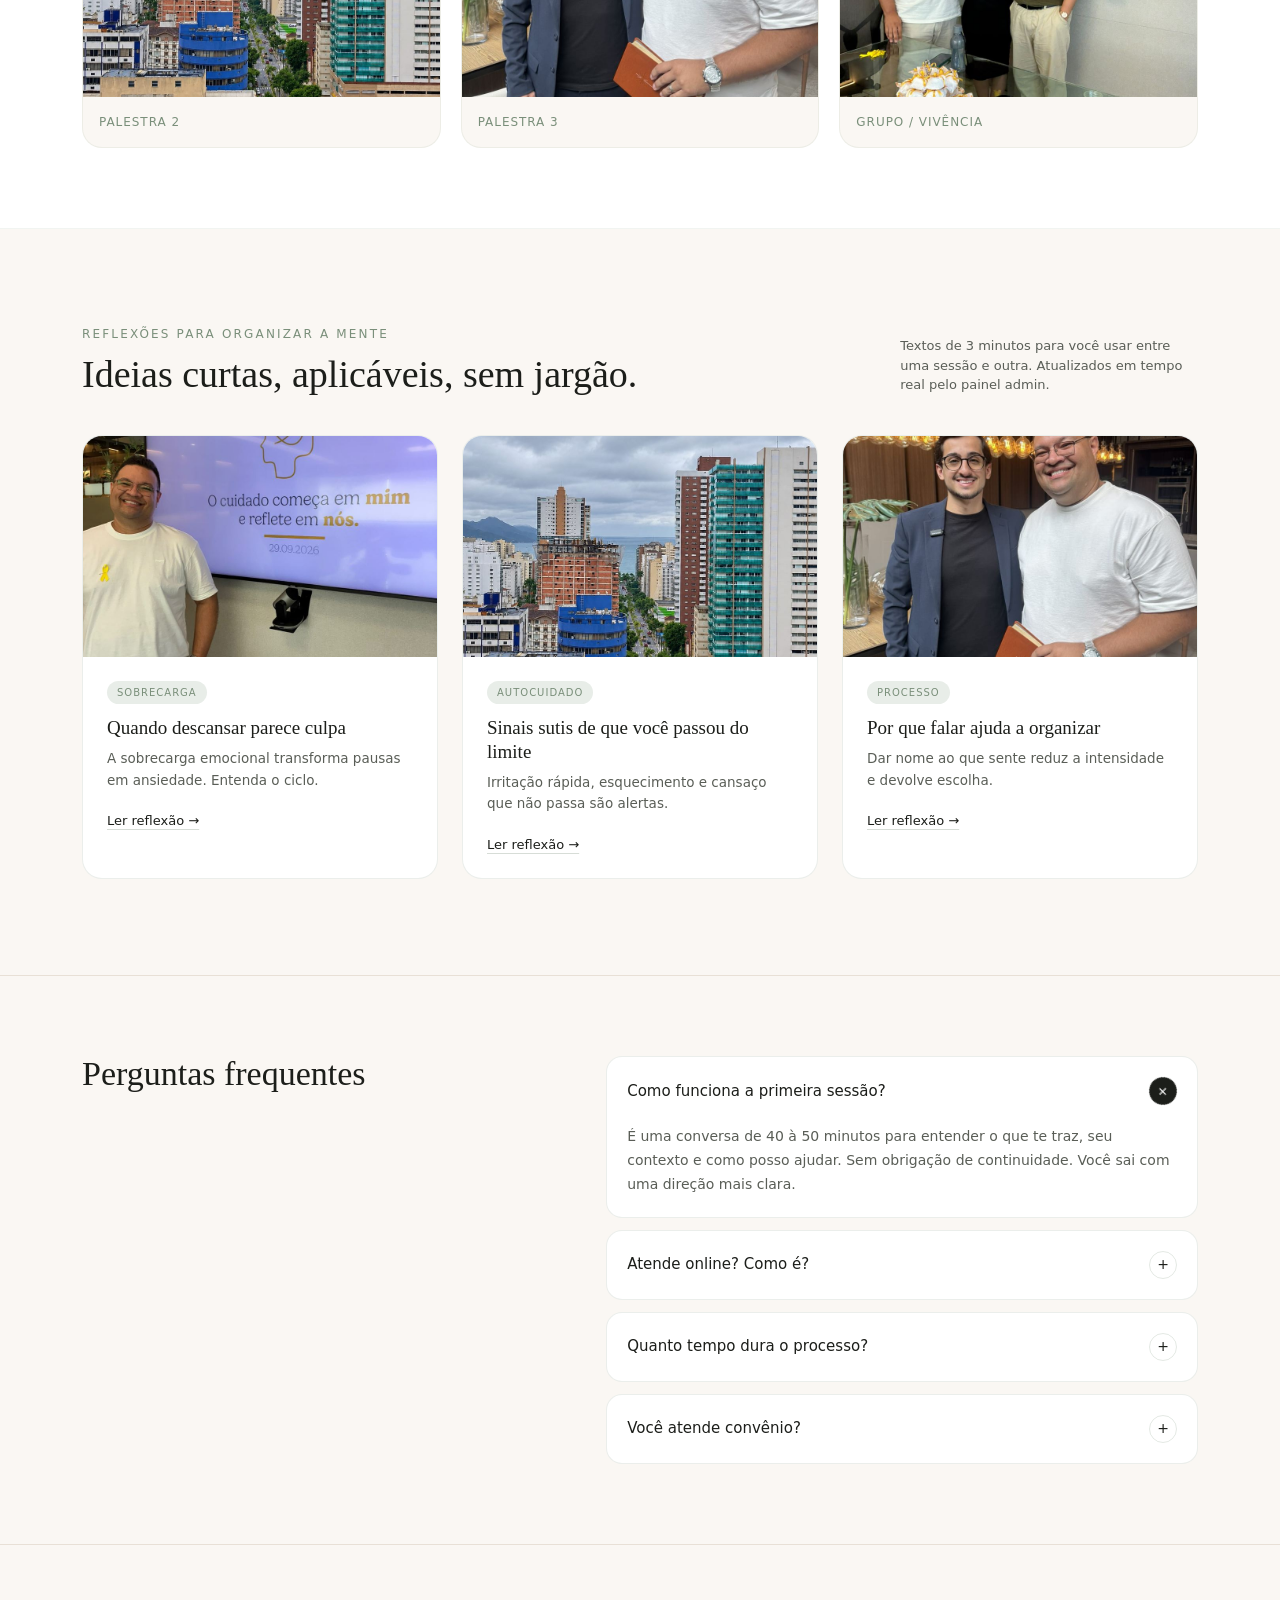
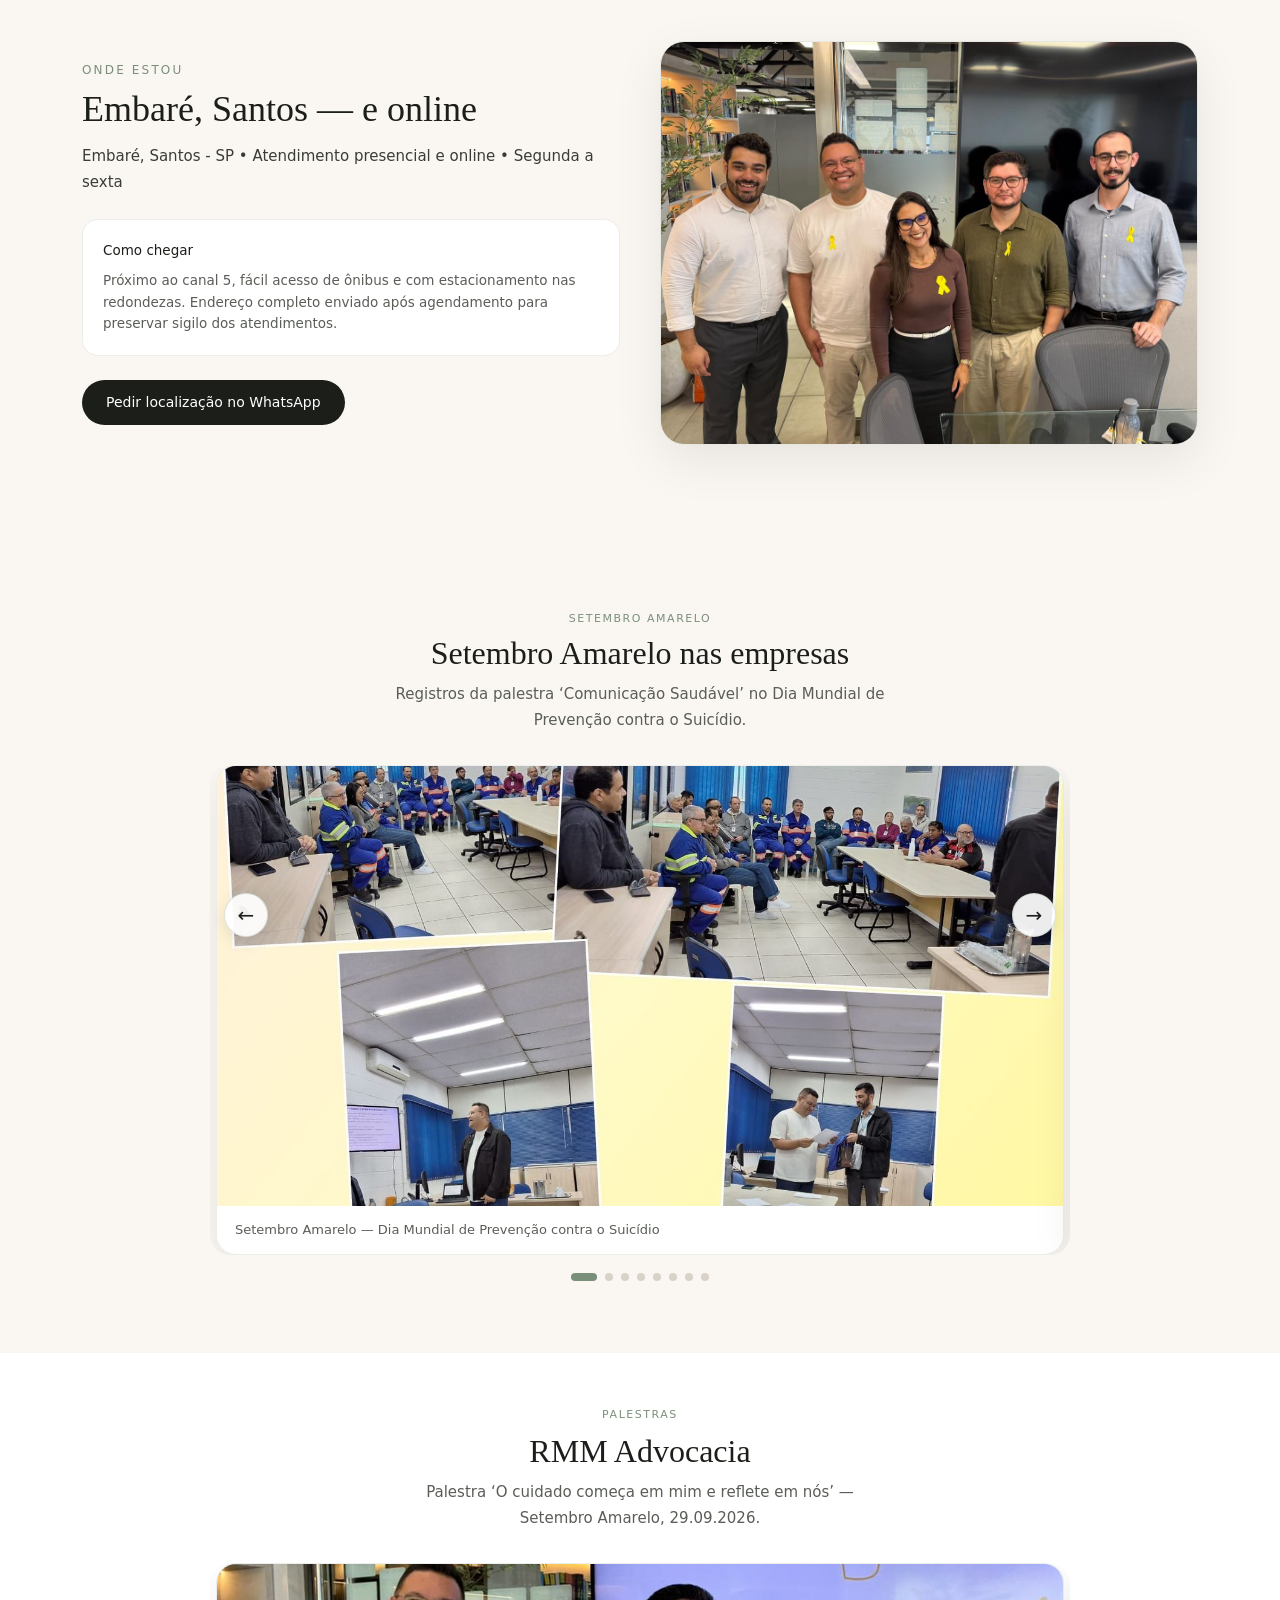
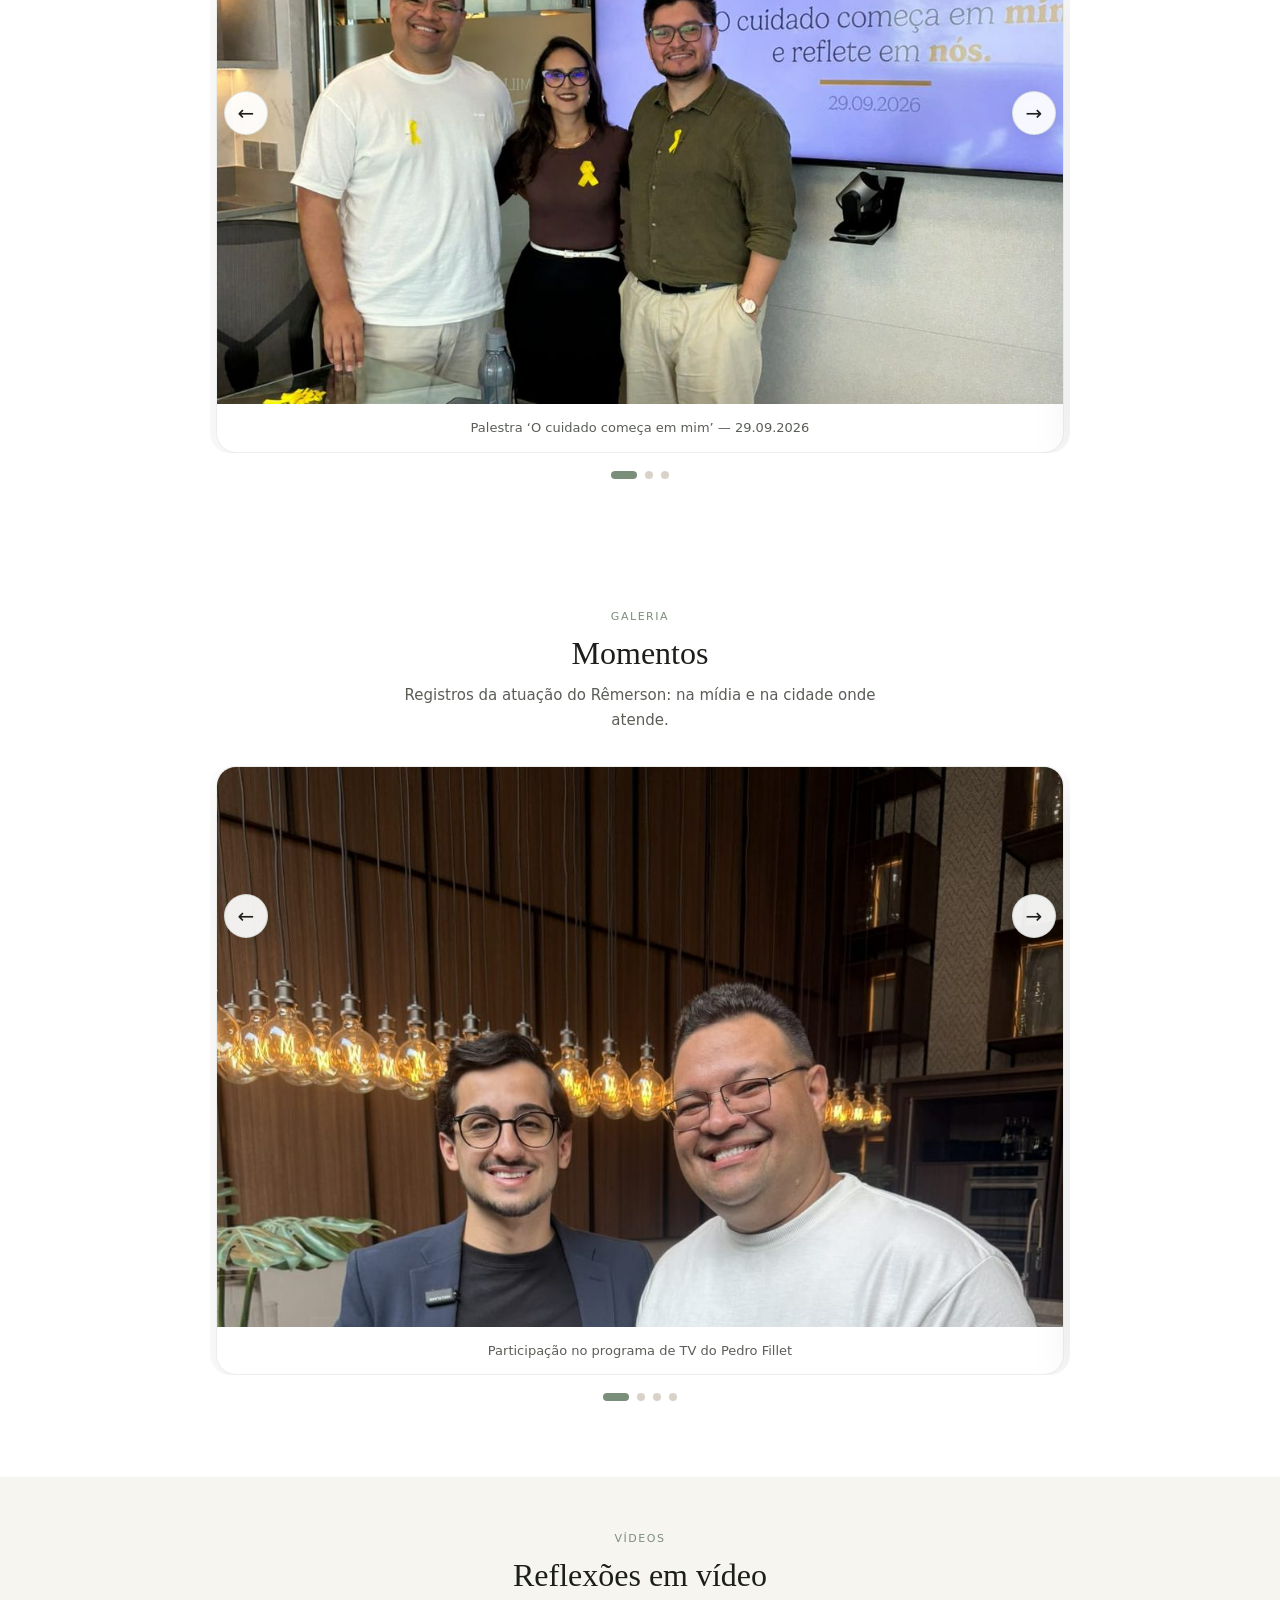
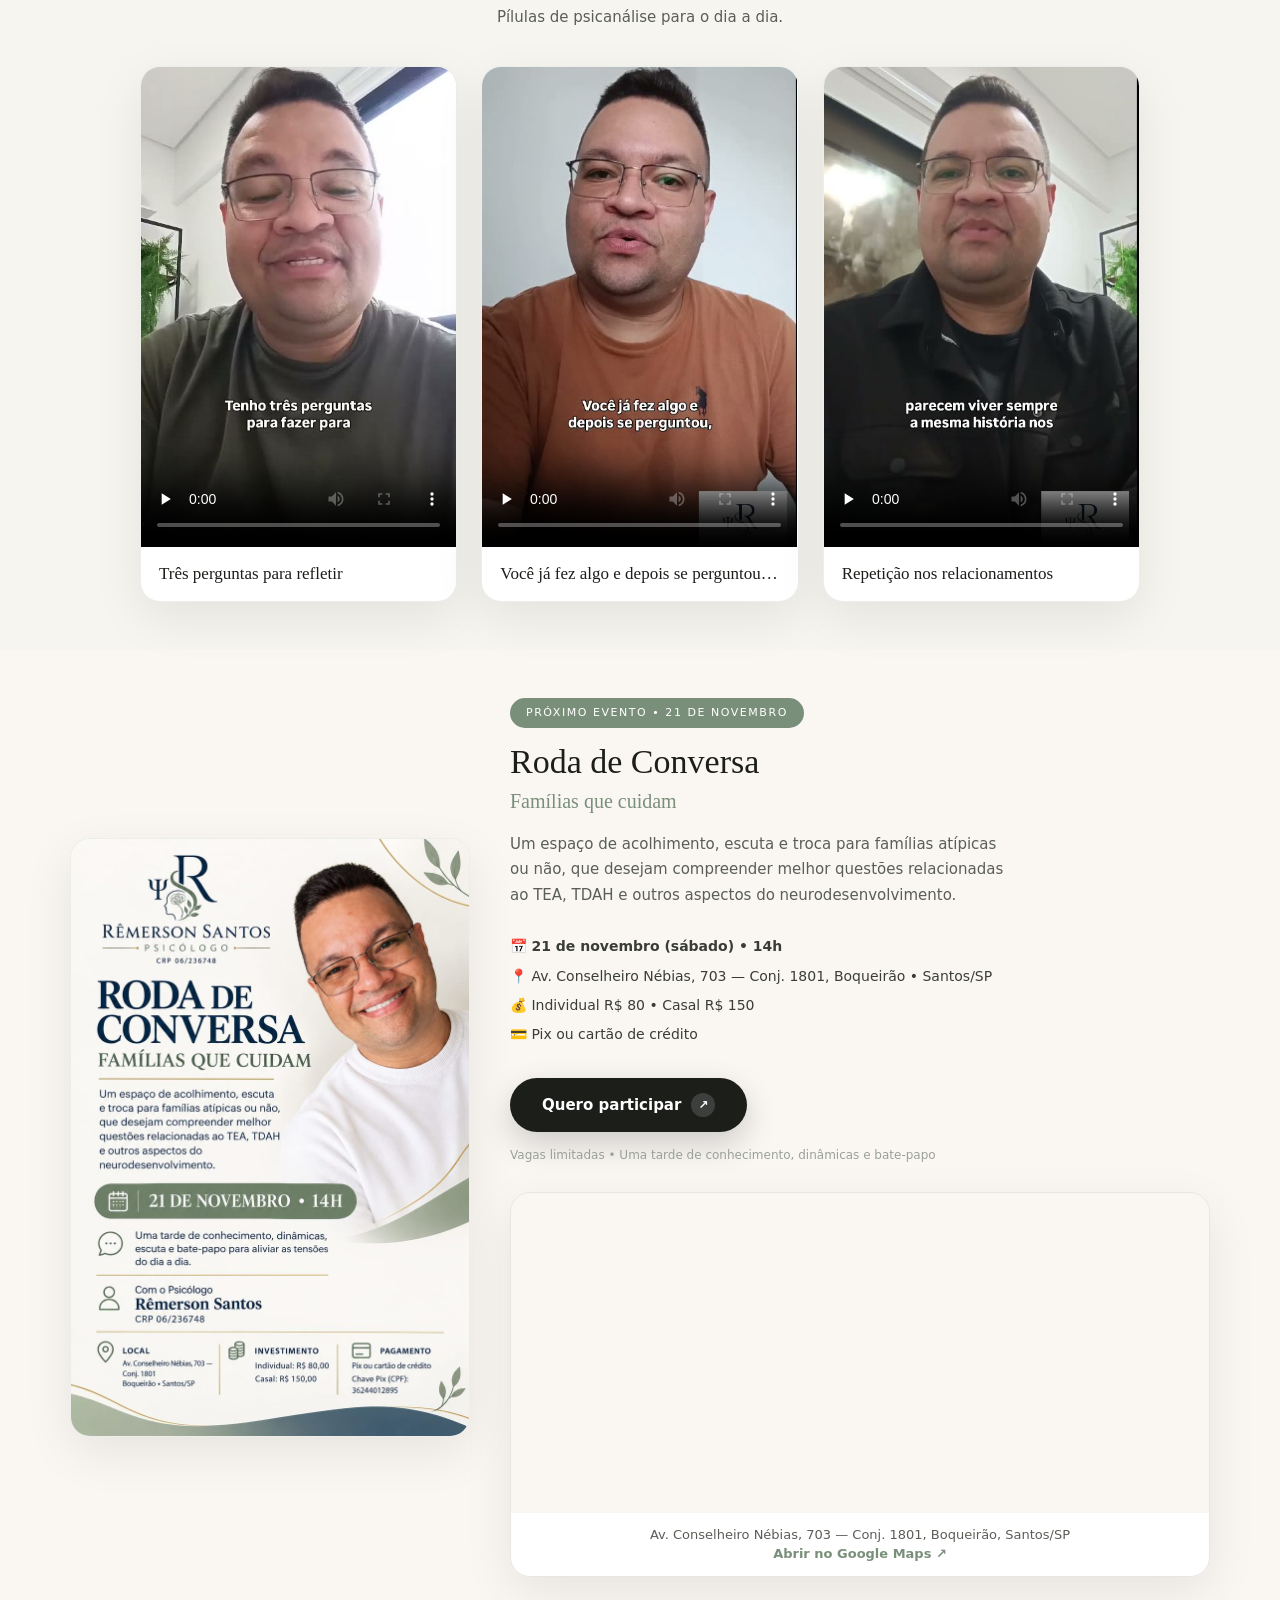
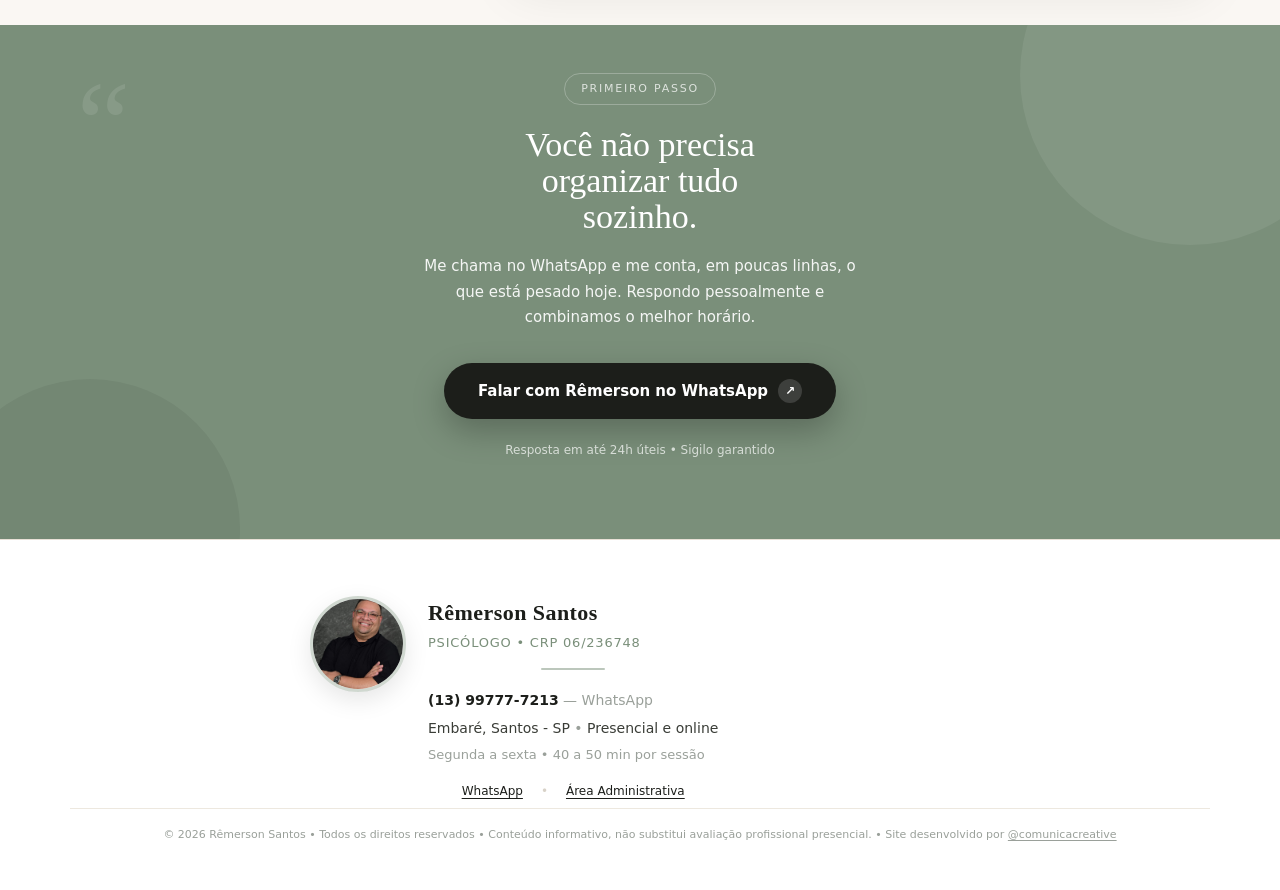
